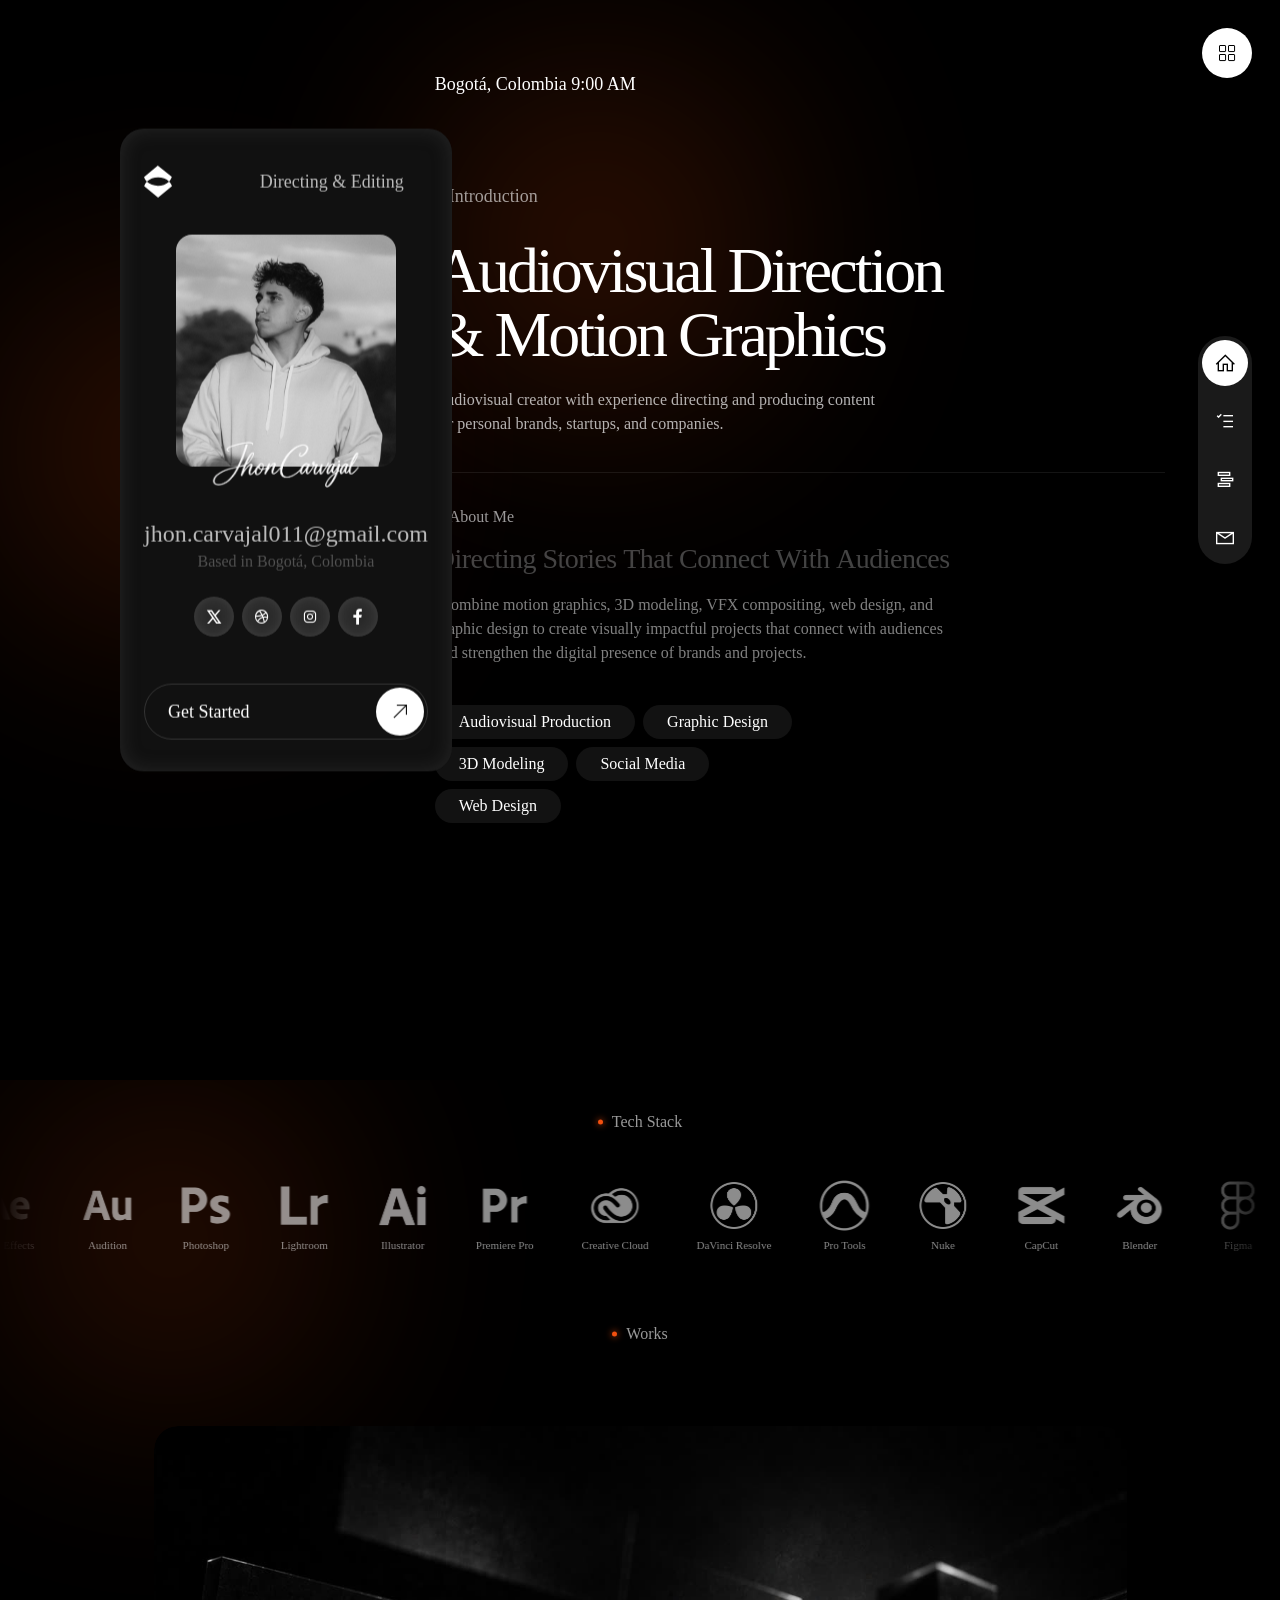
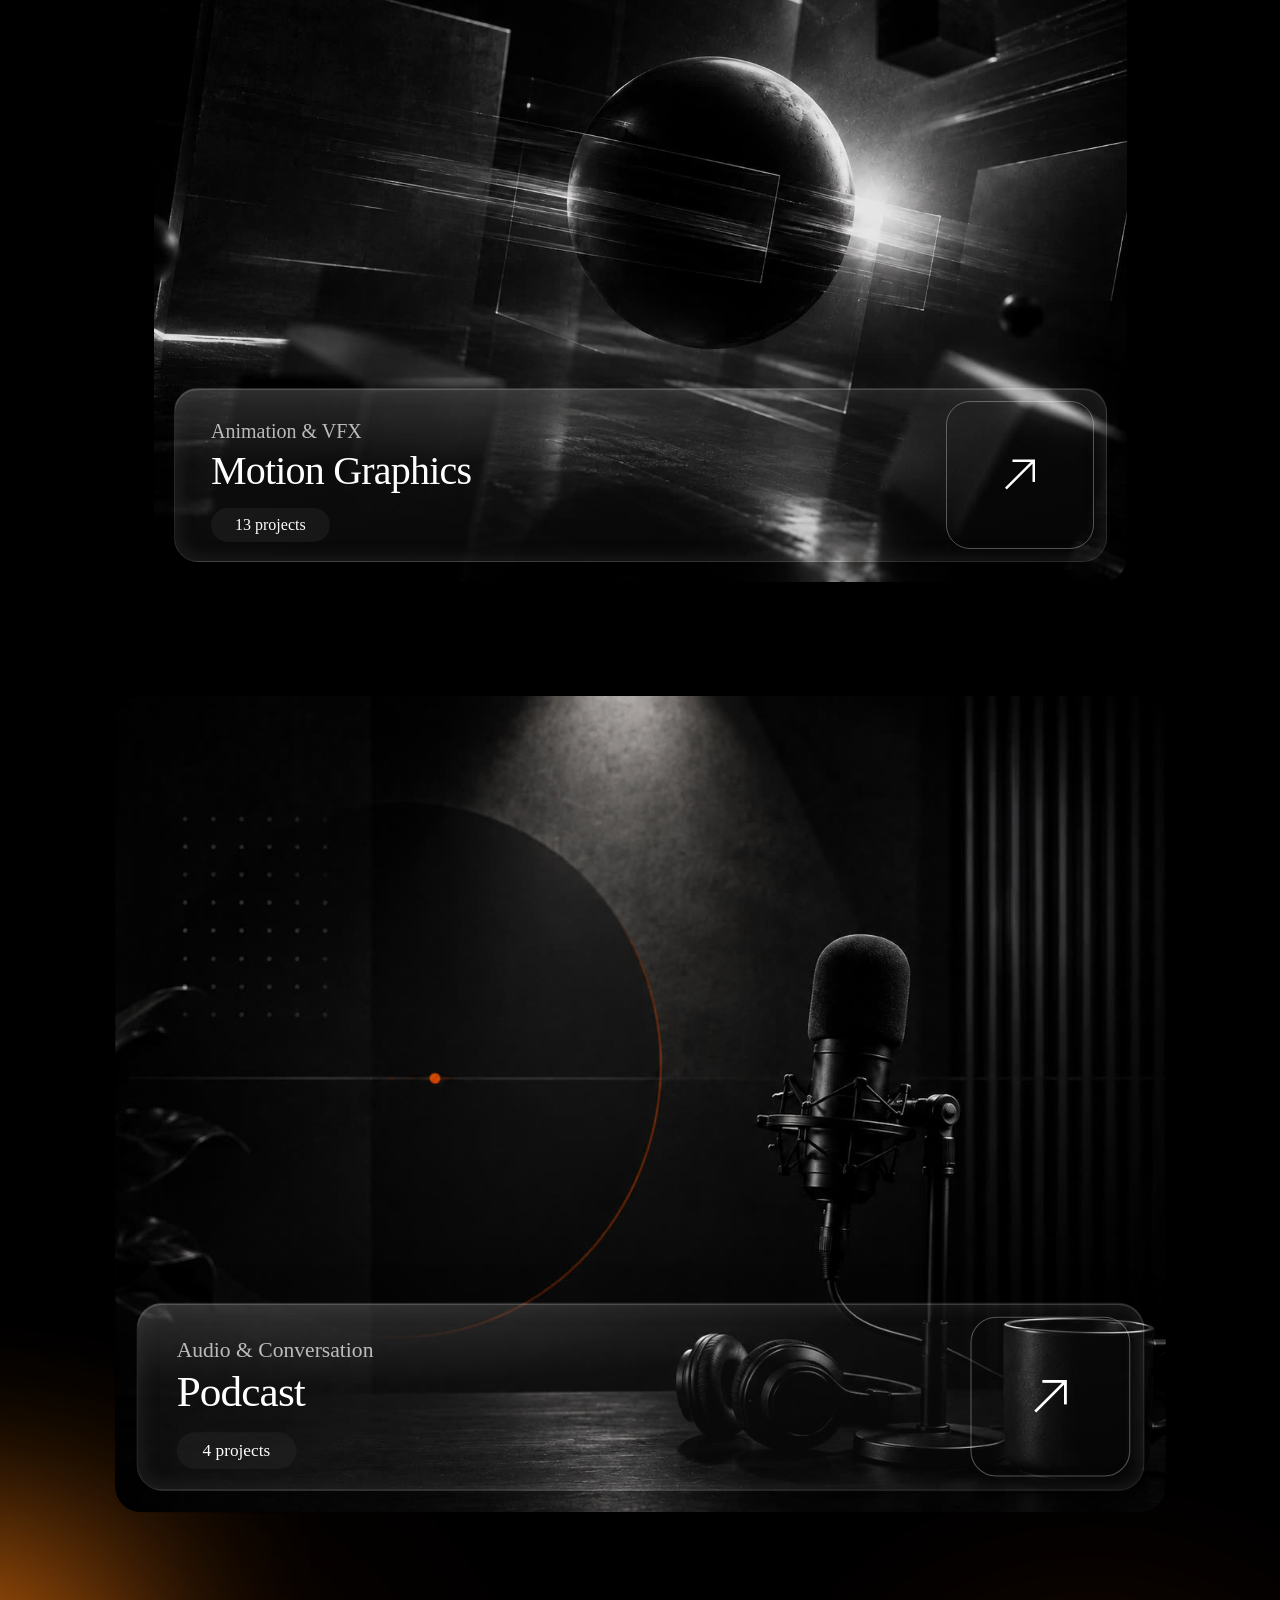
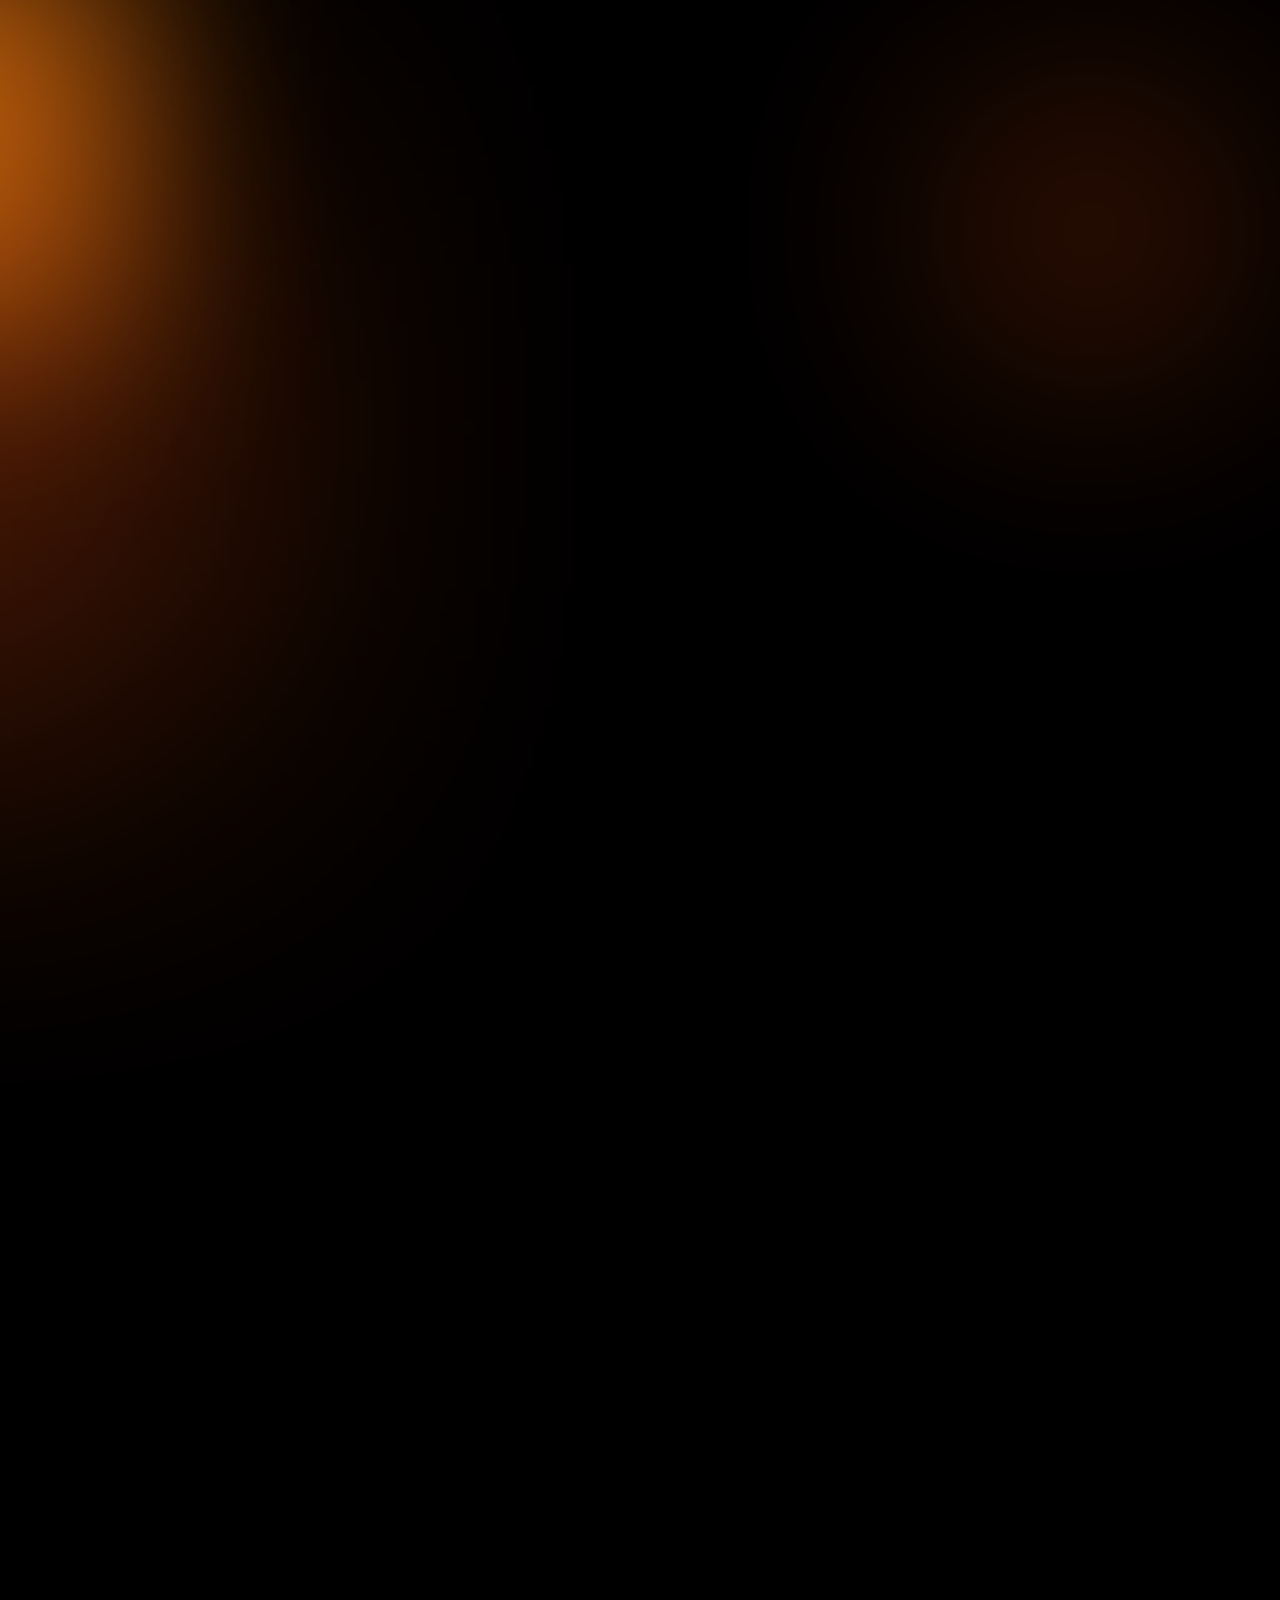
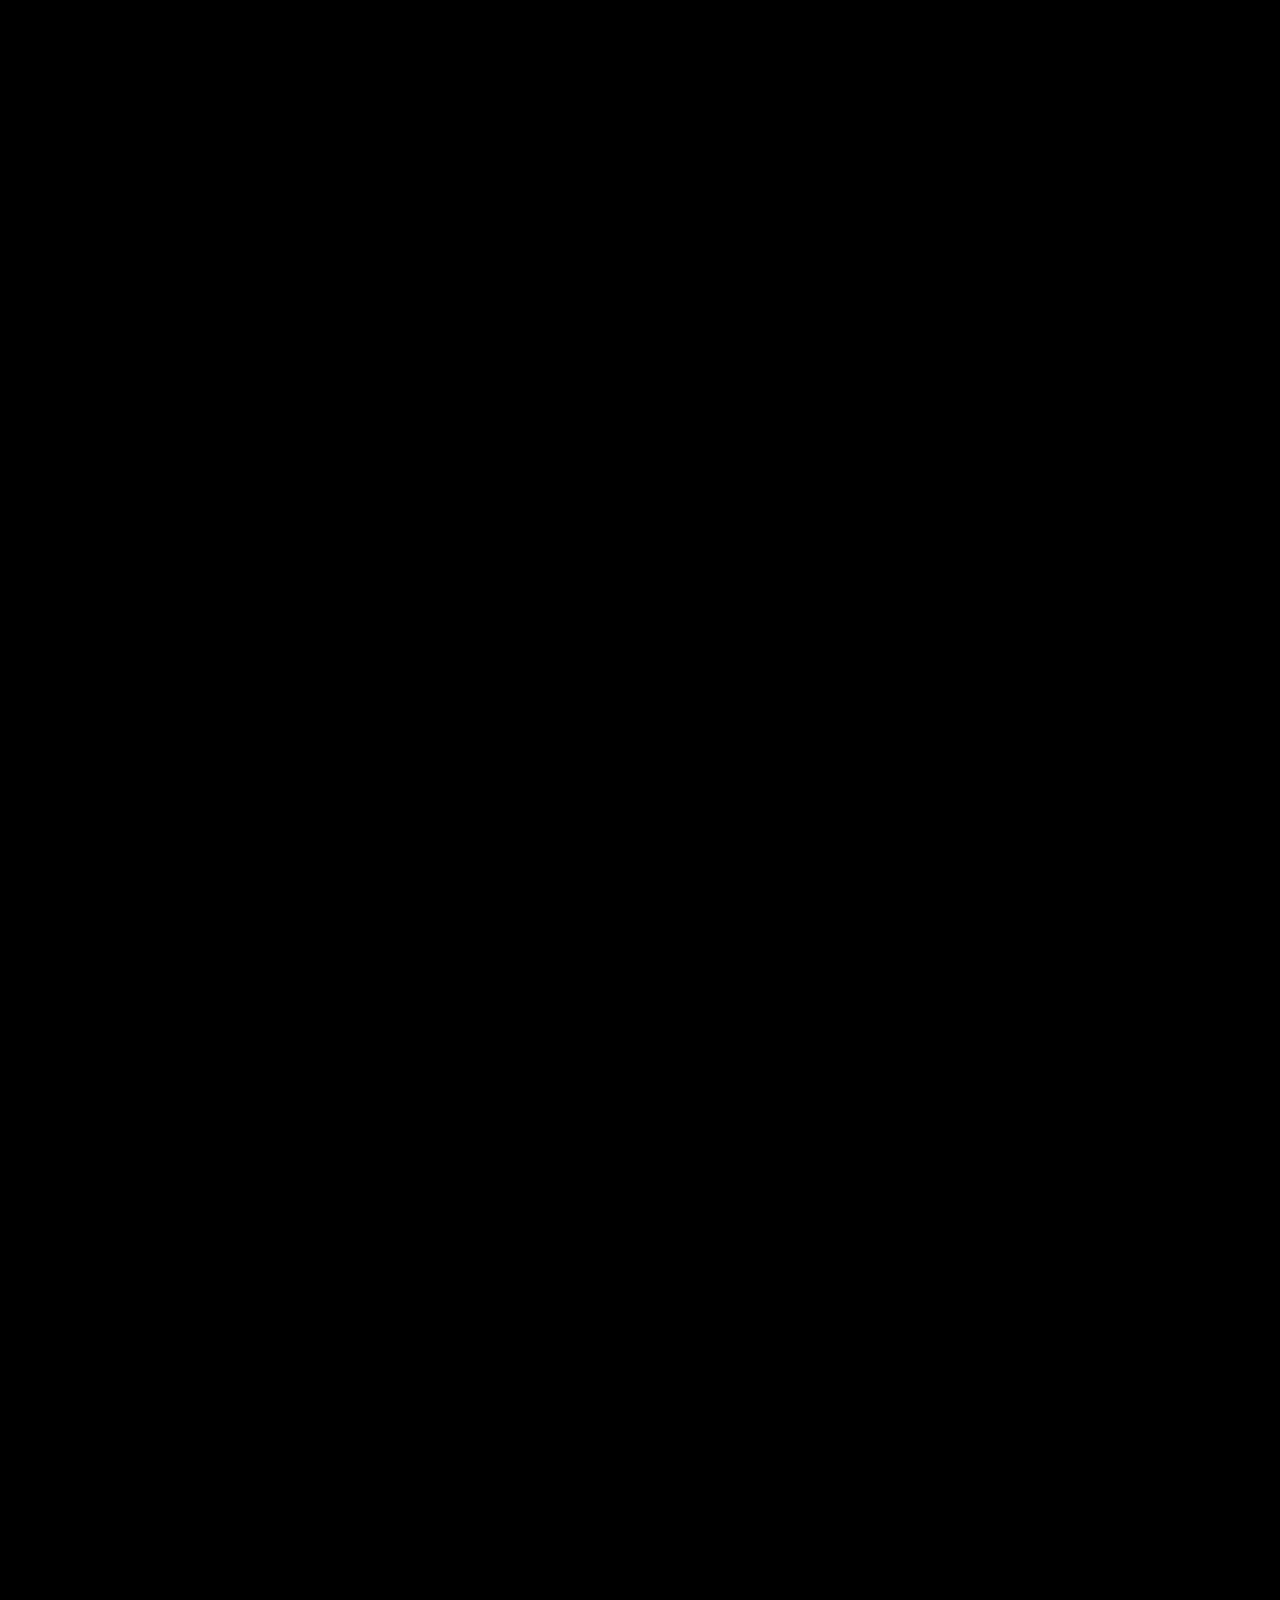
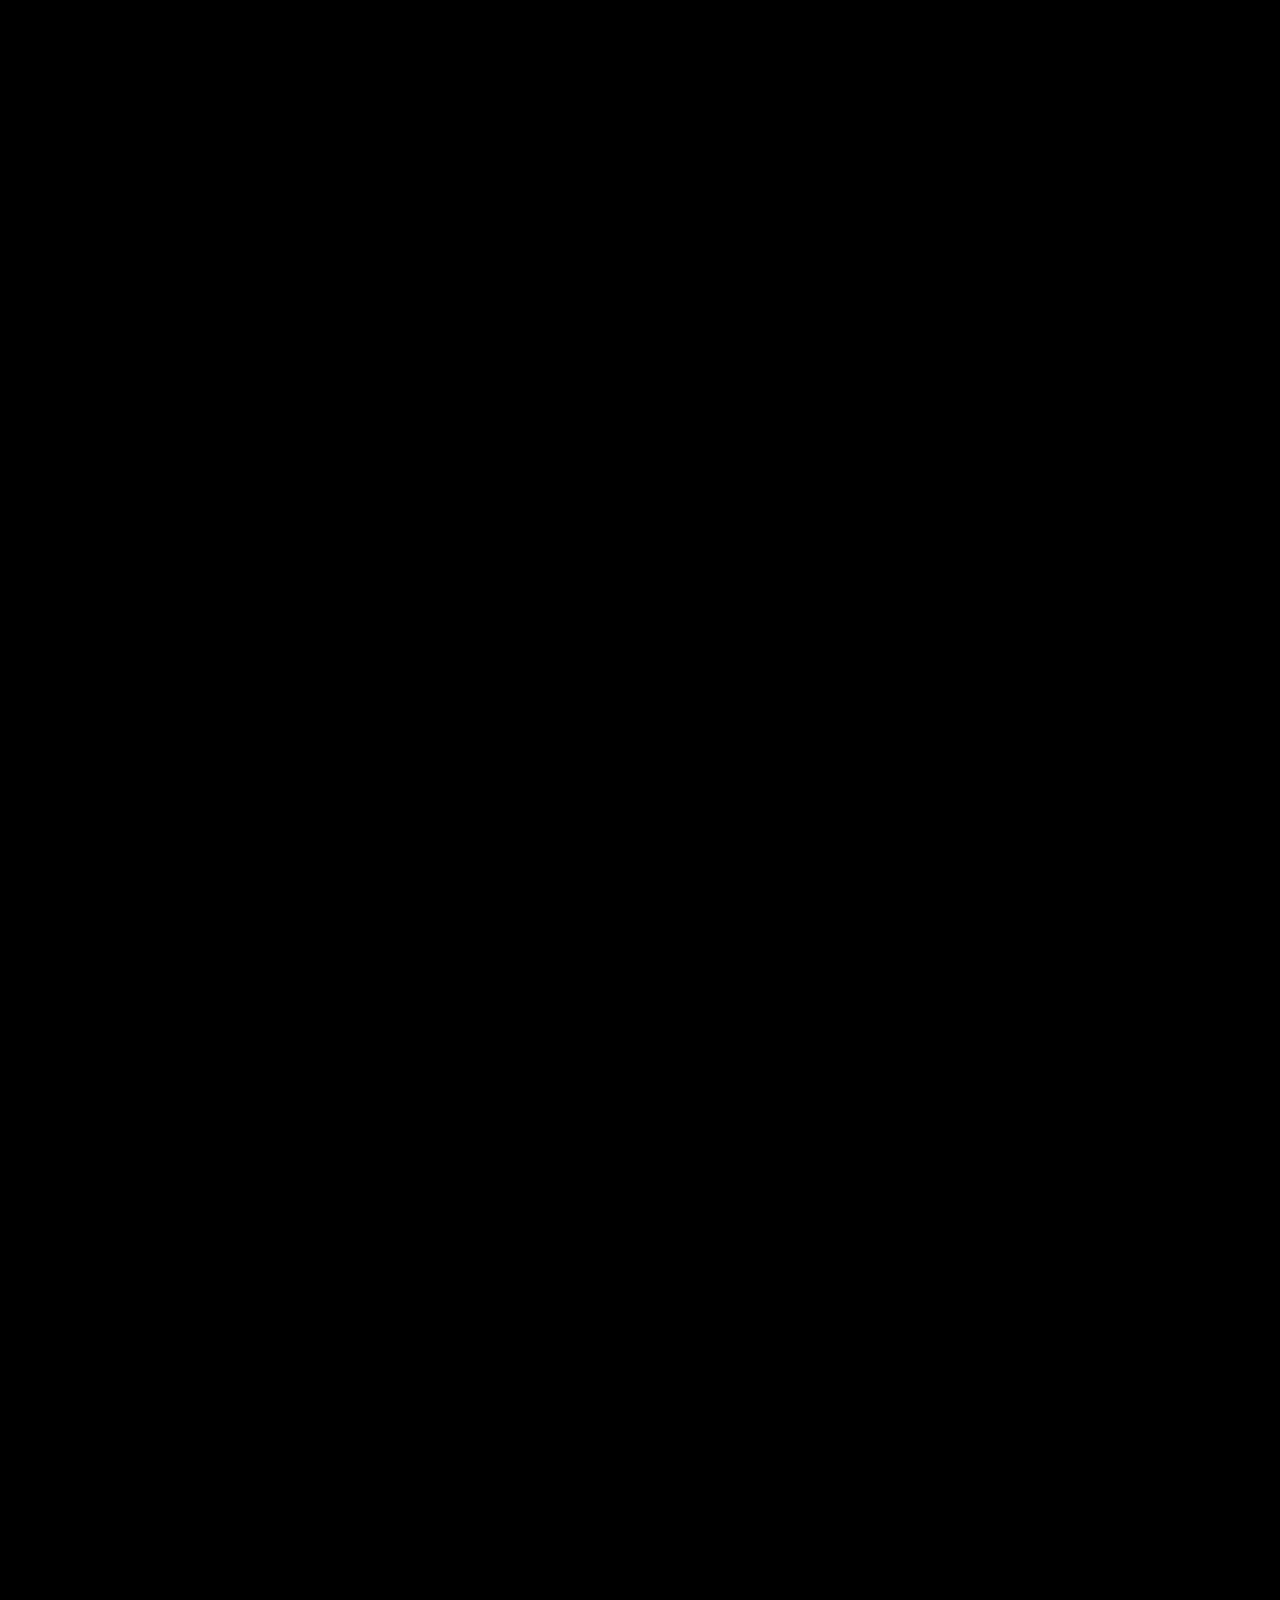
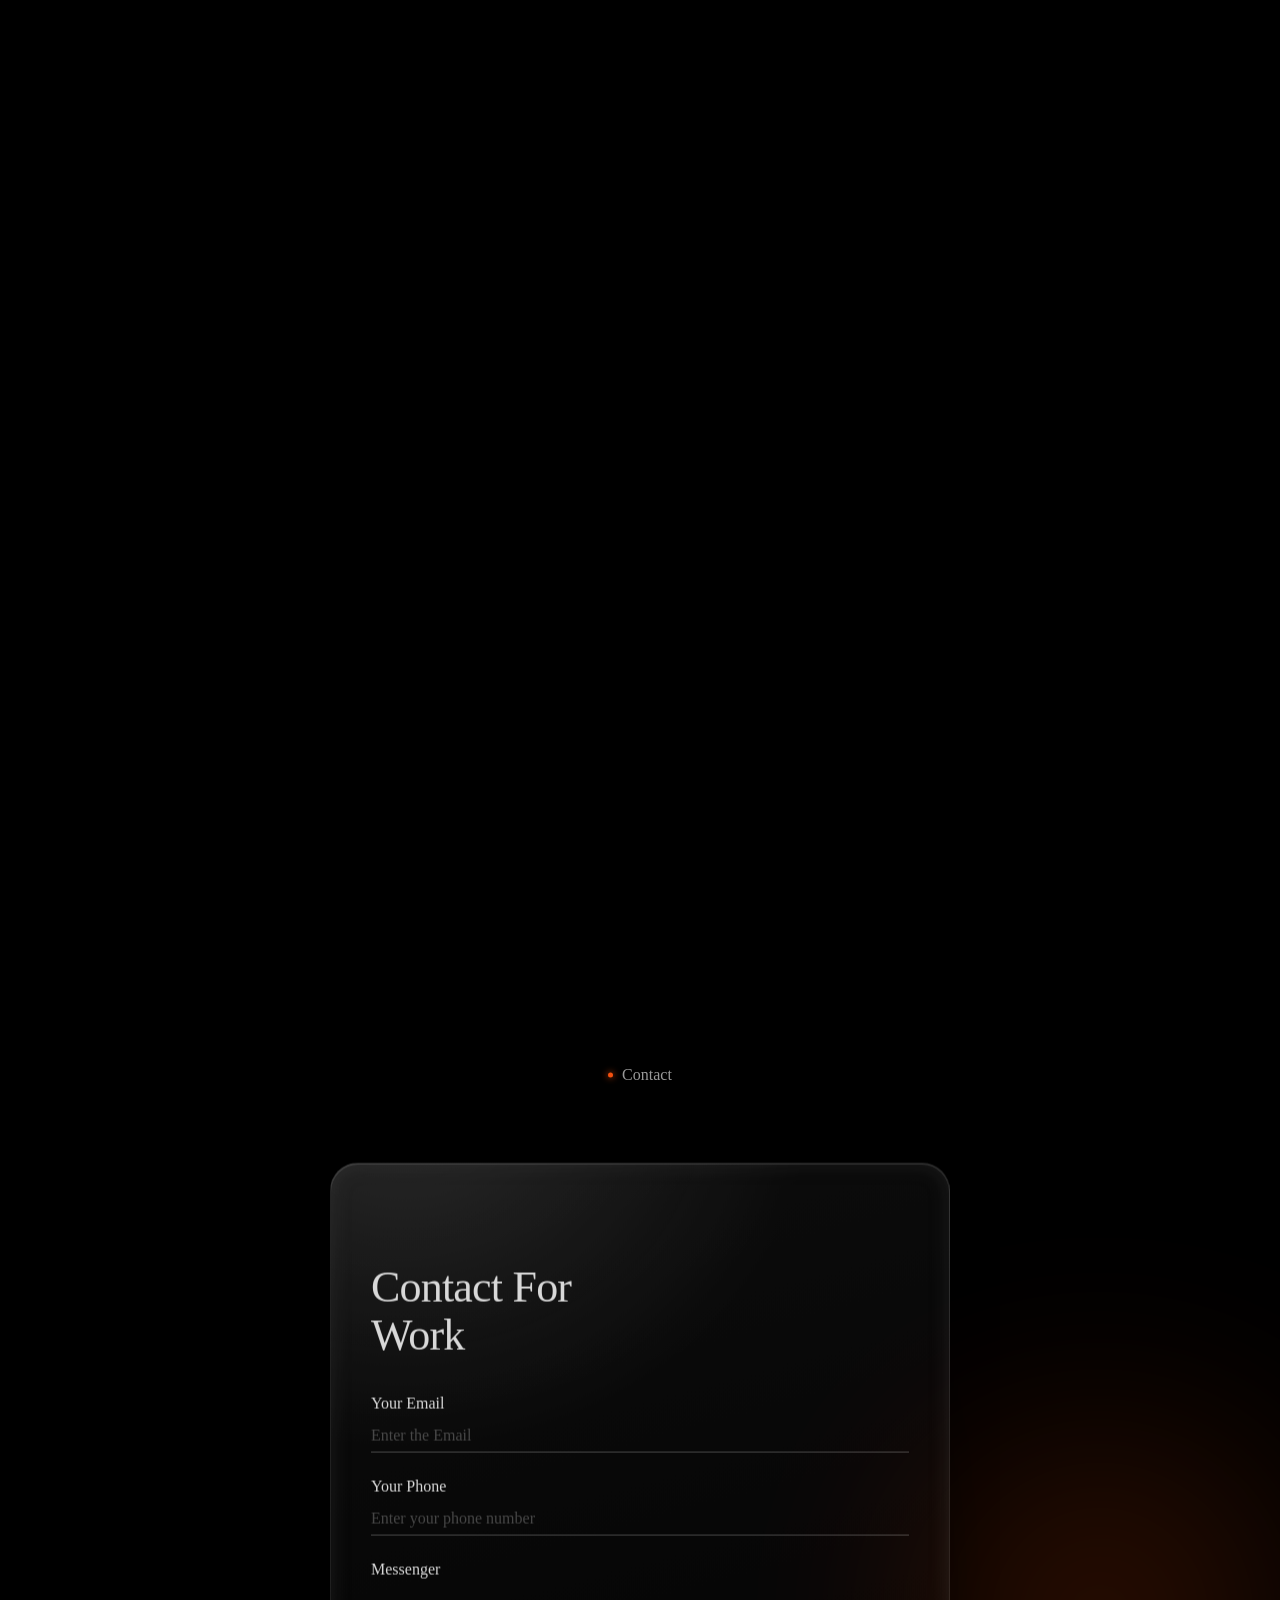
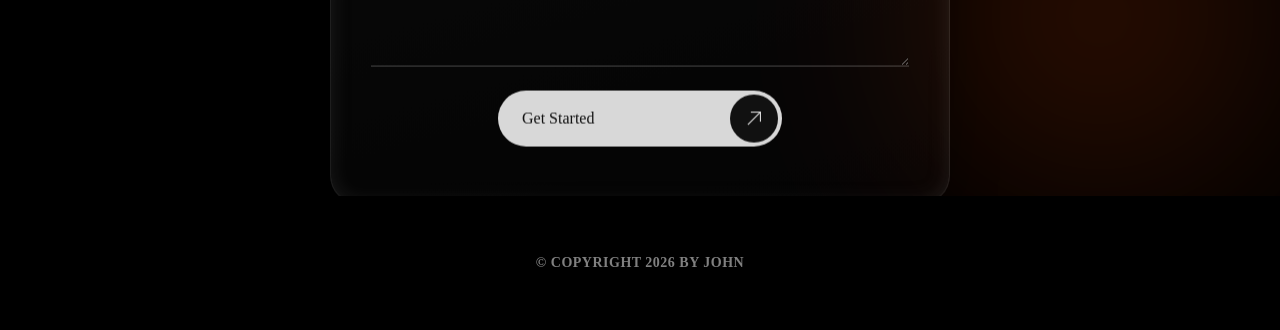
==== index.html @ 1766b0ee "Mobile: shrink Services icon further and tighten heading gap so title text doesn't get cut when expa" ====
<!DOCTYPE html>
<!--[if IE 8]><html class="ie" xmlns="http://www.w3.org/1999/xhtml" xml:lang="en-US" lang="en-US"> <![endif]-->
<!--[if (gte IE 9)|!(IE)]><!-->
<html xmlns="http://www.w3.org/1999/xhtml" xml:lang="en-US" lang="en-US">
<!--<![endif]-->

<head>
    <!-- Basic Page Needs -->
    <meta charset="utf-8">
    <!--[if IE ]><meta http-equiv="X-UA-Compatible" content="IE=edge,chrome=1"><![endif]-->
    <title>Jhon Carvajal - Audiovisual Director</title>
    <meta name="description" content="Jhon Carvajal — Audiovisual Director specialized in directing, editing, motion graphics and 3D. Based in Bogotá, Colombia.">

    <meta name="keywords" content="">
    <meta name="author" content="Jhon Carvajal">

    <!-- Mobile Specific Metas -->
    <meta name="viewport" content="width=device-width, initial-scale=1, maximum-scale=1">

    <!-- Bootstrap  -->
    <link rel="stylesheet" type="text/css" href="asset/css/bootstrap.css">
    <link rel="stylesheet" type="text/css" href="asset/css/bootstrap-select.min.css">

    <!-- Theme Style -->
    <link rel="stylesheet" type="text/css" href="asset/css/styles.css?v=120">
    <link rel="stylesheet" type="text/css" href="asset/css/swiper-bundle.min.css">
    <link rel="stylesheet" type="text/css" href="asset/css/odometer.min.css">
    <link rel="stylesheet" type="text/css" href="asset/css/lightbox.min.css">

    <!-- Animation Style -->
    <link rel="stylesheet" type="text/css" href="asset/css/animate.min.css">

    <!-- Font -->
    <link rel="stylesheet" href="asset/font/fonts.css">

    <!-- Icon -->
    <link rel="stylesheet" type="text/css" href="asset/icons/icomoon/style.css">


    <!-- Favicon and Touch Icons  -->
    <link rel="shortcut icon" href="asset/images/logo/favicon.png">
    <link rel="apple-touch-icon-precomposed" href="asset/images/logo/favicon.png">

</head>

<body class="counter-scroll">
    <script>
      // Que el navegador nunca restaure una posición de scroll vieja al
      // recargar — el control de a dónde arrancar lo hace el script de
      // más abajo (tope de página, o la card puntual si viene con hash).
      if ('scrollRestoration' in history) { history.scrollRestoration = 'manual'; }
    </script>
    <!-- Start Wrapper -->
    <div id="wrapper">

        <video class="body-overlay" muted autoplay loop playsinline >
            <source src="asset/images/bg-3d/video4.mp4" type="video/mp4">
        </video>

        <!-- tf-btn-menu -->
        <div class="tf-btn-menu">
           <img src="asset/icons/dashboard.svg" alt="">
        </div>
        <!-- /tf-btn-menu -->

        <!-- tf-sidebar-menu -->
        <div class="tf-sidebar-menu tf-canvas">
            <div class="overlay"></div>
            <div class="sidebar-menu-inner">
                <div class="sidebar-wrap">
                    <div class="sidebar-heading">
                        <div class="heading text-body-1 dot-before">Menu</div>
                        <span class="close-canvas">
                            <i class="icon icon-times-solid"></i>
                        </span>
                    </div>
                    <ul class="sidebar-nav nav-scroll">
                        <li>
                            <a class="scroll-to active" href="#home">
                                <i class="icon icon-home-solid"></i><span class="text-body-2">Home</span>
                            </a>
                        </li>
                        <li>
                            <a class="scroll-to" href="#works">
                                <i class="icon icon-tasks-solid"></i><span class="text-body-2">Works</span>
                            </a>
                        </li>
                        <li>
                            <a class="scroll-to" href="#services">
                                <i class="icon icon-stream-solid"></i><span class="text-body-2">Services</span>
                            </a>
                        </li>
                        <li>
                            <a class="scroll-to" href="#contact">
                                <i class="icon icon-envelope-solid"></i><span class="text-body-2">Contact</span>
                            </a>
                        </li>
                    </ul>
                </div>
                <div class="sidebar-social">
                    <div class="heading text-body-1 dot-before">Social Network</div>
                    <ul class="social-links">
                        <li>
                            <a href="#"><i class="icon icon-twitter-x"></i></a>
                        </li>
                        <li>
                            <a href="#"><i class="icon icon-dribbble"></i></a>
                        </li>
                        <li>
                            <a href="#"><i class="icon icon-instagram"></i></a>
                        </li>
                        <li>
                            <a href="#"><i class="icon icon-facebook-f"></i></a>
                        </li>
                    </ul>
                </div>
            </div>
        </div>
        <!-- /tf-sidebar-menu -->

        <!-- right-nav -->
        <ul class="right-nav nav-scroll">
            <li>
                <a class="scroll-to active" href="#home">
                    <i class="icon icon-home-solid"></i>
                    <span class="tooltip text-body-3">Home</span>
                </a>
            </li>
            <li>
                <a class="scroll-to" href="#works">
                    <i class="icon icon-tasks-solid"></i>
                    <span class="tooltip text-body-3">Works</span>
                </a>
            </li>
            <li>
                <a class="scroll-to" href="#services">
                    <i class="icon icon-stream-solid"></i>
                    <span class="tooltip text-body-3">Services</span>
                </a>
            </li>
            <li>
                <a class="scroll-to" href="#contact">
                    <i class="icon icon-envelope-solid"></i>
                    <span class="tooltip text-body-3">Contact</span>
                </a>
            </li>
        </ul>
        <!-- /right-nav -->

        <!-- left-sidebar -->
        <div class="left-sidebar">
            <div class="heading">
                <img src="asset/images/logo/logo-1.svg" alt="">
                <div class="box-status">
                    <div class="text-body-1">Directing & Editing</div>
                </div>
            </div>
            <div class="image">
                <div class="avatar avatar-wrap">
                    <img class="lazyload avatar-bg" src="asset/images/avatar/avatar-1.jpg" data-src="asset/images/avatar/avatar-1.jpg" alt="Jhon Carvajal">
                    <img class="lazyload avatar-no-bg" style="display: none;" src="asset/images/avatar/avatar-1.jpg" data-src="asset/images/avatar/avatar-1.jpg" alt="Jhon Carvajal">
                </div>
                <img class="lazyload signature" src="asset/images/section/signature-1.png" data-src="asset/images/section/signature-1.png" alt="">
            </div>
            <div class="infor">
                <h6 class="mail letter-spacing-0">jhon.carvajal011@gmail.com</h6>
                <div class="text-body-2 address">Based in Bogotá, Colombia</div>
            </div>
            <ul class="social-links justify-content-center">
                <li><a href="#"><i class="icon icon-twitter-x"></i></a></li>
                <li><a href="#"><i class="icon icon-dribbble"></i></a></li>
                <li><a href="#"><i class="icon icon-instagram"></i></a></li>
                <li><a href="#"><i class="icon icon-facebook-f"></i></a></li>
            </ul>
            <a href="#contact" class="bot-button">
                <div class="text-body-1 text">Get Started</div>
                <i class="icon icon-arrow-top-right"></i>
            </a>
        </div>
        <!-- /left-sidebar -->

        <!-- main-content -->
        <div class="main-content relative">
            <!-- section-hero -->
            <section class="section-hero" id="home">
                <div class="jd-glow jd-glow-sidebar"></div>
                <div class="tf-container">
                    <div class="row">
                        <div class="offset-xxl-5 col-xxl-7 offset-xl-4 col-xl-7 offset-lg-2 col-lg-8">
                            <div class="icon-gradient"></div>
                            <div class="text-body-1 infor split-text split-lines-transform">Bogotá, Colombia 9:00 AM</div>
                            <div class="main-title">
                                <div class="text-body-1 dot-before subtitle">Introduction</div>
                                <h1 class="title split-text effect-right">Audiovisual Direction <br> & Motion Graphics</h1>
                                <div class="text-body-2 text">Audiovisual creator with experience directing and producing content <br> for personal brands, startups, and companies.</div>
                            </div>
                            <div class="heading jd-about-in-hero" id="about">
                                <div class="text-body-2 dot-before subtitle fw-medium">About Me</div>
                                <div>
                                    <h2 class="fw-medium title text-color-change">Directing Stories That Connect With Audiences</h2>
                                    <div class="text-body-2 text">I combine motion graphics, 3D modeling, VFX compositing, web design, and graphic design to create visually impactful projects that connect with audiences and strengthen the digital presence of brands and projects.</div>
                                </div>
                            </div>
                            <div class="indicators">
                                <ul class="list-tags">
                                    <li><a class="text-body-2 wow fadeInUp" href="#">Audiovisual Production</a></li>
                                    <li><a class="text-body-2 wow fadeInUp" data-wow-delay="0.1s" href="#">Graphic Design</a></li>
                                    <li><a class="text-body-2 wow fadeInUp" data-wow-delay="0.2s" href="#">3D Modeling</a></li>
                                    <li><a class="text-body-2 wow fadeInUp" data-wow-delay="0.3s" href="#">Social Media</a></li>
                                    <li><a class="text-body-2 wow fadeInUp" href="#">Web Design</a></li>
                                </ul>
                            </div>
                        </div>
                    </div>
                </div>
            </section>
            <!-- /section-hero -->
            <!-- wrapper-content -->
            <div class="wrapper-content relative overflow-hidden">
                <!-- section-tech-stack marquee (tira horizontal) -->
                <div class="jd-tech-marquee-section">
                    <div class="jd-glow jd-glow-tech"></div>
                    <div class="jd-tech-marquee-head">
                        <div class="text-body-2 dot-before subtitle">Tech Stack</div>
                    </div>
                    <div class="jd-tech-marquee" id="jd-tech-marquee">
                        <div class="jd-tech-track">
                            <div class="jd-tech-chip"><div class="jd-tech-chip-img"><img src="asset/images/tech-stack/after-effects.webp" alt="After Effects"></div><span>After Effects</span></div>
                            <div class="jd-tech-chip"><div class="jd-tech-chip-img"><img src="asset/images/tech-stack/audition.webp" alt="Audition"></div><span>Audition</span></div>
                            <div class="jd-tech-chip"><div class="jd-tech-chip-img"><img src="asset/images/tech-stack/photoshop.webp" alt="Photoshop"></div><span>Photoshop</span></div>
                            <div class="jd-tech-chip"><div class="jd-tech-chip-img"><img src="asset/images/tech-stack/lightroom.webp" alt="Lightroom"></div><span>Lightroom</span></div>
                            <div class="jd-tech-chip"><div class="jd-tech-chip-img"><img src="asset/images/tech-stack/illustrator.webp" alt="Illustrator"></div><span>Illustrator</span></div>
                            <div class="jd-tech-chip"><div class="jd-tech-chip-img"><img src="asset/images/tech-stack/premiere.webp" alt="Premiere Pro"></div><span>Premiere Pro</span></div>
                            <div class="jd-tech-chip"><div class="jd-tech-chip-img"><img src="asset/images/tech-stack/creative-cloud.webp" alt="Creative Cloud"></div><span>Creative Cloud</span></div>
                            <div class="jd-tech-chip"><div class="jd-tech-chip-img"><img src="asset/images/tech-stack/davinci-resolve.png" alt="DaVinci Resolve"></div><span>DaVinci Resolve</span></div>
                            <div class="jd-tech-chip"><div class="jd-tech-chip-img"><img src="asset/images/tech-stack/protools.webp" alt="Pro Tools"></div><span>Pro Tools</span></div>
                            <div class="jd-tech-chip"><div class="jd-tech-chip-img"><img src="asset/images/tech-stack/nuke.png" alt="Nuke"></div><span>Nuke</span></div>
                            <div class="jd-tech-chip"><div class="jd-tech-chip-img"><img src="asset/images/tech-stack/capcut.webp" alt="CapCut"></div><span>CapCut</span></div>
                            <div class="jd-tech-chip"><div class="jd-tech-chip-img"><img src="asset/images/tech-stack/blender.webp" alt="Blender"></div><span>Blender</span></div>
                            <div class="jd-tech-chip"><div class="jd-tech-chip-img"><img src="asset/images/tech-stack/figma.webp" alt="Figma"></div><span>Figma</span></div>
                            <div class="jd-tech-chip"><div class="jd-tech-chip-img"><img src="asset/images/tech-stack/canva.webp" alt="Canva"></div><span>Canva</span></div>
                            <div class="jd-tech-chip"><div class="jd-tech-chip-img"><img src="asset/images/tech-stack/claude.webp" alt="Claude"></div><span>Claude</span></div>
                            <div class="jd-tech-chip"><div class="jd-tech-chip-img"><img src="asset/images/tech-stack/gemini.webp" alt="Gemini"></div><span>Gemini</span></div>
                            <div class="jd-tech-chip"><div class="jd-tech-chip-img"><img src="asset/images/tech-stack/higgsfield.webp" alt="Higgsfield"></div><span>Higgsfield</span></div>
                        </div>
                    </div>
                </div>
                <!-- /section-tech-stack marquee -->
                <!-- section-selected-works -->
                <section class="section-selected-works jd-works-v2" id="works">
                    <!-- Título de sección, sin la franja de marquee -->
                    <div class="jd-works-subtitle">
                        <div class="text-body-2 dot-before subtitle">Works</div>
                    </div>
                    <!-- Stacking Cards -->
                    <div class="jd-work-list" id="jd-work-list">
                        <div class="jd-work-element" id="work-card-0" data-project="0">
                            <a href="work-helve-tica.html" class="jd-wg-work">
                                <div class="jd-work-image">
                                    <img src="asset/images/section/works-1.jpg" alt="Cortometrajes">
                                </div>
                                <div class="jd-work-content">
                                    <div class="infor">
                                        <div class="sub-heading sub">Film & Storytelling</div>
                                        <h3 class="title">Short Films</h3>
                                        <span class="link date text-body-2 type-tags">3 projects</span>
                                    </div>
                                    <span class="btn-links">
                                        <i class="icon icon-arrow-top-right"></i>
                                    </span>
                                </div>
                            </a>
                        </div>
                        <div class="jd-work-element" id="work-card-1" data-project="1">
                            <a href="work-x-direct-mobile.html" class="jd-wg-work">
                                <div class="jd-work-image">
                                    <img src="asset/images/section/works-2.jpg" alt="Comerciales / Ads">
                                </div>
                                <div class="jd-work-content">
                                    <div class="infor">
                                        <div class="sub-heading sub">Advertising & Branding</div>
                                        <h3 class="title">Commercials / Ads</h3>
                                        <span class="link date text-body-2 type-tags">14 projects</span>
                                    </div>
                                    <span class="btn-links">
                                        <i class="icon icon-arrow-top-right"></i>
                                    </span>
                                </div>
                            </a>
                        </div>
                        <div class="jd-work-element" id="work-card-2" data-project="2">
                            <a href="work-uixdr-agency.html" class="jd-wg-work">
                                <div class="jd-work-image">
                                    <img src="asset/images/section/works-3.jpg" alt="Motion Graphics">
                                </div>
                                <div class="jd-work-content">
                                    <div class="infor">
                                        <div class="sub-heading sub">Animation & VFX</div>
                                        <h3 class="title">Motion Graphics</h3>
                                        <span class="link date text-body-2 type-tags">13 projects</span>
                                    </div>
                                    <span class="btn-links">
                                        <i class="icon icon-arrow-top-right"></i>
                                    </span>
                                </div>
                            </a>
                        </div>
                        <div class="jd-work-element" id="work-card-3" data-project="3">
                            <a href="work-nova-branding.html" class="jd-wg-work">
                                <div class="jd-work-image">
                                    <img src="asset/images/section/works-4.jpg" alt="Reels / Redes">
                                </div>
                                <div class="jd-work-content">
                                    <div class="infor">
                                        <div class="sub-heading sub">Social Media Content</div>
                                        <h3 class="title">Reels / Social</h3>
                                        <span class="link date text-body-2 type-tags">30 pieces</span>
                                    </div>
                                    <span class="btn-links">
                                        <i class="icon icon-arrow-top-right"></i>
                                    </span>
                                </div>
                            </a>
                        </div>
                        <div class="jd-work-element" id="work-card-4" data-project="4">
                            <a href="work-piezas-graficas.html" class="jd-wg-work">
                                <div class="jd-work-image">
                                    <img src="asset/images/section/works-5.jpg" alt="Piezas gráficas">
                                </div>
                                <div class="jd-work-content">
                                    <div class="infor">
                                        <div class="sub-heading sub">Graphic Design</div>
                                        <h3 class="title">Graphic Pieces</h3>
                                        <span class="link date text-body-2 type-tags">3 pieces</span>
                                    </div>
                                    <span class="btn-links">
                                        <i class="icon icon-arrow-top-right"></i>
                                    </span>
                                </div>
                            </a>
                        </div>
                        <div class="jd-work-element" id="work-card-5" data-project="5">
                            <a href="work-podcast.html" class="jd-wg-work">
                                <div class="jd-work-image">
                                    <img src="asset/images/section/works-6.jpg" alt="Podcast">
                                </div>
                                <div class="jd-work-content">
                                    <div class="infor">
                                        <div class="sub-heading sub">Audio & Conversation</div>
                                        <h3 class="title">Podcast</h3>
                                        <span class="link date text-body-2 type-tags">4 projects</span>
                                    </div>
                                    <span class="btn-links">
                                        <i class="icon icon-arrow-top-right"></i>
                                    </span>
                                </div>
                            </a>
                        </div>
                        <!-- CTA centrado que aparece de grande a pequeño -->
                        <div class="jd-works-cta-center" id="jd-works-cta-center">
                            <div class="jd-glow jd-glow-cta-l"></div>
                            <div class="jd-glow jd-glow-cta-r"></div>
                            <a href="#services" class="jd-works-btn">MY SERVICES</a>
                        </div>
                        <!-- Card de servicios como capa sobre el boton -->
                        <div class="jd-services-overlay section-services" id="services">
                            <div class="jd-glow jd-glow-services"></div>
                            <div class="section-services-inner">
                                    <div class="text-body-2 dot-before subtitle">My Services</div>
                                    <div class="services-wrap accordion-wrap" id="accordion-services">
                                        <div class="item active accordion-item" data-bs-toggle="collapse" role="button"
                                            data-bs-target="#collapse-services-1" aria-expanded="true" aria-controls="collapse-services-1">
                                            <div class="heading accordion-head">
                                                <div class="icon"><i class="icon-pen-nib-solid"></i></div>
                                                <div class="text-display-2 title fw-medium">
                                                    <div class="split-text effect-right">Audiovisual Direction</div>
                                                    <span class="jd-srv-num-arrow"><i class="icon-arrow-top-right"></i></span>
                                                </div>
                                            </div>
                                            <div id="collapse-services-1" class="accordion-collapse collapse show" data-bs-parent="#accordion-services">
                                                <div class="list-text">
                                                    <div class="text sub-heading">Short Films & Corporate Video</div>
                                                    <div class="text sub-heading">Team Direction (Pre/Prod/Post)</div>
                                                    <div class="text sub-heading">Creative Direction for Advertising</div>
                                                </div>
                                            </div>
                                            <div class="jd-srv-side-imgs">
                                                <span class="jd-srv-mini jd-srv-mini-l"><img src="https://img.youtube.com/vi/KQLzwoQf-lc/hqdefault.jpg" alt=""></span>
                                                <span class="jd-srv-mini jd-srv-mini-r"><img src="https://img.youtube.com/vi/FaSZLVu3CEQ/hqdefault.jpg" alt=""></span>
                                            </div>
                                        </div>
                                        <div class="item collapsed accordion-item" data-bs-toggle="collapse" role="button"
                                            data-bs-target="#collapse-services-2" aria-expanded="true" aria-controls="collapse-services-2">
                                            <div class="heading accordion-head">
                                                <div class="icon"><i class="icon-ribbon-solid"></i></div>
                                                <div class="text-display-2 title fw-medium">
                                                    <div class="split-text effect-right">Post-Production</div>
                                                    <span class="jd-srv-num-arrow"><i class="icon-arrow-top-right"></i></span>
                                                </div>
                                            </div>
                                            <div id="collapse-services-2" class="accordion-collapse collapse" data-bs-parent="#accordion-services">
                                                <div class="list-text">
                                                    <div class="text sub-heading">Editing & Color Grading</div>
                                                    <div class="text sub-heading">Sound Design & Recording</div>
                                                    <div class="text sub-heading">VFX Compositing</div>
                                                </div>
                                            </div>
                                            <div class="jd-srv-side-imgs">
                                                <span class="jd-srv-mini jd-srv-mini-l"><img src="https://img.youtube.com/vi/VnIjVL1Ciss/hqdefault.jpg" alt=""></span>
                                                <span class="jd-srv-mini jd-srv-mini-r"><img src="https://img.youtube.com/vi/barhzgOU14M/hqdefault.jpg" alt=""></span>
                                            </div>
                                        </div>
                                        <div class="item collapsed accordion-item" data-bs-toggle="collapse" role="button"
                                            data-bs-target="#collapse-services-3" aria-expanded="true" aria-controls="collapse-services-3">
                                            <div class="heading accordion-head">
                                                <div class="icon"><i class="icon-crop-alt-solid"></i></div>
                                                <div class="text-display-2 title fw-medium">
                                                    <div class="split-text effect-right">Motion & 3D</div>
                                                    <span class="jd-srv-num-arrow"><i class="icon-arrow-top-right"></i></span>
                                                </div>
                                            </div>
                                            <div id="collapse-services-3" class="accordion-collapse collapse" data-bs-parent="#accordion-services">
                                                <div class="list-text">
                                                    <div class="text sub-heading">Motion Graphics 2D/3D</div>
                                                    <div class="text sub-heading">3D Modeling</div>
                                                    <div class="text sub-heading">AI-Assisted Content</div>
                                                </div>
                                            </div>
                                            <div class="jd-srv-side-imgs">
                                                <span class="jd-srv-mini jd-srv-mini-l"><img src="https://img.youtube.com/vi/m8Mw41gcadQ/hqdefault.jpg" alt=""></span>
                                                <span class="jd-srv-mini jd-srv-mini-r"><img src="https://img.youtube.com/vi/KpV7o5gR9m4/hqdefault.jpg" alt=""></span>
                                            </div>
                                        </div>
                                        <div class="item collapsed accordion-item" data-bs-toggle="collapse" role="button"
                                            data-bs-target="#collapse-services-4" aria-expanded="true" aria-controls="collapse-services-4">
                                            <div class="heading accordion-head">
                                                <div class="icon"><i class="icon-chess-knight-solid"></i></div>
                                                <div class="text-display-2 title fw-medium">
                                                    <div class="split-text effect-right">Digital & Content Design</div>
                                                    <span class="jd-srv-num-arrow"><i class="icon-arrow-top-right"></i></span>
                                                </div>
                                            </div>
                                            <div id="collapse-services-4" class="accordion-collapse collapse" data-bs-parent="#accordion-services">
                                                <div class="list-text">
                                                    <div class="text sub-heading">Web/UI Design</div>
                                                    <div class="text sub-heading">Graphic Design</div>
                                                    <div class="text sub-heading">Social Media & Community Management</div>
                                                </div>
                                            </div>
                                            <div class="jd-srv-side-imgs">
                                                <span class="jd-srv-mini jd-srv-mini-l"><img src="asset/images/graphic-pieces/meditation-ui-kit.jpg" alt=""></span>
                                                <span class="jd-srv-mini jd-srv-mini-r"><img src="https://img.youtube.com/vi/ONri261Xcj8/hqdefault.jpg" alt=""></span>
                                            </div>
                                        </div>
                                    </div>
                                    <div class="more-infor">
                                        <a class="text-body-1 link" href="#contact">
                                            Contact me
                                            <i class="icon icon-arrow-top-right"></i>
                                        </a>
                                    </div>
                                </div>
                        </div>
                    </div>
                </section>
                <div class="box-gradient1 img_bg-1"></div>
                <div class="jd-glow jd-glow-works-r"></div>
                <!-- /section-selected-works -->
                <!-- section-contact: card centrada a pantalla completa -->
                <section class="jd-contact-standalone" id="contact">
                    <div class="jd-glow jd-glow-contact"></div>
                    <div class="tf-container">
                        <div class="jd-works-subtitle">
                            <div class="text-body-2 dot-before subtitle">Contact</div>
                        </div>
                        <div class="jd-contact-col section-contact">
                            <div class="section-contact-inner">
                                <h1 class="fw-medium heading">Contact For <br> Work</h1>
                                <form action="https://formsubmit.co/d857a792b2fe8b56280d55106ece30ed" class="form-contact" id="form-contact" method="post">
                                    <input type="hidden" name="_subject" value="Nuevo contacto desde el portfolio">
                                    <input type="hidden" name="_template" value="table">
                                    <input type="hidden" name="_captcha" value="false">
                                    <input type="hidden" name="_next" id="form-next-url" value="">
                                    <fieldset class="fiel-mail">
                                        <label class="text-xs-2">Your Email</label>
                                        <input type="email" name="email" id="mail" placeholder="Enter the Email" value="" aria-required="true" required>
                                    </fieldset>
                                    <fieldset class="fiel-phone">
                                        <label class="text-xs-2">Your Phone</label>
                                        <input type="text" name="phone" id="phone" placeholder="Enter your phone number" value="" aria-required="true" required>
                                    </fieldset>
                                    <fieldset class="fiel-text">
                                        <label class="text-xs-2">Messenger</label>
                                        <textarea placeholder="" aria-required="true" id="message" required name="message"></textarea>
                                    </fieldset>
                                    <div class="bot-btn send-wrap">
                                        <button type="submit" class="text-body-2 fw-medium">
                                            <span class="font-poppins flex-grow-1 text-start">Get Started</span>
                                            <i class="icon icon-arrow-top-right"></i>
                                        </button>
                                    </div>
                                </form>
                            </div>
                        </div>
                    </div>
                </section>
                <!-- /section-contact -->

            </div>
            <!-- /wrapper-content -->
        </div>
        <!-- /main-content -->

        <!-- footer -->
        <footer class="tf-footer style-1 jd-footer-simple">
            <div class="tf-container">
                <div class="jd-footer-copy">
                    © COPYRIGHT 2026 BY JOHN
                </div>
            </div>
        </footer>
        <!-- /footer -->


    </div>
    <!-- End Wrapper -->

    <!-- Javascript -->
    <script src="asset/js/bootstrap.min.js"></script>
    <script src="asset/js/jquery.min.js"></script>
    <script src="asset/js/jquery.validate.min.js"></script>
    <script src="asset/js/lazysize.min.js"></script>
    <script src="asset/js/wow.min.js"></script>
    <script src="asset/js/swiper-bundle.min.js"></script>
    <script src="asset/js/swiper.js"></script>
    <script src="asset/js/gsap.min.js"></script>
    <script src="asset/js/Splitetext.js"></script>
    <script src="asset/js/ScrollTrigger.min.js"></script>
    <script src="asset/js/handleeffectgsap.js"></script>
    <script src="asset/js/odometer.min.js"></script>
    <script src="asset/js/counter.js"></script>

    <script src="asset/js/infinityslide.js"></script>
    <script src="asset/js/plugin.js"></script>
    <script src="asset/js/lightbox.min.js"></script>
    <script src="asset/js/main.js"></script>
    <!-- /Javascript -->

    <script>
      // Hero texts + sidebar — fade gradual vinculado al scroll
      var heroEls = [
        document.querySelector("#home .row > div"),
        document.querySelector(".left-sidebar")
      ];

      // Fix text-color-change del About Me en hero — re-init con trigger correcto
      window.addEventListener("load", function () {
        var aboutTitle = document.querySelector(".jd-about-in-hero .title");
        if (aboutTitle && aboutTitle.animation) {
          aboutTitle.animation.scrollTrigger.kill();

          // Calculado en px absolutos (no "top X%") porque en desktop el texto
          // ya está visible sin hacer scroll: con porcentajes el "start" daba
          // negativo (antes de scrollY 0) y el texto arrancaba ya iluminado.
          // Aquí se calcula la posición real y se recorta a >= 0 para que
          // siempre arranque apagado y termine con margen antes de irse.
          var vh = window.innerHeight;
          var elTop = aboutTitle.getBoundingClientRect().top + window.scrollY;
          var rawStart = elTop - vh * 0.95; // equivale a "top 95%"
          var rawEnd = elTop - vh * 0.45; // equivale a "top 45%"
          var start = Math.max(0, rawStart);
          var end = Math.max(start + 50, rawEnd);

          aboutTitle.animation = gsap.to(aboutTitle.charSplit.chars, {
            scrollTrigger: {
              trigger: aboutTitle,
              start: start,
              end: end,
              scrub: true,
            },
            color: "#ffffff",
            stagger: { each: 0.05, from: "start" },
          });
        }
      });

      // Sidebar — sale antes y más arriba
      gsap.to(document.querySelector(".left-sidebar"), {
        y: "-85vh",
        opacity: 0,
        ease: "none",
        scrollTrigger: {
          trigger: "#home",
          start: "top top",
          end: "79% top",
          scrub: true
        }
      });

      // Hero texts — acompañan el scroll natural
      gsap.to(document.querySelector("#home .row > div"), {
        y: -10,
        opacity: 0,
        ease: "none",
        scrollTrigger: {
          trigger: "#home",
          start: "top top",
          end: "bottom top",
          scrub: true
        }
      });
    </script>

    <script>
      // Works V2 — Stacking Cards
      (function () {
        var workList = document.getElementById("jd-work-list");
        if (!workList) return;

        // En mobile no se arma el pin (se rompe con la barra de direcciones
        // cambiando el alto de pantalla en medio del scroll) — ahí las cards
        // quedan en flujo normal vía CSS (@media max-width: 900px) y Services
        // se muestra siempre visible debajo, sin animación de scroll-jacking.
        // Ojo: en el instante justo en que corre este script, innerWidth
        // puede leer 0 transitoriamente (el navegador todavía asentando
        // dimensiones) — solo se salta el setup si el ancho es un valor
        // confirmado y chico, nunca por un 0 ambiguo (si de verdad es
        // mobile, el CSS de la media query igual neutraliza el pin visual).
        if (window.innerWidth > 0 && window.innerWidth <= 900) return;

        var cards = gsap.utils.toArray(".jd-work-element");
        var numCards = cards.length;
        if (numCards < 2) return;

        // Cards 2+ start translated below (inside pinned container) and
        // slightly zoomed in, so they "pop" into place before settling.
        gsap.set(cards.slice(1), { y: "100vh", scale: 1.08 });

        var ctaCenter = document.getElementById("jd-works-cta-center");
        var srvOverlay = document.getElementById("services");
        var srvItems = document.querySelectorAll("#accordion-services .accordion-item");

        // Rango del timeline (una vez la card de servicios ya llegó a opacidad 100%
        // y quedó fija) en el que se van abriendo los servicios uno a uno con el scroll.
        // holdStart coincide exactamente con el momento en que termina el fade-in
        // de la card (numCards + 2, ver tween de srvOverlay más abajo).
        var totalUnits = numCards + 4.5;
        var holdStart = numCards + 2;
        // Cada card sólo anima durante ENTER_DURATION de su unidad; el resto
        // del tramo (hasta llegar a la unidad entera) la card se queda quieta
        // y a tamaño completo para que se pueda leer sin prisa antes de que
        // entre la siguiente.
        var ENTER_DURATION = 0.55;
        // El ciclo de los 4 servicios ocupa el 85% del tramo fijo; el 15% restante
        // se queda quieto mostrando el último servicio antes de que se libere el pin.
        var cycleRange = (totalUnits - holdStart) * 0.85;

        var tl = gsap.timeline({
          scrollTrigger: {
            trigger: workList,
            pin: true,
            pinSpacing: true,
            start: "top top",
            end: "+=" + totalUnits * 650 + "vh",
            scrub: 1.2,
            onUpdate: function (self) {
              if (!srvItems.length) return;
              var pos = self.progress * totalUnits;
              if (pos < holdStart) {
                srvItems.forEach(function (it) { it.classList.remove("is-open"); });
                return;
              }
              var t = Math.min(1, (pos - holdStart) / cycleRange);
              var idx = Math.min(srvItems.length - 1, Math.floor(t * srvItems.length));
              srvItems.forEach(function (it, i) { it.classList.toggle("is-open", i === idx); });
            }
          }
        });

        // Se expone para que el controlador del right-nav (al final del body)
        // sepa exactamente en qué scrollY empieza/termina este pin y en qué
        // punto la card de servicios cubre del todo a las cards.
        window.__jdWorksNavInfo = {
          scrollTrigger: tl.scrollTrigger,
          servicesProgress: (numCards + 1) / totalUnits,
          totalUnits: totalUnits
        };

        // Each card takes 1 timeline unit total, but only animates during
        // ENTER_DURATION — the rest of the unit is a static hold so the card
        // stays fully readable before the next one starts covering it.
        cards.slice(1).forEach(function (card, i) {
          tl.to(card, { y: 0, ease: "none", duration: ENTER_DURATION }, i);
          // Small zoom-in pop as the card arrives, then settles to its normal size.
          tl.to(card, { scale: 1, ease: "back.out(1.7)", duration: ENTER_DURATION }, i);
          tl.to(cards[i], { scale: 0.95, opacity: 0, ease: "none", duration: ENTER_DURATION }, i);
        });

        // Last card scales down
        tl.to(cards[numCards - 1], { scale: 0.95, ease: "none", duration: 0.6 }, numCards - 1);

        // Todas las cards se desvanecen a opacidad 0 y dejan de ser clickeables
        tl.to(cards, {
          opacity: 0, ease: "none", duration: 0.6,
          onStart: function () { cards.forEach(function (c) { c.classList.add("is-hidden"); }); },
          onReverseComplete: function () { cards.forEach(function (c) { c.classList.remove("is-hidden"); }); }
        }, numCards - 0.2);

        // 1) El botón MY SERVICES aparece de grande a pequeño.
        if (ctaCenter) {
          gsap.set(ctaCenter, { scale: 3, opacity: 0 });
          tl.to(ctaCenter, {
            scale: 1, opacity: 1, ease: "power2.out", duration: 0.8,
            onStart: function () { ctaCenter.classList.add("is-active"); },
            onReverseComplete: function () { ctaCenter.classList.remove("is-active"); }
          }, numCards - 0.2);

          // Se desvanece exactamente al mismo tiempo que entra la card de servicios
          // (mismo punto y duración que el fade-in de abajo, sin hueco entre medio).
          tl.to(ctaCenter, { opacity: 0, ease: "none", duration: 1 }, numCards + 1);
        }

        // 2) La card de servicios aparece igual (grande -> normal) y tapa el boton.
        if (srvOverlay) {
          gsap.set(srvOverlay, { scale: 1.5, opacity: 0, transformOrigin: "center center" });
          tl.to(srvOverlay, {
            scale: 1, opacity: 1, ease: "power2.out", duration: 1,
            onStart: function () {
              srvOverlay.classList.add("is-active");
              if (ctaCenter) ctaCenter.classList.remove("is-active");
            },
            onReverseComplete: function () {
              srvOverlay.classList.remove("is-active");
              if (ctaCenter) ctaCenter.classList.add("is-active");
            }
          }, numCards + 1);
        }

        // Relleno: sin esta tween "vacía", la duración real del timeline
        // termina en numCards+2 (última animación) y GSAP estira TODO el
        // scroll del pin (hasta totalUnits) sobre esos primeros tramos,
        // haciendo que nada quede quieto. Esto extiende el timeline hasta
        // totalUnits para que el resto del scroll no anime nada (= fijo).
        tl.to({}, { duration: totalUnits - holdStart }, holdStart);
      })();

      // --- Scroll reveal: sections fade+slide in ---
      var revealSections = gsap.utils.toArray([
        '.jd-contact-col.section-contact'
      ]);

      revealSections.forEach(function(el) {
        gsap.fromTo(el,
          { y: 50, opacity: 0 },
          {
            y: 0, opacity: 1,
            duration: 0.8,
            ease: "power2.out",
            scrollTrigger: {
              trigger: el,
              start: "top 88%",
              toggleActions: "play none none none"
            }
          }
        );
      });

      // --- Mobile: works cards y la card de My Services, misma entrada que Contact Me ---
      // En desktop esas cards ya animan solas (pin/timeline de GSAP más arriba),
      // así que esto solo corre en mobile (donde ese pin está desactivado y las
      // cards no tenían ninguna animación de entrada). El fade+slide en sí lo
      // hace CSS (.is-revealed, ver mobile media query) para no chocar con el
      // "opacity/transform !important" que blindan esas cards por si el pin
      // llegara a activarse por error; acá solo se agrega la clase al entrar.
      if (window.innerWidth > 0 && window.innerWidth <= 900) {
        var revealOnEnter = document.querySelectorAll(".jd-work-element, .jd-services-overlay");
        var revealIO = new IntersectionObserver(function (entries) {
          entries.forEach(function (entry) {
            if (entry.isIntersecting) {
              entry.target.classList.add("is-revealed");
              revealIO.unobserve(entry.target);
            }
          });
        }, { threshold: 0.15 });
        revealOnEnter.forEach(function (el) { revealIO.observe(el); });
      }

      // --- Tech Stack tira: loop continuo + arrastre con mouse + reveal ---
      (function () {
        var marquee = document.getElementById("jd-tech-marquee");
        if (!marquee) return;
        var track = marquee.querySelector(".jd-tech-track");

        // Duplicar los chips para un loop sin cortes (translateX -50%)
        var originals = Array.prototype.slice.call(track.children);
        originals.forEach(function (chip) {
          track.appendChild(chip.cloneNode(true));
        });

        // Reveal (sale desde abajo) al entrar en viewport
        var io = new IntersectionObserver(function (entries) {
          entries.forEach(function (e) {
            if (e.isIntersecting) {
              marquee.classList.add("is-visible");
              io.unobserve(marquee);
            }
          });
        }, { threshold: 0.2 });
        io.observe(marquee);

        // --- Movimiento manual (JS) para poder combinar auto-scroll + drag ---
        var posX = 0;
        var halfWidth = 0;
        var speed = 0.55; // px por frame, sentido del auto-scroll original (hacia la izquierda)
        var isDragging = false;
        var dragStartX = 0;
        var posAtDragStart = 0;
        var dragMoved = false;

        function measure() {
          halfWidth = track.scrollWidth / 2;
        }
        measure();
        window.addEventListener("resize", measure);

        function wrap() {
          if (halfWidth <= 0) return;
          // Mantiene posX siempre dentro de (-halfWidth, 0] para el loop infinito
          while (posX <= -halfWidth) posX += halfWidth;
          while (posX > 0) posX -= halfWidth;
        }

        function render() {
          track.style.transform = "translateX(" + posX + "px)";
        }

        function tick() {
          if (!isDragging) {
            posX -= speed;
            wrap();
            render();
          }
          requestAnimationFrame(tick);
        }
        requestAnimationFrame(tick);

        // Pointer events: funciona con mouse y touch a la vez
        marquee.addEventListener("pointerdown", function (e) {
          isDragging = true;
          dragMoved = false;
          dragStartX = e.clientX;
          posAtDragStart = posX;
          marquee.classList.add("is-dragging");
          marquee.setPointerCapture(e.pointerId);
        });

        marquee.addEventListener("pointermove", function (e) {
          if (!isDragging) return;
          var delta = e.clientX - dragStartX;
          if (Math.abs(delta) > 3) dragMoved = true;
          posX = posAtDragStart + delta;
          wrap();
          render();
        });

        function endDrag(e) {
          if (!isDragging) return;
          isDragging = false;
          marquee.classList.remove("is-dragging");
          // Si hubo arrastre real, evita que el click dispare enlaces/hover raros justo después
          if (dragMoved) {
            var stopClick = function (ev) {
              ev.preventDefault();
              ev.stopPropagation();
              marquee.removeEventListener("click", stopClick, true);
            };
            marquee.addEventListener("click", stopClick, true);
          }
        }
        marquee.addEventListener("pointerup", endDrag);
        marquee.addEventListener("pointercancel", endDrag);
        marquee.addEventListener("pointerleave", endDrag);
      })();

      // --- Servicios: desplegar con click (uno a la vez) ---
      (function () {
        var items = document.querySelectorAll("#accordion-services .accordion-item");
        items.forEach(function (item, i) {
          // Quitar el toggle de Bootstrap para manejarlo nosotros mismos
          item.removeAttribute("data-bs-toggle");
          item.removeAttribute("data-bs-target");
          item.removeAttribute("role");
          item.removeAttribute("aria-expanded");
          item.removeAttribute("aria-controls");
          item.classList.remove("active", "collapsed");
          var collapse = item.querySelector(".accordion-collapse");
          if (collapse) collapse.removeAttribute("data-bs-parent");

          // El primero (Audiovisual Direction) arranca abierto por defecto,
          // en vez de que los 4 empiecen cerrados/ocultos.
          if (i === 0) item.classList.add("is-open");

          var head = item.querySelector(".accordion-head");
          if (!head) return;
          head.style.cursor = "pointer";
          head.addEventListener("click", function () {
            var wasOpen = item.classList.contains("is-open");
            items.forEach(function (it) { it.classList.remove("is-open"); });
            if (!wasOpen) item.classList.add("is-open");
          });
        });
      })();

      // --- My Pricing: cambiar cards al presionar cada tab ---
      (function () {
        var tabs = document.querySelectorAll("#jd-pricing-tabs .item");
        var panels = document.querySelectorAll(".jd-pricing-panels .jd-pricing-panel");
        if (!tabs.length) return;
        tabs.forEach(function (tab) {
          tab.addEventListener("click", function () {
            var i = tab.getAttribute("data-tab");
            tabs.forEach(function (t) { t.classList.remove("active"); });
            tab.classList.add("active");
            panels.forEach(function (pnl) {
              pnl.classList.toggle("active", pnl.getAttribute("data-panel") === i);
            });
          });
        });
      })();

      // --- My Pricing: toggle Por proyecto / Mensual ---
      (function () {
        var toggle = document.getElementById("jd-billing-toggle");
        if (!toggle) return;
        var opts = toggle.querySelectorAll(".jd-bill-opt");
        opts.forEach(function (opt) {
          opt.addEventListener("click", function () {
            var mode = opt.getAttribute("data-mode");
            opts.forEach(function (o) { o.classList.remove("active"); });
            opt.classList.add("active");
            var attr = mode === "monthly" ? "data-monthly" : "data-project";
            var unit = mode === "monthly" ? "/ mes" : "/ proyecto";
            document.querySelectorAll(".jd-pricing-panels .number").forEach(function (n) {
              var val = n.getAttribute(attr);
              if (val) n.textContent = val;
            });
            document.querySelectorAll(".jd-pricing-panels .price-unit").forEach(function (u) {
              u.textContent = unit;
            });
          });
        });
      })();

      // --- Right-nav: click para saltar de sección + resalta el link activo ---
      (function () {
        var navLinks = document.querySelectorAll(".right-nav.nav-scroll .scroll-to");
        if (!navLinks.length) return;

        // Click: siempre hace scroll suave al target, sin depender de nada
        // más (jQuery, otros plugins, etc.) para que nunca falle.
        navLinks.forEach(function (link) {
          link.addEventListener("click", function (e) {
            var hash = link.getAttribute("href");
            if (!hash) return;
            e.preventDefault();

            // "#services" vive dentro del pin de Works: en su posición normal
            // del documento está justo al inicio (oculto/encima del botón),
            // así que un scrollIntoView normal solo te lleva al arranque del
            // pin, no al punto donde la card de servicios ya está visible.
            // Calculamos el scrollY exacto usando el ScrollTrigger real.
            if (hash === "#services" && window.__jdWorksNavInfo && window.__jdWorksNavInfo.scrollTrigger) {
              var info = window.__jdWorksNavInfo;
              var st = info.scrollTrigger;
              var y = st.start + info.servicesProgress * (st.end - st.start) + 40;
              window.scrollTo({ top: y, behavior: "smooth" });
              return;
            }

            var target = document.querySelector(hash);
            if (!target) return;
            target.scrollIntoView({ behavior: "smooth", block: "start" });
          });
        });

        var homeLink = document.querySelector('.right-nav.nav-scroll .scroll-to[href="#home"]');
        var worksLink = document.querySelector('.right-nav.nav-scroll .scroll-to[href="#works"]');
        var servicesLink = document.querySelector('.right-nav.nav-scroll .scroll-to[href="#services"]');
        var contactLink = document.querySelector('.right-nav.nav-scroll .scroll-to[href="#contact"]');
        var contactEl = document.getElementById("contact");
        var worksEl = document.getElementById("works");

        function setActive(link) {
          navLinks.forEach(function (l) { l.classList.remove("active"); });
          if (link) link.classList.add("active");
        }

        // Resalta según la posición real de scroll. Works y Services viven
        // dentro del mismo tramo "pineado": se usa el ScrollTrigger real de
        // esa animación (expuesto en window.__jdWorksNavInfo) para saber en
        // qué scrollY exacto empieza cada uno — nada de adivinar por
        // posición en el documento, que es lo que causaba el salto raro.
        function onScroll() {
          var pos = window.scrollY + window.innerHeight * 0.35;
          var info = window.__jdWorksNavInfo;
          var contactTop = contactEl ? contactEl.getBoundingClientRect().top + window.scrollY : Infinity;

          if (pos >= contactTop) { setActive(contactLink); return; }

          if (info && info.scrollTrigger) {
            var st = info.scrollTrigger;
            if (pos >= st.start && pos < st.end) {
              var progress = (pos - st.start) / (st.end - st.start);
              setActive(progress < info.servicesProgress ? worksLink : servicesLink);
              return;
            }
            if (pos >= st.end) { setActive(contactLink); return; }
          }

          var worksTop = worksEl ? worksEl.getBoundingClientRect().top + window.scrollY : Infinity;
          setActive(pos >= worksTop ? worksLink : homeLink);
        }

        window.addEventListener("scroll", onScroll, { passive: true });
        window.addEventListener("resize", onScroll);
        onScroll();
      })();

      // --- Formulario de contacto: redirige a thank-you.html tras enviar ---
      // Se arma la URL en base a la ubicación actual, así funciona igual en
      // local, en GitHub Pages o en cualquier dominio propio que uses después.
      (function () {
        var nextField = document.getElementById("form-next-url");
        if (!nextField) return;
        var base = window.location.href.split(/[?#]/)[0].replace(/index\.html$/, "");
        nextField.value = base + "thank-you.html";
      })();

      // --- Dónde arrancar el scroll al cargar la página ---
      // SIEMPRE al tope, salvo el caso puntual de "#work-card-N" (viene del
      // botón "Back to Works" de una landing), que salta a esa card. Esto
      // incluye recargar con cualquier otro hash en la URL (#contact,
      // #services, etc. — quedan ahí después de usar el menú, que son
      // anchors nativos sin JS propio) — se limpia de la URL para que no
      // quede pegado y siga causando lo mismo en la próxima recarga.
      (function () {
        var hash = window.location.hash;
        var cardMatch = hash.match(/^#work-card-(\d)$/);

        if (!cardMatch) {
          window.scrollTo(0, 0);
          if (hash && history.replaceState) {
            history.replaceState(null, "", window.location.pathname + window.location.search);
          }
          // El navegador puede intentar su propio salto nativo al hash un
          // poco más tarde (después de que cargue todo) — se refuerza el
          // tope una vez más para ganarle esa carrera.
          window.addEventListener("load", function () {
            setTimeout(function () { window.scrollTo(0, 0); }, 50);
          });
          return;
        }

        var idx = parseInt(cardMatch[1], 10);
        var card = document.getElementById("work-card-" + idx);

        // El hash se usa una sola vez, acá mismo, y se limpia de la URL de
        // inmediato. Si no se limpia, queda pegado y CUALQUIER recarga
        // posterior (ya sin venir del botón "Back to Works") lo vuelve a
        // leer y salta otra vez a esa card en vez de ir al hero.
        if (history.replaceState) {
          history.replaceState(null, "", window.location.pathname + window.location.search);
        }

        if (!card) return;

        function jumpToCard() {
          if (window.innerWidth > 0 && window.innerWidth <= 900) {
            // Mobile: las cards están en flujo normal, alcanza con esto.
            card.scrollIntoView({ block: "start" });
            return;
          }
          // Desktop: la card vive dentro del pin de GSAP — calculamos el
          // scrollY exacto según el progreso del timeline, igual que ya
          // se hace para "#services" en el click-handler del right-nav.
          // Ojo: recién cargada la página, ScrollTrigger puede tener
          // start/end desactualizados (calculados antes de que imágenes y
          // demás terminen de asentar el layout) — forzamos un refresh()
          // para que los valores sean los reales antes de usarlos, si no
          // el salto cae en cualquier punto del pin en vez de en la card.
          var info = window.__jdWorksNavInfo;
          if (info && info.scrollTrigger && info.totalUnits) {
            if (window.ScrollTrigger) { ScrollTrigger.refresh(); }
            var st = info.scrollTrigger;
            // Cada card ocupa 1 unidad del timeline: entra en [idx-1, idx-1+0.55]
            // y arranca a desvanecerse otra vez justo en "idx" (cuando entra la
            // siguiente). El punto seguro donde está 100% visible y quieta es
            // justo antes de "idx" — con +0.6 (como estaba) ya caía DESPUÉS de
            // "idx", en plena zona de fade-out (por eso llegaba invisible).
            var progress = Math.min(1, Math.max(0, idx - 0.2) / info.totalUnits);
            var y = st.start + progress * (st.end - st.start);
            window.scrollTo({ top: y, behavior: "auto" });
          } else {
            card.scrollIntoView({ block: "start" });
          }
        }

        // Esperar a que todo (imágenes, ScrollTrigger) termine de asentarse.
        // Se reintenta un par de veces más porque en la primera pasada el
        // layout (imágenes, video de fondo) puede no estar 100% asentado
        // todavía incluso después de "load".
        window.addEventListener("load", function () {
          setTimeout(jumpToCard, 50);
          setTimeout(jumpToCard, 400);
          setTimeout(jumpToCard, 1000);
        });
      })();

    </script>

</body>

</html>
---- asset/css/styles.css ----
/* ---------------------------------------------------------
    * Name: John - Portfolio HTML Template
    * Version: 1.0.0
    * Author: WordPressRiver
    * Author URI: https://themeforest.net/user/wordpressriver

	* Abstracts variable

    * Reset css styles

    * Components

    * section

    * Responsive
 ------------------------------------------------------------------------------ */
/*--------- Abstracts variable ---------- */
:root {
  --black: #000000;
  --white: #ffffff;
  --primary: #F3500F;
  --gradient1: radial-gradient(50% 50% at 50% 50%, #FB8F10 0%, #FE0101 100%);
  --gradient2: linear-gradient(144.12deg, #FB8F10 14.68%, #FE0101 81.68%);
  --gradient3: linear-gradient(136.55deg, #FB8F10 5.49%, #FE0101 100%);
  --gradient4: linear-gradient(213.44deg, #000000 43.78%, #BA4811 124.39%);
  --gradient5: linear-gradient(150deg, #000000 29.69%, #FB8F10 51.45%, #FE0101 82.71%);
  --gradient6: linear-gradient(125.1deg, #232323 28.16%, #A23F1E 120.37%);
}

/*---------- Reset css styles ----------- */
/* Reset Browsers
-------------------------------------------------------------- */
html,
body,
div,
span,
applet,
object,
iframe,
h1,
h2,
h3,
h4,
h5,
h6,
p,
blockquote,
pre,
a,
abbr,
acronym,
address,
big,
cite,
code,
del,
dfn,
em,
img,
ins,
kbd,
q,
s,
samp,
small,
strike,
strong,
sub,
sup,
tt,
var,
b,
u,
i,
center,
dl,
dt,
dd,
ol,
ul,
li,
fieldset,
form,
label,
legend,
table,
caption,
tbody,
tfoot,
thead,
tr,
th,
td,
article,
aside,
canvas,
details,
embed,
figure,
figcaption,
footer,
header,
hgroup,
menu,
nav,
output,
ruby,
section,
summary,
time,
mark,
audio,
video {
  margin: 0;
  padding: 0;
  border: 0;
  outline: 0;
  font: inherit;
  vertical-align: baseline;
  font-family: inherit;
  font-size: 100%;
  font-style: inherit;
  font-weight: inherit;
}

article,
aside,
details,
figcaption,
figure,
footer,
header,
hgroup,
menu,
nav,
section {
  display: block;
}

html {
  margin-right: 0 !important;
  font-size: 62.5%;
  scroll-behavior: smooth;
  -webkit-text-size-adjust: 100%;
  -ms-text-size-adjust: 100%;
}

*,
*:before,
*:after {
  -webkit-box-sizing: border-box;
  -moz-box-sizing: border-box;
  box-sizing: border-box;
}

body {
  background: var(--black);
  line-height: 1;
  padding: 0 !important;
}

article,
aside,
details,
figcaption,
figure,
footer,
header,
main,
nav,
section {
  display: block;
}

ol,
ul {
  list-style: none;
}

table {
  border-collapse: collapse;
  border-spacing: 0;
}

caption,
th,
td {
  font-weight: normal;
  text-align: left;
}

blockquote:before,
blockquote:after,
q:before,
q:after {
  content: "";
}

blockquote,
q {
  quotes: none;
}

a img {
  border: 0;
}

img {
  max-width: 100%;
  height: auto;
}

select {
  max-width: 100%;
}

/* General
-------------------------------------------------------------- */
body,
button,
input,
select,
textarea {
  font-family: "Rajdhani", serif;
  font-size: 18px;
  font-weight: 400;
  color: var(--white);
  -webkit-font-smoothing: antialiased;
  -moz-osx-font-smoothing: grayscale;
  text-rendering: optimizeLegibility;
  overflow-x: hidden;
  overflow-y: auto;
}

img {
  height: auto;
  max-width: 100%;
  vertical-align: middle;
  -ms-interpolation-mode: bicubic;
}

strong,
b,
cite {
  font-weight: bold;
}

dfn,
cite,
em,
i,
blockquote {
  font-style: italic;
}

abbr,
acronym {
  border-bottom: 1px dotted #e0e0e0;
  cursor: help;
}

.btn-link:focus,
.btn-link:hover,
mark,
ins {
  text-decoration: none;
}

sup,
sub {
  font-size: 75%;
  height: 0;
  line-height: 0;
  position: relative;
  vertical-align: baseline;
}

small {
  font-size: 75%;
}

big {
  font-size: 125%;
}

address {
  font-style: italic;
  margin: 0 0 20px;
}

code,
kbd,
tt,
var,
samp,
pre {
  margin: 20px 0;
  padding: 4px 12px;
  background: #f5f5f5;
  border: 1px solid #e0e0e0;
  overflow-x: auto;
  -webkit-hyphens: none;
  -moz-hyphens: none;
  hyphens: none;
  border-radius: 0;
  height: auto;
}

svg,
svg path {
  -webkit-transition: all 0.3s ease;
  -moz-transition: all 0.3s ease;
  -ms-transition: all 0.3s ease;
  -o-transition: all 0.3s ease;
  transition: all 0.3s ease;
}

/* Elements
-------------------------------------------------------------- */
html {
  -webkit-box-sizing: border-box;
  -moz-box-sizing: border-box;
  box-sizing: border-box;
}

*,
*:before,
*:after {
  -webkit-box-sizing: border-box;
  -moz-box-sizing: border-box;
  box-sizing: border-box;
}

hr {
  margin-bottom: 20px;
  border: dashed 1px #ccc;
}

/* List */
ul,
ol {
  padding: 0;
}

ul {
  list-style: disc;
}

ol {
  list-style: decimal;
}

li > ul,
li > ol {
  margin-bottom: 0;
}

li {
  list-style: none;
}

ul li,
ol li {
  padding: 0;
}

dl,
dd {
  margin: 0 0 20px;
}

dt {
  font-weight: bold;
}

del,
.disable {
  text-decoration: line-through;
  filter: alpha(opacity=50);
  opacity: 0.5;
}

/* Table */
table,
th,
td {
  border: 1px solid #343444;
}

table {
  border-collapse: separate;
  border-spacing: 0;
  border-width: 1px 0 0 1px;
  margin: 0 0 30px;
  table-layout: fixed;
  width: 100%;
}

caption,
th,
td {
  font-weight: normal;
  text-align: left;
}

th {
  border-width: 0 1px 1px 0;
  font-weight: bold;
}

td {
  border-width: 0 1px 1px 0;
}

th,
td {
  padding: 8px 12px;
}

/* Media */
embed,
object,
video {
  margin-bottom: 20px;
  max-width: 100%;
  vertical-align: middle;
}

p > embed,
p > iframe,
p > object,
p > video {
  margin-bottom: 0;
}

/* Forms
-------------------------------------------------------------- */
/* Fixes */
button,
input {
  line-height: normal;
}

button,
input,
select,
textarea {
  font-size: 100%;
  line-height: inherit;
  margin: 0;
  vertical-align: baseline;
}

textarea {
  overflow: auto;
  /* Removes default vertical scrollbar in IE6/7/8/9 */
  vertical-align: top;
  /* Improves readability and alignment in all browsers */
}

input[type=checkbox] {
  display: inline;
}

button,
input[type=button],
input[type=reset],
input[type=submit] {
  line-height: 1;
  cursor: pointer;
  -webkit-appearance: button;
  border: 0;
}

input[type=checkbox],
input[type=radio] {
  padding: 0;
  width: 20px;
  height: 20px;
  border-radius: 6px;
  background: rgba(0, 0, 0, 0);
  cursor: pointer;
  vertical-align: sub;
  /* Addresses excess padding in IE8/9 */
}

input[type=search] {
  -webkit-appearance: textfield;
  /* Addresses appearance set to searchfield in S5, Chrome */
}

input[type=search]::-webkit-search-decoration {
  /* Corrects inner padding displayed oddly in S5, Chrome on OSX */
  -webkit-appearance: none;
}

button::-moz-focus-inner,
input::-moz-focus-inner {
  border: 0;
  padding: 0;
}

/* Remove chrome yellow autofill */
input:-webkit-autofill {
  -webkit-box-shadow: 0 0 0px 1000px #f7f7f7 inset;
}

/* Reset search styling */
input[type=search] {
  outline: 0;
}

input[type=search]::-webkit-search-decoration,
input[type=search]::-webkit-search-cancel-button,
input[type=search]::-webkit-search-results-button,
input[type=search]::-webkit-search-results-decoration {
  display: none;
}

/* Placeholder color */
::-webkit-input-placeholder {
  color: #171412;
}

::-moz-placeholder {
  color: #171412;
  opacity: 1;
}

/* Since FF19 lowers the opacity of the placeholder by default */
:-ms-input-placeholder {
  color: #171412;
}

/* Typography
-------------------------------------------------------------- */
h1,
.h1,
h2,
.h2,
h3,
.h3,
h4,
.h4,
h5,
.h5,
h6,
.h6 {
  font-family: "Rajdhani", serif;
  color: var(--white);
  font-weight: 500;
  margin: 0;
  text-rendering: optimizeLegibility;
}

.text-display-1 {
  font-size: 128px;
  line-height: 128px;
  letter-spacing: -4px;
}

h1,
.h1 {
  font-size: 64px;
  line-height: 64px;
  letter-spacing: -3px;
}

.text-display-2 {
  font-size: 96px;
  line-height: 96px;
  letter-spacing: -4px;
}

h2,
.h2 {
  font-size: 48px;
  line-height: 60px;
  letter-spacing: -3px;
}

h3,
.h3 {
  font-size: 40px;
  line-height: 52px;
  letter-spacing: -2px;
}

h4,
.h4 {
  font-size: 36px;
  line-height: 48px;
  letter-spacing: -2px;
}

h5,
.h5 {
  font-size: 32px;
  line-height: 40px;
  letter-spacing: -1px;
}

h6,
.h6 {
  font-size: 24px;
  line-height: 32px;
  letter-spacing: -1px;
}

.sub-heading {
  font-size: 20px;
  line-height: 28px;
  letter-spacing: 0px;
}

.text-body-1 {
  font-size: 18px;
  line-height: 28px;
  letter-spacing: 0px;
}

.text-body-2 {
  font-size: 16px;
  line-height: 24px;
  letter-spacing: 0px;
}

.text-body-3 {
  font-size: 14px;
  line-height: 20px;
  letter-spacing: 0px;
}

.text-caption {
  font-size: 12px;
  line-height: 16px;
  letter-spacing: 0px;
}

.bg-1f1f1f {
  background: #1f1f1f !important;
}

/* link style
-------------------------------------------------------------- */
a {
  text-decoration: none;
  cursor: pointer;
  -webkit-transition: all 0.3s ease;
  -moz-transition: all 0.3s ease;
  -ms-transition: all 0.3s ease;
  -o-transition: all 0.3s ease;
  transition: all 0.3s ease;
  color: var(--white);
}

.link:hover {
  color: var(--primary);
}

/* tf-container
-------------------------------------------------------------- */
.tf-container {
  position: relative;
  margin-left: auto;
  margin-right: auto;
  padding-right: 8px;
  padding-left: 8px;
  width: 1360px;
  max-width: 100%;
}
.tf-container .row {
  margin-left: -8px !important;
  margin-right: -8px !important;
}
.tf-container .row > * {
  padding-left: 8px !important;
  padding-right: 8px !important;
}

/* Extra classes
-------------------------------------------------------------- */
#wrapper {
  position: relative;
  overflow: hidden;
}

.block {
  display: block;
}

.relative {
  position: relative;
}

.absolute {
  position: absolute;
}

.fixed {
  position: fixed !important;
}

.position-unset {
  position: unset !important;
}

.z-5 {
  z-index: 5;
}

.flex {
  display: -webkit-box;
  display: -moz-box;
  display: -ms-flexbox;
  display: -webkit-flex;
  display: flex;
}

.tf-overlay {
  position: absolute;
  top: 0;
  left: 0;
  right: 0;
  bottom: 0;
}

.bg-color1 {
  background-color: #060606;
}

.font-main {
  font-family: "Rajdhani", serif;
}

.font-poppins {
  font-family: "Poppins", serif;
}

/* Personal
-------------------------------------------------------------- */
.odometer-value {
  width: 100%;
  text-align: right !important;
}

.odometer-digit {
  vertical-align: unset !important;
}

.cursor-not-allowed {
  cursor: not-allowed;
}

.cursor-auto {
  cursor: auto;
}

.cursor-pointer {
  cursor: pointer;
}

.w-max-content {
  width: max-content;
}

.pointer-none {
  pointer-events: none;
}

.letter-spacing-0 {
  letter-spacing: 0px !important;
}

.text-signature {
  font-size: 52px;
  line-height: 62px;
  letter-spacing: -1px;
}

/*------------ Components ---------------- */
/*------------ footer ---------------- */
.tf-footer {
  position: relative;
  overflow: hidden;
}
.tf-footer.style-1 {
  padding: 171px 0 214px;
}
.tf-footer.style-2 {
  padding: 76px 0 88px;
}
.tf-footer.style-2 .subtitle {
  margin-bottom: 56px;
}
.tf-footer.style-2 .cta {
  margin-bottom: 65px;
}
.tf-footer.style-2 .social-links {
  margin-bottom: 25px;
}
.tf-footer .avatar {
  margin-bottom: 56px;
}
.tf-footer .avatar .image {
  width: 200px;
  height: 200px;
  margin-bottom: 20px;
  margin-left: auto;
  margin-right: auto;
  border-radius: 50%;
}
.tf-footer .avatar .name {
  line-height: 24px;
  margin-bottom: 4px;
}
.tf-footer .avatar .meta {
  color: rgba(255, 255, 255, 0.6);
}
.tf-footer .coppyright {
  display: flex;
  align-items: center;
  justify-content: center;
  gap: 8px;
  color: rgb(187, 187, 187);
}
.tf-footer .coppyright .icon {
  font-size: 16px;
}
.tf-footer .map {
  position: absolute;
  bottom: 0;
  left: 0;
  right: 0;
  z-index: -10;
}
.tf-footer .map img {
  width: 100%;
}
.tf-footer .box-gradient2 {
  position: absolute;
  bottom: -896px;
  left: 23.83%;
  transform: rotate(-109.95deg);
  z-index: -10;
}

.bot-page {
  position: absolute;
  bottom: 0;
  left: 0;
  right: 0;
  z-index: -10;
  overflow: hidden;
}
.bot-page img {
  width: 100%;
}
.bot-page .box-gradient2 {
  position: absolute;
  bottom: -876px;
  left: 20.83%;
  transform: rotate(-109.95deg);
  z-index: -10;
}

/*------------ tabs ---------------- */
.menu-tab .item {
  cursor: pointer;
}
.menu-tab.style-1 {
  display: flex;
  padding: 9px;
  border-radius: 99px;
  background: rgb(20, 20, 20);
  -webkit-transition: all 0.3s ease;
  -moz-transition: all 0.3s ease;
  -ms-transition: all 0.3s ease;
  -o-transition: all 0.3s ease;
  transition: all 0.3s ease;
}
.menu-tab.style-1 .item {
  padding: 11px 19px;
  border-radius: 99px;
  -webkit-transition: all 0.3s ease;
  -moz-transition: all 0.3s ease;
  -ms-transition: all 0.3s ease;
  -o-transition: all 0.3s ease;
  transition: all 0.3s ease;
  border: 1px solid transparent;
}
.menu-tab.style-1 .item.active {
  background: rgb(40, 40, 40);
  border: 1px solid rgba(255, 255, 255, 0.15);
}
.menu-tab.style-2 .item.active {
  color: var(--primary) !important;
}

/*------------ form ---------------- */
form {
  position: relative;
  z-index: 30;
}
form textarea,
form input[type=text],
form input[type=password],
form input[type=datetime],
form input[type=datetime-local],
form input[type=date],
form input[type=month],
form input[type=time],
form input[type=week],
form input[type=number],
form input[type=email],
form input[type=url],
form input[type=search],
form input[type=tel],
form input[type=color] {
  outline: 0;
  -webkit-box-shadow: none;
  -moz-box-shadow: none;
  box-shadow: none;
  width: 100%;
  padding: 7px 0px 4px;
  background-color: transparent;
  border: 0;
  border-bottom: 1px solid rgba(255, 255, 255, 0.3);
  border-radius: 0px;
  color: #fff;
  -webkit-transition: all 300ms cubic-bezier(0.4, 0, 1, 1);
  -khtml-transition: all 300ms cubic-bezier(0.4, 0, 1, 1);
  -moz-transition: all 300ms cubic-bezier(0.4, 0, 1, 1);
  -ms-transition: all 300ms cubic-bezier(0.4, 0, 1, 1);
  -o-transition: all 300ms cubic-bezier(0.4, 0, 1, 1);
  transition: all 300ms cubic-bezier(0.4, 0, 1, 1);
  font-family: "Poppins";
  font-weight: 400;
  font-size: 16px;
  line-height: 24px;
}
form textarea::placeholder,
form input[type=text]::placeholder,
form input[type=password]::placeholder,
form input[type=datetime]::placeholder,
form input[type=datetime-local]::placeholder,
form input[type=date]::placeholder,
form input[type=month]::placeholder,
form input[type=time]::placeholder,
form input[type=week]::placeholder,
form input[type=number]::placeholder,
form input[type=email]::placeholder,
form input[type=url]::placeholder,
form input[type=search]::placeholder,
form input[type=tel]::placeholder,
form input[type=color]::placeholder {
  color: rgba(255, 255, 255, 0.3);
}
form textarea:focus,
form input[type=text]:focus,
form input[type=password]:focus,
form input[type=datetime]:focus,
form input[type=datetime-local]:focus,
form input[type=date]:focus,
form input[type=month]:focus,
form input[type=time]:focus,
form input[type=week]:focus,
form input[type=number]:focus,
form input[type=email]:focus,
form input[type=url]:focus,
form input[type=search]:focus,
form input[type=tel]:focus,
form input[type=color]:focus {
  border-color: #fff;
}
form button,
form input[type=button],
form input[type=reset],
form input[type=submit] {
  background-color: transparent;
  overflow: hidden;
  padding: 0;
}
form .error {
  margin-top: 5px;
}
form .msg-success {
  color: #1EF482;
}
form .msg-error {
  color: #F3500F;
}
form .flat-alert {
  display: flex;
  align-items: center;
}

.form-contact {
  display: flex;
  flex-direction: column;
}
.form-contact fieldset label {
  font-weight: 500;
  font-size: 20px;
  line-height: 24px;
  margin-bottom: 5px;
  letter-spacing: 0;
}
.form-contact .fiel-mail {
  margin-bottom: 37px;
}
.form-contact .fiel-phone {
  margin-bottom: 40px;
}
.form-contact .fiel-text {
  margin-bottom: 31px;
}
.form-contact .fiel-text textarea {
  height: 105px;
}
.form-contact .pricing-list {
  display: flex;
  align-items: center;
  flex-wrap: wrap;
  gap: 16px;
  max-width: 575px;
  margin-bottom: 65px;
}
.form-contact .pricing-list .item {
  padding: 9px 23.5px;
  color: rgb(255, 255, 255);
  border: 1px solid rgba(255, 255, 255, 0.15);
  border-radius: 99px;
  -webkit-transition: all 0.3s ease;
  -moz-transition: all 0.3s ease;
  -ms-transition: all 0.3s ease;
  -o-transition: all 0.3s ease;
  transition: all 0.3s ease;
  cursor: pointer;
}
.form-contact .pricing-list .item:hover, .form-contact .pricing-list .item.active {
  color: var(--primary);
}
.form-contact .bot-btn button {
  padding: 4px 4px 4px 24px;
  display: flex;
  align-items: center;
  gap: 12px;
  background-color: #fff;
  border-radius: 99px;
  color: rgb(21, 21, 21);
  width: 284px;
}
.form-contact .bot-btn button span {
  -webkit-transition: all 0.3s ease;
  -moz-transition: all 0.3s ease;
  -ms-transition: all 0.3s ease;
  -o-transition: all 0.3s ease;
  transition: all 0.3s ease;
}
.form-contact .bot-btn button .icon {
  display: flex;
  align-items: center;
  justify-content: center;
  width: 48px;
  height: 48px;
  font-size: 18px;
  color: #fff;
  background: rgb(21, 21, 21);
  border-radius: 50%;
  -webkit-transition: all 0.3s ease;
  -moz-transition: all 0.3s ease;
  -ms-transition: all 0.3s ease;
  -o-transition: all 0.3s ease;
  transition: all 0.3s ease;
}
.form-contact .bot-btn button:hover {
  color: var(--primary);
}
.form-contact .bot-btn button:hover .icon {
  color: var(--primary);
}
.form-contact .flat-alert {
  order: 5;
  margin-top: 10px;
}

.form-search fieldset input {
  padding-right: 30px;
}
.form-search button {
  position: absolute;
  right: 5px;
  top: 50%;
  transform: translateY(-50%) rotateY(180deg);
}

/*------------ slider ---------------- */
.swiper-auto .swiper-slide {
  width: auto;
}

.swiper .swiper-slide {
  height: unset;
}
.swiper .swiper-slide > * {
  height: 100%;
}

.box-nav.style-1 {
  display: flex;
  gap: 29px;
}
.box-nav.style-1 .nav-sw {
  font-size: 24px;
}
.box-nav.style-1 .nav-sw .icon {
  -webkit-transition: all 0.3s ease;
  -moz-transition: all 0.3s ease;
  -ms-transition: all 0.3s ease;
  -o-transition: all 0.3s ease;
  transition: all 0.3s ease;
}
.box-nav.style-1 .nav-sw.swiper-button-disabled {
  opacity: 0.4;
}
.box-nav.style-1 .nav-sw:hover {
  color: var(--primary);
}
.box-nav.style-2 {
  display: flex;
  align-items: center;
  gap: 40px;
  width: max-content;
  margin-top: 33px;
}
.box-nav.style-2 .swiper-pagination {
  position: unset;
  min-width: 48px;
  font-family: "Poppins";
  font-weight: 400;
  font-size: 14px;
  line-height: 100%;
  letter-spacing: 4px;
  text-align: center;
  vertical-align: middle;
}
.box-nav.style-2 .nav-sw {
  width: 46px;
  height: 46px;
  border: 1px solid rgb(255, 255, 255);
  border-radius: 50%;
  flex-shrink: 0;
  display: flex;
  align-items: center;
  justify-content: center;
  font-size: 14px;
  -webkit-transition: all 0.3s ease;
  -moz-transition: all 0.3s ease;
  -ms-transition: all 0.3s ease;
  -o-transition: all 0.3s ease;
  transition: all 0.3s ease;
}
.box-nav.style-2 .nav-sw .icon {
  -webkit-transition: all 0.3s ease;
  -moz-transition: all 0.3s ease;
  -ms-transition: all 0.3s ease;
  -o-transition: all 0.3s ease;
  transition: all 0.3s ease;
}
.box-nav.style-2 .nav-sw.swiper-button-disabled {
  opacity: 0.6;
}
.box-nav.style-2 .nav-sw:hover {
  color: var(--primary);
  border-color: var(--primary);
}

.slider-tech-stack .swiper-wrapper {
  padding-bottom: 40px;
}
.slider-tech-stack .swiper-wrapper .swiper-slide {
  transform: scale(0.95);
  -webkit-transition: all 0.3s ease;
  -moz-transition: all 0.3s ease;
  -ms-transition: all 0.3s ease;
  -o-transition: all 0.3s ease;
  transition: all 0.3s ease;
}
.slider-tech-stack .swiper-wrapper .swiper-slide.swiper-slide-active {
  transform: scale(1);
}
.slider-tech-stack .swiper-pagination {
  position: unset;
  background-color: rgba(255, 255, 255, 0.2);
  border-radius: 99px;
  height: 6px !important;
}
.slider-tech-stack .swiper-pagination .swiper-pagination-progressbar-fill {
  background-color: #fff;
  border-radius: 99px;
}

.slider-tech-stack1 .swiper-wrapper {
  padding-bottom: 37px;
}
.slider-tech-stack1 .swiper-wrapper .swiper-slide {
  transform: scale(1) !important;
}
.slider-tech-stack1 .swiper-pagination {
  position: unset;
  background-color: rgba(255, 255, 255, 0.2);
  border-radius: 99px;
  height: 6px !important;
}
.slider-tech-stack1 .swiper-pagination .swiper-pagination-progressbar-fill {
  background-color: #fff;
  border-radius: 99px;
}

.slider-process1 {
  width: 100%;
  overflow: hidden !important;
  max-height: 434px;
  padding-top: 23px !important;
  padding-bottom: 23px !important;
}

.swiper-overplay {
  position: relative;
}
.swiper-overplay::after {
  position: absolute;
  content: "";
  inset: 0;
  background: linear-gradient(90.01deg, #000000 0.01%, rgba(19, 19, 19, 0) 50.16%, #000000 100.3%);
  z-index: 5;
}

.slider-partners .swiper-slide-active .partners-item {
  background-color: transparent;
  border-color: #fff;
}
.slider-partners .swiper-slide-active .partners-item img {
  opacity: 1;
}

.slider-playground a {
  display: flex;
  max-width: 191px;
}

/*------------ off canvas ---------------- */
.offcanvas {
  z-index: 3000;
}

.offcanvas-backdrop {
  cursor: url(./../icons/cursor-close.svg), auto;
}

.offcanvas-search {
  height: max-content !important;
}
.offcanvas-search .btn-close-search {
  position: absolute;
  right: 10px;
  top: 10px;
  background-color: var(--bg-4);
  font-size: 13px;
  display: -webkit-box;
  display: -moz-box;
  display: -ms-flexbox;
  display: -webkit-flex;
  display: flex;
  align-items: center;
  justify-content: center;
  border-radius: 50%;
  z-index: 1;
  cursor: pointer;
}
.offcanvas-search .offcanvas-body {
  padding: 30px 0 20px;
}

/*------------ accordion ---------------- */
.accordion-item {
  position: relative;
  padding-top: 32px;
  padding-right: 55px;
  padding-bottom: 29px;
  border-bottom: 1px solid rgba(255, 255, 255, 0.15);
}
.accordion-item .accordion-head {
  letter-spacing: 0;
  -webkit-transition: all 0.3s ease;
  -moz-transition: all 0.3s ease;
  -ms-transition: all 0.3s ease;
  -o-transition: all 0.3s ease;
  transition: all 0.3s ease;
}
.accordion-item .accordion-head span.icon {
  position: absolute;
  right: 0;
  top: 50%;
  transform: translateY(-50%);
  width: 48px;
  height: 48px;
  border: 1px solid rgba(255, 255, 255, 0.15);
  border-radius: 50%;
  -webkit-transition: all 0.3s ease;
  -moz-transition: all 0.3s ease;
  -ms-transition: all 0.3s ease;
  -o-transition: all 0.3s ease;
  transition: all 0.3s ease;
}
.accordion-item .accordion-head span.icon::before {
  position: absolute;
  content: "";
  width: 15px;
  height: 1.5px;
  background-color: #fff;
  top: 50%;
  left: 50%;
  transform: translate(-50%, -50%);
}
.accordion-item .accordion-head span.icon::after {
  position: absolute;
  content: "";
  width: 1.5px;
  height: 15px;
  background-color: #fff;
  top: 50%;
  left: 50%;
  transform: translate(-50%, -50%);
  opacity: 1;
  -webkit-transition: all 0.3s ease;
  -moz-transition: all 0.3s ease;
  -ms-transition: all 0.3s ease;
  -o-transition: all 0.3s ease;
  transition: all 0.3s ease;
}
.accordion-item .accordion-collapse p {
  color: rgba(255, 255, 255, 0.5);
}
.accordion-item:not(.collapsed) .accordion-head {
  margin-bottom: 9px;
}
.accordion-item:not(.collapsed) .accordion-head .icon::after {
  transform: translate(-50%, -50%);
  opacity: 0;
}

/*------------ animation ---------------- */
@keyframes tf-ani-tada {
  0%, 100% {
    -webkit-transform: scale3d(1, 1, 1);
    transform: scale3d(1, 1, 1);
  }
  10%, 20% {
    -webkit-transform: scale3d(0.9, 0.9, 0.9) rotate3d(0, 0, 1, -3deg);
    transform: scale3d(0.9, 0.9, 0.9) rotate3d(0, 0, 1, -3deg);
  }
  30%, 50%, 70%, 90% {
    -webkit-transform: scale3d(1.1, 1.1, 1.1) rotate3d(0, 0, 1, 3deg);
    transform: scale3d(1.1, 1.1, 1.1) rotate3d(0, 0, 1, 3deg);
  }
  40%, 60%, 80% {
    -webkit-transform: scale3d(1.1, 1.1, 1.1) rotate3d(0, 0, 1, -3deg);
    transform: scale3d(1.1, 1.1, 1.1) rotate3d(0, 0, 1, -3deg);
  }
}
.tf-ani-tada {
  -webkit-animation: tf-ani-tada 2s infinite;
  animation: tf-ani-tada 2s infinite;
}

@keyframes infiniteScroll {
  0% {
    -webkit-transform: translateX(0%);
    transform: translateX(0%);
  }
  100% {
    -webkit-transform: translateX(-100%);
    transform: translateX(-100%);
  }
}
@keyframes link-icon-fade {
  0% {
    transform: translateX(0);
    opacity: 1;
  }
  49% {
    transform: translateX(10px);
    opacity: 0;
  }
  50% {
    transform: translateX(-10px);
    opacity: 0;
  }
  100% {
    transform: translateX(0);
    opacity: 1;
  }
}
.text-anime-clip {
  display: inline-block;
  overflow: hidden;
  transition: clip-path 0.6s ease-in-out;
}

@keyframes spin {
  0% {
    -webkit-transform: rotate(0);
    transform: rotate(0);
  }
  100% {
    -webkit-transform: rotate(359deg);
    transform: rotate(359deg);
  }
}
/*------------ header ---------------- */
header .inner-container {
  display: flex;
  align-items: center;
  justify-content: space-between;
}
header .navigation {
  display: flex;
  gap: 20px;
  align-items: center;
}
header .navigation > li > a {
  display: flex;
  padding: 20px 0;
}
header .navigation .submenu {
  min-width: 200px;
  background-color: #fff;
  top: 100%;
  position: absolute;
  margin-top: 15px;
  opacity: 0;
  visibility: hidden;
  box-shadow: 0 0 26px rgba(0, 0, 0, 0.06);
  padding: 18px 24px;
  z-index: 3;
  pointer-events: none;
  display: flex;
  row-gap: 13px;
  flex-direction: column;
  border-radius: 12px;
  -webkit-transition: all 0.3s ease;
  -moz-transition: all 0.3s ease;
  -ms-transition: all 0.3s ease;
  -o-transition: all 0.3s ease;
  transition: all 0.3s ease;
}
header .navigation .submenu > li > a {
  font-size: 18px;
  line-height: 28px;
  color: #000;
}
header .navigation .submenu > li:hover > a, header .navigation .submenu > li.current-menu-item > a {
  color: var(--primary);
}
header .navigation .has-child:hover .submenu {
  pointer-events: all;
  margin-top: 0px;
  pointer-events: auto;
  opacity: 1;
  visibility: visible;
}
header .mobile-menu {
  display: none;
  font-size: 20px;
  cursor: pointer;
}

.canvas-mb {
  background: rgb(33, 33, 33);
}
.canvas-mb .offcanvas-header {
  padding: 24px;
}
.canvas-mb .close-menu {
  display: flex;
  color: #fff;
}
.canvas-mb .mb-body {
  padding: 20px 24px 0 24px;
}
.canvas-mb .mb-body .mb-content-top {
  margin-bottom: 40px;
}
.canvas-mb .nav-ul-mb {
  display: flex;
  flex-direction: column;
  gap: 30px;
}
.canvas-mb .nav-ul-mb .sub-nav-menu {
  padding: 15px;
  display: flex;
  flex-direction: column;
  gap: 10px;
}

/*------------ blog ---------------- */
.list-blogs {
  display: flex;
  flex-direction: column;
  gap: 32px;
}

.blog-item {
  border-radius: 16px;
  border: 1px solid rgba(255, 255, 255, 0.15);
}
.blog-item .image {
  border-radius: 16px 16px 0 0;
  overflow: hidden;
}
.blog-item .image img {
  width: 100%;
  height: 100%;
  object-fit: cover;
}
.blog-item .content {
  padding: 24px;
  display: flex;
  gap: 0px;
}
.blog-item .content .sub {
  margin-bottom: 20px;
}
.blog-item .content .title {
  -webkit-line-clamp: 1;
  -webkit-box-orient: vertical;
  display: -webkit-box;
  overflow: hidden;
}
.blog-item .content .btns-links {
  display: flex;
  align-items: center;
  gap: 15px;
}
.blog-item.style-1 {
  border-radius: 16px;
  border: 1px solid rgba(255, 255, 255, 0.15);
  display: flex;
}
.blog-item.style-1 .image {
  border-radius: 16px 0 0 16px;
  overflow: hidden;
  max-width: 250px;
}
.blog-item.style-1 .image img {
  width: 100%;
  height: 100%;
  object-fit: cover;
}
.blog-item.style-1 .content {
  padding: 24px;
  display: flex;
  flex-direction: column;
  gap: 0px;
}
.blog-item.style-1 .content .btns-links {
  display: flex;
  align-items: center;
  gap: 15px;
}
.blog-item.style-1 .content .title {
  margin-bottom: 25px;
}
.blog-item.style-2 .content {
  gap: 8px;
  align-items: center;
  justify-content: space-between;
}
.blog-item.style-2 .content .btns-links {
  flex-shrink: 0;
  display: flex;
  align-items: center;
  justify-content: center;
  width: 88px;
  height: 88px;
  border-radius: 24px;
  font-size: 20px;
  border: 1px solid rgba(255, 255, 255, 0.3019607843);
}

.sidebar {
  display: flex;
  flex-direction: column;
  gap: 32px;
}
.sidebar .sidebar-title {
  margin-bottom: 16px;
}

.list-relatest-post .relatest-post-item:not(:last-child) {
  margin-bottom: 10px;
}

.relatest-post-item {
  display: flex;
  gap: 20px;
  align-items: center;
}
.relatest-post-item .image {
  width: 80px;
  height: 80px;
  flex-shrink: 0;
}
.relatest-post-item .image img {
  width: 100%;
  height: 100%;
  object-fit: cover;
}
.relatest-post-item .title {
  -webkit-line-clamp: 1;
  -webkit-box-orient: vertical;
  display: -webkit-box;
  overflow: hidden;
}

.sidebar-categories {
  display: flex;
  flex-direction: column;
  gap: 7px;
}
.sidebar-categories .item {
  display: flex;
  justify-content: space-between;
  align-items: center;
}

.blog-single-wrap {
  display: flex;
  flex-direction: column;
  gap: 40px;
}
.blog-single-wrap .image img {
  width: 100%;
  border-radius: 16px;
}

.meta-list {
  display: flex;
  align-items: center;
  gap: 20px;
}
.meta-list .meta-item {
  display: flex;
  align-items: center;
  gap: 5px;
}
.meta-list .meta-item .icon {
  color: var(--primary);
}

.entry-footer {
  display: flex;
  align-items: center;
  justify-content: space-between;
  flex-wrap: wrap;
  gap: 20px;
}
.entry-footer .tags-links {
  display: flex;
  align-items: center;
  gap: 15px;
  max-width: 420px;
}

.comment-wrap .heading {
  margin-bottom: 25px;
}
.comment-wrap .author {
  position: relative;
  display: flex;
  gap: 18px;
  margin-bottom: 30px;
  padding-bottom: 30px;
  border-bottom: 1px solid rgba(255, 255, 255, 0.2);
}
.comment-wrap .author:not(:last-child) {
  margin-bottom: 20px;
}
.comment-wrap .author.type-reply {
  margin-left: 66px;
}
.comment-wrap .name {
  margin-bottom: 5px;
  margin-top: -7px;
}
.comment-wrap .image {
  width: 48px;
  height: 48px;
  flex-shrink: 0;
}
.comment-wrap .image img {
  width: 100%;
  height: 100%;
  object-fit: cover;
}
.comment-wrap .time {
  margin-bottom: 20px;
}
.comment-wrap .reply {
  position: absolute;
  top: 0;
  right: 0;
  display: flex;
  gap: 5px;
  align-items: center;
}

.post-comment .heading {
  margin-bottom: 35px;
}
.post-comment .text {
  margin-bottom: 25px;
}
.post-comment .form-comment fieldset {
  margin-bottom: 25px;
}
.post-comment .form-comment button {
  padding: 4px 4px 4px 24px;
  display: flex;
  align-items: center;
  gap: 12px;
  background-color: #fff;
  border-radius: 99px;
  color: rgb(21, 21, 21);
  width: max-content;
  -webkit-transition: all 0.3s ease;
  -moz-transition: all 0.3s ease;
  -ms-transition: all 0.3s ease;
  -o-transition: all 0.3s ease;
  transition: all 0.3s ease;
  margin-top: 35px;
}
.post-comment .form-comment button .icon {
  display: flex;
  align-items: center;
  justify-content: center;
  width: 48px;
  height: 48px;
  font-size: 18px;
  color: #fff;
  background: rgb(21, 21, 21);
  border-radius: 50%;
  -webkit-transition: all 0.3s ease;
  -moz-transition: all 0.3s ease;
  -ms-transition: all 0.3s ease;
  -o-transition: all 0.3s ease;
  transition: all 0.3s ease;
}
.post-comment .form-comment button:hover {
  color: var(--primary);
}
.post-comment .form-comment button:hover .icon {
  color: var(--primary);
}

.pagination {
  margin-top: 40px;
}
.pagination a {
  width: 49px;
  height: 49px;
  background: rgba(37, 37, 37, 0.5019607843);
  border: 1px solid rgba(255, 255, 255, 0.1490196078);
  margin-right: 10px;
  display: flex;
  align-items: center;
  justify-content: center;
  -webkit-transition: all 0.3s ease;
  -moz-transition: all 0.3s ease;
  -ms-transition: all 0.3s ease;
  -o-transition: all 0.3s ease;
  transition: all 0.3s ease;
}
.pagination a.active, .pagination a:hover {
  color: var(--primary);
}

.blockquote-wrap {
  position: relative;
  overflow: hidden;
  border-radius: 24px;
  padding: 74px 39px 80px 56px;
  background-color: rgb(26, 26, 26);
  box-shadow: 0px 0px 20px 0px rgba(103, 103, 103, 0.25) inset;
}
.blockquote-wrap img {
  position: absolute;
  width: 200px;
  bottom: -50px;
  right: 56px;
  opacity: 0.1;
}

/*------------ Widgets ---------------- */
.social-links {
  display: flex;
  gap: 8px;
}
.social-links a {
  display: flex;
  align-items: center;
  justify-content: center;
  width: 40px;
  height: 40px;
  border-radius: 50%;
  background: rgba(255, 255, 255, 0.1019607843);
  box-shadow: 0px 0px 15px 0px rgba(221, 221, 221, 0.1490196078) inset;
  backdrop-filter: blur(6px);
  font-size: 18px;
}
.social-links a:hover {
  background-color: #fff;
  color: #151515;
}
.social-links.style-1 a {
  background-color: rgb(17, 17, 17);
}
.social-links.style-1 a:hover {
  background-color: #fff;
  color: #151515;
}

.box-status {
  display: flex;
  gap: 12px;
  align-items: center;
  padding: 7px 24px;
  color: #BBBBBB;
  border-radius: 99px;
}
.box-status .dot {
  width: 10px;
  height: 10px;
  border-radius: 50%;
  background-color: var(--primary);
}
.box-status .number {
  color: #fff;
}

.wg-counter.style-1 .odometer-inside {
  display: flex;
  align-items: center;
}
.wg-counter.style-1 .odometer-inside .odometer-digit,
.wg-counter.style-1 .odometer-inside .odometer-value {
  font-size: 96px;
  line-height: 96px;
  letter-spacing: -4%;
}

.list-tags {
  display: flex;
  align-items: center;
  flex-wrap: wrap;
  gap: 8px;
}
.list-tags a {
  display: flex;
  align-items: center;
  padding: 5px 24px;
  border-radius: 99px;
  background: rgba(37, 37, 37, 0.5019607843);
}
.list-tags a:hover {
  background: #fff;
  color: #000;
}

.subtitle {
  color: rgba(255, 255, 255, 0.6);
  letter-spacing: 0;
}
.subtitle.style-center {
  width: max-content;
  margin-left: auto;
  margin-right: auto;
}

.type-tags {
  display: flex;
  align-items: center;
  width: max-content;
  padding: 5px 24px;
  border-radius: 99px;
  background: rgba(37, 37, 37, 0.5019607843);
}

.avatar-wrap {
  background-image: url(../images/avatar/bg-avatar.png);
  background-position: center;
  background-repeat: no-repeat;
  background-size: cover;
  overflow: hidden;
}
.avatar-wrap img {
  width: 100%;
  height: 100%;
  object-fit: cover;
}

.dot-circle {
  display: flex;
  width: 31px;
  height: 31px;
  border-radius: 50%;
  background: var(--gradient2);
}

.box-gradient1 {
  width: 400px;
  height: 692px;
  opacity: 0.75;
}
.box-gradient1::before {
  position: absolute;
  top: 0;
  left: 0;
  content: "";
  width: 400px;
  height: 400px;
  background-color: var(--secondary, #FB8410);
  filter: blur(100px);
}
.box-gradient1::after {
  position: absolute;
  bottom: 0;
  left: 0;
  content: "";
  width: 400px;
  height: 400px;
  background-color: var(--primary);
  filter: blur(200px);
}

.box-gradient2 {
  width: 767px;
  height: 1327px;
  opacity: 0.75;
}
.box-gradient2::before {
  position: absolute;
  top: 0;
  left: 0;
  content: "";
  width: 767px;
  height: 767px;
  background-color: var(--secondary, #FB8410);
  filter: blur(100px);
}
.box-gradient2::after {
  position: absolute;
  bottom: 0;
  right: 65px;
  content: "";
  width: 767px;
  height: 767px;
  background-color: var(--primary);
  filter: blur(200px);
}

/* --- Brillos decorativos extra (naranja) ---
   Una sola capa de blur grande, siempre contenida dentro del borde de su
   sección (sin offsets negativos que se salgan) para que nunca se corte
   con un canto duro, sea cual sea el tamaño de pantalla. */
.jd-glow {
  position: absolute;
  border-radius: 50%;
  background: var(--primary);
  filter: blur(130px);
  opacity: 0.28;
  pointer-events: none;
  z-index: -1;
}

.icon-gradient {
  position: absolute;
  border-radius: 50%;
  background: var(--primary);
  filter: blur(130px);
  opacity: 0.28;
  pointer-events: none;
  z-index: -1;
  top: 20px;
  left: 20px;
  width: 300px;
  height: 300px;
}

.jd-glow-sidebar {
  position: fixed;
  left: 20px;
  top: 50%;
  transform: translateY(-50%);
  width: 300px;
  height: 300px;
}

.jd-glow-tech {
  left: 40px;
  top: 30px;
  width: 260px;
  height: 260px;
}

.jd-glow-works-r {
  right: 40px;
  top: 2200px;
  width: 300px;
  height: 300px;
}

.jd-glow-services {
  right: 30px;
  bottom: 20px;
  width: 280px;
  height: 280px;
}

.jd-glow-contact {
  right: 30px;
  bottom: 30px;
  width: 300px;
  height: 300px;
}

.jd-glow-cta-l {
  left: 40px;
  top: 50%;
  transform: translateY(-50%);
  width: 280px;
  height: 280px;
}

.jd-glow-cta-r {
  right: 40px;
  top: 50%;
  transform: translateY(-50%);
  width: 280px;
  height: 280px;
}

.gradient-icon-1 {
  width: 118px;
  height: 118px;
  -webkit-mask: url("../images/section/step1.svg") no-repeat center;
  -webkit-mask-size: contain;
  mask: url("../images/section/step1.svg") no-repeat center;
}

.gradient-icon-2 {
  width: 112px;
  height: 71px;
  -webkit-mask: url("../images/section/step2.svg") no-repeat center;
  -webkit-mask-size: contain;
  mask: url("../images/section/step2.svg") no-repeat center;
}

.gradient-icon-3 {
  width: 74px;
  height: 106px;
  -webkit-mask: url("../images/section/step3.svg") no-repeat center;
  -webkit-mask-size: contain;
  mask: url("../images/section/step3.svg") no-repeat center;
}

.gradient-icon-4 {
  width: 89px;
  height: 114px;
  -webkit-mask: url("../images/section/step4.svg") no-repeat center;
  -webkit-mask-size: contain;
  mask: url("../images/section/step4.svg") no-repeat center;
}

.gradient-icon {
  background: var(--gradient5);
  mask-size: contain;
}

/*------------ Sections ---------------- */
.tf-btn-menu {
  position: absolute;
  top: 65px;
  right: 45px;
  width: 50px;
  height: 50px;
  display: flex;
  align-items: center;
  justify-content: center;
  background-color: #fff;
  border-radius: 50%;
  cursor: pointer;
  -webkit-transition: all 0.3s ease;
  -moz-transition: all 0.3s ease;
  -ms-transition: all 0.3s ease;
  -o-transition: all 0.3s ease;
  transition: all 0.3s ease;
  z-index: 100;
}
.tf-btn-menu:hover {
  color: var(--primary);
}

.tf-sidebar-menu {
  position: fixed;
  left: 0;
  top: 0;
  width: 100%;
  height: 100%;
  z-index: 99;
  opacity: 0;
  visibility: hidden;
  -webkit-transition: all 0.3s ease;
  -moz-transition: all 0.3s ease;
  -ms-transition: all 0.3s ease;
  -o-transition: all 0.3s ease;
  transition: all 0.3s ease;
  z-index: 101;
}
.tf-sidebar-menu.active {
  opacity: 1;
  visibility: visible;
}
.tf-sidebar-menu.active .sidebar-menu-inner {
  margin-right: 0px;
}
.tf-sidebar-menu .sidebar-menu-inner {
  max-width: 324px;
  padding: 40px;
  width: 100%;
  margin-left: auto;
  background: #191919;
  height: 100%;
  overflow-x: hidden;
  padding-top: 50px;
  margin-right: -250px;
  -webkit-transition: all 0.3s ease;
  -moz-transition: all 0.3s ease;
  -ms-transition: all 0.3s ease;
  -o-transition: all 0.3s ease;
  transition: all 0.3s ease;
}
.tf-sidebar-menu .sidebar-menu-inner::-webkit-scrollbar {
  width: 0;
}
.tf-sidebar-menu .sidebar-heading {
  display: flex;
  justify-content: space-between;
  margin-bottom: 53px;
  align-items: flex-end;
}
.tf-sidebar-menu .heading {
  line-height: 12px;
  padding-left: 14px;
}
.tf-sidebar-menu .sidebar-nav {
  display: flex;
  flex-direction: column;
  gap: 32px;
  margin-bottom: 80px;
}
.tf-sidebar-menu .sidebar-nav a {
  display: flex;
  align-items: center;
  gap: 12px;
  justify-content: start;
  color: rgba(255, 255, 255, 0.5019607843);
}
.tf-sidebar-menu .sidebar-nav a .icon {
  font-size: 24px;
}
.tf-sidebar-menu .sidebar-nav a.active, .tf-sidebar-menu .sidebar-nav a:hover {
  color: #fff;
}
.tf-sidebar-menu .sidebar-social .heading {
  margin-bottom: 24px;
}

.dot-before {
  position: relative;
  padding-left: 14px;
}
.dot-before::before {
  position: absolute;
  content: "";
  width: 5px;
  height: 5px;
  background-color: var(--primary);
  box-shadow: 0 0 6px 1px rgba(243, 80, 15, 0.5);
  border-radius: 50%;
  top: 50%;
  left: 0;
  transform: translateY(-50%);
}

.close-canvas {
  display: flex;
  align-items: center;
  justify-content: center;
  width: 24px;
  height: 24px;
  font-size: 24px;
  color: #A3A3A3;
}

.tf-setting-color {
  position: fixed;
  left: 0;
  top: 50px;
  z-index: 102;
}
.tf-setting-color.active .inner {
  opacity: 1;
  visibility: visible;
}
.tf-setting-color.active .setting-color-option {
  margin-right: 0;
}
.tf-setting-color .btn-setting-color {
  width: 40px;
  height: 40px;
  display: flex;
  align-items: center;
  justify-content: center;
  font-size: 20px;
  -webkit-transition: all 0.3s ease;
  -moz-transition: all 0.3s ease;
  -ms-transition: all 0.3s ease;
  -o-transition: all 0.3s ease;
  transition: all 0.3s ease;
  cursor: pointer;
  animation: spin 5s infinite linear;
}
.tf-setting-color .btn-setting-color:hover {
  color: var(--primary);
}
.tf-setting-color .inner {
  position: fixed;
  left: 0;
  top: 0;
  width: 100%;
  height: 100%;
  opacity: 0;
  visibility: hidden;
  -webkit-transition: all 0.3s ease;
  -moz-transition: all 0.3s ease;
  -ms-transition: all 0.3s ease;
  -o-transition: all 0.3s ease;
  transition: all 0.3s ease;
}
.tf-setting-color .inner .close-canvas {
  position: absolute;
  right: 20px;
  top: 20px;
  color: #fff;
  font-size: 20px;
}
.tf-setting-color .setting-color-option {
  max-width: 1043px;
  width: 100%;
  margin-left: auto;
  background: #191919;
  height: 100%;
  overflow-x: hidden;
  padding-top: 50px;
  margin-right: -400px;
  padding: 134px;
  -webkit-transition: all 0.3s ease;
  -moz-transition: all 0.3s ease;
  -ms-transition: all 0.3s ease;
  -o-transition: all 0.3s ease;
  transition: all 0.3s ease;
}
.tf-setting-color .setting-color-option .heading {
  margin-bottom: 50px;
}
.tf-setting-color .setting-color-option .title {
  margin-bottom: 30px;
}
.tf-setting-color .settings-color {
  display: flex;
  align-items: center;
  flex-wrap: wrap;
  gap: 26px;
  margin-bottom: 50px;
}
.tf-setting-color .settings-color a {
  display: block;
  width: 30px;
  height: 30px;
  border-radius: 50%;
  position: relative;
}
.tf-setting-color .settings-color a:nth-child(1) {
  background: #F3500F;
}
.tf-setting-color .settings-color a:nth-child(2) {
  background: #0C652E;
}
.tf-setting-color .settings-color a:nth-child(3) {
  background: #5704D3;
}
.tf-setting-color .settings-color a:nth-child(4) {
  background: #C854D5;
}
.tf-setting-color .settings-color a:nth-child(5) {
  background: #FFC744;
}
.tf-setting-color .settings-color a:nth-child(6) {
  background: #ECECEC;
}
.tf-setting-color .settings-color a:nth-child(7) {
  background: #000000;
}
.tf-setting-color .settings-color a:nth-child(8) {
  background: #05062F;
}
.tf-setting-color .settings-color a:nth-child(9) {
  background: #052C2F;
}
.tf-setting-color .settings-color a:nth-child(10) {
  background: #3D3D3D;
}
.tf-setting-color .settings-color a::before {
  position: absolute;
  content: "";
  border: 1px solid #fff;
  border-radius: 50%;
  width: calc(100% + 10px);
  height: calc(100% + 10px);
  left: 50%;
  top: 50%;
  transform: translate(-50%, -50%);
  opacity: 0;
  -webkit-transition: all 0.3s ease;
  -moz-transition: all 0.3s ease;
  -ms-transition: all 0.3s ease;
  -o-transition: all 0.3s ease;
  transition: all 0.3s ease;
}
.tf-setting-color .settings-color a::after {
  content: "";
  position: absolute;
  border: none;
  transform: translate(-50%, -50%);
  width: 4px;
  height: 4px;
  left: 50%;
  top: 50%;
  background: #fff;
  border-radius: 50%;
  opacity: 0;
  -webkit-transition: all 0.3s ease;
  -moz-transition: all 0.3s ease;
  -ms-transition: all 0.3s ease;
  -o-transition: all 0.3s ease;
  transition: all 0.3s ease;
}
.tf-setting-color .settings-color a.active::after, .tf-setting-color .settings-color a.active::before {
  opacity: 1;
}
.tf-setting-color .settings-themes {
  display: flex;
  gap: 55px 80px;
  flex-wrap: wrap;
}
.tf-setting-color .settings-themes a:hover, .tf-setting-color .settings-themes a.active {
  text-decoration: underline;
}

[data-color-primary=color-primary-2] .avatar-bg,
[data-color-primary=color-primary-3] .avatar-bg,
[data-color-primary=color-primary-4] .avatar-bg,
[data-color-primary=color-primary-5] .avatar-bg,
[data-color-primary=color-primary-6] .avatar-bg,
[data-color-primary=color-primary-7] .avatar-bg,
[data-color-primary=color-primary-8] .avatar-bg,
[data-color-primary=color-primary-9] .avatar-bg,
[data-color-primary=color-primary-10] .avatar-bg {
  display: none;
}

[data-color-primary=color-primary-2] .avatar-no-bg,
[data-color-primary=color-primary-3] .avatar-no-bg,
[data-color-primary=color-primary-4] .avatar-no-bg,
[data-color-primary=color-primary-5] .avatar-no-bg,
[data-color-primary=color-primary-6] .avatar-no-bg,
[data-color-primary=color-primary-7] .avatar-no-bg,
[data-color-primary=color-primary-8] .avatar-no-bg,
[data-color-primary=color-primary-9] .avatar-no-bg,
[data-color-primary=color-primary-10] .avatar-no-bg {
   display: block !important;
}


[data-color-primary=color-primary-1] {
  --primary: #F3500F;
}

[data-color-primary=color-primary-2] {
  --primary: #0C652E;
  --secondary: #8C932B;
  --gradient1: radial-gradient(50% 50% at 50% 50%, #8C932B 0%, #0C652E 100%);
  --gradient2: linear-gradient(144.12deg, #8C932B 14.68%, #0C652E 81.68%);
  --gradient3: linear-gradient(136.55deg, #8C932B 5.49%, #0C652E 100%);
  --gradient4: linear-gradient(213.44deg, #000000 43.78%, #0C652E 124.39%);
  --gradient5: linear-gradient(150deg, #000000 29.69%, #8C932B 51.45%, #0C652E 82.71%);
  --gradient6: linear-gradient(125.1deg, #232323 28.16%, #0C652E 120.37%);
}
[data-color-primary=color-primary-2] .avatar-wrap {
  background: var(--gradient1);
}
[data-color-primary=color-primary-2] .section-services .services-wrap .heading .icon {
  background: var(--gradient3);
}

[data-color-primary=color-primary-3] {
  --primary: #5704D3;
  --secondary: #932B75;
  --gradient1: radial-gradient(50% 50% at 50% 50%, #932B75 0%, #5704D3 100%);
  --gradient2: linear-gradient(144.12deg, #932B75 14.68%, #5704D3 81.68%);
  --gradient3: linear-gradient(136.55deg, #932B75 5.49%, #5704D3 100%);
  --gradient4: linear-gradient(213.44deg, #000000 43.78%, #5704D3 124.39%);
  --gradient5: linear-gradient(150deg, #000000 29.69%, #932B75 51.45%, #5704D3 82.71%);
  --gradient6: linear-gradient(125.1deg, #232323 28.16%, #5704D3 120.37%);
}
[data-color-primary=color-primary-3] .avatar-wrap {
  background: var(--gradient1);
}
[data-color-primary=color-primary-3] .section-services .services-wrap .heading .icon {
  background: var(--gradient3);
}

[data-color-primary=color-primary-4] {
  --primary: #C854D5;
  --secondary: #2B4193;
  --gradient1: radial-gradient(50% 50% at 50% 50%, #2B4193 0%, #C854D5 100%);
  --gradient2: linear-gradient(144.12deg, #2B4193 14.68%, #C854D5 81.68%);
  --gradient3: linear-gradient(136.55deg, #2B4193 5.49%, #C854D5 100%);
  --gradient4: linear-gradient(213.44deg, #000000 43.78%, #C854D5 124.39%);
  --gradient5: linear-gradient(150deg, #000000 29.69%, #2B4193 51.45%, #C854D5 82.71%);
  --gradient6: linear-gradient(125.1deg, #232323 28.16%, #C854D5 120.37%);
}
[data-color-primary=color-primary-4] .avatar-wrap {
  background: var(--gradient1);
}
[data-color-primary=color-primary-4] .section-services .services-wrap .heading .icon {
  background: var(--gradient3);
}

[data-color-primary=color-primary-5] {
  --primary: #FFC744;
  --secondary: #932B3E;
  --gradient1: radial-gradient(50% 50% at 50% 50%, #932B3E 36.06%, #FFC744 100%);
  --gradient2: linear-gradient(144.12deg, #932B3E 14.68%, #FFC744 81.68%);
  --gradient3: linear-gradient(136.55deg, #932B3E 5.49%, #FFC744 100%);
  --gradient4: linear-gradient(213.44deg, #000000 43.78%, #FFC744 124.39%);
  --gradient5: linear-gradient(150deg, #000000 29.69%, #932B3E 51.45%, #FFC744 82.71%);
  --gradient6: linear-gradient(125.1deg, #232323 28.16%, #FFC744 120.37%);
}
[data-color-primary=color-primary-5] .avatar-wrap {
  background: var(--gradient1);
}
[data-color-primary=color-primary-5] .section-services .services-wrap .heading .icon {
  background: var(--gradient3);
}

[data-color-primary=color-primary-6] {
  --primary: #ECECEC;
  --secondary: #E87B5D;
  --gradient1: radial-gradient(50% 50% at 50% 50%, #E87B5D 36.06%, #ECECEC 100%);
  --gradient2: linear-gradient(144.12deg, #E87B5D 14.68%, #ECECEC 81.68%);
  --gradient3: linear-gradient(136.55deg, #E87B5D 5.49%, #ECECEC 100%);
  --gradient4: linear-gradient(213.44deg, #000000 43.78%, #ECECEC 124.39%);
  --gradient5: linear-gradient(150deg, #000000 29.69%, #E87B5D 51.45%, #ECECEC 82.71%);
  --gradient6: linear-gradient(125.1deg, #232323 28.16%, #ECECEC 120.37%);
}
[data-color-primary=color-primary-6] .avatar-wrap {
  background: var(--gradient1);
}
[data-color-primary=color-primary-6] .section-services .services-wrap .heading .icon {
  background: var(--gradient3);
}

[data-color-primary=color-primary-7] {
  --primary: #6F1800;
  --secondary: #6F1800;
  --gradient1: radial-gradient(50% 50% at 50% 50%, #6F1800 36.06%, #000000 100%);
  --gradient2: linear-gradient(144.12deg, #6F1800 14.68%, #000000 81.68%);
  --gradient3: linear-gradient(136.55deg, #6F1800 5.49%, #000000 100%);
  --gradient4: linear-gradient(213.44deg, #000000 43.78%, #000000 124.39%);
  --gradient5: linear-gradient(150deg, #000000 29.69%, #6F1800 51.45%, #000000 82.71%);
  --gradient6: linear-gradient(125.1deg, #232323 28.16%, #000000 120.37%);
}
[data-color-primary=color-primary-7] .avatar-wrap {
  background: var(--gradient1);
}
[data-color-primary=color-primary-7] .section-services .services-wrap .heading .icon {
  background: var(--gradient3);
}

[data-color-primary=color-primary-8] {
  --primary: #6F1800;
  --secondary: #6F1800;
  --gradient1: radial-gradient(50% 50% at 50% 50%, #6F1800 36.06%, #05062F 100%);
  --gradient2: linear-gradient(144.12deg, #6F1800 14.68%, #05062F 81.68%);
  --gradient3: linear-gradient(136.55deg, #6F1800 5.49%, #05062F 100%);
  --gradient4: linear-gradient(213.44deg, #000000 43.78%, #05062F 124.39%);
  --gradient5: linear-gradient(150deg, #000000 29.69%, #6F1800 51.45%, #05062F 82.71%);
  --gradient6: linear-gradient(125.1deg, #232323 28.16%, #05062F 120.37%);
}
[data-color-primary=color-primary-8] .avatar-wrap {
  background: var(--gradient1);
}
[data-color-primary=color-primary-8] .section-services .services-wrap .heading .icon {
  background: var(--gradient3);
}

[data-color-primary=color-primary-9] {
  --primary: #6F4600;
  --secondary: #6F4600;
  --gradient1: radial-gradient(50% 50% at 50% 50%, #6F4600 36.06%, #052C2F 100%);
  --gradient2: linear-gradient(144.12deg, #6F4600 14.68%, #052C2F 81.68%);
  --gradient3: linear-gradient(136.55deg, #6F4600 5.49%, #052C2F 100%);
  --gradient4: linear-gradient(213.44deg, #000000 43.78%, #052C2F 124.39%);
  --gradient5: linear-gradient(150deg, #000000 29.69%, #6F4600 51.45%, #052C2F 82.71%);
  --gradient6: linear-gradient(125.1deg, #232323 28.16%, #052C2F 120.37%);
}
[data-color-primary=color-primary-9] .avatar-wrap {
  background: var(--gradient1);
}
[data-color-primary=color-primary-9] .section-services .services-wrap .heading .icon {
  background: var(--gradient3);
}

[data-color-primary=color-primary-10] {
  --primary: #717171;
  --secondary: #717171;
  --gradient1: radial-gradient(50% 50% at 50% 50%, #717171 36.06%, #3D3D3D 100%);
  --gradient2: linear-gradient(144.12deg, #717171 14.68%, #3D3D3D 81.68%);
  --gradient3: linear-gradient(136.55deg, #717171 5.49%, #3D3D3D 100%);
  --gradient4: linear-gradient(213.44deg, #000000 43.78%, #3D3D3D 124.39%);
  --gradient5: linear-gradient(150deg, #000000 29.69%, #717171 51.45%, #3D3D3D 82.71%);
  --gradient6: linear-gradient(125.1deg, #232323 28.16%, #3D3D3D 120.37%);
}
[data-color-primary=color-primary-10] .avatar-wrap {
  background: var(--gradient1);
}
[data-color-primary=color-primary-10] .section-services .services-wrap .heading .icon {
  background: var(--gradient3);
}

.overlay {
  position: absolute;
  left: 0;
  top: 0;
  width: 100%;
  height: 100%;
  z-index: -1;
  background: #565656;
  opacity: 0.5;
}

.right-nav {
  position: fixed;
  right: 48px;
  padding: 4px;
  border-radius: 999px;
  top: 50%;
  transform: translateY(-50%);
  background-color: rgba(255, 255, 255, 0.1019607843);
  backdrop-filter: blur(10px);
  display: flex;
  flex-direction: column;
  gap: 12px;
  z-index: 100;
}
.right-nav a {
  position: relative;
  display: flex;
  align-items: center;
  justify-content: center;
  width: 50px;
  height: 50px;
  border-radius: 50%;
  font-size: 24px;
  color: #fff;
}
.right-nav a:hover {
  background-color: rgba(255, 255, 255, 0.1019607843);
}
.right-nav a:hover .tooltip {
  opacity: 1;
  visibility: visible;
}
.right-nav a.active {
  background-color: #fff;
  color: #000000;
  transition-delay: 0.2s;
}
.right-nav a .tooltip {
  position: absolute;
  right: 62px;
  top: 50%;
  transform: translateY(-50%);
  opacity: 0;
  visibility: hidden;
  padding: 4px;
  border-radius: 4px;
  background-color: #1c1b1b;
  color: #fff;
  -webkit-transition: all 0.3s ease;
  -moz-transition: all 0.3s ease;
  -ms-transition: all 0.3s ease;
  -o-transition: all 0.3s ease;
  transition: all 0.3s ease;
}
.right-nav a .tooltip::before {
  content: "";
  width: 10px;
  height: 10px;
  background-color: #1c1b1b;
  position: absolute;
  right: -3px;
  top: 50%;
  transform: rotate(54deg) skew(-8deg, -39deg);
  margin-top: -5px;
  z-index: -1;
}

.left-sidebar {
  position: fixed;
  left: 120px;
  top: 50%;
  transform: translateY(-50%);
  max-width: 437px;
  border-radius: 24px;
  padding: 40px;
  background-color: rgb(17, 17, 17);
  box-shadow: 0px 0px 20px 0px rgba(103, 103, 103, 0.2509803922) inset;
  z-index: 20;
  max-height: 100vh;
  overflow: hidden;
  will-change: transform, opacity;
}
.left-sidebar::-webkit-scrollbar {
  width: 0;
}
.left-sidebar .heading {
  display: flex;
  align-items: center;
  justify-content: space-between;
  margin-bottom: 40px;
}
.left-sidebar .image {
  display: flex;
  align-items: center;
  flex-direction: column;
  text-align: center;
  margin-bottom: 33px;
}
.left-sidebar .image .avatar {
  border-radius: 16px;
  overflow: hidden;
  margin-bottom: -61px;
}
.left-sidebar .image .avatar {
  max-width: 357px;
  width: 100%;
}
.left-sidebar .image .signature {
  width: 265px;
}
.left-sidebar .infor {
  margin-bottom: 32px;
  text-align: center;
}
.left-sidebar .infor .mail {
  color: #BBBBBB;
  margin-bottom: 9px;
}
.left-sidebar .infor .address {
  color: #515151;
}
.left-sidebar .social-links {
  margin-bottom: 30px;
}
.left-sidebar .bot-button {
  display: flex;
  align-items: center;
  justify-content: space-between;
  margin-top: -8px;
  padding: 3px 3px 3px 23px;
  border: 1px solid rgba(255, 255, 255, 0.1490196078);
  border-radius: 99px;
}
.left-sidebar .bot-button .icon {
  display: flex;
  align-items: center;
  justify-content: center;
  width: 48px;
  height: 48px;
  font-size: 18px;
  color: #111111;
  background-color: #fff;
  border-radius: 50%;
}
.left-sidebar .bot-button .icon,
.left-sidebar .bot-button .text {
  -webkit-transition: all 0.3s ease;
  -moz-transition: all 0.3s ease;
  -ms-transition: all 0.3s ease;
  -o-transition: all 0.3s ease;
  transition: all 0.3s ease;
}
.left-sidebar .bot-button:hover .icon,
.left-sidebar .bot-button:hover .text {
  color: var(--primary);
}

.section-banner .heading {
  display: flex;
  align-items: center;
  justify-content: space-between;
  margin-bottom: 40px;
}
.section-banner .image {
  display: flex;
  align-items: center;
  flex-direction: column;
  text-align: center;
  margin-bottom: 33px;
}
.section-banner .image .avatar {
  border-radius: 16px;
  margin-bottom: -61px;
}
.section-banner .image .avatar {
  max-width: 357px;
  width: 100%;
}
.section-banner .image .signature {
  width: 265px;
}
.section-banner .infor {
  margin-bottom: 32px;
  text-align: center;
}
.section-banner .infor .mail {
  color: #BBBBBB;
  margin-bottom: 9px;
}
.section-banner .infor .address {
  color: #515151;
}
.section-banner .social-links {
  margin-bottom: 70px;
}
.section-banner .bot-button {
  display: flex;
  align-items: center;
  justify-content: space-between;
  padding: 3px 3px 3px 23px;
  border: 1px solid rgba(255, 255, 255, 0.1490196078);
  border-radius: 99px;
}
.section-banner .bot-button .icon {
  display: flex;
  align-items: center;
  justify-content: center;
  width: 48px;
  height: 48px;
  font-size: 18px;
  color: #111111;
  background-color: #fff;
  border-radius: 50%;
}
.section-banner .bot-button .icon,
.section-banner .bot-button .text {
  -webkit-transition: all 0.3s ease;
  -moz-transition: all 0.3s ease;
  -ms-transition: all 0.3s ease;
  -o-transition: all 0.3s ease;
  transition: all 0.3s ease;
}
.section-banner .bot-button:hover .icon,
.section-banner .bot-button:hover .text {
  color: var(--primary);
}
.section-banner .bottom {
  display: flex;
  gap: 16px;
  justify-content: center;
  flex-wrap: wrap;
}
.section-banner .bottom .btns-link {
  display: flex;
  align-items: center;
  justify-content: space-between;
  padding: 3px 3px 3px 31px;
  gap: 19px;
  background-color: rgba(255, 255, 255, 0.1);
  border: 1px solid rgba(255, 255, 255, 0.1);
  border-radius: 99px;
}
.section-banner .bottom .btns-link .icon {
  width: 48px;
  height: 48px;
  display: flex;
  align-items: center;
  justify-content: center;
  font-size: 18px;
  background-color: #fff;
  border-radius: 50%;
  color: rgb(17, 17, 17);
  -webkit-transition: all 0.3s ease;
  -moz-transition: all 0.3s ease;
  -ms-transition: all 0.3s ease;
  -o-transition: all 0.3s ease;
  transition: all 0.3s ease;
}
.section-banner .bottom .btns-link:hover {
  color: var(--primary);
}
.section-banner .bottom .btns-link:hover .icon {
  color: var(--primary);
}
.section-banner .bottom .btns-link1 {
  display: flex;
  align-items: center;
  justify-content: space-between;
  padding: 10px 49.5px;
  gap: 19px;
  border: 1px solid rgba(255, 255, 255, 0.1);
  border-radius: 99px;
}
.section-banner .bottom .btns-link1:hover {
  color: var(--primary);
}
.section-banner.style-lg .image {
  margin-bottom: 13px;
}
.section-banner.style-lg .image .avatar {
  max-width: 436px;
  max-height: 460px;
  margin-bottom: -68px;
}
.section-banner.style-lg .image .signature {
  width: 304px;
  height: 133px;
}
.section-banner.style-lg .infor {
  margin-bottom: 40px;
}
.section-banner.style-lg .infor .text {
  color: rgba(255, 255, 255, 0.6);
}
.section-banner.style-lg .infor .text span {
  color: #fff;
}
.section-banner.style-lg .social-links {
  margin-bottom: 47px;
}

.body-overlay {
  position: fixed;
  left: 0;
  top: 0;
  width: 100%;
  height: 100%;
  object-fit: cover;
  z-index: -50;
  opacity: 0.3;
}

.section-hero {
  position: relative;
  padding: 70px 0 193px;
  min-height: 100vh;
}
.section-hero .infor {
  margin-bottom: 84px;
}
.section-hero .main-title {
  margin-bottom: 36px;
}
.section-hero .main-title .subtitle {
  margin-bottom: 29px;
}
.section-hero .main-title .title {
  margin-bottom: 21px;
}

.section-hero .main-title .text {
  color: rgba(255, 255, 255, 0.6980392157);
}

.indicators .list-tags {
  max-width: 363px;
  margin-bottom: 64px;
}
.indicators .indicators-wrap {
  display: flex;
  gap: 16px;
}
.indicators .indicators-item {
  border-radius: 24px;
  width: 50%;
  padding: 24px 37px 10px 31px;
  background: rgb(17, 17, 17);
  box-shadow: 0px 0px 20px 0px rgba(103, 103, 103, 0.2509803922) inset;
}
.indicators .indicators-item .indicators-title {
  margin-bottom: 56px;
}
.indicators .indicators-item.type-1 {
  padding-right: 25px;
  padding-left: 18px;
}
.indicators .more-infor {
  display: flex;
  gap: 15px;
  align-items: center;
  justify-content: space-between;
  flex-wrap: wrap;
  padding: 10px 23px 9px 9px;
  border-radius: 99px;
  border: 1px solid rgba(255, 255, 255, 0.1019607843);
  margin-top: 13px;
}

.customer-box {
  display: flex;
  align-items: center;
  gap: 16px;
}
.customer-box .image {
  display: flex;
}
.customer-box .image img:not(:first-child) {
  margin-left: -18px;
}
.customer-box .text {
  color: #BBBBBB;
  margin-top: 2px;
}

.ratings {
  display: flex;
  gap: 2px;
  font-size: 16px;
  color: #FFA826;
}

.wrapper-content > *:not(:last-child) {
  padding-bottom: 200px;
}

.wrapper-content-1 > * {
  padding: 80px 0;
  border-bottom: 1px solid rgba(255, 255, 255, 0.1);
}

.section-has-dot {
  position: relative;
}
.section-has-dot > span {
  position: absolute;
  inset: 0;
  max-width: 890px;
  width: calc(66.66666667% - 16px);
  margin-left: auto;
  margin-right: auto;
  z-index: -5;
}
.section-has-dot > span::before {
  position: absolute;
  content: "";
  width: 6px;
  height: 6px;
  top: -2px;
  left: -3px;
  background: #808080;
}
.section-has-dot > span::after {
  position: absolute;
  content: "";
  width: 6px;
  height: 6px;
  top: -2px;
  right: -3px;
  background: #808080;
}

.wrap-section {
  padding-left: 48px;
  padding-right: 48px;
}

.line-page {
  position: absolute;
  inset: 0;
  max-width: 890px;
  width: calc(66.66666667% - 16px);
  margin-left: auto;
  margin-right: auto;
  border-left: 1px solid rgba(255, 255, 255, 0.1);
  border-right: 1px solid rgba(255, 255, 255, 0.1);
  z-index: -5;
}

.text-tab {
  margin-top: -29px;
}
.text-tab span {
  display: inline-block;
  width: 150px;
}

.section-experiences .text-tab {
  margin-bottom: 27px;
  line-height: 56px;
  letter-spacing: -1.5px;
}
.section-experiences.v2 .wrap-section {
  margin-top: -7px;
}
.section-experiences.v2 .text-tab {
  margin-top: -27px;
  line-height: 43px;
  letter-spacing: -0.8px;
}
.section-experiences.v2 .text-tab span {
  width: 296px;
}

.experiences-wrap .item {
  padding-top: 18px;
  padding-bottom: 23px;
  border-bottom: 1px solid rgba(255, 255, 255, 0.1490196078);
  -webkit-transition: all 0.3s ease;
  -moz-transition: all 0.3s ease;
  -ms-transition: all 0.3s ease;
  -o-transition: all 0.3s ease;
  transition: all 0.3s ease;
}
.experiences-wrap .item .text {
  color: rgba(221, 221, 221, 0.5019607843);
  margin-bottom: 2px;
}
.experiences-wrap .item .job-title {
  display: flex;
  align-items: center;
  justify-content: space-between;
}
.experiences-wrap .item .job-title .time-line,
.experiences-wrap .item .job-title .title {
  -webkit-transition: all 0.3s ease;
  -moz-transition: all 0.3s ease;
  -ms-transition: all 0.3s ease;
  -o-transition: all 0.3s ease;
  transition: all 0.3s ease;
  letter-spacing: 0;
}
.experiences-wrap .item:hover {
  border-color: var(--primary);
}
.experiences-wrap .item:hover .time-line,
.experiences-wrap .item:hover .title {
  color: var(--primary);
}

.section-selected-works {
  position: relative;
}

.img_bg-1 {
  position: absolute;
  left: -281px;
  top: 2055px;
  z-index: -1;
  padding: 0 !important;
}

.works-wrap {
  display: flex;
  flex-direction: column;
  gap: 30px;
}
.works-wrap .works-item {
  position: relative;
}
.works-wrap .works-item .image {
  display: flex;
  border-radius: 24px;
  overflow: hidden;
}
.works-wrap .works-item .image img {
  width: 100%;
  height: 100%;
  object-fit: cover;
}
.works-wrap .works-item .content {
  position: absolute;
  left: 20px;
  bottom: 20px;
  right: 20px;
  padding: 12px 12px 12px 36px;
  border-radius: 24px;
  background: rgba(0, 0, 0, 0.5019607843);
  backdrop-filter: blur(16px);
  display: flex;
  gap: 12px;
}
.works-wrap .works-item .content .infor {
  flex-grow: 1;
  padding-top: 9px;
}
.works-wrap .works-item .content .sub {
  color: rgba(255, 255, 255, 0.6980392157);
}
.works-wrap .works-item .content .title {
  margin-bottom: 11px;
  letter-spacing: -0.8px;
}
.works-wrap .works-item .content .btn-links {
  display: flex;
  align-items: center;
  justify-content: center;
  width: 148px;
  height: 148px;
  border-radius: 24px;
  font-size: 40px;
  border: 1px solid rgba(255, 255, 255, 0.3019607843);
}
.works-wrap .works-item:hover .title a {
  color: var(--primary);
}
.works-wrap .works-item:hover .btn-links {
  color: var(--primary);
  border-color: var(--primary);
}
.works-wrap .works-item.style-lg .content {
  padding: 0;
  bottom: 24px;
  right: 40px;
  left: 40px;
  border-radius: 0;
  background-color: transparent;
  backdrop-filter: unset;
  align-items: flex-end;
}
.works-wrap .works-item.style-lg .content .title {
  margin-bottom: 0;
  margin-top: 5px;
}
.works-wrap .works-item.style-lg .content .btn-links {
  width: 88px;
  height: 88px;
  border-radius: 19px;
  background: rgba(255, 255, 255, 0.1);
  font-size: 32px;
}
.works-wrap .works-item.style-lg .type-tags {
  position: absolute;
  top: 32px;
  left: 32px;
  background: rgba(255, 255, 255, 0.1);
}
.works-wrap.style-1 {
  gap: 24px;
}

.banner-slider {
  overflow: hidden;
  background: rgb(17, 17, 17);
  box-shadow: 0px 0px 20px 0px rgba(103, 103, 103, 0.25) inset;
  padding: 49px 0 44px 0;
  border-radius: 24px;
  margin-bottom: 24px;
}
.banner-slider .text-container {
  transform: translateX(-50%);
  display: flex;
  white-space: nowrap;
  gap: 64px;
}
.banner-slider .banner-img {
  flex-shrink: 0;
  place-content: center;
}
.banner-slider .banner-img img {
  width: 31px;
  height: 31px;
}

.img_bg-2 {
  position: absolute;
  right: -232px;
  top: 2777px;
  z-index: -1;
  padding: 0 !important;
}

.section-services {
  position: relative;
}
.section-services .section-services-inner {
  position: relative;
  isolation: isolate;
  padding: 74px 56px 73px 56px;
  border-radius: 28px;
  border: 1px solid rgba(255, 255, 255, 0.12);
  /* Highlight suave en la esquina superior (como luz posándose sobre el
     vidrio) en vez de un streak diagonal — mucho menos "destello" duro. */
  background:
    radial-gradient(120% 100% at 12% -10%, rgba(255, 255, 255, 0.14), transparent 55%),
    linear-gradient(165deg, rgba(255, 255, 255, 0.06) 0%, rgba(255, 255, 255, 0.02) 100%);
  box-shadow:
    0px 4px 20px 0px rgba(103, 103, 103, 0.2509803922) inset,
    inset 0 1px 0 rgba(255, 255, 255, 0.18),
    0 20px 50px rgba(0, 0, 0, 0.45);
  -webkit-backdrop-filter: blur(20px) saturate(160%) brightness(1.1);
  backdrop-filter: blur(20px) saturate(160%) brightness(1.1);
  transition: box-shadow 0.3s ease, border-color 0.3s ease;
}

/* Solo en dispositivos con mouse real — ver nota igual en Contact sobre
   :hover pegado en touch. */
@media (hover: hover) and (pointer: fine) {
  .section-services .section-services-inner:hover {
    border-color: var(--primary);
    box-shadow:
      inset 0 1px 0 rgba(255, 255, 255, 0.18),
      0px 0px 24px 0px rgba(243, 80, 15, 0.25) inset,
      0 20px 50px rgba(0, 0, 0, 0.45);
  }
}
.section-services .subtitle {
  margin-bottom: 74px;
}
.section-services .accordion-item {
  padding: 0 0 9px;
  border-bottom: 0;
}
.section-services .accordion-item .list-text {
  padding-left: 86px;
}
.section-services .accordion-item.collapsed .accordion-head > .title {
  margin-left: -86px;
  color: rgba(255, 255, 255, 0.3019607843);
}
.section-services .accordion-item.collapsed .accordion-head > .icon {
  opacity: 0;
  visibility: hidden;
}
.section-services .services-wrap {
  margin-bottom: 41px;
}
.section-services .services-wrap .heading {
  display: flex;
  align-items: center;
  gap: 24px;
  margin-bottom: 10px;
}
.section-services .services-wrap .heading .icon {
  display: flex;
  align-items: center;
  justify-content: center;
  width: 62px;
  height: 60px;
  border-radius: 12px;
  font-size: 32px;
  flex-shrink: 0;
  background-image: url(../images/section/img-bg.png);
  background-position: center;
  background-repeat: no-repeat;
  background-size: cover;
  opacity: 1;
  visibility: visible;
  -webkit-transition: all 0.3s ease;
  -moz-transition: all 0.3s ease;
  -ms-transition: all 0.3s ease;
  -o-transition: all 0.3s ease;
  transition: all 0.3s ease;
}
.section-services .services-wrap .heading .title {
  display: flex;
  gap: 7px;
  -webkit-transition: all 0.3s ease;
  -moz-transition: all 0.3s ease;
  -ms-transition: all 0.3s ease;
  -o-transition: all 0.3s ease;
  transition: all 0.3s ease;
}
.section-services .services-wrap .heading .title span {
  line-height: 42px;
}
.jd-srv-num-arrow {
  display: inline-flex;
  align-items: center;
  font-size: 16px;
  height: 16px;
}
.section-services .services-wrap .list-text {
  display: flex;
  flex-direction: column;
  gap: 15px;
  margin-bottom: 33px;
}
.section-services .services-wrap .list-text .text {
  position: relative;
  padding-left: 30px;
}
.section-services .services-wrap .list-text .text::before {
  position: absolute;
  content: "";
  top: 50%;
  left: 14px;
  transform: translateY(-50%);
  width: 2px;
  height: 3px;
  border-radius: 1px;
  background-color: #fff;
}
.section-services .services-wrap .list-desc {
  display: flex;
  flex-direction: column;
  gap: 30px;
  margin-bottom: 71px;
}
.section-services .services-wrap .list-desc .item {
  color: rgba(255, 255, 255, 0.3019607843);
  display: flex;
  -webkit-transition: all 0.3s ease;
  -moz-transition: all 0.3s ease;
  -ms-transition: all 0.3s ease;
  -o-transition: all 0.3s ease;
  transition: all 0.3s ease;
}
.section-services .services-wrap .list-desc .item:hover {
  color: var(--primary);
}
.section-services .more-infor {
  display: flex;
  align-items: center;
  justify-content: space-between;
}
.section-services .more-infor a {
  display: flex;
  align-items: center;
  gap: 6px;
}
.section-services .more-infor a .icon {
  font-size: 16px;
  height: 16px;
}

.worldwide {
  display: flex;
  align-items: center;
  gap: 8px;
  color: #BBBBBB;
}
.worldwide .icon {
  font-size: 16px;
}
.worldwide span {
  color: #fff;
}
.worldwide.style-1 {
  gap: 11px;
}
.worldwide.style-1 .line {
  width: 1px;
  height: 30px;
  border: 1px solid rgba(255, 255, 255, 0.1019607843);
}
.worldwide.style-1 .icon {
  color: #fff;
  font-size: 44px;
}

.section-about {
  margin-top: -6px;
}
.section-about .heading {
  display: flex;
  align-items: flex-start;
  gap: 20px 150px;
  margin-bottom: 97px;
}
.section-about .heading .subtitle {
  flex-shrink: 0;
}
.section-about .heading .title {
  margin-top: -5px;
  margin-bottom: 37px;
  line-height: 56px;
  letter-spacing: -1.4px;
}
.section-about .heading .text {
  color: rgba(255, 255, 255, 0.6980392157);
}
.section-about.v2 {
  margin-top: 0;
}
.section-about.v2 .wrap-section {
  margin-top: -8px;
}
.section-about.v2 .wrap-section .heading {
  gap: 20px 168px;
}

.box-playground {
  padding: 32px 0;
  background: rgba(17, 17, 17, 0.0666666667);
  box-shadow: 0px 4px 20px 0px rgba(103, 103, 103, 0.2509803922) inset;
  border-radius: 24px;
}
.box-playground .top {
  padding: 0 32px;
  display: flex;
  align-items: center;
  justify-content: space-between;
  margin-bottom: 28px;
}
.box-playground .top .instagram-tag {
  color: rgba(255, 255, 255, 0.6);
  border: 1px solid rgba(255, 255, 255, 0.3019607843);
  border-radius: 99px;
  padding: 3px 15px;
}
.box-playground .wrap-swiper {
  padding-left: 32px;
}
.box-playground .wrap-swiper img {
  border-radius: 16px;
}

.section-tech-stack {
  margin-top: -14px;
}
.section-tech-stack .heading {
  margin-bottom: 44px;
}
.section-tech-stack .tech-stack-item {
  background: rgb(17, 17, 17);
  box-shadow: 0px 0px 12px 0px rgba(103, 103, 103, 0.25) inset;
  padding: 46px 15px 47px 15px;
  border-radius: 24px;
  text-align: center;
}
.section-tech-stack .tech-stack-item .title {
  margin-bottom: 16px;
}
.section-tech-stack .tech-stack-item .image {
  margin-bottom: 25px;
}
.section-tech-stack.v2 {
  margin-top: 0;
}
.section-tech-stack.v2 .wrap-section {
  margin-top: -14px;
}

.section-testimonial.v2 .box-nav {
  margin-top: 49px;
}
.section-testimonial.v2 .swiper {
  margin-bottom: 60px;
}
.section-testimonial.v2 .section-testimonial-inner {
  padding: 74px 56px 46px 56px;
}

.section-testimonial-inner {
  position: relative;
  overflow: hidden;
  border-radius: 24px;
  padding: 74px 39px 80px 56px;
  background-color: rgb(26, 26, 26);
  box-shadow: 0px 0px 20px 0px rgba(103, 103, 103, 0.25) inset;
  background: var(--gradient4);
}
.section-testimonial-inner::before {
  position: absolute;
  content: url(../images/section/quote.png);
  bottom: -49px;
  left: 56px;
  color: transparent;
  opacity: 0.1;
}
.section-testimonial-inner .subtitle {
  margin-bottom: 45px;
}
.section-testimonial-inner .testimonial-wrap {
  margin-bottom: 43px;
}
.section-testimonial-inner .testimonial-wrap .text {
  letter-spacing: -0.8px;
}
.section-testimonial-inner .customer-wrap {
  width: 280px;
  height: 370px;
  margin-left: auto;
  border-radius: 24px;
  overflow: hidden;
}
.section-testimonial-inner .customer-wrap .swiper {
  height: 100%;
}
.section-testimonial-inner .customer-wrap .customer-info {
  position: relative;
}
.section-testimonial-inner .customer-wrap .customer-info .image {
  height: 100%;
}
.section-testimonial-inner .customer-wrap .customer-info .image img {
  width: 100%;
  height: 100%;
  object-fit: cover;
}
.section-testimonial-inner .customer-wrap .customer-info .content {
  position: absolute;
  bottom: 19px;
  left: 27px;
  right: 27px;
}
.section-testimonial-inner .customer-wrap .customer-info .content .name {
  margin-bottom: 0;
  letter-spacing: 0;
}
.section-testimonial-inner .customer-wrap .customer-info .content .info {
  color: rgba(255, 255, 255, 0.6);
}

.section-partners {
  margin-top: -6px;
}
.section-partners .text-tab {
  margin-bottom: 53px;
  line-height: 56px;
  letter-spacing: -1.5px;
}
.section-partners .text-tab span {
  width: 120px;
}
.section-partners .partners-item {
  display: flex;
  align-items: center;
  justify-content: center;
  width: 216px;
  height: 216px;
  border: 1px solid rgb(16, 16, 16);
  background-color: rgb(16, 16, 16);
  border-radius: 50%;
  -webkit-transition: all 0.3s ease;
  -moz-transition: all 0.3s ease;
  -ms-transition: all 0.3s ease;
  -o-transition: all 0.3s ease;
  transition: all 0.3s ease;
}
.section-partners .partners-item:hover {
  background-color: transparent;
  border-color: #fff;
}
.section-partners .partners-item:hover img {
  opacity: 1;
}
.section-partners .partners-item img {
  opacity: 0.3;
  -webkit-transition: all 0.3s ease;
  -moz-transition: all 0.3s ease;
  -ms-transition: all 0.3s ease;
  -o-transition: all 0.3s ease;
  transition: all 0.3s ease;
}
.section-partners .partners-item.type-lg {
  width: 254px;
  height: 254px;
  display: flex;
  align-items: center;
  gap: 23px;
  flex-direction: column;
  text-align: center;
}
.section-partners .partners-item.type-lg .text {
  color: rgba(255, 255, 255, 0.6);
}
.section-partners.v2 {
  margin-top: 0;
}
.section-partners.v2 .wrap-section {
  margin-top: -5px;
}
.section-partners.v2 .subtitle {
  margin-bottom: 30px;
}
.section-partners.v2 img {
  margin-right: 46px;
}
.section-partners.v3 {
  margin-top: 0;
}
.section-partners.v3 .wrap-section {
  margin-top: -6px;
}
.section-partners.v3 .wrap-section .text-tab {
  margin-top: -27px;
  line-height: 44px;
  letter-spacing: -0.7px;
}
.section-partners.v3 .wrap-section .text-tab span {
  width: 209px;
}

.section-process {
  margin-top: -14px;
}
.section-process .heading {
  margin-bottom: 44px;
}
.section-process .process-item {
  border-radius: 16px;
  background: rgb(17, 17, 17);
  box-shadow: 0px 0px 20px 0px rgba(103, 103, 103, 0.25) inset;
  padding: 56px 48px 48px;
  display: flex;
}
.section-process .process-item .image {
  display: flex;
  align-items: center;
  justify-content: center;
  flex-shrink: 0;
  width: 187px;
  height: 187px;
  border-radius: 50%;
  background: #000000;
  border: 1px solid rgba(255, 255, 255, 0.1607843137);
}
.section-process .process-item .content {
  flex-grow: 1;
  min-height: 284px;
  display: flex;
  flex-direction: column;
  justify-content: space-between;
}
.section-process .process-item .step {
  padding-left: 29px;
}
.section-process .process-item .step::before {
  left: 16px;
}
.section-process .process-item .title {
  margin-bottom: 11px;
  line-height: 56px;
  letter-spacing: -1px;
}
.section-process .process-item .text {
  color: rgba(255, 255, 255, 0.7);
}
.section-process.v2 {
  margin-top: 0;
}
.section-process.v2 .wrap-section {
  margin-top: -16px;
}
.section-process.v2 .wrap-section .heading {
  margin-bottom: 21px;
}

.section-awards {
  margin-top: -14px;
}
.section-awards .heading {
  margin-bottom: 44px;
}
.section-awards .list-awards {
  display: flex;
  flex-direction: column;
  gap: 32px;
}
.section-awards .list-awards .award-item {
  display: flex;
  gap: 24px;
  align-items: center;
  padding-bottom: 31px;
  border-bottom: 1px solid rgba(255, 255, 255, 0.15);
  -webkit-transition: all 0.3s ease;
  -moz-transition: all 0.3s ease;
  -ms-transition: all 0.3s ease;
  -o-transition: all 0.3s ease;
  transition: all 0.3s ease;
}
.section-awards .list-awards .award-item .number {
  display: flex;
  align-items: center;
  justify-content: center;
  flex-shrink: 0;
  width: 48px;
  height: 48px;
  background: rgba(37, 37, 37, 0.5);
  border-radius: 50%;
  -webkit-transition: all 0.3s ease;
  -moz-transition: all 0.3s ease;
  -ms-transition: all 0.3s ease;
  -o-transition: all 0.3s ease;
  transition: all 0.3s ease;
}
.section-awards .list-awards .award-item .title {
  flex-grow: 1;
  letter-spacing: 0;
  -webkit-transition: all 0.3s ease;
  -moz-transition: all 0.3s ease;
  -ms-transition: all 0.3s ease;
  -o-transition: all 0.3s ease;
  transition: all 0.3s ease;
}
.section-awards .list-awards .award-item .time {
  color: rgba(255, 255, 255, 0.7);
}
.section-awards .list-awards .award-item:hover {
  border-color: var(--primary);
}
.section-awards .list-awards .award-item:hover .number,
.section-awards .list-awards .award-item:hover .title {
  color: var(--primary);
}

.section-pricing {
  margin-top: -42px;
}
.section-pricing .heading {
  display: flex;
  align-items: center;
  justify-content: space-between;
  gap: 15px;
  flex-wrap: wrap;
  margin-bottom: 47px;
}
.section-pricing .custom-quote {
  display: flex;
  align-items: center;
  justify-content: space-between;
  margin-top: 15px;
  padding: 14px 14px 14px 40px;
  background: rgb(17, 17, 17);
  box-shadow: 0px 0px 20px 0px rgba(59, 59, 59, 0.25) inset;
  border-radius: 24px;
  letter-spacing: -1px;
}
.section-pricing .custom-quote .icon {
  width: 88px;
  height: 88px;
  border-radius: 19px;
  display: flex;
  align-items: center;
  justify-content: center;
  font-size: 34px;
  background: rgba(255, 255, 255, 0.1);
  border: 0.8px solid rgba(255, 255, 255, 0.15);
  -webkit-transition: all 0.3s ease;
  -moz-transition: all 0.3s ease;
  -ms-transition: all 0.3s ease;
  -o-transition: all 0.3s ease;
  transition: all 0.3s ease;
}
.section-pricing .custom-quote:hover {
  color: var(--primary);
}
.section-pricing .custom-quote:hover .icon {
  color: var(--primary);
}
.section-pricing.v2 {
  margin-top: 0;
}
.section-pricing.v2 .wrap-section {
  margin-top: -14px;
}
.section-pricing.v2 .wrap-section .heading {
  flex-direction: column;
  gap: 20px;
}

.pricing-item {
  padding: 20px;
  border-radius: 24px;
  background: rgb(17, 17, 17);
  box-shadow: 0px 0px 24px 0px rgba(48, 48, 48, 0.25) inset;
  display: flex;
  flex-direction: column;
  height: 100%;
}
.pricing-item .top {
  position: relative;
  padding: 40px 32px 61px 32px;
  border-radius: 16px;
  background: rgb(35, 35, 35);
  margin-bottom: 41px;
  overflow: hidden;
  background: var(--gradient6);
}
.pricing-item .top img {
  position: absolute;
  width: 691.930210272px;
  height: 558.364529786px;
  transform: rotate(338deg);
  top: 189px;
  left: 407px;
  filter: blur(300px);
  object-fit: cover;
}
.pricing-item .top .title {
  margin-bottom: 8px;
  padding-left: 19px;
  font-size: clamp(20px, 2vw, 26px);
  line-height: 1.3;
  overflow-wrap: break-word;
}
.pricing-item .top .text {
  color: rgb(187, 187, 187);
  margin-bottom: 40px;
  overflow-wrap: break-word;
}
.pricing-item .top .price {
  display: flex;
  gap: 10px;
  align-items: flex-end;
  flex-wrap: wrap;
}
/* El número pisa el tamaño de la clase global .text-display-2 (96px) */
.pricing-item .top .price .number {
  font-size: clamp(32px, 4.2vw, 58px) !important;
  line-height: 1 !important;
  letter-spacing: -1px !important;
  overflow-wrap: break-word;
  max-width: 100%;
}
.pricing-item .top .price span {
  font-size: clamp(14px, 1.4vw, 26px);
  line-height: 1.3;
  letter-spacing: -0.5px;
  color: rgb(128, 128, 128);
}
.pricing-item .list-desc {
  margin-bottom: 39px;
  flex: 1 1 auto;
}
.pricing-item .bot-btn {
  margin-top: auto;
}
.pricing-item .list-desc .desc {
  position: relative;
  padding-left: 27px;
  font-size: clamp(14px, 1.1vw, 16px);
  overflow-wrap: break-word;
}
.pricing-item .list-desc .desc::before {
  position: absolute;
  content: "";
  top: 50%;
  left: 12px;
  transform: translateY(-50%);
  width: 2px;
  height: 3px;
  border-radius: 1px;
  background-color: #fff;
}
.pricing-item .bot-btn a {
  padding: 4px 4px 4px 24px;
  display: flex;
  align-items: center;
  gap: 12px;
  background-color: #fff;
  border-radius: 99px;
  color: rgb(21, 21, 21);
  width: max-content;
}
.pricing-item .bot-btn a .icon {
  display: flex;
  align-items: center;
  justify-content: center;
  width: 48px;
  height: 48px;
  font-size: 18px;
  color: #fff;
  background: rgb(21, 21, 21);
  border-radius: 50%;
  -webkit-transition: all 0.3s ease;
  -moz-transition: all 0.3s ease;
  -ms-transition: all 0.3s ease;
  -o-transition: all 0.3s ease;
  transition: all 0.3s ease;
}
.pricing-item .bot-btn:hover .icon,
.pricing-item .bot-btn:hover a {
  color: var(--primary);
}

.section-faqs {
  margin-top: -14px;
}
.section-faqs .heading {
  margin-bottom: 28px;
}
.section-faqs .accordion-wrap {
  margin-bottom: 58px;
}
.section-faqs .ask-me {
  margin-bottom: -8px;
}
.section-faqs .ask-me .text {
  color: rgb(187, 187, 187);
  margin-bottom: 2px;
}
.section-faqs .ask-me a {
  text-decoration: underline;
}

.section-contact-inner {
  position: relative;
  overflow: hidden;
  isolation: isolate;
  /* Highlight suave en la esquina superior (como luz posándose sobre el
     vidrio) en vez de un streak diagonal — mucho menos "destello" duro. */
  background:
    radial-gradient(120% 100% at 12% -10%, rgba(255, 255, 255, 0.14), transparent 55%),
    linear-gradient(165deg, rgba(255, 255, 255, 0.06) 0%, rgba(255, 255, 255, 0.02) 100%);
  box-shadow:
    0px 0px 20px 0px rgba(103, 103, 103, 0.25) inset,
    inset 0 1px 0 rgba(255, 255, 255, 0.18),
    0 20px 50px rgba(0, 0, 0, 0.45);
  padding: 48px 53px 52px 53px;
  border-radius: 28px;
  /* Liquid glass: se ve el contenido de atrás desenfocado, no un panel opaco */
  -webkit-backdrop-filter: blur(20px) saturate(160%) brightness(1.1);
  backdrop-filter: blur(20px) saturate(160%) brightness(1.1);
}
.section-contact-inner .heading {
  margin-bottom: 61px;
  font-size: 80px;
  line-height: 80px;
  letter-spacing: -0.8px;
}
.section-contact-inner.type-lg {
  padding: 59px 53px 64px 55px;
}
.section-contact-inner.type-lg .subtitle {
  margin-bottom: 4px;
}
.section-contact-inner.type-lg .heading {
  margin-bottom: 58px;
}
.section-contact-inner.type-lg .form-contact .pricing-list {
  margin-bottom: 82px;
}
.section-contact-inner.type-lg .form-contact .bot-btn {
  display: flex;
  gap: 12px;
}
.section-contact-inner.type-lg .form-contact .bot-btn button {
  width: 50%;
}
.section-contact-inner.type-lg .form-contact .bot-btn a {
  padding: 15px 0;
  width: 50%;
  background: rgba(255, 255, 255, 0.1);
  border: 1px solid rgb(73, 73, 73);
  border-radius: 99px;
  display: flex;
  align-items: center;
  justify-content: center;
}

.infiniteslide_wrap.style-1 .infiniteslide {
  gap: 29px;
}
.infiniteslide_wrap.style-1 .dot {
  width: 18px;
  height: 18px;
  border-radius: 50%;
  background-color: #fff;
}

.cta {
  display: block;
  text-align: center;
}
.cta > img {
  position: relative;
  z-index: 1;
  width: 242px;
}
.cta .text-signature {
  position: relative;
  z-index: 1;
}
.cta .cta-infiniteslide {
  background: rgba(77, 77, 77, 0.2);
  box-shadow: 0px 0px 68px 0px rgba(103, 103, 103, 0.25) inset;
  backdrop-filter: blur(20px);
  border-radius: 999px;
  padding: 87px 0 81px 0;
  margin-top: -58px;
  overflow: hidden;
}

.section-header {
  border-bottom: 1px solid rgba(255, 255, 255, 0.1);
}
.section-header .header-inner {
  padding: 17px 48.5px;
  display: flex;
  align-items: center;
  justify-content: space-between;
  gap: 15px;
}
.section-header .header-right {
  text-align: end;
}

.page-title {
  padding: 100px 0;
}
.page-title .page-title-heading {
  margin-bottom: 20px;
}
.page-title .breadcrumbs {
  display: flex;
  gap: 10px;
  align-items: center;
  justify-content: center;
}

.text-right {
  text-align: right;
}

.theme-btn {
  background: #F3500F;
  color: #fff;
  display: block;
  text-align: center;
  padding: 11px 58px 10px 58px;
  display: inline-flex;
  align-items: center;
  border-radius: 30px;
  justify-content: center;
  text-transform: uppercase;
  border: none;
  transition: 0.3s;
  cursor: pointer;
  border: 2px solid #F3500F;
  font-size: 16px;
  font-weight: 600;
}
.theme-btn:hover {
  background: none;
  color: #F3500F;
}

/* wrap-header */
.wrap-header h1 {
  font-size: 48px;
  line-height: 60px;
  color: #fff;
  font-weight: 400;
  margin-bottom: 33px;
}
.wrap-header h1 span {
  color: #F3500F;
}

.demo-page {
  inset: 0px;
  width: 100%;
  height: 100%;
  position: fixed;
  overflow: hidden;
}

.sub-title {
  font-size: 12px;
  line-height: 14px;
  letter-spacing: 0;
  color: #ffffff;
  text-transform: uppercase;
  font-weight: 400;
  margin: 0;
  border: 1px solid #565656;
  padding: 9px 20px;
  border-radius: 30px;
  margin-bottom: 53px;
  display: inline-flex;
  align-items: center;
}

/* Header */
.header {
  display: flex;
  align-items: center;
  justify-content: space-between;
  padding: 40px;
}

.demo-content {
  max-width: 1260px;
  padding: 80px 15px 180px 15px;
  margin: auto;
  text-align: center;
}
.demo-content .main-demo {
  margin-bottom: 130px;
}

.demo {
  position: relative;
}

.demo-content .main-demo .demo-inner {
  background: #3a3a3c;
  padding: 95px 20px;
  border-radius: 20px;
  margin-bottom: 40px;
  position: relative;
  z-index: 1;
}

.demo-content .demo .button {
    display: inline-flex;
    position: absolute;
    left: 50%;
    bottom: 40%;
    transform: translateX(-50%);
    gap: 10px;
}

.demo-content .demo .button a {
    display: inline-block;
    background: var(--primary);
    padding: 15px 20px;
    border-radius: 5px;
    font-weight: 600;
    margin-bottom: 30px;
    opacity: 0;
    visibility: hidden;
}

.demo-content .demo .button a:nth-child(2) {
    background: var(--white);
    color: #232323;
}

.demo-content .demo:hover .button a {
  opacity: 1;
  visibility: visible;
  margin: 0;
}

.demo-content .main-demo .demo-inner img {
  border-radius: 20px;
  max-width: 912px;
  width: 100%;
}
.demo-content .main-demo .title {
  font-size: 30px;
  font-weight: 400;
  margin: 0;
}
.demo-content .main-demo .title a {
  color: #fff;
  display: inline-block;
  font-weight: 500;
}

.demo {
  background: #4d4d4f;
  position: relative;
  border-radius: 20px;
  margin-bottom: 88px;
}
.demo:last-child {
  margin-bottom: 0;
}
.demo img {
  border-radius: 20px;
}
.demo .title {
  position: absolute;
  bottom: 70px;
  text-align: center;
  width: 100%;
  font-size: 30px;
  font-weight: 300;
}
.demo .title a {
  font-weight: 500;
  color: #fff;
  transition: 0.3s;
  border-bottom: 1px solid transparent;
  display: inline-block;
}
.demo:hover .title a {
  border-bottom-color: #fff;
}
.demo.solid-color {
  border: 1px solid #4d4d4f;
}

/*-------------- Responsive ----------------- */
/* --- Screen Min Width --- */
@media (min-width: 768px) {
  .grid-2-cols {
    display: grid;
    gap: 30px;
    grid-template-columns: 1fr 1fr;
  }
  .grid-3-cols {
    display: grid;
    gap: 30px;
    grid-template-columns: 1fr 1fr 1fr;
  }
}
/* --- Screen Max Width --- */
@media (max-width: 1700px) {
  .left-sidebar {
    max-width: 350px;
    padding: 32px 24px;
  }
  .left-sidebar .heading {
    margin-bottom: 32px;
    gap: 20px;
  }
  .left-sidebar .image {
    margin-bottom: 25px;
  }
  .left-sidebar .image .avatar {
    max-width: 220px;
    margin-bottom: -30px;
  }
  .left-sidebar .image .signature {
    width: 150px;
  }
  .left-sidebar .infor {
    margin-bottom: 23px;
  }
  .left-sidebar .infor .mail {
    margin-bottom: 0;
  }
  .left-sidebar .social-links {
    margin-bottom: 55px;
  }
  .tf-sidebar-menu .sidebar-menu-inner {
    padding: 45px 55px;
  }
  .tf-sidebar-menu .sidebar-social .heading,
  .tf-sidebar-menu .sidebar-heading {
    margin-bottom: 28px;
  }
  .tf-sidebar-menu .sidebar-nav {
    gap: 20px;
    margin-bottom: 40px;
  }
  .tf-sidebar-menu .sidebar-nav a {
    gap: 8px;
  }
  .tf-sidebar-menu .sidebar-nav a span {
    font-size: 14px;
    line-height: 20px;
  }
  .tf-sidebar-menu .sidebar-nav a .icon {
    font-size: 18px;
  }
  .right-nav {
    right: 28px;
  }
  .right-nav a {
    width: 46px;
    height: 46px;
    font-size: 22px;
  }
  .tf-btn-menu {
    top: 28px;
    right: 28px;
  }
}
@media (max-width: 1150px) {
  .blog-item.style-2 .content {
    padding: 16px;
  }
  .blog-item.style-2 .content .btns-links {
    width: 50px;
    height: 50px;
    font-size: 15px;
    border-radius: 8px;
  }
  .blog-item.style-2 .content .sub {
    margin-bottom: 10px;
  }
  .tf-btn-menu {
    position: fixed;
  }
  .right-nav {
    display: none;
  }
  .left-sidebar {
    position: unset;
    top: auto;
    bottom: auto;
    transform: none;
    max-width: 66.66666667%;
    margin-top: 15px;
    margin-left: auto;
    margin-right: auto;
    display: block;
    max-height: none;
    overflow: visible;
  }
  .left-sidebar .heading {
    margin-bottom: 24px;
  }
  .left-sidebar .infor {
    margin-bottom: 20px;
  }
  .left-sidebar .image {
    margin-bottom: 20px;
  }
  .left-sidebar .image .avatar {
    max-width: 320px;
  }
  .left-sidebar .image .signature {
    width: 200px;
  }
  .left-sidebar .social-links {
    margin-bottom: 30px;
  }
  .section-hero {
    padding: 50px 0 80px;
  }
  .section-hero .infor {
    margin-bottom: 30px;
  }
  .section-hero .main-title {
    margin-bottom: 65px;
  }
  .indicators .list-tags {
    margin-bottom: 40px;
  }
  .wrapper-content > *:not(:last-child) {
    padding-bottom: 100px;
    margin-top: 0 !important;
  }
  .wrapper-content-1 > * {
    padding: 50px 0;
  }
  .wrapper-content-1 > * .wrap-section {
    margin: 0 !important;
  }
  .tf-footer.style-1 {
    padding: 100px 0 170px;
  }
}
@media (max-width: 991px) {
  .section-services .subtitle {
    margin-bottom: 40px;
  }
  .section-services .section-services-inner {
    padding: 40px;
  }
  .section-services .services-wrap {
    margin-bottom: 10px;
  }
  .section-services .services-wrap .heading {
    margin-bottom: 12px;
  }
  .section-services .services-wrap .heading .icon {
    margin-top: 8px;
    width: 50px;
    height: 50px;
    border-radius: 6px;
    font-size: 20px;
  }
  .section-services .services-wrap .list-text {
    margin-bottom: 10px;
    padding-left: 74px;
  }
  .section-services .accordion-item.collapsed .accordion-head > .title {
    margin-left: -74px;
  }
  .wrap-section {
    padding-left: 15px;
    padding-right: 15px;
  }
  .section-has-dot > span,
  .line-page {
    max-width: unset;
    width: calc(100% - 30px);
  }
  .tf-container {
    padding-right: 15px;
    padding-left: 15px;
  }
  .tf-container .row {
    margin-left: -15px !important;
    margin-right: -15px !important;
  }
  .tf-container .row > * {
    padding-left: 15px !important;
    padding-right: 15px !important;
  }
  .left-sidebar {
    max-width: 100%;
    margin-left: 15px;
    margin-right: 15px;
  }
  .text-display-1 {
    font-size: 70px !important;
    line-height: 70px !important;
    letter-spacing: -1px !important;
  }
  h1,
  .h1 {
    font-size: 44px !important;
    line-height: 44px !important;
    letter-spacing: -1px !important;
  }
  .text-display-2 {
    font-size: 50px !important;
    line-height: 50px !important;
    letter-spacing: -1px !important;
  }
  h2,
  .h2 {
    font-size: 28px !important;
    line-height: 40px !important;
    letter-spacing: -1px !important;
  }
  h3,
  .h3 {
    font-size: 26px !important;
    line-height: 32px !important;
    letter-spacing: -1px !important;
  }
  h4,
  .h4 {
    font-size: 24px !important;
    line-height: 30px !important;
    letter-spacing: -1px !important;
  }
  h5,
  .h5 {
    font-size: 22px !important;
    line-height: 30px !important;
    letter-spacing: -1px !important;
  }
  h6,
  .h6 {
    font-size: 20px !important;
    line-height: 32px !important;
    letter-spacing: -1px !important;
  }
  .sub-heading {
    font-size: 20px !important;
    line-height: 28px !important;
    letter-spacing: 0px !important;
  }
}
@media (max-width: 767px) {
  .header {
    padding: 40px;
  }
  .wrap-header h1 {
    font-size: 40px;
    line-height: 1.4;
  }
  .wrap-header h1 br {
    display: none;
  }
  .blockquote-wrap {
    padding: 40px 30px 50px;
  }
  .blockquote-wrap img {
    width: 100px;
    bottom: -15px;
    right: 30px;
  }
  .blog-item {
    flex-direction: column;
  }
  .blog-item .image {
    max-width: unset !important;
    border-radius: 16px 16px 0 0 !important;
  }
  header {
    padding: 15px 0;
  }
  header .main-menu,
  header .header-right {
    display: none;
  }
  header .mobile-menu {
    display: flex;
  }
  .page-title {
    padding: 45px 0;
  }
  .sidebar {
    margin-top: 50px;
  }
  .tf-setting-color .setting-color-option {
    padding: 34px;
  }
  .tf-setting-color .setting-color-option .heading {
    margin-bottom: 30px;
  }
  .tf-setting-color .setting-color-option .title {
    margin-bottom: 15px;
  }
  .tf-setting-color .setting-color-option .settings-themes {
    gap: 30px;
  }
  .header-inner {
    flex-direction: column;
  }
  .header-inner .header-right {
    text-align: center;
  }
  .section-partners.v3 .wrap-section .text-tab span,
  .section-experiences.v2 .text-tab span {
    width: 100px;
  }
  .left-sidebar {
    padding: 28px 20px;
  }
  .tf-btn-menu {
    top: 20px;
    right: 20px;
  }
  .indicators .indicators-wrap {
    flex-wrap: wrap;
  }
  .indicators .indicators-wrap .indicators-item {
    width: 100%;
  }
  .works-wrap .works-item .image img {
    min-height: 400px;
  }
  .works-wrap .works-item .content {
    bottom: 15px;
    left: 15px;
    right: 15px;
    padding-left: 18px;
    align-items: center;
  }
  .works-wrap .works-item .content .infor {
    padding-top: 0;
  }
  .works-wrap .works-item .content .btn-links {
    width: 50px;
    height: 50px;
    border-radius: 8px;
    font-size: 20px;
    flex-shrink: 0;
  }
  .works-wrap .works-item.style-lg .content {
    bottom: 15px;
    right: 15px;
    left: 15px;
  }
  .section-services .subtitle {
    margin-bottom: 30px;
  }
  .section-services .section-services-inner {
    padding: 30px 15px;
  }
  .section-services .services-wrap .heading .title {
    font-size: 32px !important;
    line-height: 40px !important;
    letter-spacing: -1px !important;
  }
  .section-about .heading {
    flex-direction: column;
    margin-bottom: 60px;
  }
  .slider-tech-stack .swiper-wrapper .swiper-slide {
    transform: scale(1) !important;
  }
  .section-testimonial.v2 .section-testimonial-inner,
  .section-testimonial-inner {
    padding: 28px 20px 50px 20px;
  }
  .section-process .process-item {
    padding: 32px 20px 50px 20px;
  }
  .section-process .process-item .content {
    min-height: unset;
    gap: 20px;
  }
  .pricing-item .top {
    padding: 25px 20px 40px;
    margin-bottom: 30px;
  }
  .pricing-item .top .text {
    margin-bottom: 20px;
  }
  .pricing-item .top .price {
    gap: 5px;
  }
  .pricing-item .top .price span {
    font-size: 28px;
    line-height: 40px;
  }
  .section-contact-inner.type-lg,
  .section-contact-inner {
    padding: 28px 20px 40px 20px;
  }
  .section-contact-inner.type-lg .heading,
  .section-contact-inner .heading {
    margin-bottom: 40px;
  }
  .section-contact-inner.type-lg .bot-btn,
  .section-contact-inner .bot-btn {
    flex-direction: column;
  }
  .section-contact-inner.type-lg .bot-btn > *,
  .section-contact-inner .bot-btn > * {
    width: 100% !important;
  }
  .cta .cta-infiniteslide {
    margin-top: -25px;
    padding: 40px 0;
  }
  .tf-footer.style-1 {
    padding: 70px 0 100px;
  }
  .tf-footer .map {
    height: 230px;
    object-fit: cover;
  }
}
@media (max-width: 584px) {
  .header {
    padding: 15px;
  }
  .demo-content {
    padding-bottom: 80px;
  }
  .demo-content .main-demo {
    margin-bottom: 80px;
  }
  .demo {
    margin-bottom: 60px;
  }
  .demo .title {
    bottom: 30px;
    font-size: 25px;
  }
}
@media (max-width: 424px) {
  .header .theme-btn {
    padding: 11px 43px 10px 43px;
  }
}

/*# sourceMappingURL=styles.css.map */

/* =============================================
   ABOUT IN HERO
   ============================================= */
.jd-about-in-hero {
  margin-top: 0;
  margin-bottom: 40px;
  padding-top: 32px;
  border-top: 1px solid rgba(255, 255, 255, 0.08);
}

.jd-about-in-hero .title {
  font-size: clamp(20px, 2.2vw, 28px);
  margin-top: 12px;
  margin-bottom: 16px;
  letter-spacing: -0.5px;
  line-height: 1.3;
}

.jd-about-in-hero .text {
  color: rgba(255, 255, 255, 0.5);
  max-width: 520px;
}

/* =============================================
   WORKS V2 — DAVIES STYLE
   ============================================= */

.section-selected-works.jd-works-v2 {
  padding: 0;
  overflow: hidden;
}

/* --- Marquee Header --- */
.jd-works-header {
  overflow: hidden;
  padding: 48px 0;
  border-top: 1px solid rgba(255, 255, 255, 0.06);
  border-bottom: 1px solid rgba(255, 255, 255, 0.06);
  background: #0a0a0a;
}

.jd-works-marquee {
  display: flex;
  align-items: center;
  gap: 56px;
  white-space: nowrap;
}

.jd-marquee-text {
  font-size: clamp(52px, 7vw, 96px);
  font-weight: 600;
  letter-spacing: -3px;
  color: #fff;
  margin: 0;
  flex-shrink: 0;
  line-height: 1;
}

.jd-marquee-sep {
  flex-shrink: 0;
  width: 20px;
  height: 20px;
  border-radius: 50%;
  background: var(--primary);
  display: inline-block;
}

/* --- Logos de clientes en el marquee (sin fondo, con fade en bordes) --- */
.jd-clients-header {
  background: transparent !important;
  border-top: 0 !important;
  border-bottom: 0 !important;
  padding: 8px 0 20px !important;
  margin-top: -24px !important;
  -webkit-mask-image: linear-gradient(to right, transparent, #000 8%, #000 92%, transparent);
  mask-image: linear-gradient(to right, transparent, #000 8%, #000 92%, transparent);
}

.jd-works-subtitle {
  display: flex;
  justify-content: center;
  padding: 24px 0 8px;
}

.jd-works-subtitle .subtitle {
  margin-bottom: 0;
}

.jd-clients-marquee {
  gap: 72px;
}

.jd-client-logo {
  flex-shrink: 0;
  display: inline-flex;
  align-items: center;
  justify-content: center;
  height: 48px;
  padding: 0 18px;
  border: 1px solid rgba(255, 255, 255, 0.16);
  border-radius: 999px;
  color: rgba(255, 255, 255, 0.85);
  font-size: 13px;
  font-weight: 600;
  letter-spacing: 0.12em;
  text-transform: uppercase;
  background: rgba(255, 255, 255, 0.04);
  transition: border-color 0.3s ease, color 0.3s ease, background-color 0.3s ease;
}

.jd-client-logo img {
  height: 100%;
  width: auto;
  object-fit: contain;
  opacity: 0.55;
  filter: grayscale(1) brightness(1.8);
  transition: opacity 0.3s ease, filter 0.3s ease;
}

.jd-client-logo:hover {
  color: #fff;
  border-color: var(--primary);
  background-color: rgba(255, 255, 255, 0.08);
}

.jd-client-logo:hover img {
  opacity: 1;
  filter: grayscale(0) brightness(1);
}

/* --- Stacking Cards Container --- */
.jd-work-list {
  position: relative;
  width: 100%;
  height: 100vh;
  z-index: 10;
}

/* Each card — 20% smaller, with breathing room */
.jd-work-element {
  position: absolute;
  inset: 8vh 12vw;
  will-change: transform;
  border-radius: 24px;
  overflow: hidden;
}

/* Card link */
.jd-wg-work {
  display: block;
  width: 100%;
  height: 100%;
  position: relative;
  overflow: hidden;
  text-decoration: none;
  border-radius: 24px;
}

/* Image fill */
.jd-work-image {
  position: absolute;
  inset: 0;
  border-radius: 24px;
  overflow: hidden;
}

.jd-work-image img {
  width: 100%;
  height: 100%;
  object-fit: cover;
  display: block;
}

/* Dark gradient overlay */
/* Info panel — matching original works-item .content style */
.jd-work-content {
  position: absolute;
  left: 20px;
  right: 20px;
  bottom: 20px;
  padding: 12px 12px 12px 36px;
  border-radius: 24px;
  /* Mismo "liquid glass" que las cards de Contact / My Services: degradé
     translúcido + borde + sombra suave. Sin backdrop-filter a propósito —
     esta card también anima su opacidad (pin de GSAP en desktop, reveal en
     mobile) y combinado con blur eso causa el glitch de relleno sólido que
     ya se corrigió ahí; el degradé solo no lo tiene. */
  background:
    radial-gradient(120% 100% at 12% -10%, rgba(255, 255, 255, 0.14), transparent 55%),
    linear-gradient(165deg, rgba(255, 255, 255, 0.06) 0%, rgba(255, 255, 255, 0.02) 100%);
  border: 1px solid rgba(255, 255, 255, 0.12);
  box-shadow:
    0px 0px 20px 0px rgba(103, 103, 103, 0.25) inset,
    inset 0 1px 0 rgba(255, 255, 255, 0.18),
    0 20px 50px rgba(0, 0, 0, 0.45);
  display: flex;
  gap: 12px;
  align-items: center;
  justify-content: flex-start;
}

.jd-work-content .infor {
  flex: 1 1 auto !important;
  margin-right: auto !important;
  padding-top: 9px;
  position: absolute !important;
  left: 36px !important;
  right: auto !important;
  top: 50% !important;
  transform: translateY(-50%) !important;
  text-align: left !important;
}

.jd-work-content .btn-links {
  margin-left: auto !important;
}

.jd-work-content .infor,
.jd-work-content .infor .sub,
.jd-work-content .infor .title,
.jd-work-content .infor .title a,
.jd-work-content .infor .date {
  text-align: left !important;
}

.jd-work-content .infor .date {
  display: inline-block;
}

.jd-work-content .sub {
  color: rgba(255, 255, 255, 0.7);
}

.jd-work-content .title {
  margin-bottom: 11px;
  letter-spacing: -0.8px;
  color: #fff;
  transition: color 0.3s;
}

.jd-work-content .title a {
  color: inherit;
  text-decoration: none;
  transition: color 0.3s;
  position: relative;
  z-index: 5;
  cursor: pointer;
}

.jd-wg-work:hover .jd-work-content .title,
.jd-wg-work:hover .jd-work-content .title a,
.jd-work-content:hover .title a,
.jd-work-content .title a:hover {
  color: var(--primary);
}

.jd-work-content .btn-links {
  display: flex;
  align-items: center;
  justify-content: center;
  flex-shrink: 0;
  width: 148px;
  height: 148px;
  border-radius: 24px;
  font-size: 40px;
  border: 1px solid rgba(255, 255, 255, 0.3);
  color: #fff;
  text-decoration: none;
  transition: color 0.3s, border-color 0.3s;
}

.jd-work-content:hover .btn-links {
  color: var(--primary);
  border-color: var(--primary);
}

/* --- Card de servicios como capa sobre el boton (dentro del pin) --- */
.jd-services-overlay {
  position: absolute;
  inset: 5vh 3vw;
  display: flex;
  align-items: center;
  justify-content: center;
  z-index: 40;
  opacity: 0;
  pointer-events: none;
  will-change: transform, opacity;
}

.jd-services-overlay.is-active {
  pointer-events: auto;
}

.jd-works-cta-center {
  will-change: transform, opacity;
}

.jd-services-overlay .section-services-inner {
  width: 100%;
  max-width: 620px;
  overflow: visible;
  padding: 34px 40px 32px 40px;
}

/* Reducir titulos y espacios para que la card quepa sin scroll interno */
.jd-services-overlay .section-services-inner .text-display-2 {
  font-size: 29px !important;
  line-height: 34px !important;
  letter-spacing: -1px !important;
}

.jd-services-overlay .services-wrap {
  margin-bottom: 16px !important;
}

.jd-services-overlay .accordion-item {
  padding: 0 0 3px !important;
  position: relative;
}

.jd-services-overlay .section-services .subtitle,
.jd-services-overlay .subtitle {
  margin-bottom: 18px;
}

/* --- Mini cards de imagen a los lados de cada servicio (aparecen en hover) --- */
.jd-srv-side-imgs {
  position: absolute;
  top: 50%;
  left: 0;
  right: 0;
  height: 0;
  pointer-events: none;
  z-index: 5;
}

.jd-srv-mini {
  position: absolute;
  top: 50%;
  width: 150px;
  height: 195px;
  border-radius: 14px;
  overflow: hidden;
  opacity: 0;
  border: 1px solid rgba(255, 255, 255, 0.15);
  box-shadow: 0 18px 36px rgba(0, 0, 0, 0.55);
  background: rgba(255, 255, 255, 0.06);
  transition: opacity 0.4s ease, transform 0.4s ease;
}

.jd-srv-mini img {
  width: 100%;
  height: 100%;
  object-fit: cover;
  display: block;
  /* Mientras el archivo real no exista, que se vea una caja vacía en vez
     del ícono de "imagen rota" del navegador. */
  font-size: 0;
  color: transparent;
}

.jd-srv-mini-l { left: -230px; }
.jd-srv-mini-r { right: -230px; }

/* Posiciones/rotaciones distintas por item para que se sientan "al azar" */
.jd-services-overlay .accordion-item:nth-child(1) .jd-srv-mini-l { transform: translateY(-70%) rotate(-8deg) scale(0.75); }
.jd-services-overlay .accordion-item:nth-child(1) .jd-srv-mini-r { transform: translateY(-30%) rotate(6deg) scale(0.75); }
.jd-services-overlay .accordion-item:nth-child(2) .jd-srv-mini-l { transform: translateY(-25%) rotate(5deg) scale(0.75); }
.jd-services-overlay .accordion-item:nth-child(2) .jd-srv-mini-r { transform: translateY(-75%) rotate(-7deg) scale(0.75); }
.jd-services-overlay .accordion-item:nth-child(3) .jd-srv-mini-l { transform: translateY(-80%) rotate(4deg) scale(0.75); }
.jd-services-overlay .accordion-item:nth-child(3) .jd-srv-mini-r { transform: translateY(-20%) rotate(-5deg) scale(0.75); }
.jd-services-overlay .accordion-item:nth-child(4) .jd-srv-mini-l { transform: translateY(-30%) rotate(-6deg) scale(0.75); }
.jd-services-overlay .accordion-item:nth-child(4) .jd-srv-mini-r { transform: translateY(-70%) rotate(7deg) scale(0.75); }

.jd-services-overlay .accordion-item.is-open .jd-srv-mini-l {
  opacity: 1;
  transition-delay: 0.05s;
}
.jd-services-overlay .accordion-item.is-open .jd-srv-mini-r {
  opacity: 1;
  transition-delay: 0.12s;
}
.jd-services-overlay .accordion-item:nth-child(1).is-open .jd-srv-mini-l { transform: translateY(-70%) rotate(-8deg) scale(1); }
.jd-services-overlay .accordion-item:nth-child(1).is-open .jd-srv-mini-r { transform: translateY(-30%) rotate(6deg) scale(1); }
.jd-services-overlay .accordion-item:nth-child(2).is-open .jd-srv-mini-l { transform: translateY(-25%) rotate(5deg) scale(1); }
.jd-services-overlay .accordion-item:nth-child(2).is-open .jd-srv-mini-r { transform: translateY(-75%) rotate(-7deg) scale(1); }
.jd-services-overlay .accordion-item:nth-child(3).is-open .jd-srv-mini-l { transform: translateY(-80%) rotate(4deg) scale(1); }
.jd-services-overlay .accordion-item:nth-child(3).is-open .jd-srv-mini-r { transform: translateY(-20%) rotate(-5deg) scale(1); }
.jd-services-overlay .accordion-item:nth-child(4).is-open .jd-srv-mini-l { transform: translateY(-30%) rotate(-6deg) scale(1); }
.jd-services-overlay .accordion-item:nth-child(4).is-open .jd-srv-mini-r { transform: translateY(-70%) rotate(7deg) scale(1); }

@media (max-width: 900px) {
  .jd-srv-side-imgs { display: none; }
}

/* --- CTA centrado (aparece de grande a pequeño dentro del pin) --- */
.jd-works-cta-center {
  position: absolute;
  inset: 0;
  display: flex;
  align-items: center;
  justify-content: center;
  z-index: 30;
  opacity: 0;
  pointer-events: none;
}

.jd-works-cta-center.is-active {
  pointer-events: auto;
}


.jd-work-element.is-hidden {
  pointer-events: none;
}

/* --- CTA below cards (legacy) --- */
.jd-works-cta {
  display: flex;
  justify-content: center;
  padding: 50px 0 40px;
}

.jd-works-btn {
  display: block;
  text-align: center;
  padding: 0;
  border: 0;
  background: none;
  color: #fff;
  font-size: clamp(56px, 13vw, 200px);
  line-height: 0.92;
  letter-spacing: -0.03em;
  font-weight: 400;
  text-decoration: none;
  text-transform: uppercase;
  white-space: nowrap;
  transition: color 0.3s ease;
}

.jd-works-btn:hover {
  color: var(--primary);
}

@media (max-width: 900px) {
  .jd-works-btn {
    font-size: clamp(40px, 16vw, 120px);
    white-space: normal;
  }
}


/* === Tech Stack — tira horizontal (marquee) === */
.jd-tech-marquee-section {
  padding: 30px 0 70px;
  position: relative;
  z-index: 2;
}

/* Acercar Works a Tech Stack: el selector .wrapper-content > *:not(:last-child)
   le mete 200px de padding-bottom por defecto a cada sección; acá lo achicamos
   solo para este tramo puntual. */
.wrapper-content > .jd-tech-marquee-section:not(:last-child) {
  padding-bottom: 40px;
}

/* La sección de Works tiene padding:0 (ver WORKS V2 más arriba), lo que
   anula el padding-bottom por defecto de .wrapper-content y deja a My
   Services pegado directo al Contact. Le devolvemos un poco de aire, pero
   sin separarlos demasiado. */
.wrapper-content > .section-selected-works.jd-works-v2:not(:last-child) {
  padding-bottom: 20px;
}

/* --- Work Process: 4 cards estáticas con hover mini-escala --- */
.jd-process-static {
  margin-top: 0;
  padding: 20px 0 70px;
  position: relative;
}

/* Glows naranjas a los lados (acompañan el proceso) */
.jd-process-static::before,
.jd-process-static::after {
  content: "";
  position: absolute;
  top: 50%;
  width: 560px;
  height: 560px;
  border-radius: 50%;
  background: radial-gradient(50% 50% at 50% 50%, rgba(251, 143, 16, 0.95) 0%, rgba(243, 80, 15, 0.5) 45%, rgba(254, 1, 1, 0) 74%);
  filter: blur(70px);
  transform: translateY(-50%);
  pointer-events: none;
  z-index: 0;
  opacity: 1;
}

.jd-process-static::before {
  left: -180px;
}

.jd-process-static::after {
  right: -180px;
}

.jd-process-static .tf-container {
  position: relative;
  z-index: 1;
}

.jd-process-head {
  display: flex;
  justify-content: center;
  margin-bottom: 44px;
}

.jd-process-head .subtitle {
  margin-bottom: 0;
}

.jd-process-grid {
  display: grid;
  grid-template-columns: repeat(2, 1fr);
  gap: 24px;
}

.jd-process-static .process-item {
  border: 1px solid transparent;
  transition: transform 0.3s ease, box-shadow 0.3s ease, border-color 0.3s ease;
  will-change: transform;
}

.jd-process-static .process-item:hover {
  transform: scale(1.035);
  border-color: var(--primary);
  box-shadow: 0px 0px 24px 0px rgba(243, 80, 15, 0.25) inset;
}

@media (max-width: 900px) {
  .jd-process-grid {
    grid-template-columns: 1fr;
  }
}

/* --- Testimonial: card centrada, horizontal, foto a la derecha --- */
.section-testimonial .jd-testi-col {
  margin-left: 0;
  margin-right: 0;
}

.section-testimonial .section-testimonial-inner {
  display: flex;
  align-items: center;
  gap: 56px;
  padding: 56px 56px 56px 56px;
}

.jd-testi-left {
  flex: 1;
  min-width: 0;
}

.section-testimonial .section-testimonial-inner .testimonial-wrap {
  margin-bottom: 32px;
}

.section-testimonial .section-testimonial-inner .subtitle {
  margin-bottom: 28px;
}

.section-testimonial .section-testimonial-inner .customer-wrap {
  flex-shrink: 0;
  margin-left: 0;
  width: 300px;
  height: 320px;
}

@media (max-width: 900px) {
  .section-testimonial .section-testimonial-inner {
    flex-direction: column;
    align-items: stretch;
    gap: 32px;
  }
  .section-testimonial .section-testimonial-inner .customer-wrap {
    width: 100%;
  }
}

/* --- My Pricing: 3 cards estáticas --- */
.jd-pricing-static {
  margin-top: 0;
  padding: 40px 0 70px;
}

.jd-pricing-head {
  display: flex;
  flex-direction: column;
  align-items: center;
  gap: 26px;
  text-align: center;
  margin-bottom: 48px;
}

.jd-pricing-head .title {
  margin: 0;
}

.jd-pricing-controls {
  display: flex;
  align-items: center;
  justify-content: center;
  gap: 16px 28px;
  flex-wrap: wrap;
}

.jd-pricing-tabs {
  justify-content: center;
  gap: 10px;
  flex-wrap: wrap;
}

/* Toggle Por proyecto / Mensual */
.jd-billing-toggle {
  display: inline-flex;
  padding: 4px;
  border-radius: 99px;
  background: rgb(17, 17, 17);
  box-shadow: 0 0 0 1px rgba(255, 255, 255, 0.08) inset;
}

.jd-bill-opt {
  border: 0;
  background: transparent;
  color: rgba(255, 255, 255, 0.6);
  padding: 9px 22px;
  border-radius: 99px;
  font-size: 14px;
  font-weight: 500;
  letter-spacing: -0.2px;
  cursor: pointer;
  white-space: nowrap;
  transition: background 0.25s ease, color 0.25s ease;
}

.jd-bill-opt.active {
  background: var(--primary);
  color: #fff;
}

.jd-pricing-grid {
  display: grid;
  grid-template-columns: repeat(3, 1fr);
  gap: 24px;
  align-items: stretch;
  justify-content: center;
  max-width: 1180px;
  margin-left: auto;
  margin-right: auto;
}

/* Paneles por tab: solo el activo visible */
.jd-pricing-panels .jd-pricing-panel {
  display: none;
}

.jd-pricing-panels .jd-pricing-panel.active {
  display: grid;
}

.jd-pricing-tabs .item {
  cursor: pointer;
}

.jd-pricing-grid .pricing-item {
  border: 1px solid transparent;
  transition: transform 0.3s ease, box-shadow 0.3s ease, border-color 0.3s ease;
}

.jd-pricing-grid .pricing-item:hover {
  transform: translateY(-6px);
  border-color: var(--primary);
  box-shadow: 0px 0px 24px 0px rgba(243, 80, 15, 0.25) inset;
}

/* Card destacada (Standard Plan) — sutil */
.jd-pricing-grid .pricing-item.jd-featured {
  border-color: rgba(243, 80, 15, 0.45);
  box-shadow: 0px 0px 18px 0px rgba(243, 80, 15, 0.12) inset;
}

.jd-pricing-grid .pricing-item.jd-featured:hover {
  border-color: var(--primary);
  box-shadow: 0px 0px 24px 0px rgba(243, 80, 15, 0.25) inset;
}

@media (max-width: 900px) {
  .jd-pricing-grid {
    grid-template-columns: 1fr;
  }
}

/* --- Contact: card centrada, a pantalla completa --- */
.jd-contact-standalone {
  /* 100vh completo se pasa del final real de la página, porque justo
     debajo va el footer (~140px) — eso es lo que dejaba la card recortada
     arriba al llegar al fondo del scroll. Restamos esa altura para que la
     card + el footer, juntos, ocupen exactamente un viewport y la card
     quede centrada justo cuando termina el scroll. */
  min-height: calc(50vh - 180px);
  display: flex;
  align-items: center;
  justify-content: center;
  position: relative;
}

.jd-contact-standalone .tf-container {
  display: flex;
  flex-direction: column;
  align-items: center;
  justify-content: center;
}

/* El label "• Contact" arriba de la card — se mueve solo él (transform no
   afecta el flujo, así que la card se queda quieta donde está). */
.jd-contact-standalone .jd-works-subtitle {
  transform: translateY(-60px);
}

.jd-contact-col {
  width: 100%;
  max-width: 620px;
  margin: 0 auto;
}

/* Mismo tamaño que la card de Services (.jd-services-overlay .section-services-inner):
   mismo max-width/padding y título/campos achicados para que la altura quede pareja. */
.jd-contact-col .section-contact-inner {
  border: 1px solid rgba(255, 255, 255, 0.12);
  transition: box-shadow 0.3s ease, border-color 0.3s ease, background 0.3s ease;
  padding: 100px 40px 56px 40px;
}

.jd-contact-col .section-contact-inner .heading {
  margin-bottom: 34px;
  font-size: 44px;
  line-height: 48px;
}

.jd-contact-col .form-contact .fiel-mail {
  margin-bottom: 24px;
}

.jd-contact-col .form-contact .fiel-phone {
  margin-bottom: 24px;
}

.jd-contact-col .form-contact .fiel-text {
  margin-bottom: 24px;
}

.jd-contact-col .form-contact .fiel-text textarea {
  height: 84px;
}

.jd-contact-col .form-contact fieldset label {
  font-size: 16px;
  line-height: 20px;
  margin-bottom: 3px;
}

/* Solo en dispositivos con mouse real: en touch, :hover se queda "pegado"
   tras el tap (no hay forma de despegar el cursor), dejando el borde y el
   glow naranja encendidos todo el tiempo en vez de ser un efecto al pasar
   el mouse. */
@media (hover: hover) and (pointer: fine) {
  .jd-contact-col .section-contact-inner:hover {
    border-color: var(--primary);
    box-shadow: 0px 0px 24px 0px rgba(243, 80, 15, 0.25) inset;
  }
}

/* Botón final del formulario centrado */
.jd-contact-col .form-contact .bot-btn {
  display: flex;
  justify-content: center;
}

/* --- Collage: grid de videos, reutilizado en las páginas de proyecto --- */
.jd-collage-grid {
  display: grid;
  grid-template-columns: repeat(4, 1fr);
  grid-auto-rows: 140px;
  gap: 16px;
}

/* Variante fija: exactamente 3 proyectos por landing, en una sola fila */
.jd-collage-grid.is-three {
  grid-template-columns: repeat(3, 1fr);
  grid-auto-rows: 340px;
}
.jd-collage-grid.is-three .jd-collage-item {
  grid-column: span 1;
  grid-row: span 1;
}

@media (max-width: 720px) {
  .jd-collage-grid.is-three {
    grid-template-columns: 1fr;
    grid-auto-rows: 260px;
  }
}

/* Variante para Reels: mosaico de tiles verticales chicos (9:16, tipo Shorts) */
.jd-collage-grid.is-reels {
  grid-template-columns: repeat(auto-fill, minmax(140px, 1fr));
  grid-auto-rows: auto;
  gap: 12px;
}
.jd-collage-grid.is-reels .jd-collage-item {
  grid-column: span 1;
  grid-row: span 1;
  aspect-ratio: 9 / 16;
  border-radius: 12px;
}
.jd-collage-grid.is-reels .jd-collage-play {
  width: 38px;
  height: 38px;
  font-size: 12px;
}
.jd-collage-grid.is-reels .jd-collage-caption {
  left: 10px;
  right: 10px;
  bottom: 10px;
  font-size: 12px;
}

@media (max-width: 720px) {
  .jd-collage-grid.is-reels {
    grid-template-columns: repeat(auto-fill, minmax(110px, 1fr));
    gap: 8px;
  }
}

.jd-collage-item {
  position: relative;
  border-radius: 16px;
  overflow: hidden;
  cursor: pointer;
  grid-column: span 2;
  grid-row: span 2;
}

.jd-collage-item.is-vertical {
  grid-column: span 1;
  grid-row: span 3;
}

.jd-collage-item.is-horizontal {
  grid-column: span 2;
  grid-row: span 2;
}

.jd-collage-item img {
  width: 100%;
  height: 100%;
  object-fit: cover;
  transition: transform 0.4s ease;
}

.jd-collage-item:hover img {
  transform: scale(1.06);
}

.jd-collage-item::before {
  content: "";
  position: absolute;
  inset: 0;
  background: linear-gradient(to top, rgba(0, 0, 0, 0.75) 0%, rgba(0, 0, 0, 0.05) 45%, transparent 70%);
  z-index: 1;
}

.jd-collage-play {
  position: absolute;
  top: 50%;
  left: 50%;
  transform: translate(-50%, -50%);
  width: 52px;
  height: 52px;
  border-radius: 50%;
  background: rgba(255, 255, 255, 0.15);
  backdrop-filter: blur(6px);
  border: 1px solid rgba(255, 255, 255, 0.35);
  display: flex;
  align-items: center;
  justify-content: center;
  color: #fff;
  font-size: 16px;
  z-index: 2;
  transition: background 0.25s ease, transform 0.25s ease;
}

.jd-collage-item:hover .jd-collage-play {
  background: var(--primary);
  border-color: var(--primary);
  transform: translate(-50%, -50%) scale(1.08);
}

.jd-collage-caption {
  position: absolute;
  left: 16px;
  right: 16px;
  bottom: 14px;
  z-index: 2;
  font-size: 14px;
  font-weight: 500;
  color: #fff;
  letter-spacing: -0.2px;
}

/* Nombres de los videos ocultos por el momento (a pedido) — el texto
   sigue en el HTML (útil para referirnos a cada uno al reordenar), solo
   no se muestra en pantalla. Se puede reactivar sacando esta clase. */
.jd-collage-grid.jd-hide-captions .jd-collage-caption {
  display: none;
}

/* --- Lightbox de video (reproduce sin salir de la página) --- */
.jd-video-lightbox {
  position: fixed;
  inset: 0;
  z-index: 999;
  display: none;
  align-items: center;
  justify-content: center;
  padding: 40px;
  background: rgba(0, 0, 0, 0.85);
  backdrop-filter: blur(6px);
}

.jd-video-lightbox.is-active {
  display: flex;
}

.jd-video-lightbox-inner {
  position: relative;
  width: 100%;
  max-width: 960px;
}

.jd-video-lightbox-frame {
  position: relative;
  width: 100%;
  aspect-ratio: 16 / 9;
  border-radius: 16px;
  overflow: hidden;
  box-shadow: 0 30px 80px rgba(0, 0, 0, 0.6);
}

.jd-video-lightbox.is-vertical .jd-video-lightbox-inner {
  max-width: 400px;
}

.jd-video-lightbox.is-vertical .jd-video-lightbox-frame {
  aspect-ratio: 9 / 16;
}

.jd-video-lightbox-frame iframe {
  position: absolute;
  inset: 0;
  width: 100%;
  height: 100%;
  border: 0;
}

.jd-video-lightbox-close {
  position: absolute;
  top: -48px;
  right: 0;
  width: 40px;
  height: 40px;
  border-radius: 50%;
  border: 1px solid rgba(255, 255, 255, 0.25);
  background: rgba(255, 255, 255, 0.1);
  color: #fff;
  font-size: 22px;
  line-height: 1;
  cursor: pointer;
  transition: background 0.2s ease, border-color 0.2s ease;
}

.jd-video-lightbox-close:hover {
  background: var(--primary);
  border-color: var(--primary);
}

@media (max-width: 720px) {
  .jd-collage-grid {
    grid-template-columns: repeat(2, 1fr);
    grid-auto-rows: 120px;
  }
  .jd-collage-item,
  .jd-collage-item.is-horizontal {
    grid-column: span 2;
    grid-row: span 2;
  }
  .jd-collage-item.is-vertical {
    grid-column: span 1;
    grid-row: span 3;
  }
}

/* --- Página de proyecto standalone (work-*.html) --- */
.jd-project-header {
  padding: 32px 0;
  border-bottom: 1px solid rgba(255, 255, 255, 0.06);
  position: relative;
  overflow: hidden;
}

/* Acento naranja: línea degradada bajo el header */
.jd-project-header::after {
  content: "";
  position: absolute;
  left: 0;
  right: 0;
  bottom: -1px;
  height: 2px;
  background: linear-gradient(to right, var(--primary), rgba(243, 80, 15, 0) 60%);
}

/* Glows naranjas decorativos detrás del hero */
.jd-project-main {
  position: relative;
  overflow: hidden;
}

.jd-project-main::before,
.jd-project-main::after {
  content: "";
  position: absolute;
  top: -120px;
  width: 480px;
  height: 480px;
  border-radius: 50%;
  background: radial-gradient(50% 50% at 50% 50%, rgba(251, 143, 16, 0.55) 0%, rgba(254, 1, 1, 0) 72%);
  filter: blur(90px);
  pointer-events: none;
  z-index: 0;
}

.jd-project-main::before {
  left: -140px;
}

.jd-project-main::after {
  right: -160px;
  top: 220px;
  opacity: 0.7;
}

.jd-project-main .tf-container {
  position: relative;
  z-index: 1;
}

/* Dot naranja en los subtítulos de la página de proyecto */
.jd-project-hero .subtitle.dot-before::before,
.jd-project-grid-head .subtitle.dot-before::before {
  background-color: var(--primary);
  box-shadow: 0 0 8px 1px rgba(243, 80, 15, 0.6);
}

.jd-project-back {
  display: inline-flex;
  align-items: center;
  gap: 10px;
  color: rgba(255, 255, 255, 0.7);
  text-decoration: none;
  font-size: 14px;
  font-weight: 500;
  letter-spacing: -0.2px;
  transition: color 0.25s ease;
}

.jd-project-back:hover {
  color: var(--primary);
}

.jd-project-back i {
  font-size: 12px;
}

.jd-project-main {
  padding: 64px 0 120px;
}

.jd-project-hero {
  margin-bottom: 48px;
  max-width: 780px;
}

.jd-project-hero .subtitle {
  margin-bottom: 20px;
}

.jd-project-hero h1 {
  margin: 0 0 18px;
  font-size: 64px;
  line-height: 68px;
  font-weight: 500;
  letter-spacing: -2px;
  color: #fff;
}

.jd-project-hero .jd-project-desc {
  font-size: 17px;
  line-height: 1.6;
  color: rgba(255, 255, 255, 0.65);
  max-width: 620px;
}

.jd-project-meta {
  display: flex;
  flex-wrap: wrap;
  gap: 32px;
  margin-top: 32px;
  padding-top: 28px;
  border-top: 1px solid rgba(255, 255, 255, 0.08);
}

.jd-project-meta .meta-item .label {
  font-size: 12px;
  text-transform: uppercase;
  letter-spacing: 0.5px;
  color: rgba(255, 255, 255, 0.4);
  margin-bottom: 6px;
}

.jd-project-meta .meta-item .value {
  font-size: 15px;
  font-weight: 500;
  color: #fff;
}

.jd-project-grid-head {
  display: flex;
  align-items: center;
  gap: 20px;
  margin-bottom: 28px;
}

.jd-project-grid-head::after {
  content: "";
  flex: 1;
  height: 1px;
  background: linear-gradient(to right, rgba(243, 80, 15, 0.6), rgba(243, 80, 15, 0));
}

@media (max-width: 720px) {
  .jd-project-hero h1 {
    font-size: 40px;
    line-height: 44px;
    letter-spacing: -1px;
  }
}

/* Footer simplificado: solo copyright, sin mapa ni boton */
.jd-footer-simple {
  padding: 60px 0 !important;
}

.jd-footer-copy {
  text-align: center;
  font-size: 14px;
  font-weight: 600;
  letter-spacing: 0.5px;
  color: rgba(255, 255, 255, 0.5);
  text-transform: uppercase;
}

@media (max-width: 1024px) {
  .jd-contact-standalone {
    min-height: auto;
    padding: 80px 0;
  }
}

.jd-tech-marquee-head {
  display: flex;
  justify-content: center;
  margin-bottom: 40px;
}

.jd-tech-marquee-head .subtitle {
  margin-bottom: 0;
}

.jd-tech-marquee {
  position: relative;
  overflow: hidden;
  width: 100%;
  -webkit-mask-image: linear-gradient(to right, transparent, #000 8%, #000 92%, transparent);
  mask-image: linear-gradient(to right, transparent, #000 8%, #000 92%, transparent);
  /* estado inicial para reveal: sale desde abajo + opacidad 0 */
  opacity: 0;
  transform: translateY(80px);
  transition: opacity 0.9s ease, transform 0.9s cubic-bezier(0.22, 1, 0.36, 1);
  cursor: grab;
}

.jd-tech-marquee.is-visible {
  opacity: 1;
  transform: translateY(0);
}

.jd-tech-marquee.is-dragging {
  cursor: grabbing;
}

/* El movimiento ahora lo controla JS (translateX inline) para poder
   combinar el auto-scroll con el arrastre del mouse sin que se peleen. */
.jd-tech-track {
  position: relative;
  z-index: 2;
  display: flex;
  gap: 48px;
  width: max-content;
  will-change: transform;
}

.jd-tech-chip {
  display: flex;
  flex-direction: column;
  align-items: center;
  justify-content: center;
  gap: 8px;
  flex: 0 0 auto;
  height: 84px;
  padding: 0;
  background: transparent;
  box-shadow: none;
  border-radius: 0;
  transition: none;
}

.jd-tech-chip:hover {
  transform: none;
}

.jd-tech-chip-img {
  width: auto;
  height: 60%;
  display: flex;
  align-items: center;
  justify-content: center;
}

.jd-tech-chip-img img {
  height: 100%;
  width: auto;
  object-fit: contain;
  opacity: 0.55;
  filter: grayscale(1) brightness(1.8);
  transition: opacity 0.3s ease, filter 0.3s ease;
  /* Si el archivo todavía no existe (ej. Pro Tools/CapCut/Higgsfield),
     que se vea una caja vacía en vez del ícono de "imagen rota". */
  font-size: 0;
  color: transparent;
}

.jd-tech-chip:hover .jd-tech-chip-img img {
  opacity: 1;
  filter: grayscale(0) brightness(1);
}

.jd-tech-chip span {
  display: block;
  font-size: 11px;
  line-height: 1.2;
  color: rgba(255, 255, 255, 0.55);
  white-space: nowrap;
  text-align: center;
}

/* Services — layout normal (una sola columna) */
.jd-srv-tech-row {
  padding: 0 0 40px;
}

.jd-srv-col {
  width: 100%;
}

@media (max-width: 1024px) {
  .jd-tech-chip { height: 56px; }
}

/* === Servicios: desplegar con click (o automático con el scroll) === */
/* Contenido oculto por defecto, se despliega al hacer click / activarse por scroll */
.section-services .accordion-item .accordion-collapse {
  display: block !important;
  max-height: 0;
  overflow: hidden;
  opacity: 0;
  transition: max-height 0.45s ease, opacity 0.3s ease;
}

.section-services .accordion-item.is-open .accordion-collapse {
  max-height: 260px;
  opacity: 1;
}

/* Estado por defecto: todos "colapsados" (gris, sin icono) */
.section-services .accordion-item .accordion-head > .title {
  margin-left: -86px;
  color: rgba(255, 255, 255, 0.30);
  transition: margin 0.35s ease, color 0.35s ease;
}

.section-services .accordion-item .accordion-head > .icon {
  opacity: 0;
  visibility: hidden;
}

/* Al hacer click (o al llegar el scroll a su turno): servicio activo */
.section-services .accordion-item.is-open .accordion-head > .title {
  margin-left: 0;
  color: #fff;
}

.section-services .accordion-item.is-open .accordion-head > .icon {
  opacity: 1;
  visibility: visible;
}

.section-services .accordion-item {
  cursor: pointer;
}

/* --- Mobile: sin scroll-jacking. Las cards se apilan en flujo normal y
   Services queda siempre visible debajo, en vez de depender del pin de
   GSAP (que en mobile se desajusta por la barra de direcciones cambiando
   el alto de pantalla en medio del scroll). El JS también se desactiva
   por debajo de este mismo ancho — ver el script inline en index.html.
   Al final del archivo a propósito, para ganar la cascada sobre las
   reglas base de estas mismas clases sin depender de !important. */
@media (max-width: 900px) {
  .jd-work-list {
    height: auto;
    display: flex;
    flex-direction: column;
    gap: 16px;
    padding: 0 16px;
  }
  .jd-work-image {
    /* Se achica del tamaño completo de la card al tamaño del contenedor
       gris (.jd-work-content) — un poco más chica (2px de margen por lado)
       a propósito, para garantizar que quede recortada dentro del cuadro
       y no se le vea asomar ni un pixel por el borde. */
    inset: auto;
    bottom: 14px;
    left: 14px;
    right: 14px;
    height: 116px;
    border-radius: 20px;
  }
  .jd-work-image img {
    opacity: 0.1;
  }
  .jd-work-element {
    position: relative;
    inset: auto;
    height: 150px;
    min-height: 0;
    opacity: 0;
    transform: translateY(40px);
    transition: opacity 0.8s cubic-bezier(0.25, 0.46, 0.45, 0.94), transform 0.8s cubic-bezier(0.25, 0.46, 0.45, 0.94);
  }
  .jd-work-element.is-revealed {
    opacity: 1 !important;
    transform: none !important;
  }
  .jd-work-element.is-hidden {
    pointer-events: auto;
  }
  .jd-works-cta-center {
    display: none;
  }
  .jd-services-overlay {
    position: relative;
    inset: auto;
    opacity: 0;
    pointer-events: auto;
    margin-top: 16px;
    transform: translateY(40px);
    transition: opacity 0.8s cubic-bezier(0.25, 0.46, 0.45, 0.94), transform 0.8s cubic-bezier(0.25, 0.46, 0.45, 0.94);
  }
  .jd-services-overlay.is-revealed {
    opacity: 1 !important;
    transform: none !important;
  }

  /* El backdrop-filter (efecto vidrio) de estas cards, combinado con la
     animación de entrada (opacity 0→1 en el contenedor), hace que algunos
     navegadores mobile lo rendericen mal por un instante: en vez de
     transparentar lo de atrás, pintan un relleno sólido de golpe ("de la
     nada aparece un relleno"). Se desactiva el backdrop-filter solo en
     mobile — la card se queda con el degradé translúcido normal (sin el
     blur extra), que ya de por sí se ve transparente contra el fondo. */
  .section-contact-inner,
  .section-services .section-services-inner {
    -webkit-backdrop-filter: none;
    backdrop-filter: none;
  }
}

/* --- Mobile: desactivar el reveal letra-por-letra de SplitText (GSAP) ---
   El ScrollTrigger que anima cada caracter calcula su punto de disparo una
   sola vez ("once: true") en base al layout inicial; con los cambios de
   altura dinámicos que aplicamos arriba para mobile, ese cálculo queda
   desincronizado y el texto se queda a medio animar (letras cortadas /
   semi-transparentes). Se fuerza el estado final — texto normal, sin el
   efecto — evitando depender de que el timing de scroll cuadre siempre. */
@media (max-width: 900px) {
  .split-text .word > * {
    opacity: 1 !important;
    transform: none !important;
  }
}

/* --- Mobile: botón de flecha de cada card de Works más chico, para que no
   se cruce con el pill de "X projects" (el botón fijo de 148px es
   demasiado grande en pantallas angostas). Aplica a las 6 cards por igual,
   ya que todas comparten esta misma clase. */
@media (max-width: 900px) {
  .jd-work-content {
    /* .infor va con position:absolute, así que no aporta altura al
       contenedor — sin esto, el cuadro gris se encoge al tamaño del
       botón de flecha y el texto/pill quedan sobresaliendo. */
    min-height: 120px;
    bottom: 12px;
    left: 12px;
    right: 12px;
    padding: 10px 10px 10px 24px;
  }
  .jd-work-content .btn-links {
    width: 44px;
    height: 44px;
    font-size: 16px;
    border-radius: 12px;
  }
  .jd-work-content .infor {
    right: 60px !important;
  }
}

/* --- Mobile: ícono de My Services más chico, para que el título tenga
   más ancho disponible — con el tamaño de tablet (50px) algunas palabras
   se cortaban al expandir el servicio en pantallas angostas. También se
   saca el margin-top que traía (ya no hace falta: el heading centra por
   align-items en la regla base) y se achica el gap para ganar más ancho. */
@media (max-width: 900px) {
  .section-services .services-wrap .heading {
    gap: 14px;
    margin-bottom: 10px;
  }
  .section-services .services-wrap .heading .icon {
    width: 40px;
    height: 40px;
    border-radius: 6px;
    font-size: 16px;
    margin-top: 0;
  }
}
---- asset/font/fonts.css ----
/* devanagari */
@font-face {
    font-family: 'Rajdhani';
    font-style: normal;
    font-weight: 300;
    font-display: swap;
    src: url(https://fonts.gstatic.com/s/rajdhani/v16/LDI2apCSOBg7S-QT7pasEfOqeef2kg.woff2) format('woff2');
    unicode-range: U+0900-097F, U+1CD0-1CF9, U+200C-200D, U+20A8, U+20B9, U+20F0, U+25CC, U+A830-A839, U+A8E0-A8FF, U+11B00-11B09;
}

/* latin-ext */
@font-face {
    font-family: 'Rajdhani';
    font-style: normal;
    font-weight: 300;
    font-display: swap;
    src: url(https://fonts.gstatic.com/s/rajdhani/v16/LDI2apCSOBg7S-QT7pasEfOleef2kg.woff2) format('woff2');
    unicode-range: U+0100-02BA, U+02BD-02C5, U+02C7-02CC, U+02CE-02D7, U+02DD-02FF, U+0304, U+0308, U+0329, U+1D00-1DBF, U+1E00-1E9F, U+1EF2-1EFF, U+2020, U+20A0-20AB, U+20AD-20C0, U+2113, U+2C60-2C7F, U+A720-A7FF;
}

/* latin */
@font-face {
    font-family: 'Rajdhani';
    font-style: normal;
    font-weight: 300;
    font-display: swap;
    src: url(https://fonts.gstatic.com/s/rajdhani/v16/LDI2apCSOBg7S-QT7pasEfOreec.woff2) format('woff2');
    unicode-range: U+0000-00FF, U+0131, U+0152-0153, U+02BB-02BC, U+02C6, U+02DA, U+02DC, U+0304, U+0308, U+0329, U+2000-206F, U+20AC, U+2122, U+2191, U+2193, U+2212, U+2215, U+FEFF, U+FFFD;
}

/* devanagari */
@font-face {
    font-family: 'Rajdhani';
    font-style: normal;
    font-weight: 400;
    font-display: swap;
    src: url(https://fonts.gstatic.com/s/rajdhani/v16/LDIxapCSOBg7S-QT7p4GM-aUWA.woff2) format('woff2');
    unicode-range: U+0900-097F, U+1CD0-1CF9, U+200C-200D, U+20A8, U+20B9, U+20F0, U+25CC, U+A830-A839, U+A8E0-A8FF, U+11B00-11B09;
}

/* latin-ext */
@font-face {
    font-family: 'Rajdhani';
    font-style: normal;
    font-weight: 400;
    font-display: swap;
    src: url(https://fonts.gstatic.com/s/rajdhani/v16/LDIxapCSOBg7S-QT7p4JM-aUWA.woff2) format('woff2');
    unicode-range: U+0100-02BA, U+02BD-02C5, U+02C7-02CC, U+02CE-02D7, U+02DD-02FF, U+0304, U+0308, U+0329, U+1D00-1DBF, U+1E00-1E9F, U+1EF2-1EFF, U+2020, U+20A0-20AB, U+20AD-20C0, U+2113, U+2C60-2C7F, U+A720-A7FF;
}

/* latin */
@font-face {
    font-family: 'Rajdhani';
    font-style: normal;
    font-weight: 400;
    font-display: swap;
    src: url(https://fonts.gstatic.com/s/rajdhani/v16/LDIxapCSOBg7S-QT7p4HM-Y.woff2) format('woff2');
    unicode-range: U+0000-00FF, U+0131, U+0152-0153, U+02BB-02BC, U+02C6, U+02DA, U+02DC, U+0304, U+0308, U+0329, U+2000-206F, U+20AC, U+2122, U+2191, U+2193, U+2212, U+2215, U+FEFF, U+FFFD;
}

/* devanagari */
@font-face {
    font-family: 'Rajdhani';
    font-style: normal;
    font-weight: 500;
    font-display: swap;
    src: url(https://fonts.gstatic.com/s/rajdhani/v16/LDI2apCSOBg7S-QT7pb0EPOqeef2kg.woff2) format('woff2');
    unicode-range: U+0900-097F, U+1CD0-1CF9, U+200C-200D, U+20A8, U+20B9, U+20F0, U+25CC, U+A830-A839, U+A8E0-A8FF, U+11B00-11B09;
}

/* latin-ext */
@font-face {
    font-family: 'Rajdhani';
    font-style: normal;
    font-weight: 500;
    font-display: swap;
    src: url(https://fonts.gstatic.com/s/rajdhani/v16/LDI2apCSOBg7S-QT7pb0EPOleef2kg.woff2) format('woff2');
    unicode-range: U+0100-02BA, U+02BD-02C5, U+02C7-02CC, U+02CE-02D7, U+02DD-02FF, U+0304, U+0308, U+0329, U+1D00-1DBF, U+1E00-1E9F, U+1EF2-1EFF, U+2020, U+20A0-20AB, U+20AD-20C0, U+2113, U+2C60-2C7F, U+A720-A7FF;
}

/* latin */
@font-face {
    font-family: 'Rajdhani';
    font-style: normal;
    font-weight: 500;
    font-display: swap;
    src: url(https://fonts.gstatic.com/s/rajdhani/v16/LDI2apCSOBg7S-QT7pb0EPOreec.woff2) format('woff2');
    unicode-range: U+0000-00FF, U+0131, U+0152-0153, U+02BB-02BC, U+02C6, U+02DA, U+02DC, U+0304, U+0308, U+0329, U+2000-206F, U+20AC, U+2122, U+2191, U+2193, U+2212, U+2215, U+FEFF, U+FFFD;
}

/* devanagari */
@font-face {
    font-family: 'Rajdhani';
    font-style: normal;
    font-weight: 600;
    font-display: swap;
    src: url(https://fonts.gstatic.com/s/rajdhani/v16/LDI2apCSOBg7S-QT7pbYF_Oqeef2kg.woff2) format('woff2');
    unicode-range: U+0900-097F, U+1CD0-1CF9, U+200C-200D, U+20A8, U+20B9, U+20F0, U+25CC, U+A830-A839, U+A8E0-A8FF, U+11B00-11B09;
}

/* latin-ext */
@font-face {
    font-family: 'Rajdhani';
    font-style: normal;
    font-weight: 600;
    font-display: swap;
    src: url(https://fonts.gstatic.com/s/rajdhani/v16/LDI2apCSOBg7S-QT7pbYF_Oleef2kg.woff2) format('woff2');
    unicode-range: U+0100-02BA, U+02BD-02C5, U+02C7-02CC, U+02CE-02D7, U+02DD-02FF, U+0304, U+0308, U+0329, U+1D00-1DBF, U+1E00-1E9F, U+1EF2-1EFF, U+2020, U+20A0-20AB, U+20AD-20C0, U+2113, U+2C60-2C7F, U+A720-A7FF;
}

/* latin */
@font-face {
    font-family: 'Rajdhani';
    font-style: normal;
    font-weight: 600;
    font-display: swap;
    src: url(https://fonts.gstatic.com/s/rajdhani/v16/LDI2apCSOBg7S-QT7pbYF_Oreec.woff2) format('woff2');
    unicode-range: U+0000-00FF, U+0131, U+0152-0153, U+02BB-02BC, U+02C6, U+02DA, U+02DC, U+0304, U+0308, U+0329, U+2000-206F, U+20AC, U+2122, U+2191, U+2193, U+2212, U+2215, U+FEFF, U+FFFD;
}

/* devanagari */
@font-face {
    font-family: 'Rajdhani';
    font-style: normal;
    font-weight: 700;
    font-display: swap;
    src: url(https://fonts.gstatic.com/s/rajdhani/v16/LDI2apCSOBg7S-QT7pa8FvOqeef2kg.woff2) format('woff2');
    unicode-range: U+0900-097F, U+1CD0-1CF9, U+200C-200D, U+20A8, U+20B9, U+20F0, U+25CC, U+A830-A839, U+A8E0-A8FF, U+11B00-11B09;
}

/* latin-ext */
@font-face {
    font-family: 'Rajdhani';
    font-style: normal;
    font-weight: 700;
    font-display: swap;
    src: url(https://fonts.gstatic.com/s/rajdhani/v16/LDI2apCSOBg7S-QT7pa8FvOleef2kg.woff2) format('woff2');
    unicode-range: U+0100-02BA, U+02BD-02C5, U+02C7-02CC, U+02CE-02D7, U+02DD-02FF, U+0304, U+0308, U+0329, U+1D00-1DBF, U+1E00-1E9F, U+1EF2-1EFF, U+2020, U+20A0-20AB, U+20AD-20C0, U+2113, U+2C60-2C7F, U+A720-A7FF;
}

/* latin */
@font-face {
    font-family: 'Rajdhani';
    font-style: normal;
    font-weight: 700;
    font-display: swap;
    src: url(https://fonts.gstatic.com/s/rajdhani/v16/LDI2apCSOBg7S-QT7pa8FvOreec.woff2) format('woff2');
    unicode-range: U+0000-00FF, U+0131, U+0152-0153, U+02BB-02BC, U+02C6, U+02DA, U+02DC, U+0304, U+0308, U+0329, U+2000-206F, U+20AC, U+2122, U+2191, U+2193, U+2212, U+2215, U+FEFF, U+FFFD;
}

/* latin-ext */
@font-face {
    font-family: 'Poppins';
    font-style: italic;
    font-weight: 100;
    font-display: swap;
    src: url(https://fonts.gstatic.com/s/poppins/v22/pxiAyp8kv8JHgFVrJJLmE0tMMPKzSQ.woff2) format('woff2');
    unicode-range: U+0100-02BA, U+02BD-02C5, U+02C7-02CC, U+02CE-02D7, U+02DD-02FF, U+0304, U+0308, U+0329, U+1D00-1DBF, U+1E00-1E9F, U+1EF2-1EFF, U+2020, U+20A0-20AB, U+20AD-20C0, U+2113, U+2C60-2C7F, U+A720-A7FF;
}

/* latin */
@font-face {
    font-family: 'Poppins';
    font-style: italic;
    font-weight: 100;
    font-display: swap;
    src: url(https://fonts.gstatic.com/s/poppins/v22/pxiAyp8kv8JHgFVrJJLmE0tCMPI.woff2) format('woff2');
    unicode-range: U+0000-00FF, U+0131, U+0152-0153, U+02BB-02BC, U+02C6, U+02DA, U+02DC, U+0304, U+0308, U+0329, U+2000-206F, U+20AC, U+2122, U+2191, U+2193, U+2212, U+2215, U+FEFF, U+FFFD;
}

/* latin-ext */
@font-face {
    font-family: 'Poppins';
    font-style: italic;
    font-weight: 200;
    font-display: swap;
    src: url(https://fonts.gstatic.com/s/poppins/v22/pxiDyp8kv8JHgFVrJJLmv1pVGdeOcEg.woff2) format('woff2');
    unicode-range: U+0100-02BA, U+02BD-02C5, U+02C7-02CC, U+02CE-02D7, U+02DD-02FF, U+0304, U+0308, U+0329, U+1D00-1DBF, U+1E00-1E9F, U+1EF2-1EFF, U+2020, U+20A0-20AB, U+20AD-20C0, U+2113, U+2C60-2C7F, U+A720-A7FF;
}

/* latin */
@font-face {
    font-family: 'Poppins';
    font-style: italic;
    font-weight: 200;
    font-display: swap;
    src: url(https://fonts.gstatic.com/s/poppins/v22/pxiDyp8kv8JHgFVrJJLmv1pVF9eO.woff2) format('woff2');
    unicode-range: U+0000-00FF, U+0131, U+0152-0153, U+02BB-02BC, U+02C6, U+02DA, U+02DC, U+0304, U+0308, U+0329, U+2000-206F, U+20AC, U+2122, U+2191, U+2193, U+2212, U+2215, U+FEFF, U+FFFD;
}

/* latin-ext */
@font-face {
    font-family: 'Poppins';
    font-style: italic;
    font-weight: 300;
    font-display: swap;
    src: url(https://fonts.gstatic.com/s/poppins/v22/pxiDyp8kv8JHgFVrJJLm21lVGdeOcEg.woff2) format('woff2');
    unicode-range: U+0100-02BA, U+02BD-02C5, U+02C7-02CC, U+02CE-02D7, U+02DD-02FF, U+0304, U+0308, U+0329, U+1D00-1DBF, U+1E00-1E9F, U+1EF2-1EFF, U+2020, U+20A0-20AB, U+20AD-20C0, U+2113, U+2C60-2C7F, U+A720-A7FF;
}

/* latin */
@font-face {
    font-family: 'Poppins';
    font-style: italic;
    font-weight: 300;
    font-display: swap;
    src: url(https://fonts.gstatic.com/s/poppins/v22/pxiDyp8kv8JHgFVrJJLm21lVF9eO.woff2) format('woff2');
    unicode-range: U+0000-00FF, U+0131, U+0152-0153, U+02BB-02BC, U+02C6, U+02DA, U+02DC, U+0304, U+0308, U+0329, U+2000-206F, U+20AC, U+2122, U+2191, U+2193, U+2212, U+2215, U+FEFF, U+FFFD;
}

/* latin-ext */
@font-face {
    font-family: 'Poppins';
    font-style: italic;
    font-weight: 400;
    font-display: swap;
    src: url(https://fonts.gstatic.com/s/poppins/v22/pxiGyp8kv8JHgFVrJJLufntAKPY.woff2) format('woff2');
    unicode-range: U+0100-02BA, U+02BD-02C5, U+02C7-02CC, U+02CE-02D7, U+02DD-02FF, U+0304, U+0308, U+0329, U+1D00-1DBF, U+1E00-1E9F, U+1EF2-1EFF, U+2020, U+20A0-20AB, U+20AD-20C0, U+2113, U+2C60-2C7F, U+A720-A7FF;
}

/* latin */
@font-face {
    font-family: 'Poppins';
    font-style: italic;
    font-weight: 400;
    font-display: swap;
    src: url(https://fonts.gstatic.com/s/poppins/v22/pxiGyp8kv8JHgFVrJJLucHtA.woff2) format('woff2');
    unicode-range: U+0000-00FF, U+0131, U+0152-0153, U+02BB-02BC, U+02C6, U+02DA, U+02DC, U+0304, U+0308, U+0329, U+2000-206F, U+20AC, U+2122, U+2191, U+2193, U+2212, U+2215, U+FEFF, U+FFFD;
}

/* latin-ext */
@font-face {
    font-family: 'Poppins';
    font-style: italic;
    font-weight: 500;
    font-display: swap;
    src: url(https://fonts.gstatic.com/s/poppins/v22/pxiDyp8kv8JHgFVrJJLmg1hVGdeOcEg.woff2) format('woff2');
    unicode-range: U+0100-02BA, U+02BD-02C5, U+02C7-02CC, U+02CE-02D7, U+02DD-02FF, U+0304, U+0308, U+0329, U+1D00-1DBF, U+1E00-1E9F, U+1EF2-1EFF, U+2020, U+20A0-20AB, U+20AD-20C0, U+2113, U+2C60-2C7F, U+A720-A7FF;
}

/* latin */
@font-face {
    font-family: 'Poppins';
    font-style: italic;
    font-weight: 500;
    font-display: swap;
    src: url(https://fonts.gstatic.com/s/poppins/v22/pxiDyp8kv8JHgFVrJJLmg1hVF9eO.woff2) format('woff2');
    unicode-range: U+0000-00FF, U+0131, U+0152-0153, U+02BB-02BC, U+02C6, U+02DA, U+02DC, U+0304, U+0308, U+0329, U+2000-206F, U+20AC, U+2122, U+2191, U+2193, U+2212, U+2215, U+FEFF, U+FFFD;
}

/* latin-ext */
@font-face {
    font-family: 'Poppins';
    font-style: italic;
    font-weight: 600;
    font-display: swap;
    src: url(https://fonts.gstatic.com/s/poppins/v22/pxiDyp8kv8JHgFVrJJLmr19VGdeOcEg.woff2) format('woff2');
    unicode-range: U+0100-02BA, U+02BD-02C5, U+02C7-02CC, U+02CE-02D7, U+02DD-02FF, U+0304, U+0308, U+0329, U+1D00-1DBF, U+1E00-1E9F, U+1EF2-1EFF, U+2020, U+20A0-20AB, U+20AD-20C0, U+2113, U+2C60-2C7F, U+A720-A7FF;
}

/* latin */
@font-face {
    font-family: 'Poppins';
    font-style: italic;
    font-weight: 600;
    font-display: swap;
    src: url(https://fonts.gstatic.com/s/poppins/v22/pxiDyp8kv8JHgFVrJJLmr19VF9eO.woff2) format('woff2');
    unicode-range: U+0000-00FF, U+0131, U+0152-0153, U+02BB-02BC, U+02C6, U+02DA, U+02DC, U+0304, U+0308, U+0329, U+2000-206F, U+20AC, U+2122, U+2191, U+2193, U+2212, U+2215, U+FEFF, U+FFFD;
}

/* latin-ext */
@font-face {
    font-family: 'Poppins';
    font-style: italic;
    font-weight: 700;
    font-display: swap;
    src: url(https://fonts.gstatic.com/s/poppins/v22/pxiDyp8kv8JHgFVrJJLmy15VGdeOcEg.woff2) format('woff2');
    unicode-range: U+0100-02BA, U+02BD-02C5, U+02C7-02CC, U+02CE-02D7, U+02DD-02FF, U+0304, U+0308, U+0329, U+1D00-1DBF, U+1E00-1E9F, U+1EF2-1EFF, U+2020, U+20A0-20AB, U+20AD-20C0, U+2113, U+2C60-2C7F, U+A720-A7FF;
}

/* latin */
@font-face {
    font-family: 'Poppins';
    font-style: italic;
    font-weight: 700;
    font-display: swap;
    src: url(https://fonts.gstatic.com/s/poppins/v22/pxiDyp8kv8JHgFVrJJLmy15VF9eO.woff2) format('woff2');
    unicode-range: U+0000-00FF, U+0131, U+0152-0153, U+02BB-02BC, U+02C6, U+02DA, U+02DC, U+0304, U+0308, U+0329, U+2000-206F, U+20AC, U+2122, U+2191, U+2193, U+2212, U+2215, U+FEFF, U+FFFD;
}

/* latin-ext */
@font-face {
    font-family: 'Poppins';
    font-style: italic;
    font-weight: 800;
    font-display: swap;
    src: url(https://fonts.gstatic.com/s/poppins/v22/pxiDyp8kv8JHgFVrJJLm111VGdeOcEg.woff2) format('woff2');
    unicode-range: U+0100-02BA, U+02BD-02C5, U+02C7-02CC, U+02CE-02D7, U+02DD-02FF, U+0304, U+0308, U+0329, U+1D00-1DBF, U+1E00-1E9F, U+1EF2-1EFF, U+2020, U+20A0-20AB, U+20AD-20C0, U+2113, U+2C60-2C7F, U+A720-A7FF;
}

/* latin */
@font-face {
    font-family: 'Poppins';
    font-style: italic;
    font-weight: 800;
    font-display: swap;
    src: url(https://fonts.gstatic.com/s/poppins/v22/pxiDyp8kv8JHgFVrJJLm111VF9eO.woff2) format('woff2');
    unicode-range: U+0000-00FF, U+0131, U+0152-0153, U+02BB-02BC, U+02C6, U+02DA, U+02DC, U+0304, U+0308, U+0329, U+2000-206F, U+20AC, U+2122, U+2191, U+2193, U+2212, U+2215, U+FEFF, U+FFFD;
}

/* latin-ext */
@font-face {
    font-family: 'Poppins';
    font-style: italic;
    font-weight: 900;
    font-display: swap;
    src: url(https://fonts.gstatic.com/s/poppins/v22/pxiDyp8kv8JHgFVrJJLm81xVGdeOcEg.woff2) format('woff2');
    unicode-range: U+0100-02BA, U+02BD-02C5, U+02C7-02CC, U+02CE-02D7, U+02DD-02FF, U+0304, U+0308, U+0329, U+1D00-1DBF, U+1E00-1E9F, U+1EF2-1EFF, U+2020, U+20A0-20AB, U+20AD-20C0, U+2113, U+2C60-2C7F, U+A720-A7FF;
}

/* latin */
@font-face {
    font-family: 'Poppins';
    font-style: italic;
    font-weight: 900;
    font-display: swap;
    src: url(https://fonts.gstatic.com/s/poppins/v22/pxiDyp8kv8JHgFVrJJLm81xVF9eO.woff2) format('woff2');
    unicode-range: U+0000-00FF, U+0131, U+0152-0153, U+02BB-02BC, U+02C6, U+02DA, U+02DC, U+0304, U+0308, U+0329, U+2000-206F, U+20AC, U+2122, U+2191, U+2193, U+2212, U+2215, U+FEFF, U+FFFD;
}

/* latin-ext */
@font-face {
    font-family: 'Poppins';
    font-style: normal;
    font-weight: 100;
    font-display: swap;
    src: url(https://fonts.gstatic.com/s/poppins/v22/pxiGyp8kv8JHgFVrLPTufntAKPY.woff2) format('woff2');
    unicode-range: U+0100-02BA, U+02BD-02C5, U+02C7-02CC, U+02CE-02D7, U+02DD-02FF, U+0304, U+0308, U+0329, U+1D00-1DBF, U+1E00-1E9F, U+1EF2-1EFF, U+2020, U+20A0-20AB, U+20AD-20C0, U+2113, U+2C60-2C7F, U+A720-A7FF;
}

/* latin */
@font-face {
    font-family: 'Poppins';
    font-style: normal;
    font-weight: 100;
    font-display: swap;
    src: url(https://fonts.gstatic.com/s/poppins/v22/pxiGyp8kv8JHgFVrLPTucHtA.woff2) format('woff2');
    unicode-range: U+0000-00FF, U+0131, U+0152-0153, U+02BB-02BC, U+02C6, U+02DA, U+02DC, U+0304, U+0308, U+0329, U+2000-206F, U+20AC, U+2122, U+2191, U+2193, U+2212, U+2215, U+FEFF, U+FFFD;
}

/* latin-ext */
@font-face {
    font-family: 'Poppins';
    font-style: normal;
    font-weight: 200;
    font-display: swap;
    src: url(https://fonts.gstatic.com/s/poppins/v22/pxiByp8kv8JHgFVrLFj_Z1JlFc-K.woff2) format('woff2');
    unicode-range: U+0100-02BA, U+02BD-02C5, U+02C7-02CC, U+02CE-02D7, U+02DD-02FF, U+0304, U+0308, U+0329, U+1D00-1DBF, U+1E00-1E9F, U+1EF2-1EFF, U+2020, U+20A0-20AB, U+20AD-20C0, U+2113, U+2C60-2C7F, U+A720-A7FF;
}

/* latin */
@font-face {
    font-family: 'Poppins';
    font-style: normal;
    font-weight: 200;
    font-display: swap;
    src: url(https://fonts.gstatic.com/s/poppins/v22/pxiByp8kv8JHgFVrLFj_Z1xlFQ.woff2) format('woff2');
    unicode-range: U+0000-00FF, U+0131, U+0152-0153, U+02BB-02BC, U+02C6, U+02DA, U+02DC, U+0304, U+0308, U+0329, U+2000-206F, U+20AC, U+2122, U+2191, U+2193, U+2212, U+2215, U+FEFF, U+FFFD;
}

/* latin-ext */
@font-face {
    font-family: 'Poppins';
    font-style: normal;
    font-weight: 300;
    font-display: swap;
    src: url(https://fonts.gstatic.com/s/poppins/v22/pxiByp8kv8JHgFVrLDz8Z1JlFc-K.woff2) format('woff2');
    unicode-range: U+0100-02BA, U+02BD-02C5, U+02C7-02CC, U+02CE-02D7, U+02DD-02FF, U+0304, U+0308, U+0329, U+1D00-1DBF, U+1E00-1E9F, U+1EF2-1EFF, U+2020, U+20A0-20AB, U+20AD-20C0, U+2113, U+2C60-2C7F, U+A720-A7FF;
}

/* latin */
@font-face {
    font-family: 'Poppins';
    font-style: normal;
    font-weight: 300;
    font-display: swap;
    src: url(https://fonts.gstatic.com/s/poppins/v22/pxiByp8kv8JHgFVrLDz8Z1xlFQ.woff2) format('woff2');
    unicode-range: U+0000-00FF, U+0131, U+0152-0153, U+02BB-02BC, U+02C6, U+02DA, U+02DC, U+0304, U+0308, U+0329, U+2000-206F, U+20AC, U+2122, U+2191, U+2193, U+2212, U+2215, U+FEFF, U+FFFD;
}

/* latin-ext */
@font-face {
    font-family: 'Poppins';
    font-style: normal;
    font-weight: 400;
    font-display: swap;
    src: url(https://fonts.gstatic.com/s/poppins/v22/pxiEyp8kv8JHgFVrJJnecmNE.woff2) format('woff2');
    unicode-range: U+0100-02BA, U+02BD-02C5, U+02C7-02CC, U+02CE-02D7, U+02DD-02FF, U+0304, U+0308, U+0329, U+1D00-1DBF, U+1E00-1E9F, U+1EF2-1EFF, U+2020, U+20A0-20AB, U+20AD-20C0, U+2113, U+2C60-2C7F, U+A720-A7FF;
}

/* latin */
@font-face {
    font-family: 'Poppins';
    font-style: normal;
    font-weight: 400;
    font-display: swap;
    src: url(https://fonts.gstatic.com/s/poppins/v22/pxiEyp8kv8JHgFVrJJfecg.woff2) format('woff2');
    unicode-range: U+0000-00FF, U+0131, U+0152-0153, U+02BB-02BC, U+02C6, U+02DA, U+02DC, U+0304, U+0308, U+0329, U+2000-206F, U+20AC, U+2122, U+2191, U+2193, U+2212, U+2215, U+FEFF, U+FFFD;
}

/* latin-ext */
@font-face {
    font-family: 'Poppins';
    font-style: normal;
    font-weight: 500;
    font-display: swap;
    src: url(https://fonts.gstatic.com/s/poppins/v22/pxiByp8kv8JHgFVrLGT9Z1JlFc-K.woff2) format('woff2');
    unicode-range: U+0100-02BA, U+02BD-02C5, U+02C7-02CC, U+02CE-02D7, U+02DD-02FF, U+0304, U+0308, U+0329, U+1D00-1DBF, U+1E00-1E9F, U+1EF2-1EFF, U+2020, U+20A0-20AB, U+20AD-20C0, U+2113, U+2C60-2C7F, U+A720-A7FF;
}

/* latin */
@font-face {
    font-family: 'Poppins';
    font-style: normal;
    font-weight: 500;
    font-display: swap;
    src: url(https://fonts.gstatic.com/s/poppins/v22/pxiByp8kv8JHgFVrLGT9Z1xlFQ.woff2) format('woff2');
    unicode-range: U+0000-00FF, U+0131, U+0152-0153, U+02BB-02BC, U+02C6, U+02DA, U+02DC, U+0304, U+0308, U+0329, U+2000-206F, U+20AC, U+2122, U+2191, U+2193, U+2212, U+2215, U+FEFF, U+FFFD;
}

/* latin-ext */
@font-face {
    font-family: 'Poppins';
    font-style: normal;
    font-weight: 600;
    font-display: swap;
    src: url(https://fonts.gstatic.com/s/poppins/v22/pxiByp8kv8JHgFVrLEj6Z1JlFc-K.woff2) format('woff2');
    unicode-range: U+0100-02BA, U+02BD-02C5, U+02C7-02CC, U+02CE-02D7, U+02DD-02FF, U+0304, U+0308, U+0329, U+1D00-1DBF, U+1E00-1E9F, U+1EF2-1EFF, U+2020, U+20A0-20AB, U+20AD-20C0, U+2113, U+2C60-2C7F, U+A720-A7FF;
}

/* latin */
@font-face {
    font-family: 'Poppins';
    font-style: normal;
    font-weight: 600;
    font-display: swap;
    src: url(https://fonts.gstatic.com/s/poppins/v22/pxiByp8kv8JHgFVrLEj6Z1xlFQ.woff2) format('woff2');
    unicode-range: U+0000-00FF, U+0131, U+0152-0153, U+02BB-02BC, U+02C6, U+02DA, U+02DC, U+0304, U+0308, U+0329, U+2000-206F, U+20AC, U+2122, U+2191, U+2193, U+2212, U+2215, U+FEFF, U+FFFD;
}

/* latin-ext */
@font-face {
    font-family: 'Poppins';
    font-style: normal;
    font-weight: 700;
    font-display: swap;
    src: url(https://fonts.gstatic.com/s/poppins/v22/pxiByp8kv8JHgFVrLCz7Z1JlFc-K.woff2) format('woff2');
    unicode-range: U+0100-02BA, U+02BD-02C5, U+02C7-02CC, U+02CE-02D7, U+02DD-02FF, U+0304, U+0308, U+0329, U+1D00-1DBF, U+1E00-1E9F, U+1EF2-1EFF, U+2020, U+20A0-20AB, U+20AD-20C0, U+2113, U+2C60-2C7F, U+A720-A7FF;
}

/* latin */
@font-face {
    font-family: 'Poppins';
    font-style: normal;
    font-weight: 700;
    font-display: swap;
    src: url(https://fonts.gstatic.com/s/poppins/v22/pxiByp8kv8JHgFVrLCz7Z1xlFQ.woff2) format('woff2');
    unicode-range: U+0000-00FF, U+0131, U+0152-0153, U+02BB-02BC, U+02C6, U+02DA, U+02DC, U+0304, U+0308, U+0329, U+2000-206F, U+20AC, U+2122, U+2191, U+2193, U+2212, U+2215, U+FEFF, U+FFFD;
}

/* latin-ext */
@font-face {
    font-family: 'Poppins';
    font-style: normal;
    font-weight: 800;
    font-display: swap;
    src: url(https://fonts.gstatic.com/s/poppins/v22/pxiByp8kv8JHgFVrLDD4Z1JlFc-K.woff2) format('woff2');
    unicode-range: U+0100-02BA, U+02BD-02C5, U+02C7-02CC, U+02CE-02D7, U+02DD-02FF, U+0304, U+0308, U+0329, U+1D00-1DBF, U+1E00-1E9F, U+1EF2-1EFF, U+2020, U+20A0-20AB, U+20AD-20C0, U+2113, U+2C60-2C7F, U+A720-A7FF;
}

/* latin */
@font-face {
    font-family: 'Poppins';
    font-style: normal;
    font-weight: 800;
    font-display: swap;
    src: url(https://fonts.gstatic.com/s/poppins/v22/pxiByp8kv8JHgFVrLDD4Z1xlFQ.woff2) format('woff2');
    unicode-range: U+0000-00FF, U+0131, U+0152-0153, U+02BB-02BC, U+02C6, U+02DA, U+02DC, U+0304, U+0308, U+0329, U+2000-206F, U+20AC, U+2122, U+2191, U+2193, U+2212, U+2215, U+FEFF, U+FFFD;
}

/* latin-ext */
@font-face {
    font-family: 'Poppins';
    font-style: normal;
    font-weight: 900;
    font-display: swap;
    src: url(https://fonts.gstatic.com/s/poppins/v22/pxiByp8kv8JHgFVrLBT5Z1JlFc-K.woff2) format('woff2');
    unicode-range: U+0100-02BA, U+02BD-02C5, U+02C7-02CC, U+02CE-02D7, U+02DD-02FF, U+0304, U+0308, U+0329, U+1D00-1DBF, U+1E00-1E9F, U+1EF2-1EFF, U+2020, U+20A0-20AB, U+20AD-20C0, U+2113, U+2C60-2C7F, U+A720-A7FF;
}

/* latin */
@font-face {
    font-family: 'Poppins';
    font-style: normal;
    font-weight: 900;
    font-display: swap;
    src: url(https://fonts.gstatic.com/s/poppins/v22/pxiByp8kv8JHgFVrLBT5Z1xlFQ.woff2) format('woff2');
    unicode-range: U+0000-00FF, U+0131, U+0152-0153, U+02BB-02BC, U+02C6, U+02DA, U+02DC, U+0304, U+0308, U+0329, U+2000-206F, U+20AC, U+2122, U+2191, U+2193, U+2212, U+2215, U+FEFF, U+FFFD;
}
---- asset/icons/icomoon/style.css ----
@font-face {
  font-family: 'icomoon';
  src:  url('fonts/icomoon.eot?jiobqw');
  src:  url('fonts/icomoon.eot?jiobqw#iefix') format('embedded-opentype'),
    url('fonts/icomoon.ttf?jiobqw') format('truetype'),
    url('fonts/icomoon.woff?jiobqw') format('woff'),
    url('fonts/icomoon.svg?jiobqw#icomoon') format('svg');
  font-weight: normal;
  font-style: normal;
  font-display: block;
}

[class^="icon-"], [class*=" icon-"] {
  /* use !important to prevent issues with browser extensions that change fonts */
  font-family: 'icomoon' !important;
  speak: never;
  font-style: normal;
  font-weight: normal;
  font-variant: normal;
  text-transform: none;
  line-height: 1;

  /* Better Font Rendering =========== */
  -webkit-font-smoothing: antialiased;
  -moz-osx-font-smoothing: grayscale;
}

.icon-cog-solid:before {
  content: "\e958";
}
.icon-comment-alt-solid:before {
  content: "\e94d";
}
.icon-tags-solid:before {
  content: "\e94e";
}
.icon-ring-solid:before {
  content: "\e94f";
}
.icon-user-friends-solid:before {
  content: "\e950";
}
.icon-poll-h-solid:before {
  content: "\e951";
}
.icon-tasks-solid:before {
  content: "\e952";
}
.icon-toolbox-solid:before {
  content: "\e953";
}
.icon-briefcase-solid:before {
  content: "\e954";
}
.icon-stream-solid:before {
  content: "\e955";
}
.icon-pen-alt-solid:before {
  content: "\e956";
}
.icon-music-solid:before {
  content: "\e957";
}
.icon-arrow-top-right:before {
  content: "\e900";
}
.icon-angle-down-solid:before {
  content: "\e901";
}
.icon-angle-left-solid:before {
  content: "\e902";
}
.icon-angle-right-solid:before {
  content: "\e903";
}
.icon-angle-up-solid:before {
  content: "\e904";
}
.icon-apple:before {
  content: "\e905";
}
.icon-bed-solid:before {
  content: "\e906";
}
.icon-behance:before {
  content: "\e907";
}
.icon-bell:before {
  content: "\e908";
}
.icon-bezier-curve-solid:before {
  content: "\e909";
}
.icon-caret-left-solid:before {
  content: "\e90a";
}
.icon-caret-right-solid:before {
  content: "\e90b";
}
.icon-chart-line-solid:before {
  content: "\e90c";
}
.icon-check-solid:before {
  content: "\e90d";
}
.icon-chess-knight-solid:before {
  content: "\e90e";
}
.icon-clock-solid:before {
  content: "\e90f";
}
.icon-code-branch-solid:before {
  content: "\e910";
}
.icon-code-solid:before {
  content: "\e911";
}
.icon-comment-quote:before {
  content: "\e912";
}
.icon-comment-solid:before {
  content: "\e913";
}
.icon-comments-solid:before {
  content: "\e914";
}
.icon-couch-solid:before {
  content: "\e915";
}
.icon-credit-card-solid:before {
  content: "\e916";
}
.icon-crop-alt-solid:before {
  content: "\e917";
}
.icon-crown-solid:before {
  content: "\e918";
}
.icon-desktop-solid:before {
  content: "\e919";
}
.icon-download-solid:before {
  content: "\e91a";
}
.icon-dribbble:before {
  content: "\e91b";
}
.icon-envelope-solid:before {
  content: "\e91c";
}
.icon-eye:before {
  content: "\e91d";
}
.icon-facebook-f:before {
  content: "\e91e";
}
.icon-github:before {
  content: "\e91f";
}
.icon-global:before {
  content: "\e920";
}
.icon-grip-lines-solid:before {
  content: "\e921";
}
.icon-grip-lines-vertical-solid:before {
  content: "\e922";
}
.icon-heart:before {
  content: "\e923";
}
.icon-heart-solid:before {
  content: "\e924";
}
.icon-home-solid:before {
  content: "\e925";
}
.icon-info-circle-solid:before {
  content: "\e926";
}
.icon-instagram:before {
  content: "\e927";
}
.icon-leaf-solid:before {
  content: "\e928";
}
.icon-linkedin-in:before {
  content: "\e929";
}
.icon-lock-solid:before {
  content: "\e92a";
}
.icon-long-arrow-alt-down-solid:before {
  content: "\e92b";
}
.icon-long-arrow-alt-left-solid:before {
  content: "\e92c";
}
.icon-long-arrow-alt-right-solid:before {
  content: "\e92d";
}
.icon-long-arrow-alt-up-solid:before {
  content: "\e92e";
}
.icon-map-marker-solid:before {
  content: "\e92f";
}
.icon-medium:before {
  content: "\e930";
}
.icon-minus-solid:before {
  content: "\e931";
}
.icon-mobile-alt-solid:before {
  content: "\e932";
}
.icon-moon:before {
  content: "\e933";
}
.icon-paint-roller-solid:before {
  content: "\e934";
}
.icon-paperclip-solid:before {
  content: "\e935";
}
.icon-paper-plane:before {
  content: "\e936";
}
.icon-parking-solid:before {
  content: "\e937";
}
.icon-pen-nib-solid:before {
  content: "\e938";
}
.icon-play-filled:before {
  content: "\e939";
}
.icon-play-solid:before {
  content: "\e93a";
}
.icon-plus-solid:before {
  content: "\e93b";
}
.icon-quote-right-solid:before {
  content: "\e93c";
}
.icon-reddit:before {
  content: "\e93d";
}
.icon-ribbon-solid:before {
  content: "\e93e";
}
.icon-search-solid:before {
  content: "\e93f";
}
.icon-shipping-fast-solid:before {
  content: "\e940";
}
.icon-shopping-cart-solid:before {
  content: "\e941";
}
.icon-star:before {
  content: "\e942";
}
.icon-star-half-alt-solid:before {
  content: "\e943";
}
.icon-star-solid:before {
  content: "\e944";
}
.icon-tiktok-filled:before {
  content: "\e945";
}
.icon-times-solid:before {
  content: "\e946";
}
.icon-tty-solid:before {
  content: "\e947";
}
.icon-twitter:before {
  content: "\e948";
}
.icon-twitter-x:before {
  content: "\e949";
}
.icon-user-solid:before {
  content: "\e94a";
}
.icon-video-solid:before {
  content: "\e94b";
}
.icon-youtube:before {
  content: "\e94c";
}
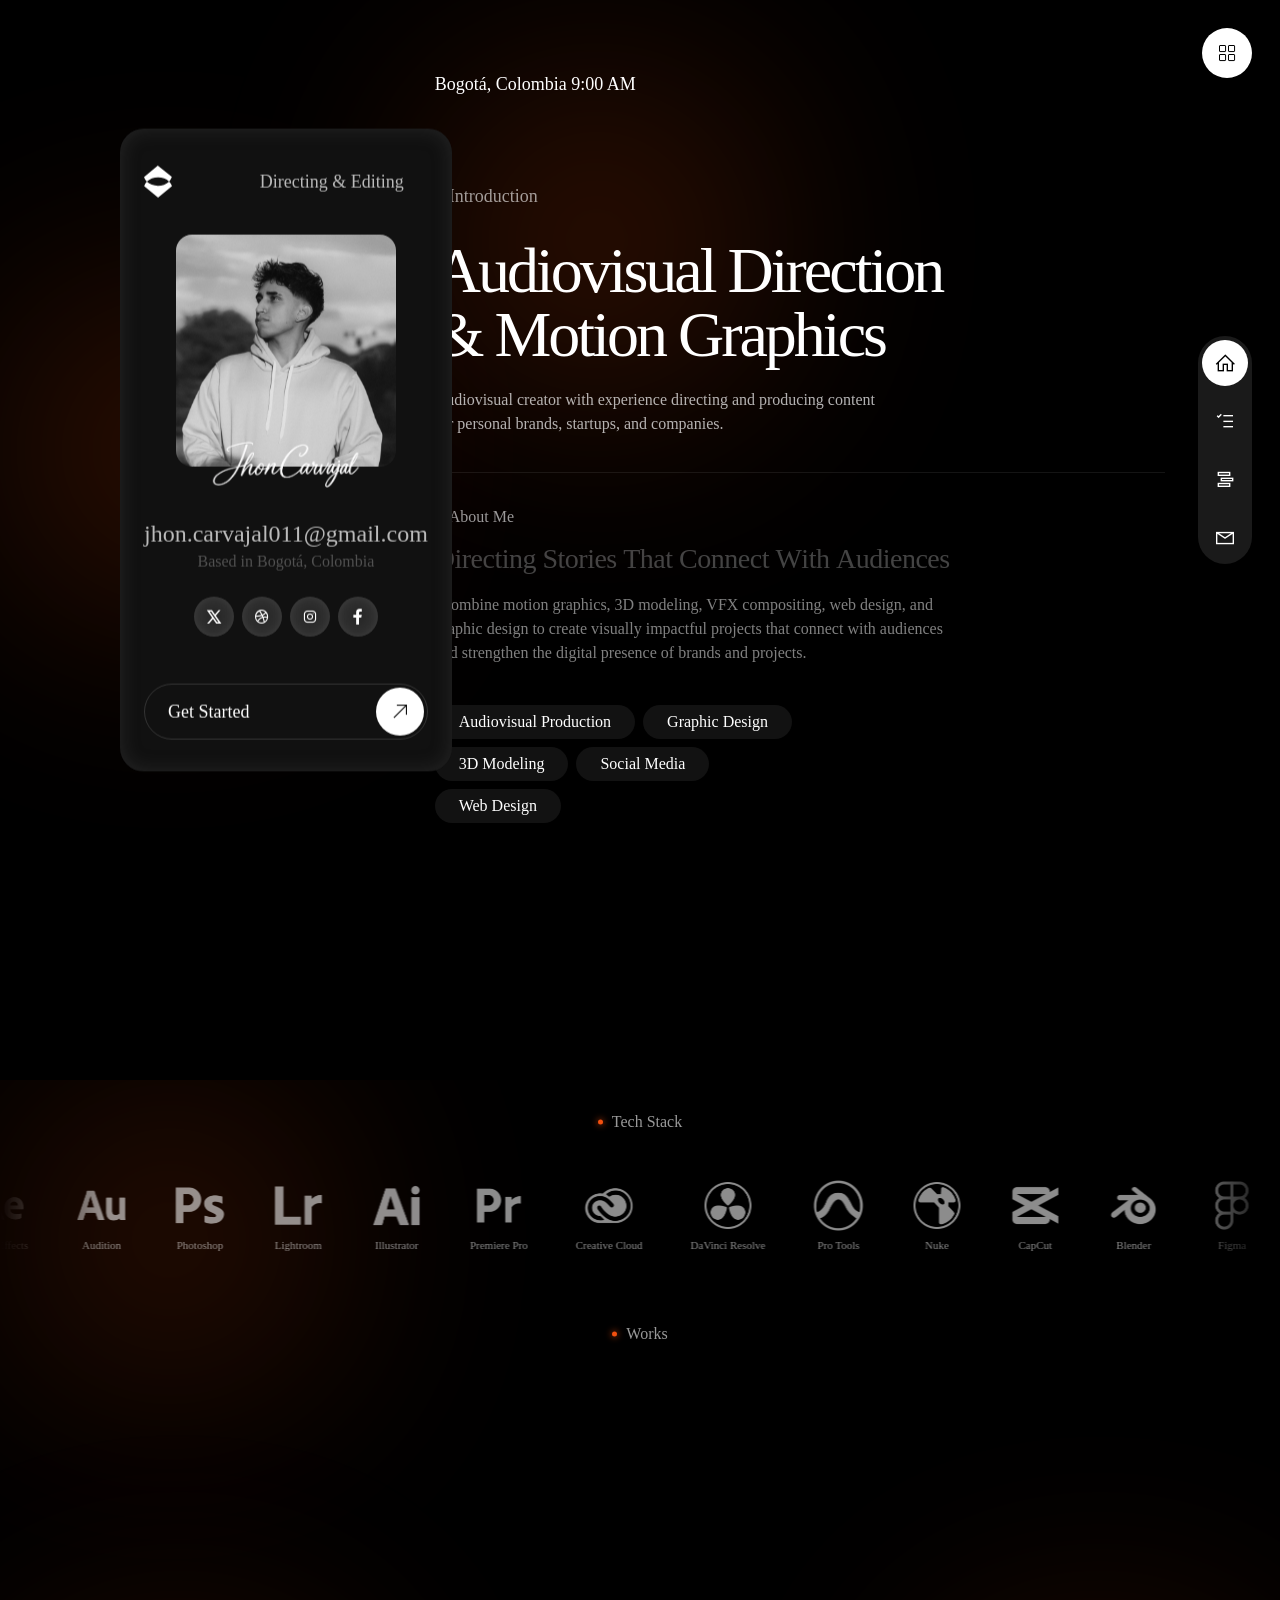
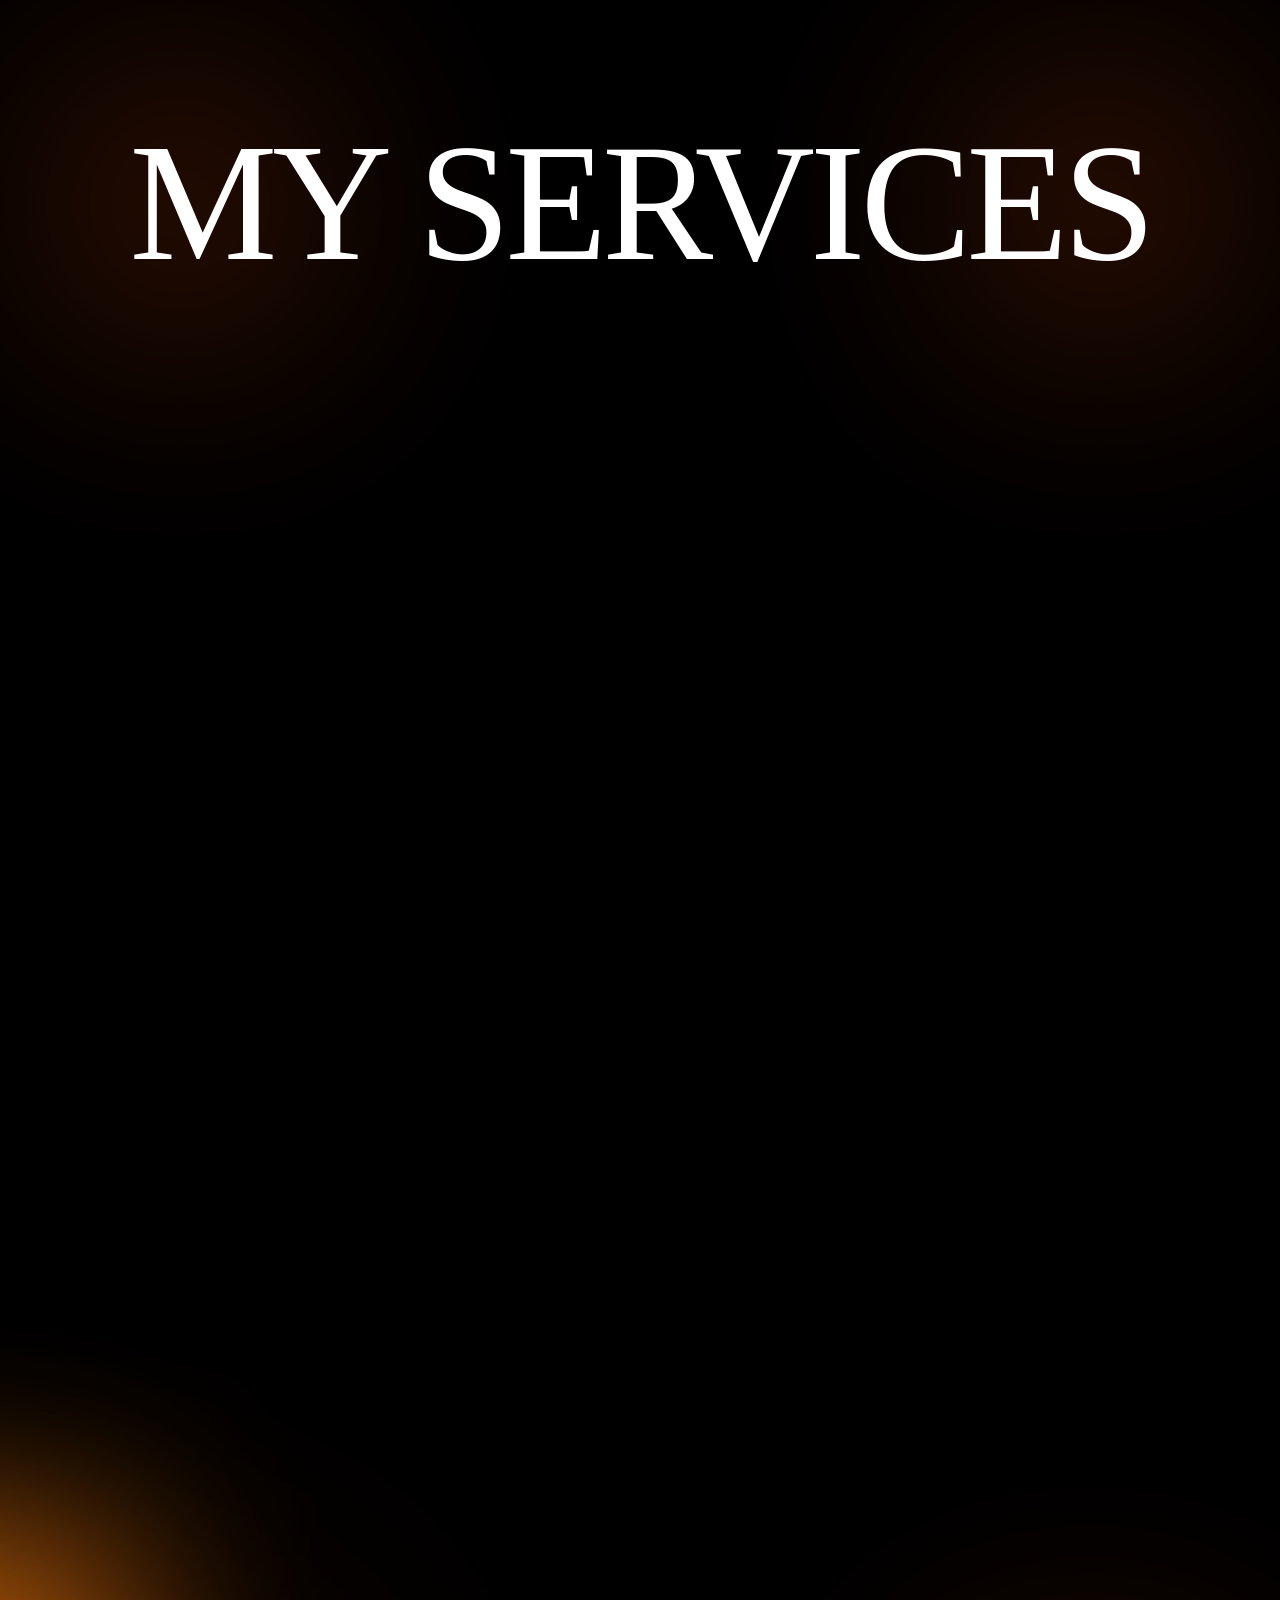
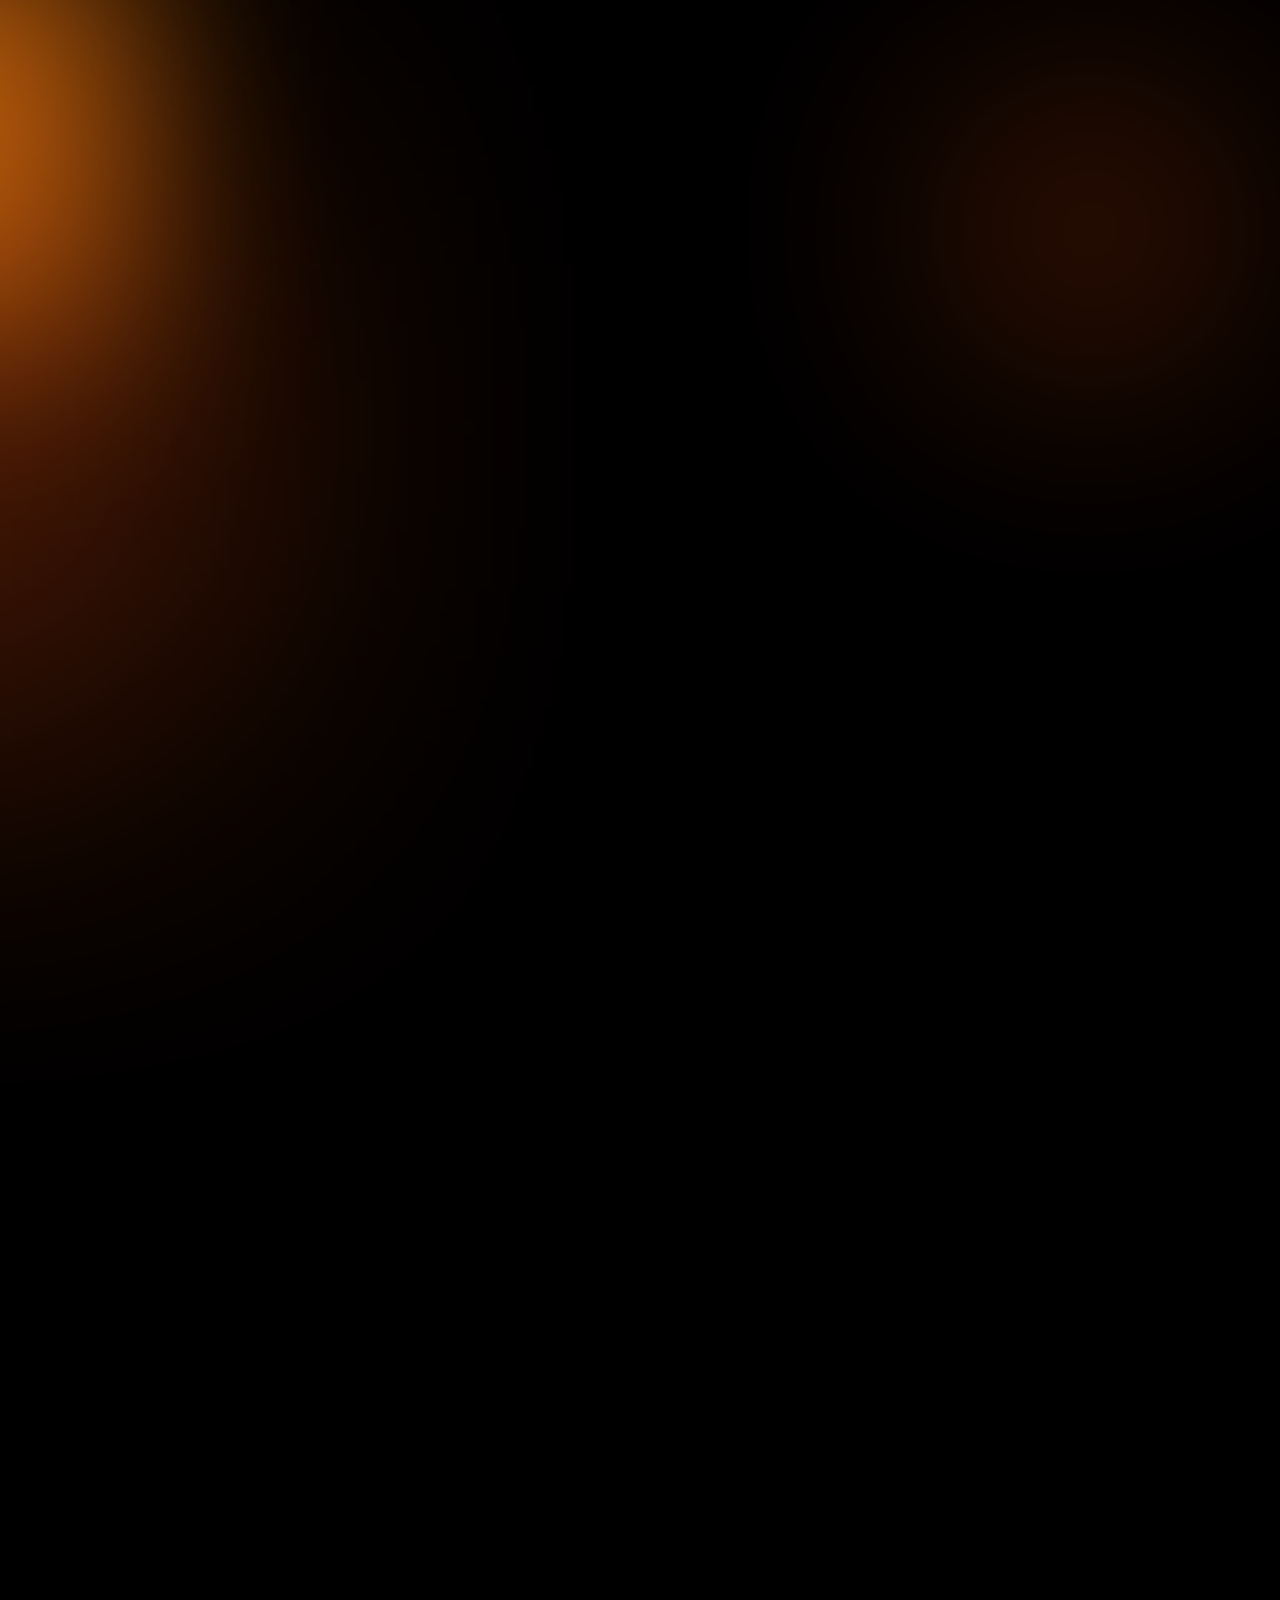
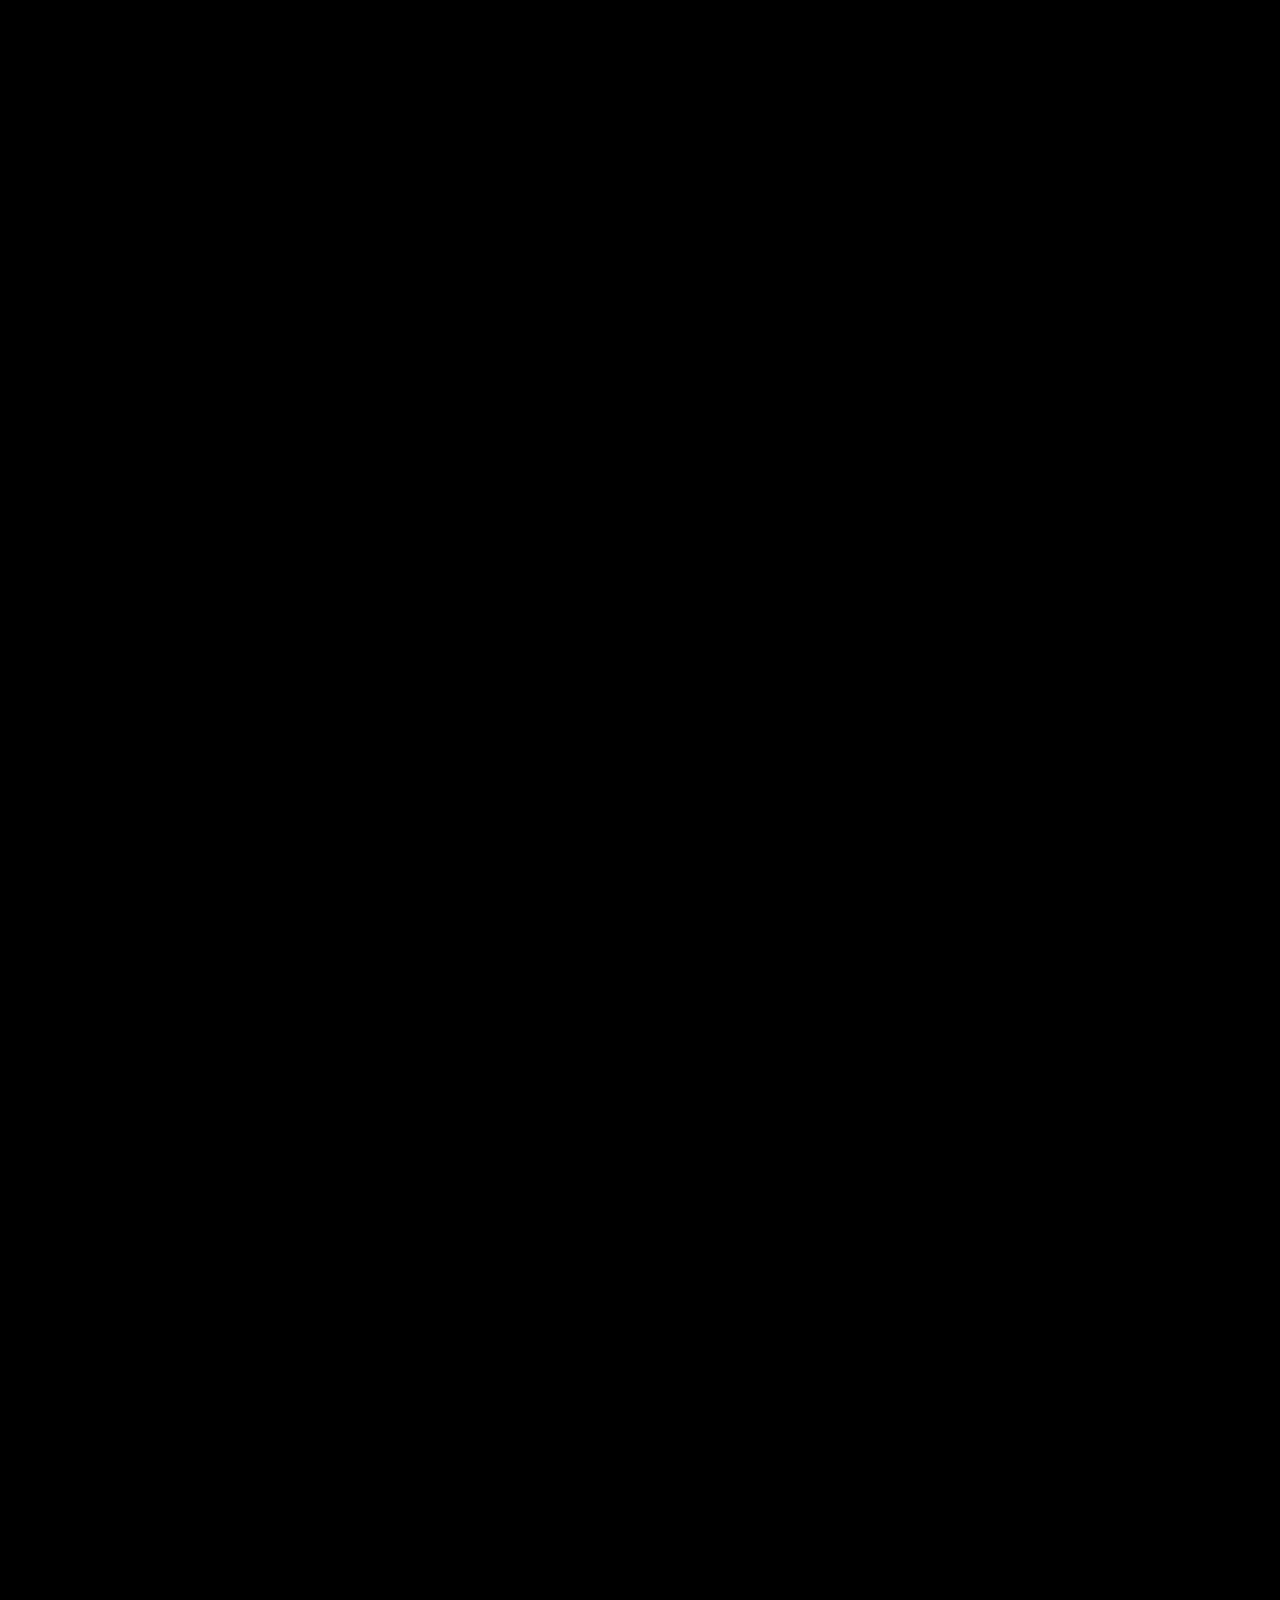
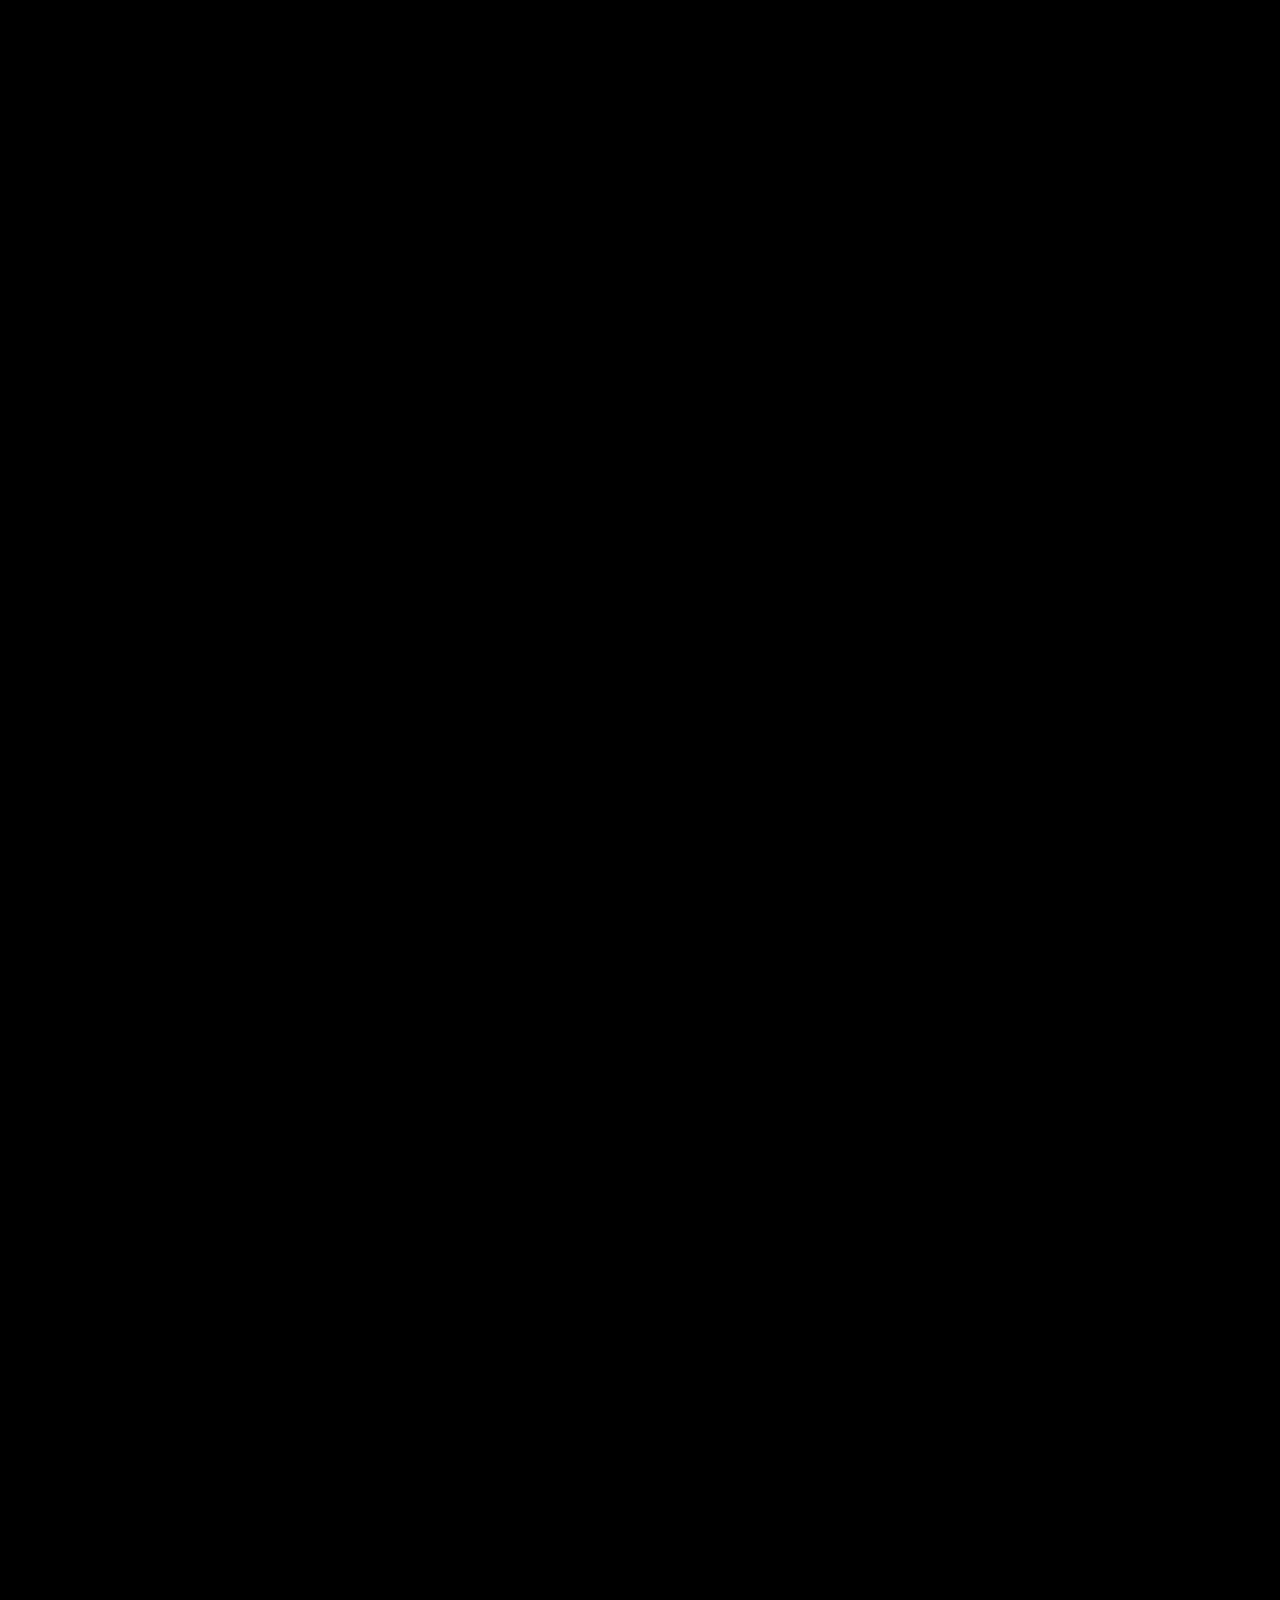
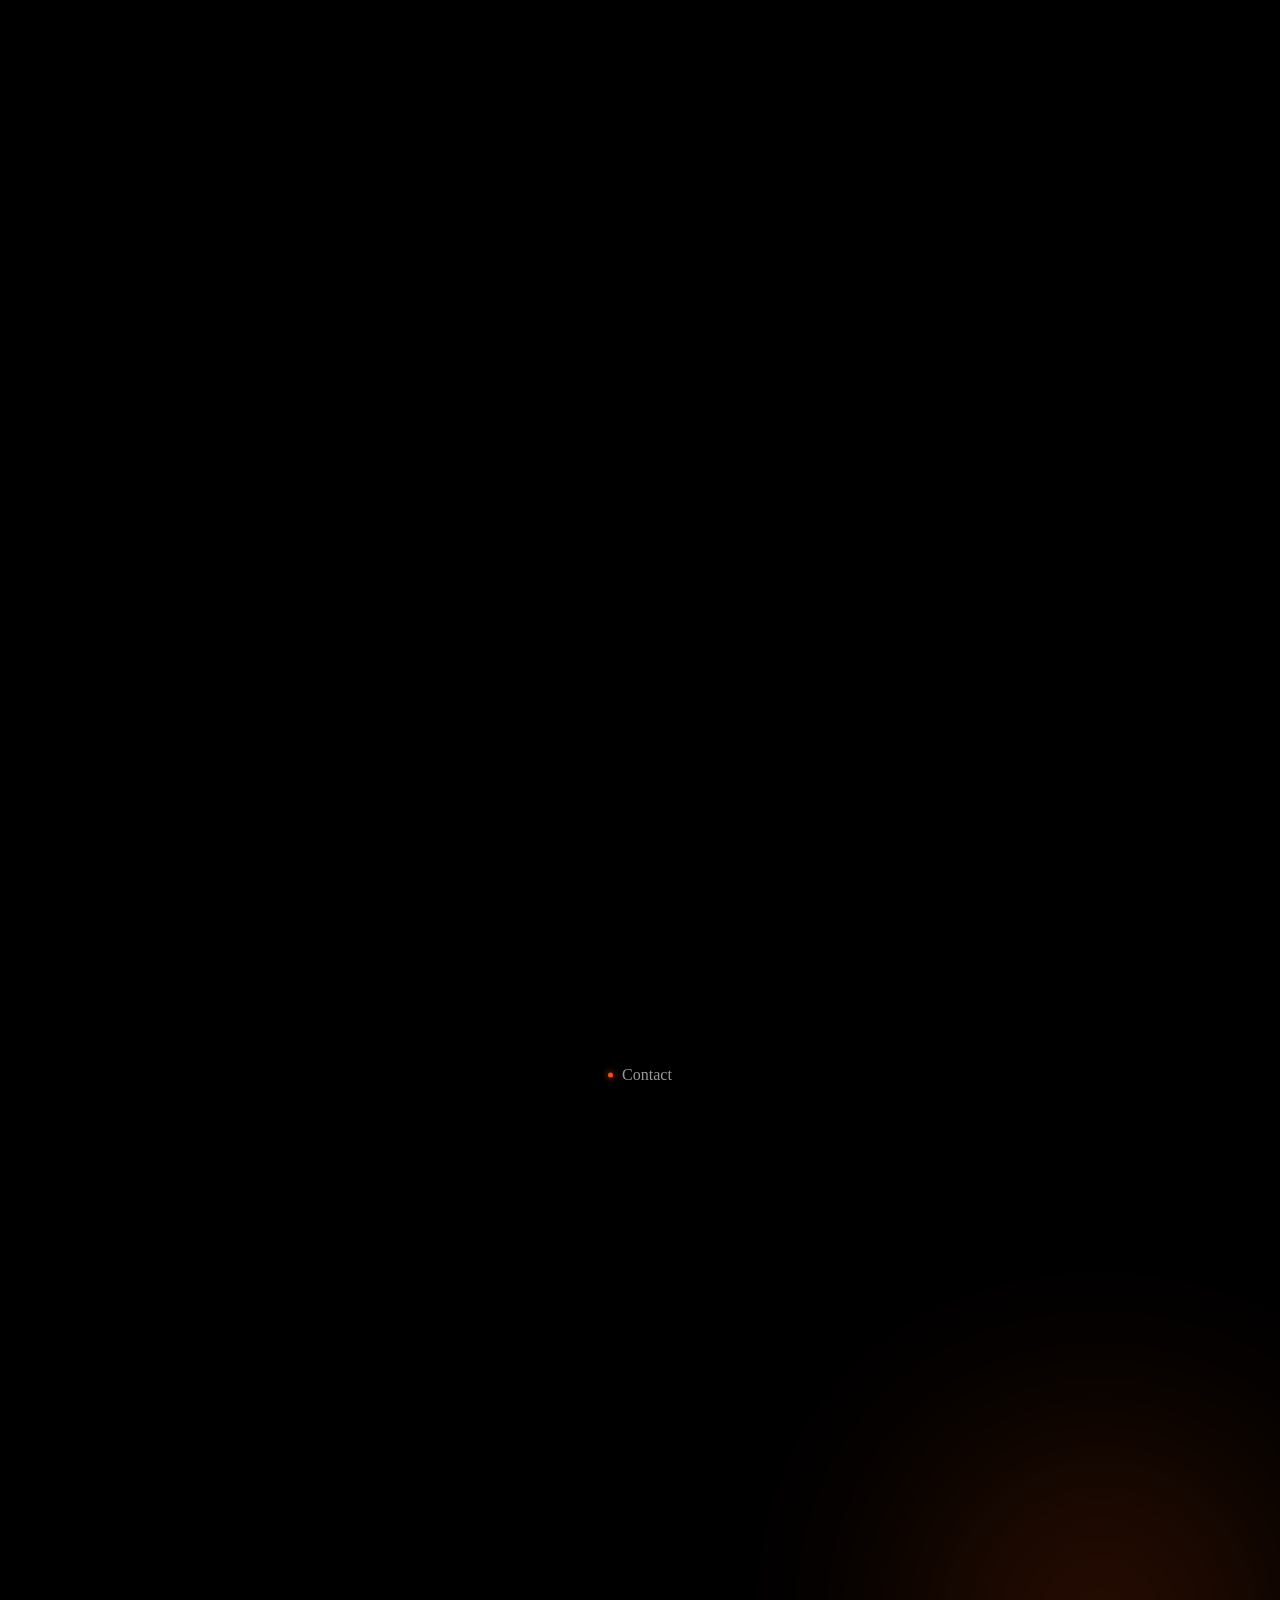
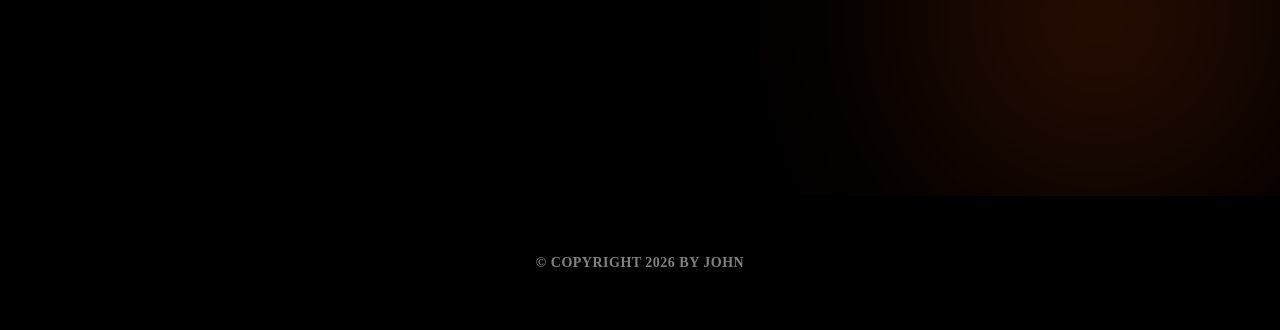
==== commit c9cf8f4c: "Mobile: expand Works content box downward a bit, matching image inset" ====
--- a/index.html
+++ b/index.html
@@ -22,7 +22,7 @@
     <link rel="stylesheet" type="text/css" href="asset/css/bootstrap-select.min.css">
 
     <!-- Theme Style -->
-    <link rel="stylesheet" type="text/css" href="asset/css/styles.css?v=120">
+    <link rel="stylesheet" type="text/css" href="asset/css/styles.css?v=121">
     <link rel="stylesheet" type="text/css" href="asset/css/swiper-bundle.min.css">
     <link rel="stylesheet" type="text/css" href="asset/css/odometer.min.css">
     <link rel="stylesheet" type="text/css" href="asset/css/lightbox.min.css">
--- a/asset/css/styles.css
+++ b/asset/css/styles.css
@@ -6038,10 +6038,10 @@
        a propósito, para garantizar que quede recortada dentro del cuadro
        y no se le vea asomar ni un pixel por el borde. */
     inset: auto;
-    bottom: 14px;
+    bottom: 6px;
     left: 14px;
     right: 14px;
-    height: 116px;
+    height: 124px;
     border-radius: 20px;
   }
   .jd-work-image img {
@@ -6117,8 +6117,8 @@
     /* .infor va con position:absolute, así que no aporta altura al
        contenedor — sin esto, el cuadro gris se encoge al tamaño del
        botón de flecha y el texto/pill quedan sobresaliendo. */
-    min-height: 120px;
-    bottom: 12px;
+    min-height: 128px;
+    bottom: 4px;
     left: 12px;
     right: 12px;
     padding: 10px 10px 10px 24px;
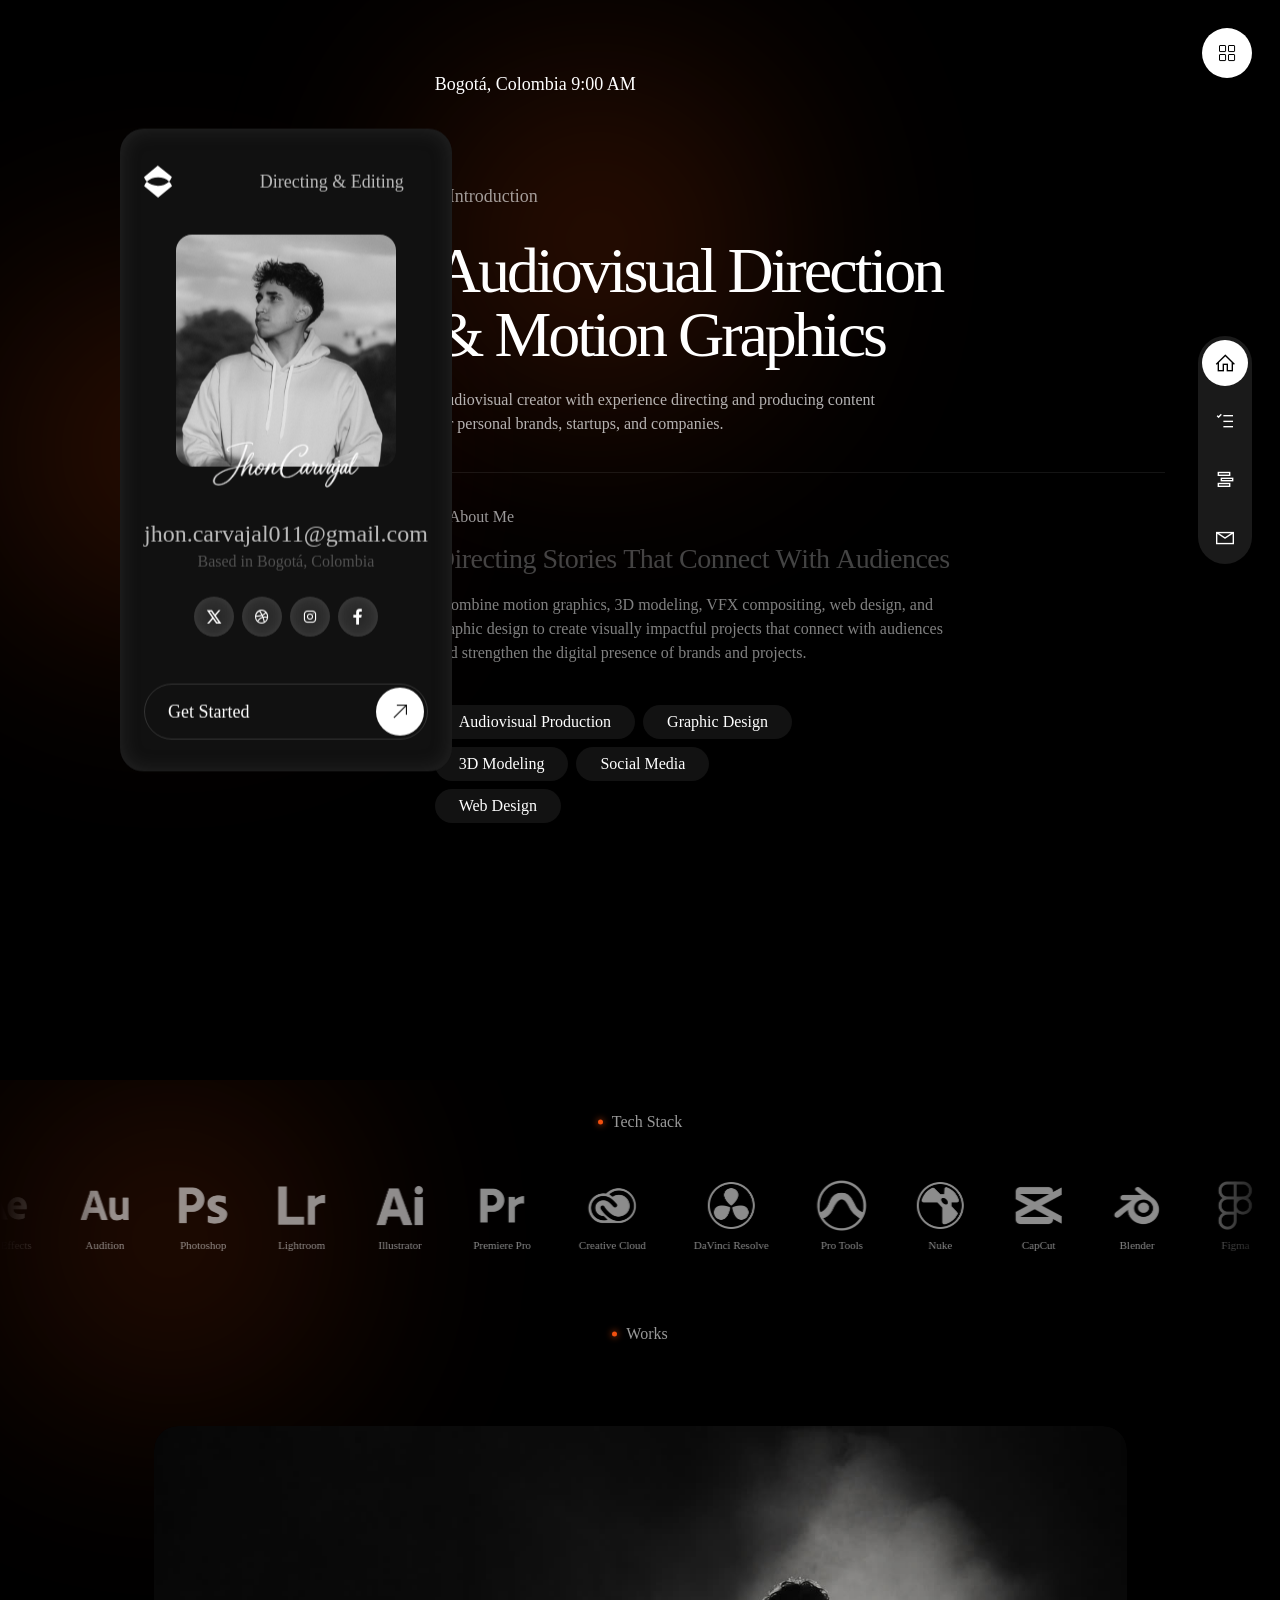
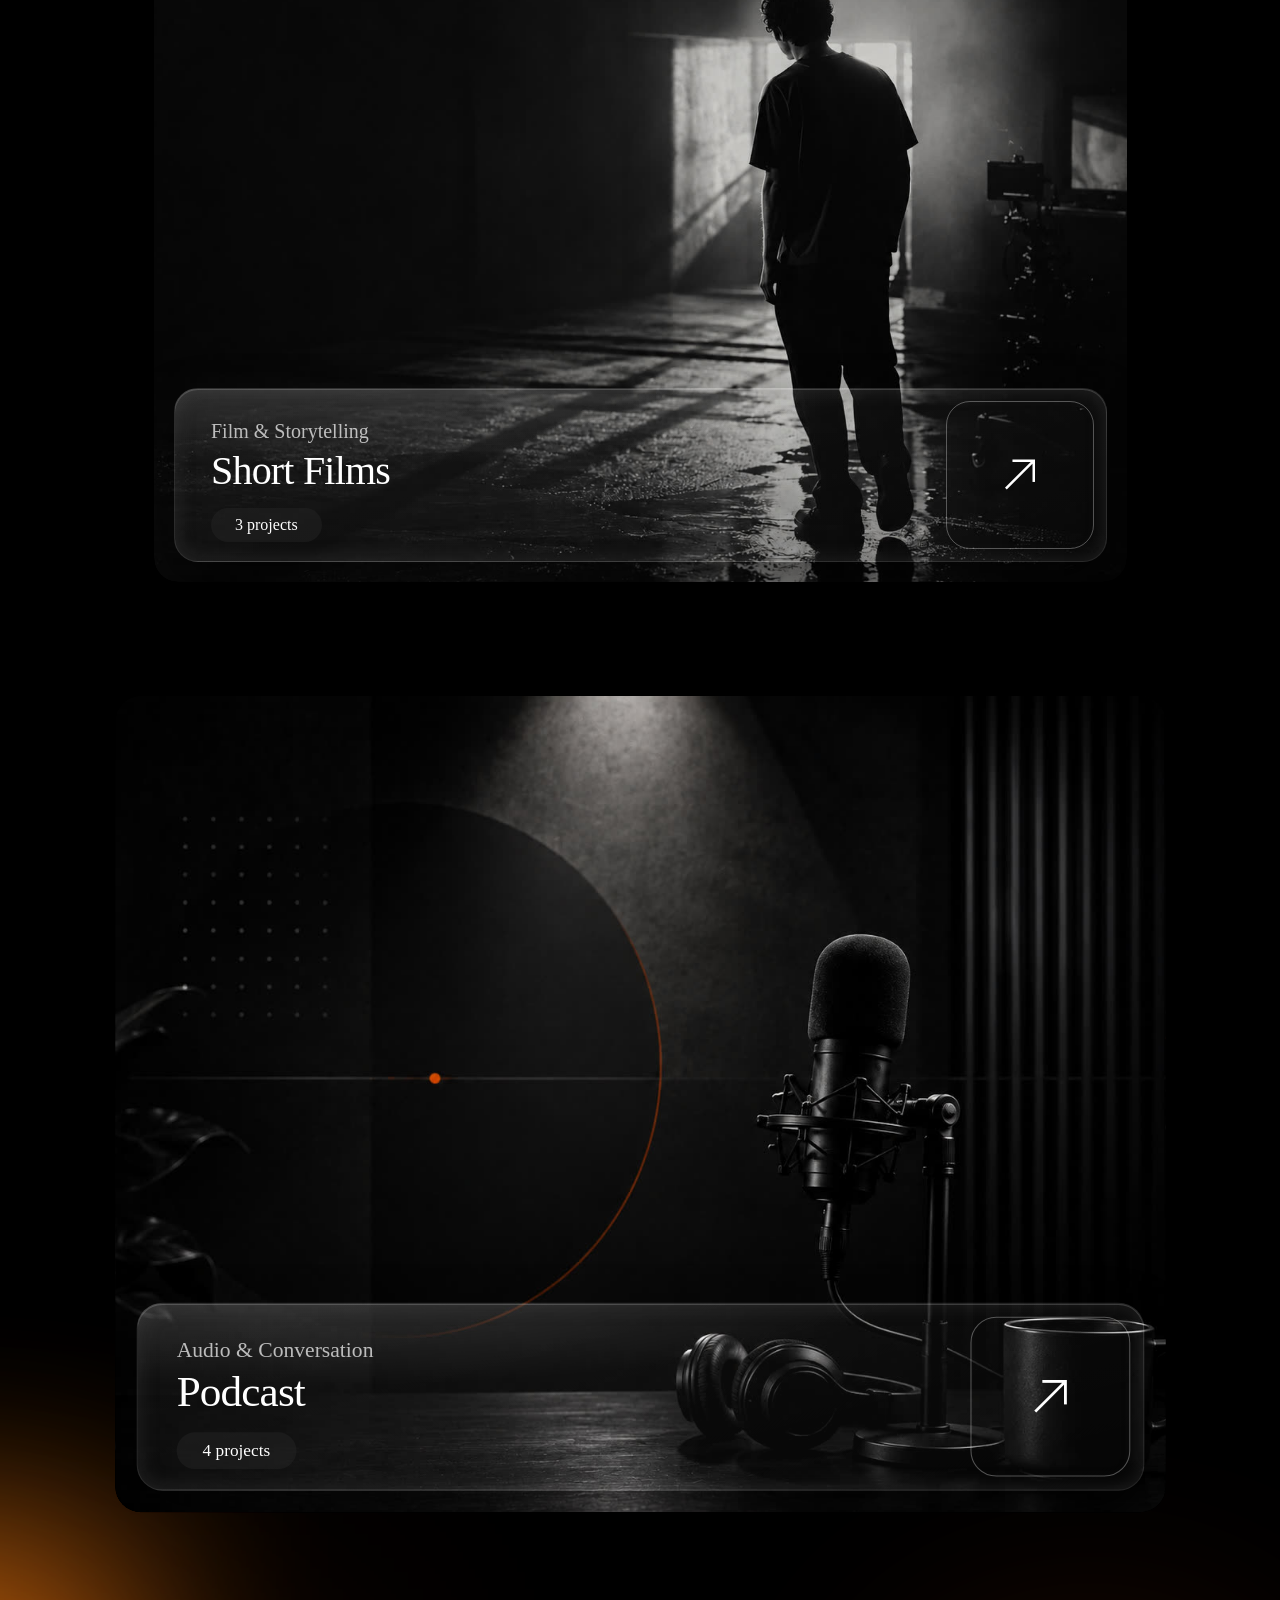
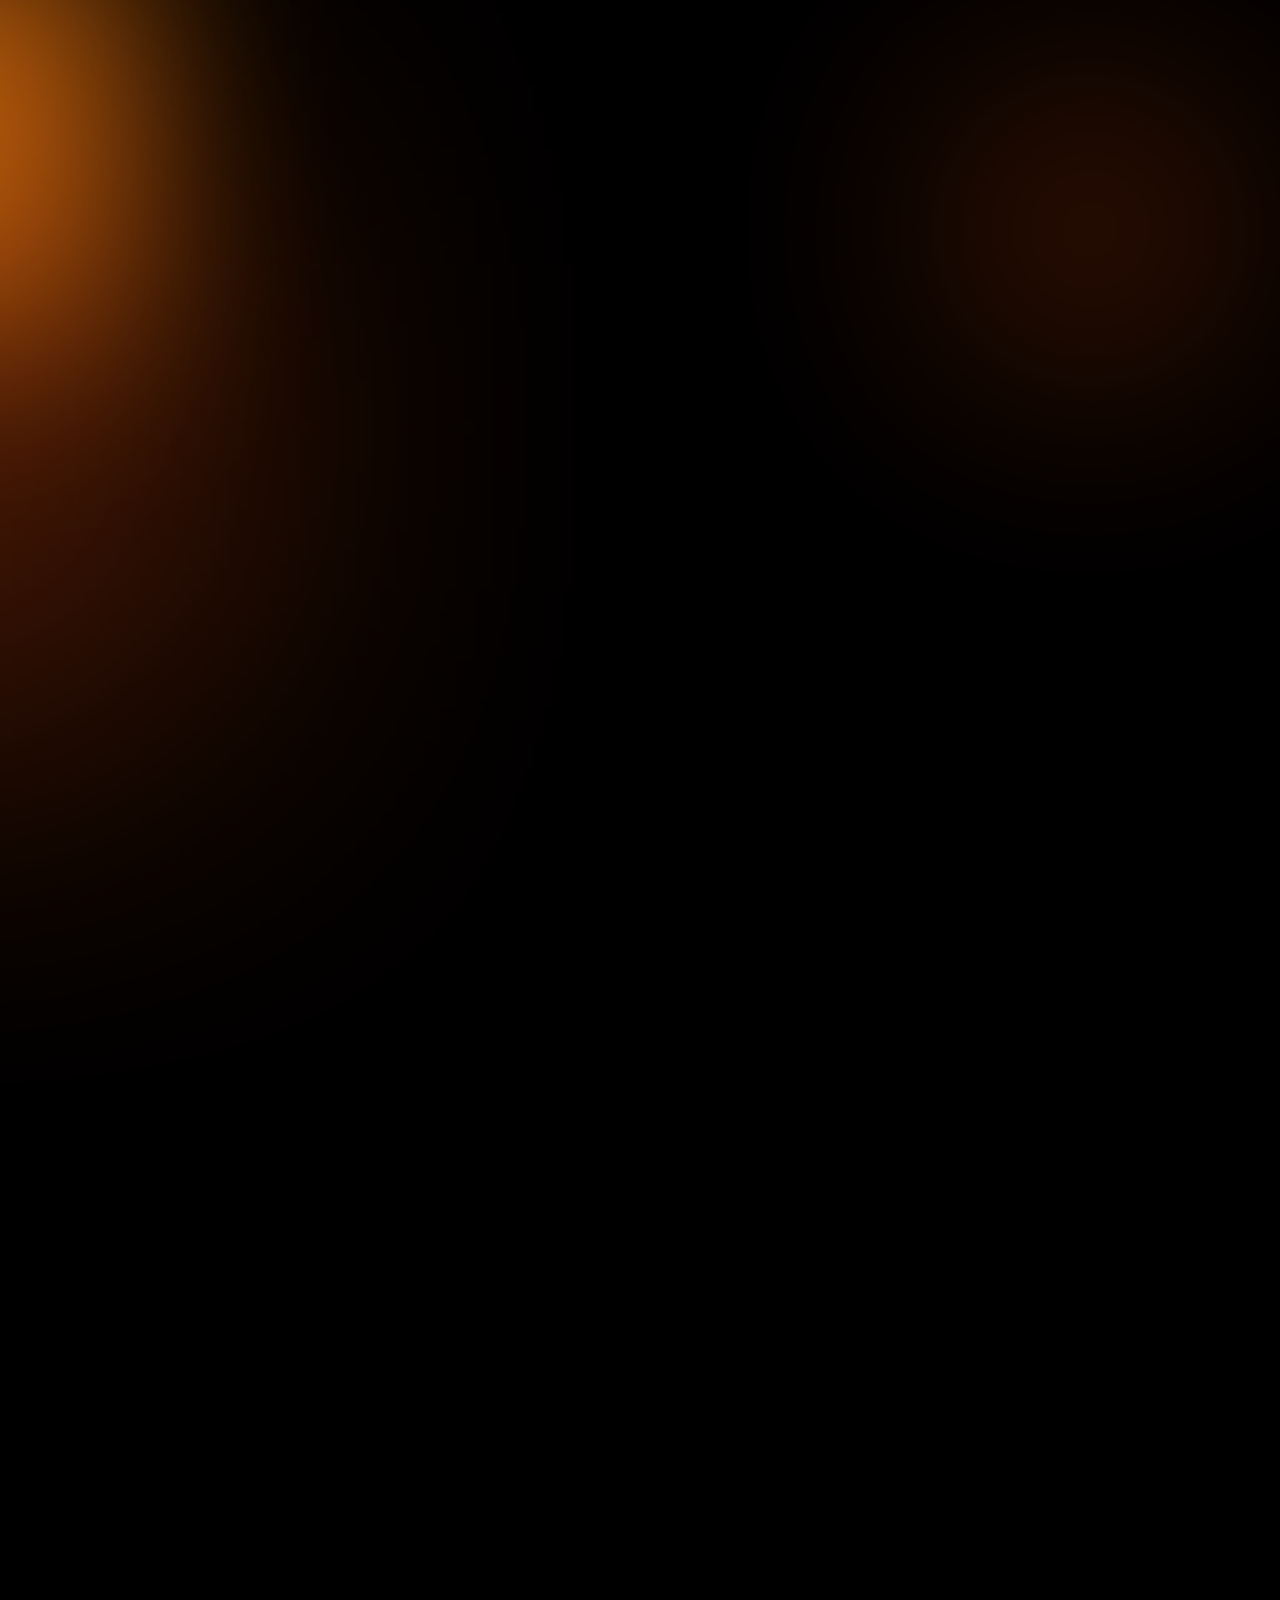
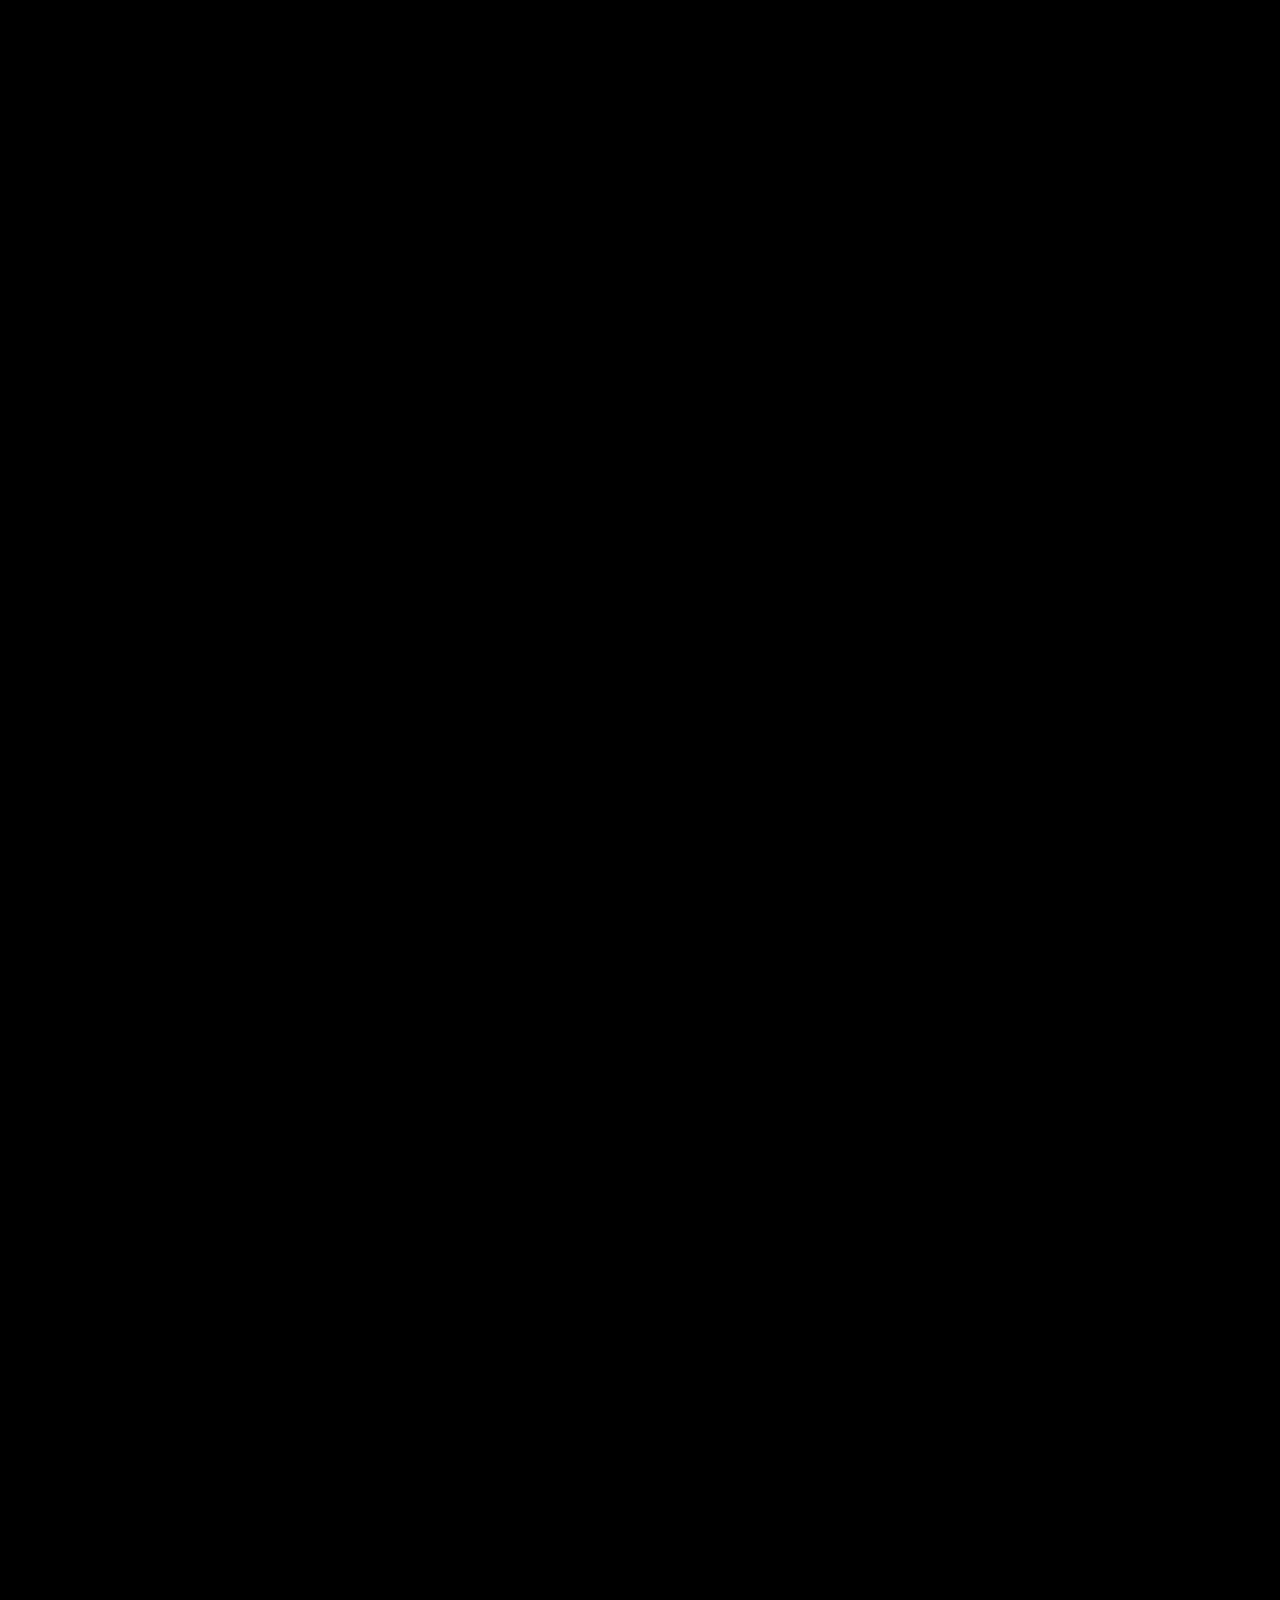
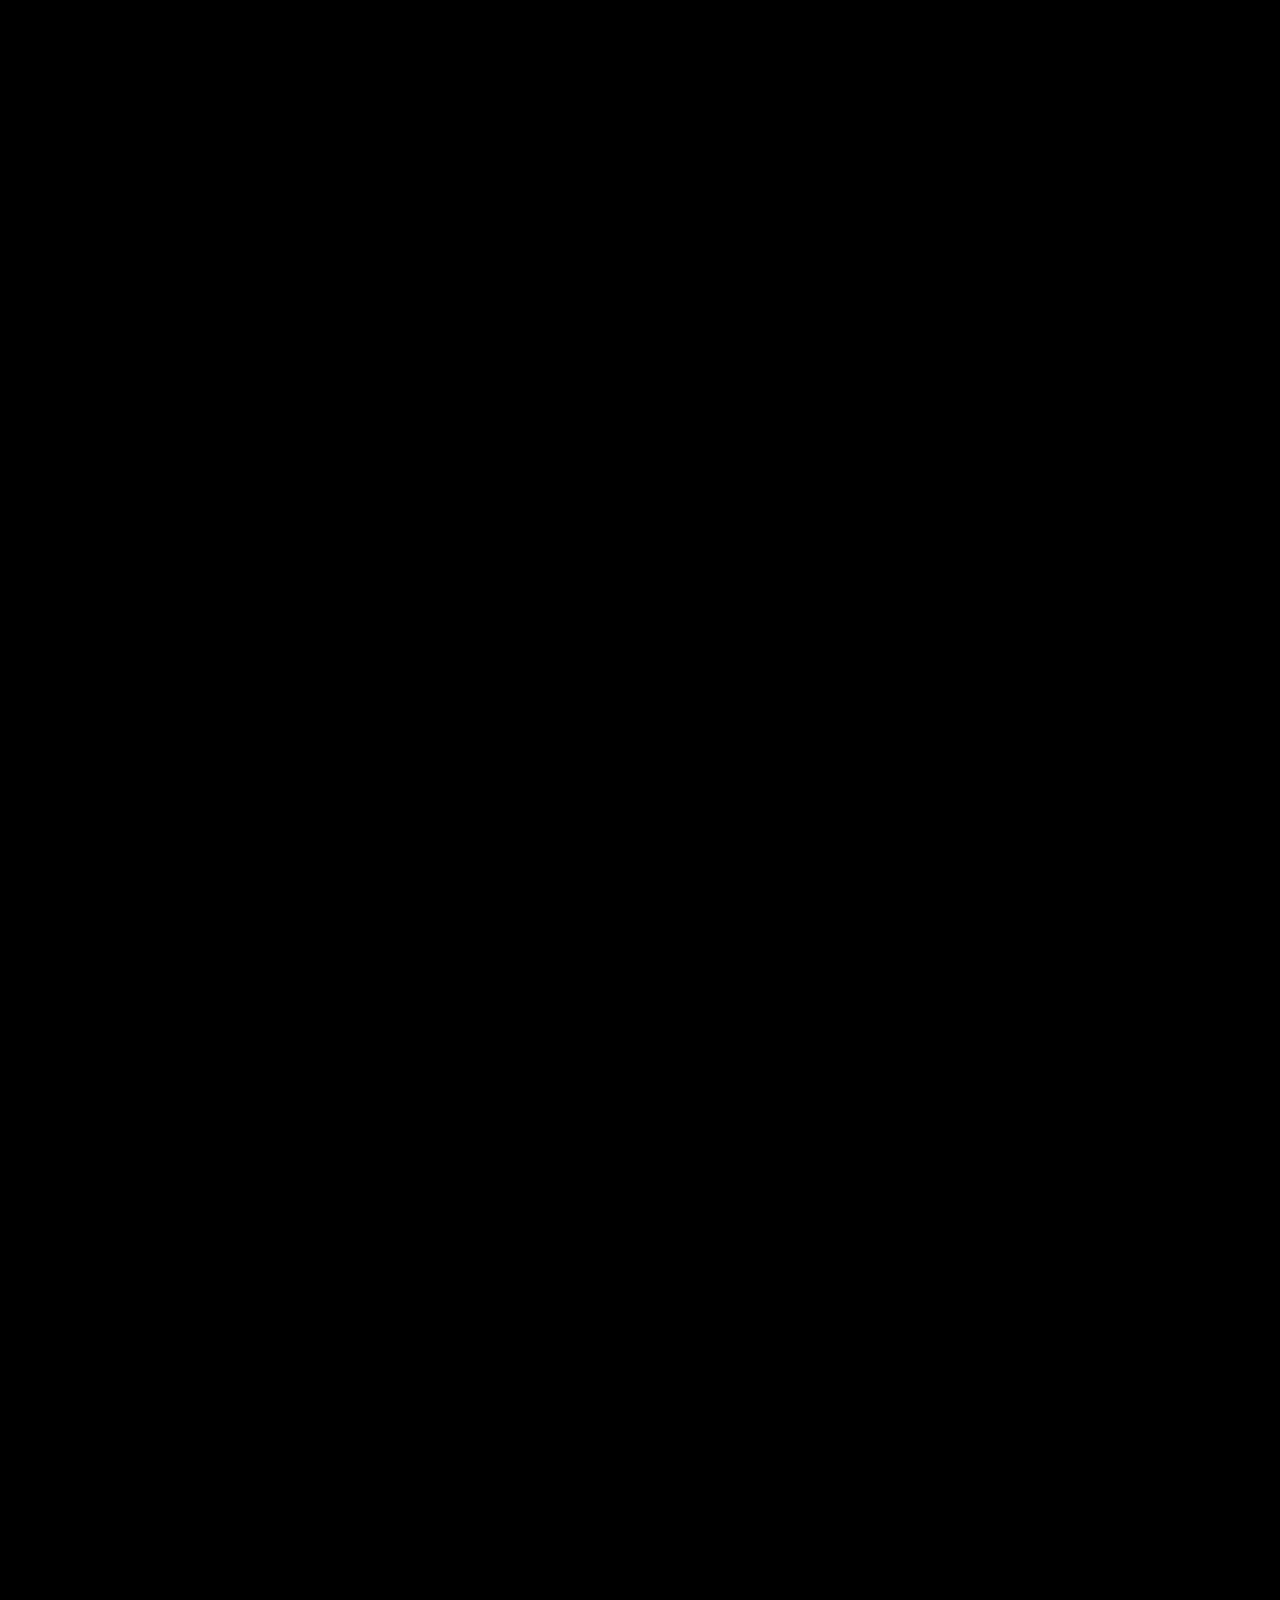
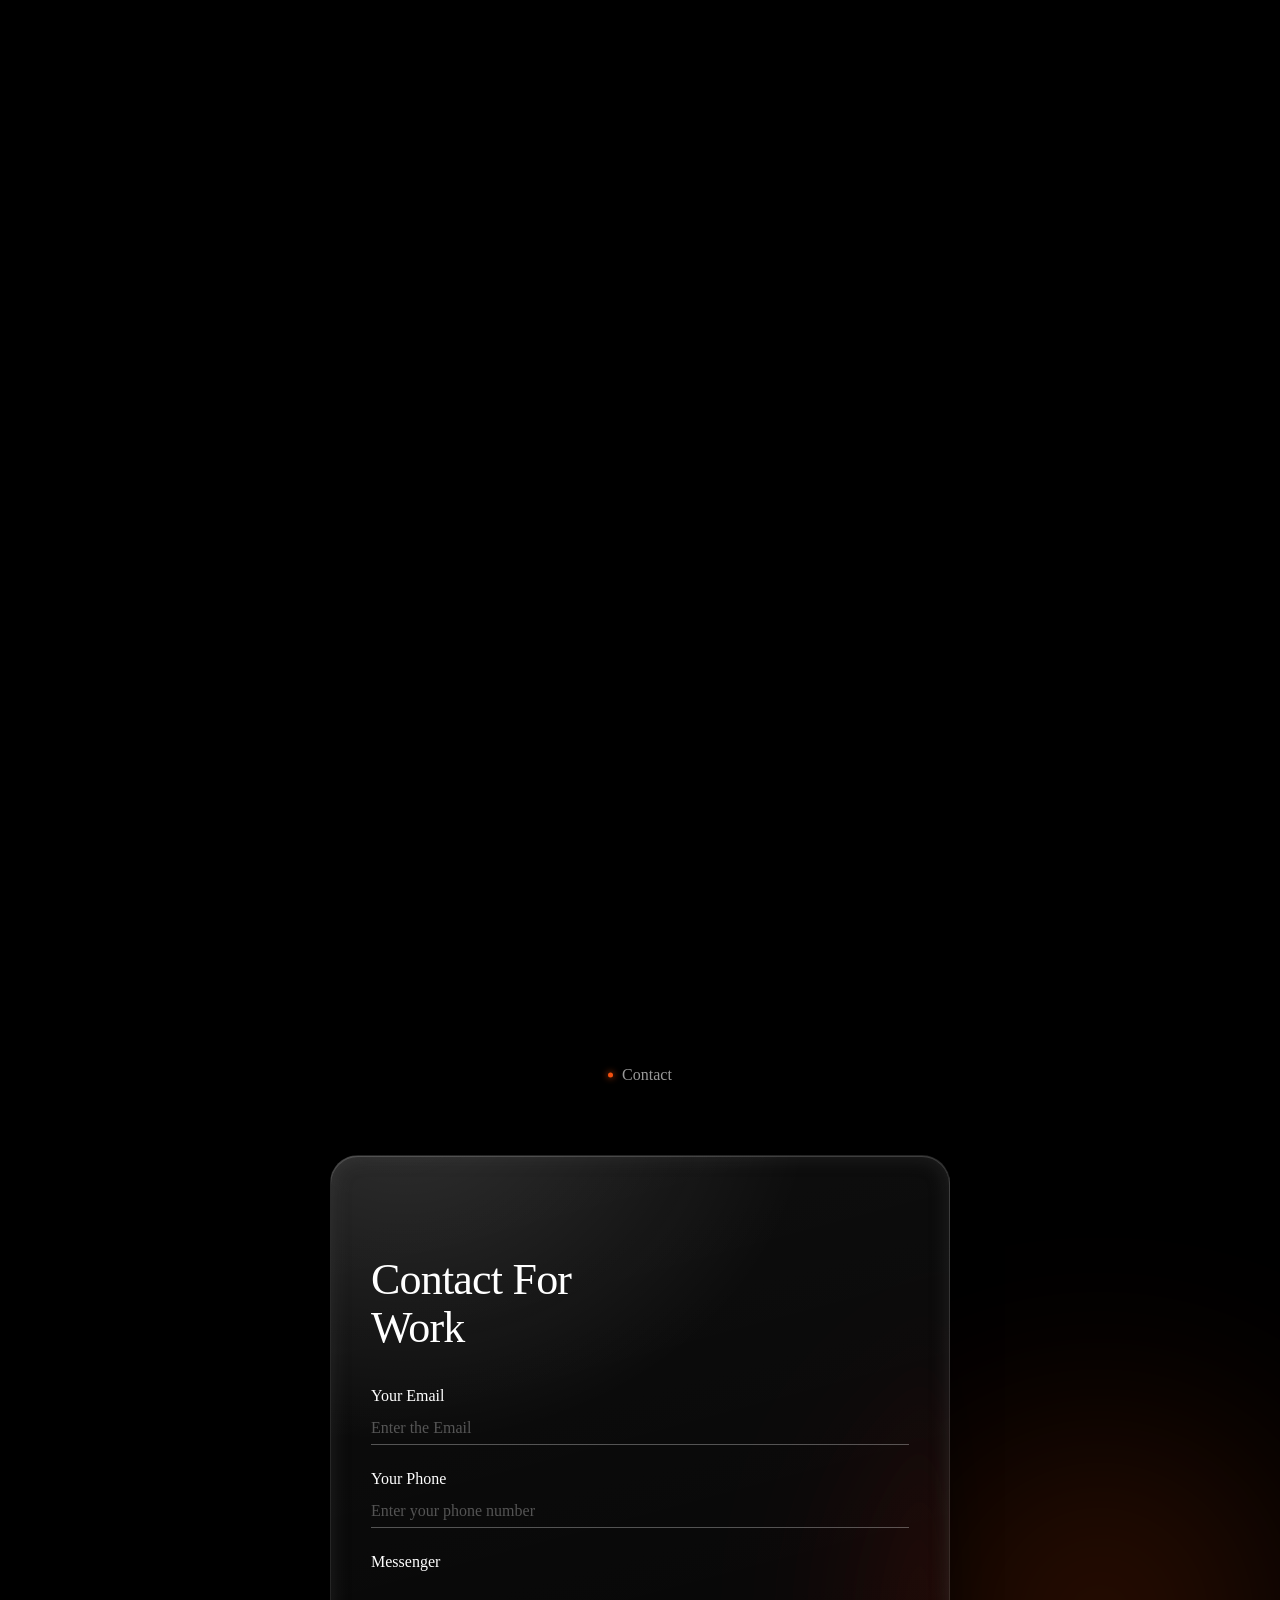
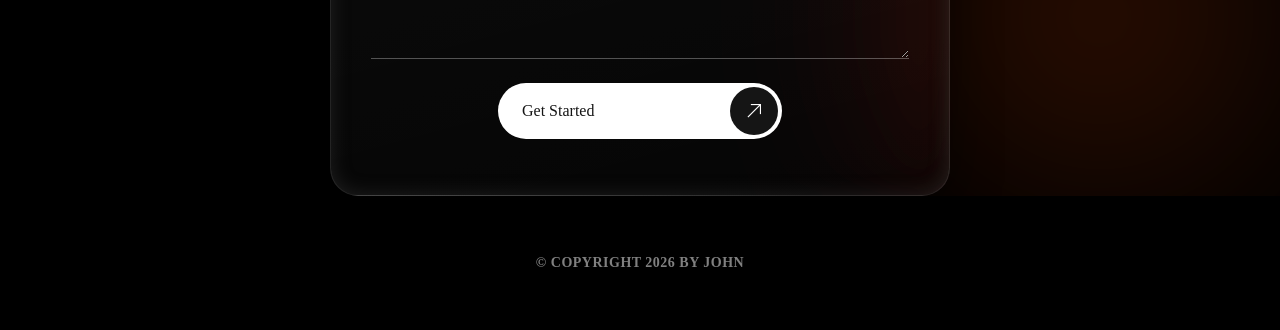
==== commit 0b8fd3ea: "Mobile: expand Works card/content box further (2 more increments), growing the outer card to fit" ====
--- a/index.html
+++ b/index.html
@@ -22,7 +22,7 @@
     <link rel="stylesheet" type="text/css" href="asset/css/bootstrap-select.min.css">
 
     <!-- Theme Style -->
-    <link rel="stylesheet" type="text/css" href="asset/css/styles.css?v=121">
+    <link rel="stylesheet" type="text/css" href="asset/css/styles.css?v=122">
     <link rel="stylesheet" type="text/css" href="asset/css/swiper-bundle.min.css">
     <link rel="stylesheet" type="text/css" href="asset/css/odometer.min.css">
     <link rel="stylesheet" type="text/css" href="asset/css/lightbox.min.css">
--- a/asset/css/styles.css
+++ b/asset/css/styles.css
@@ -6041,7 +6041,7 @@
     bottom: 6px;
     left: 14px;
     right: 14px;
-    height: 124px;
+    height: 140px;
     border-radius: 20px;
   }
   .jd-work-image img {
@@ -6050,7 +6050,7 @@
   .jd-work-element {
     position: relative;
     inset: auto;
-    height: 150px;
+    height: 166px;
     min-height: 0;
     opacity: 0;
     transform: translateY(40px);
@@ -6117,7 +6117,7 @@
     /* .infor va con position:absolute, así que no aporta altura al
        contenedor — sin esto, el cuadro gris se encoge al tamaño del
        botón de flecha y el texto/pill quedan sobresaliendo. */
-    min-height: 128px;
+    min-height: 144px;
     bottom: 4px;
     left: 12px;
     right: 12px;
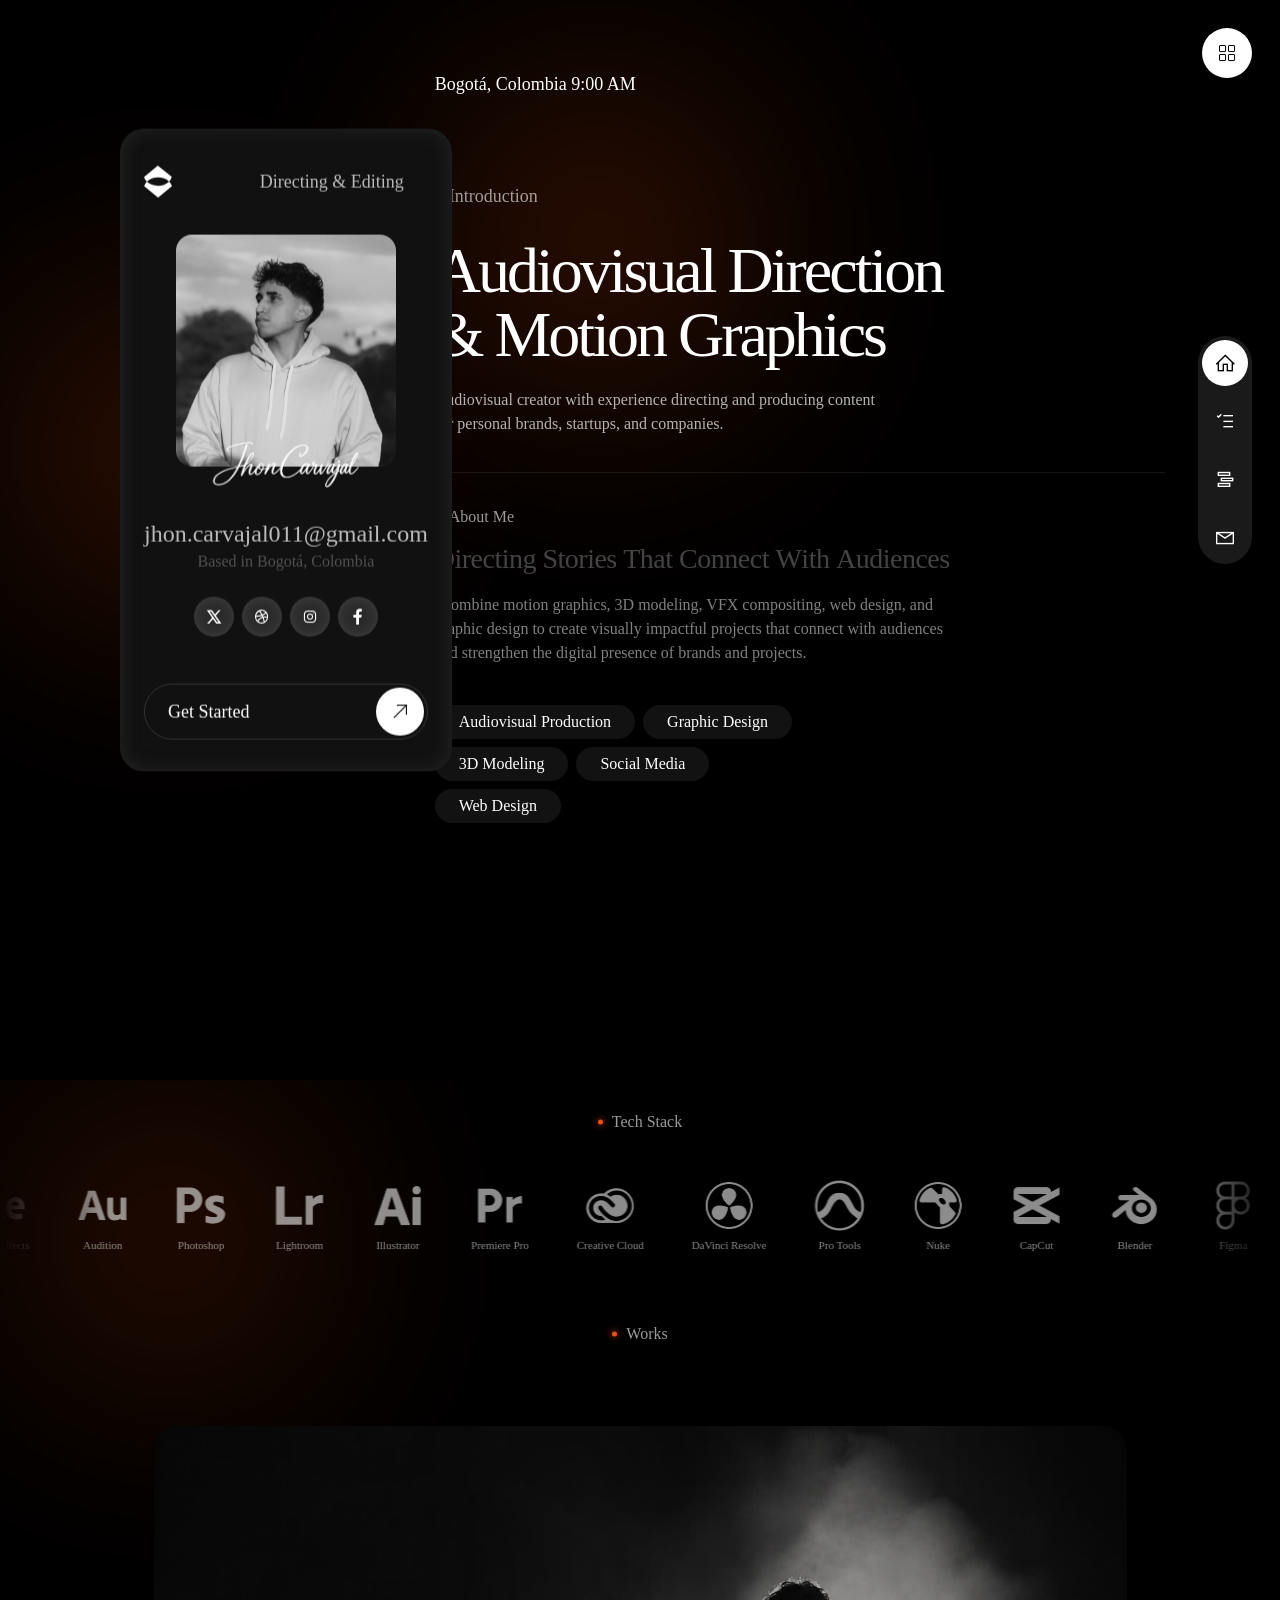
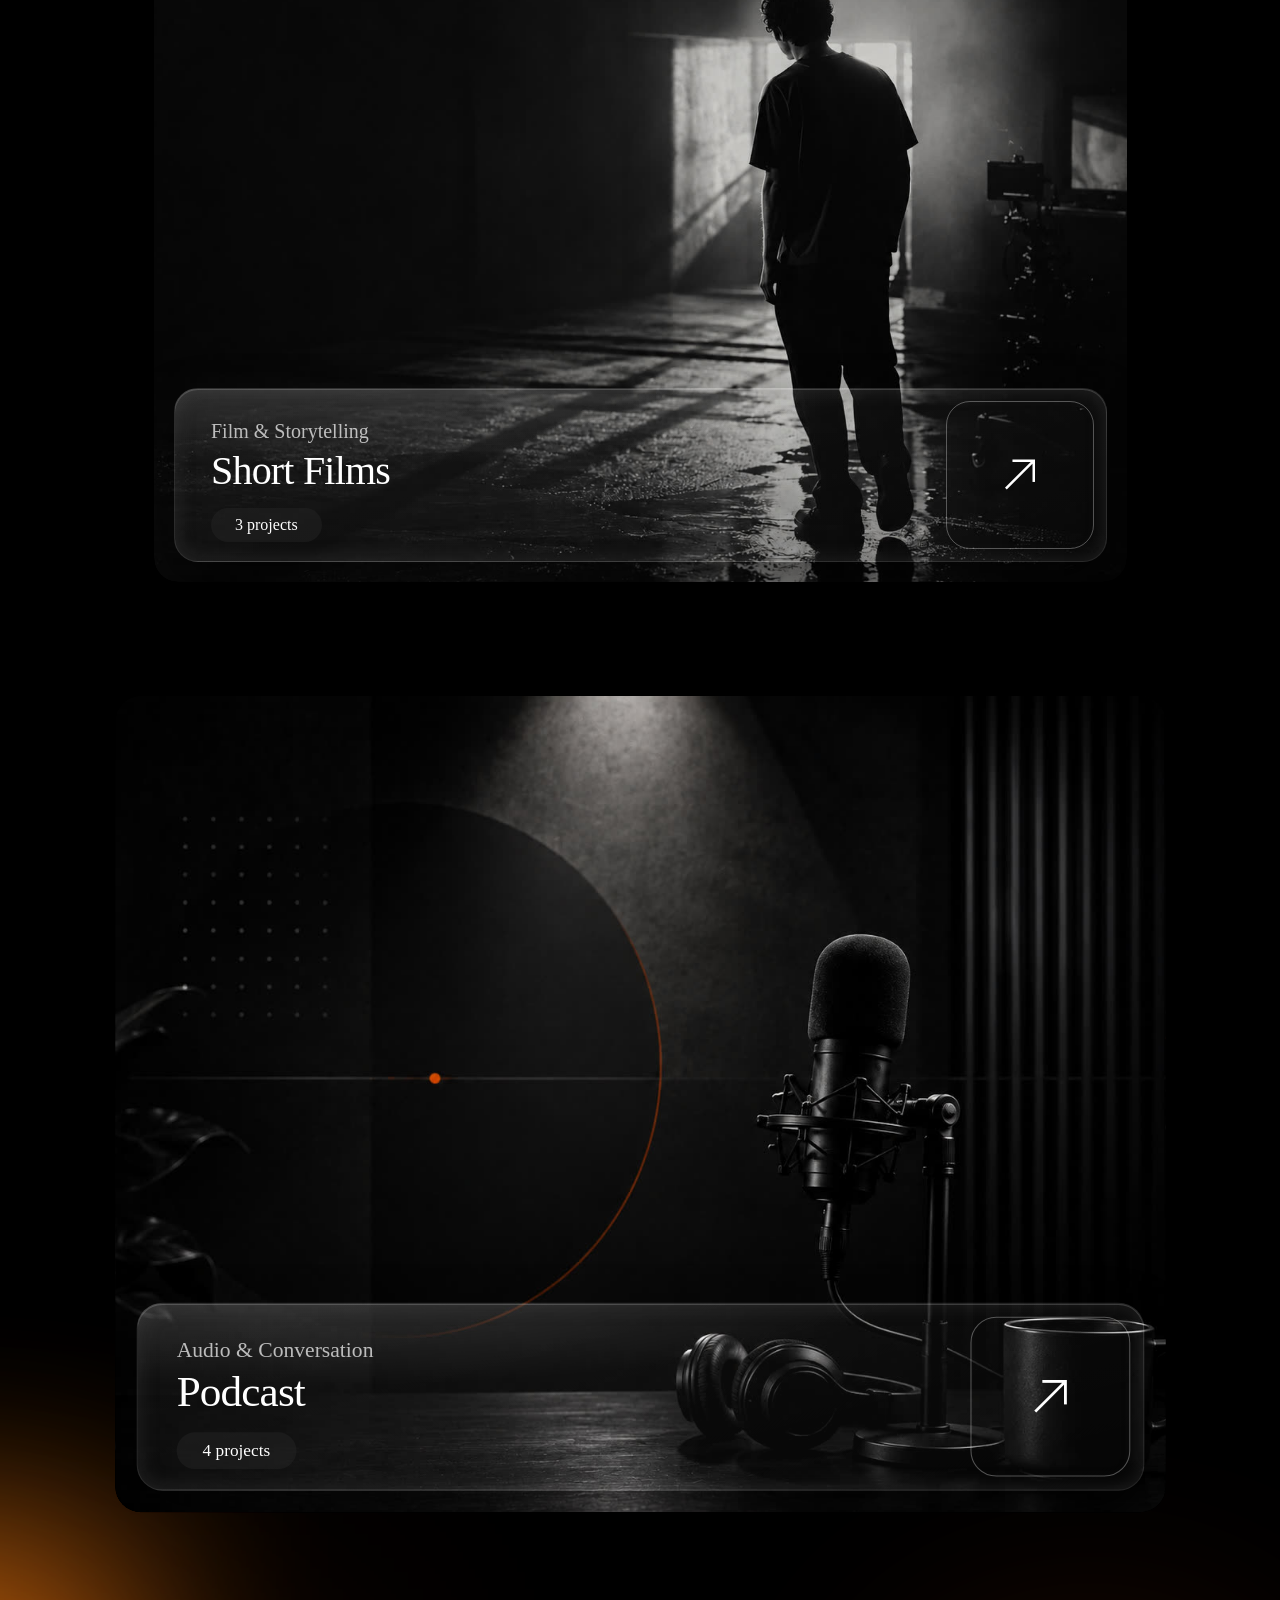
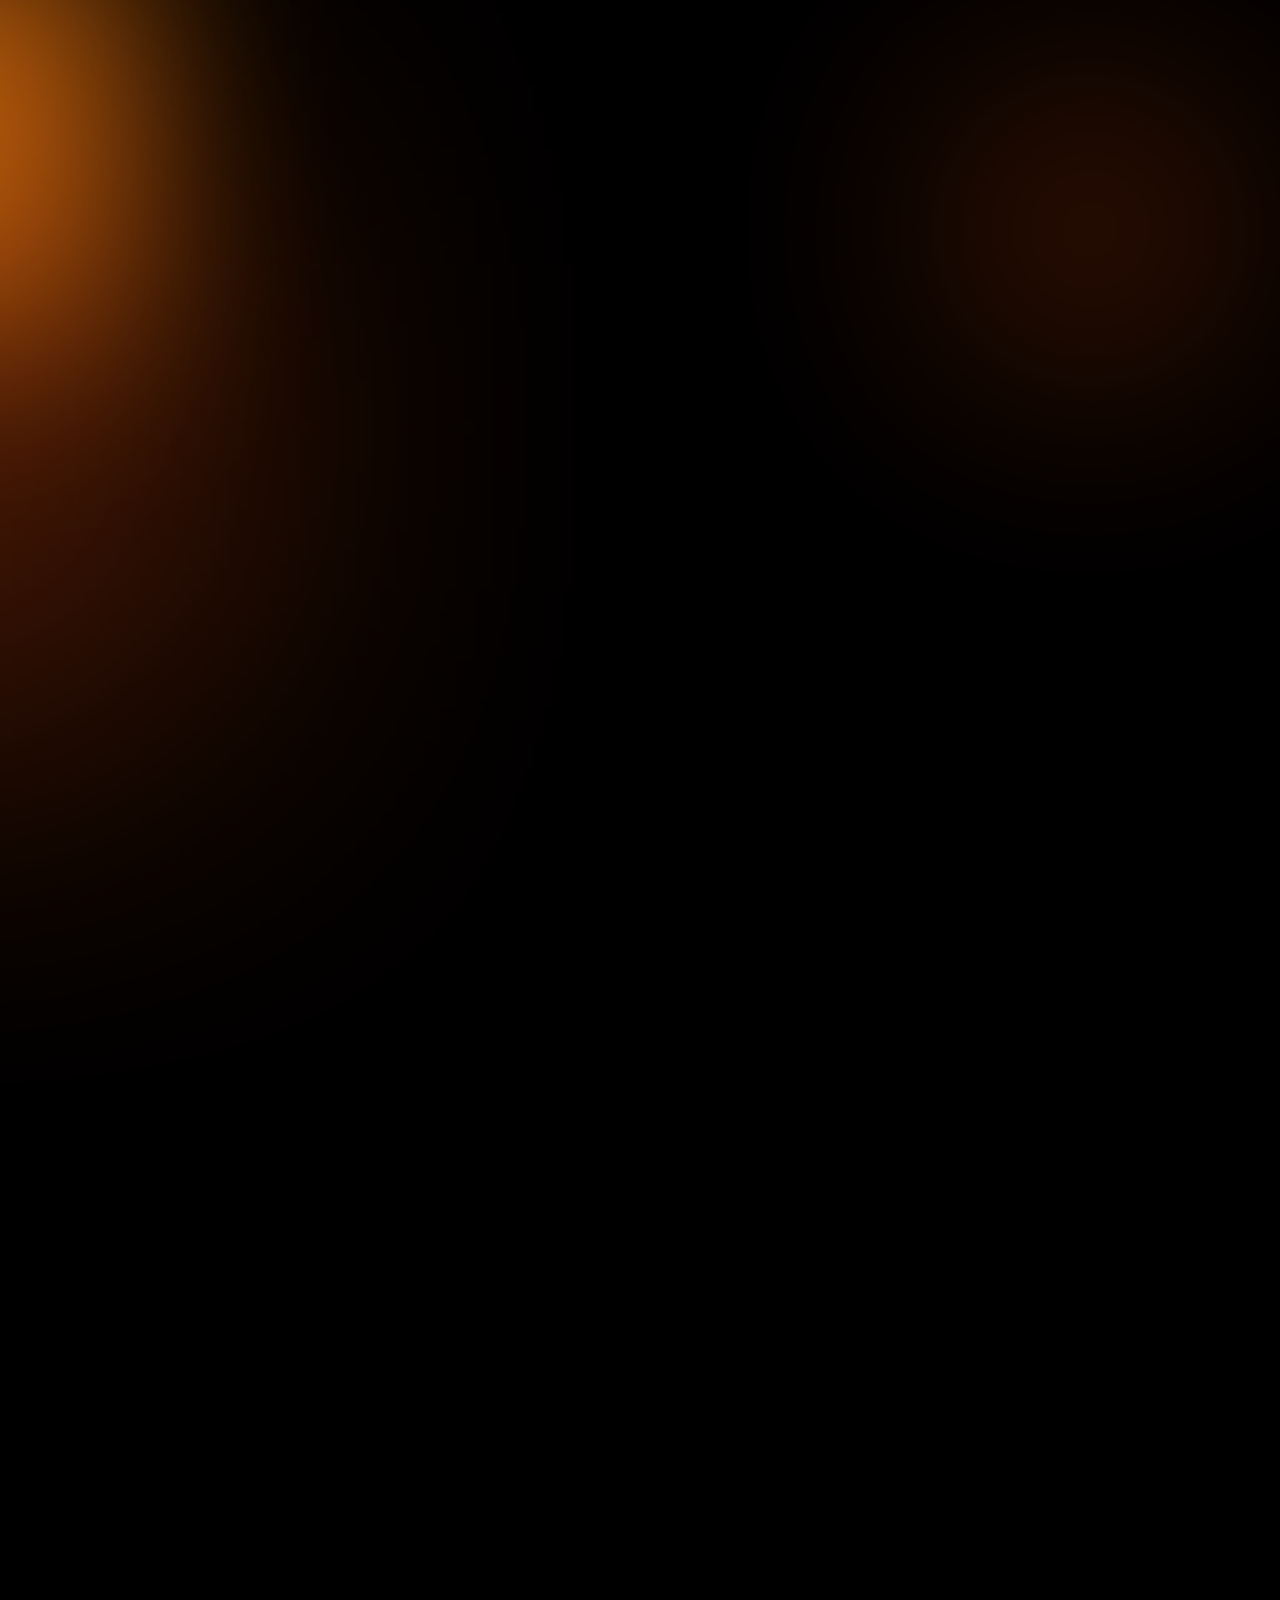
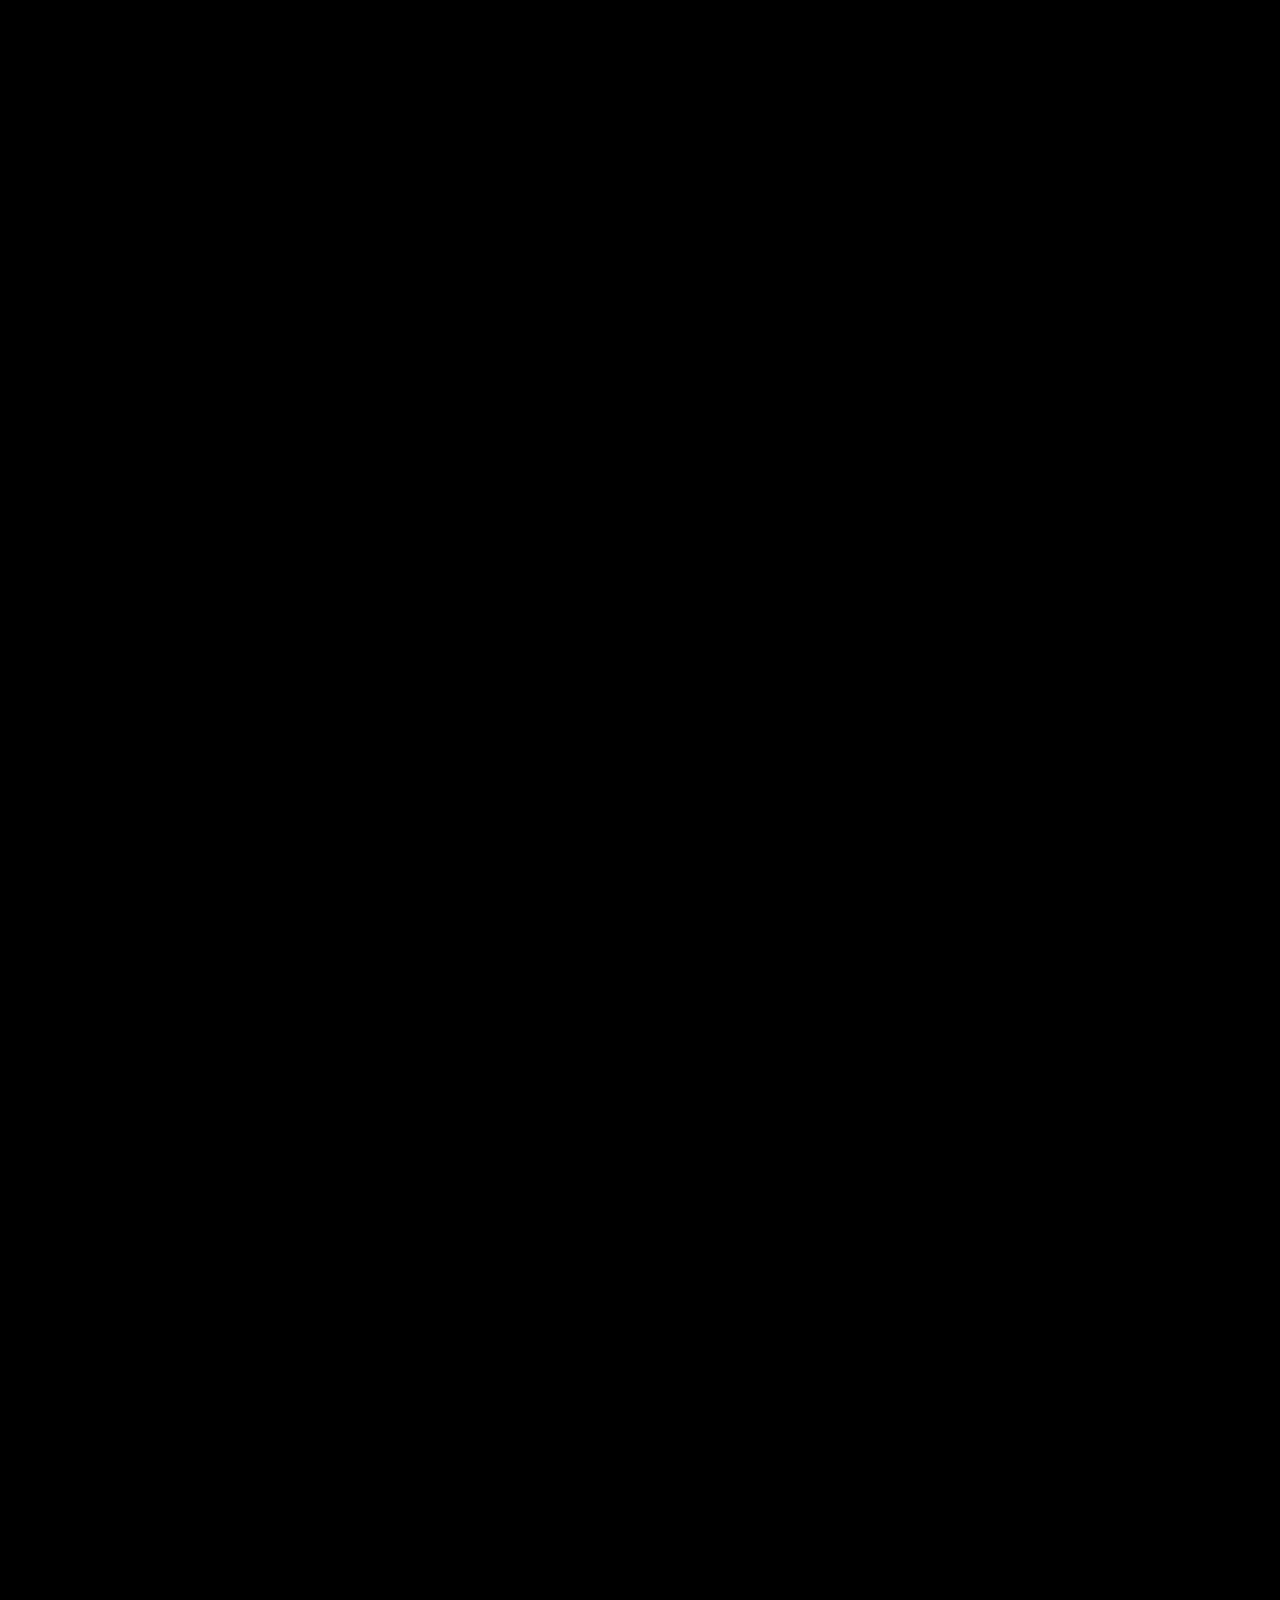
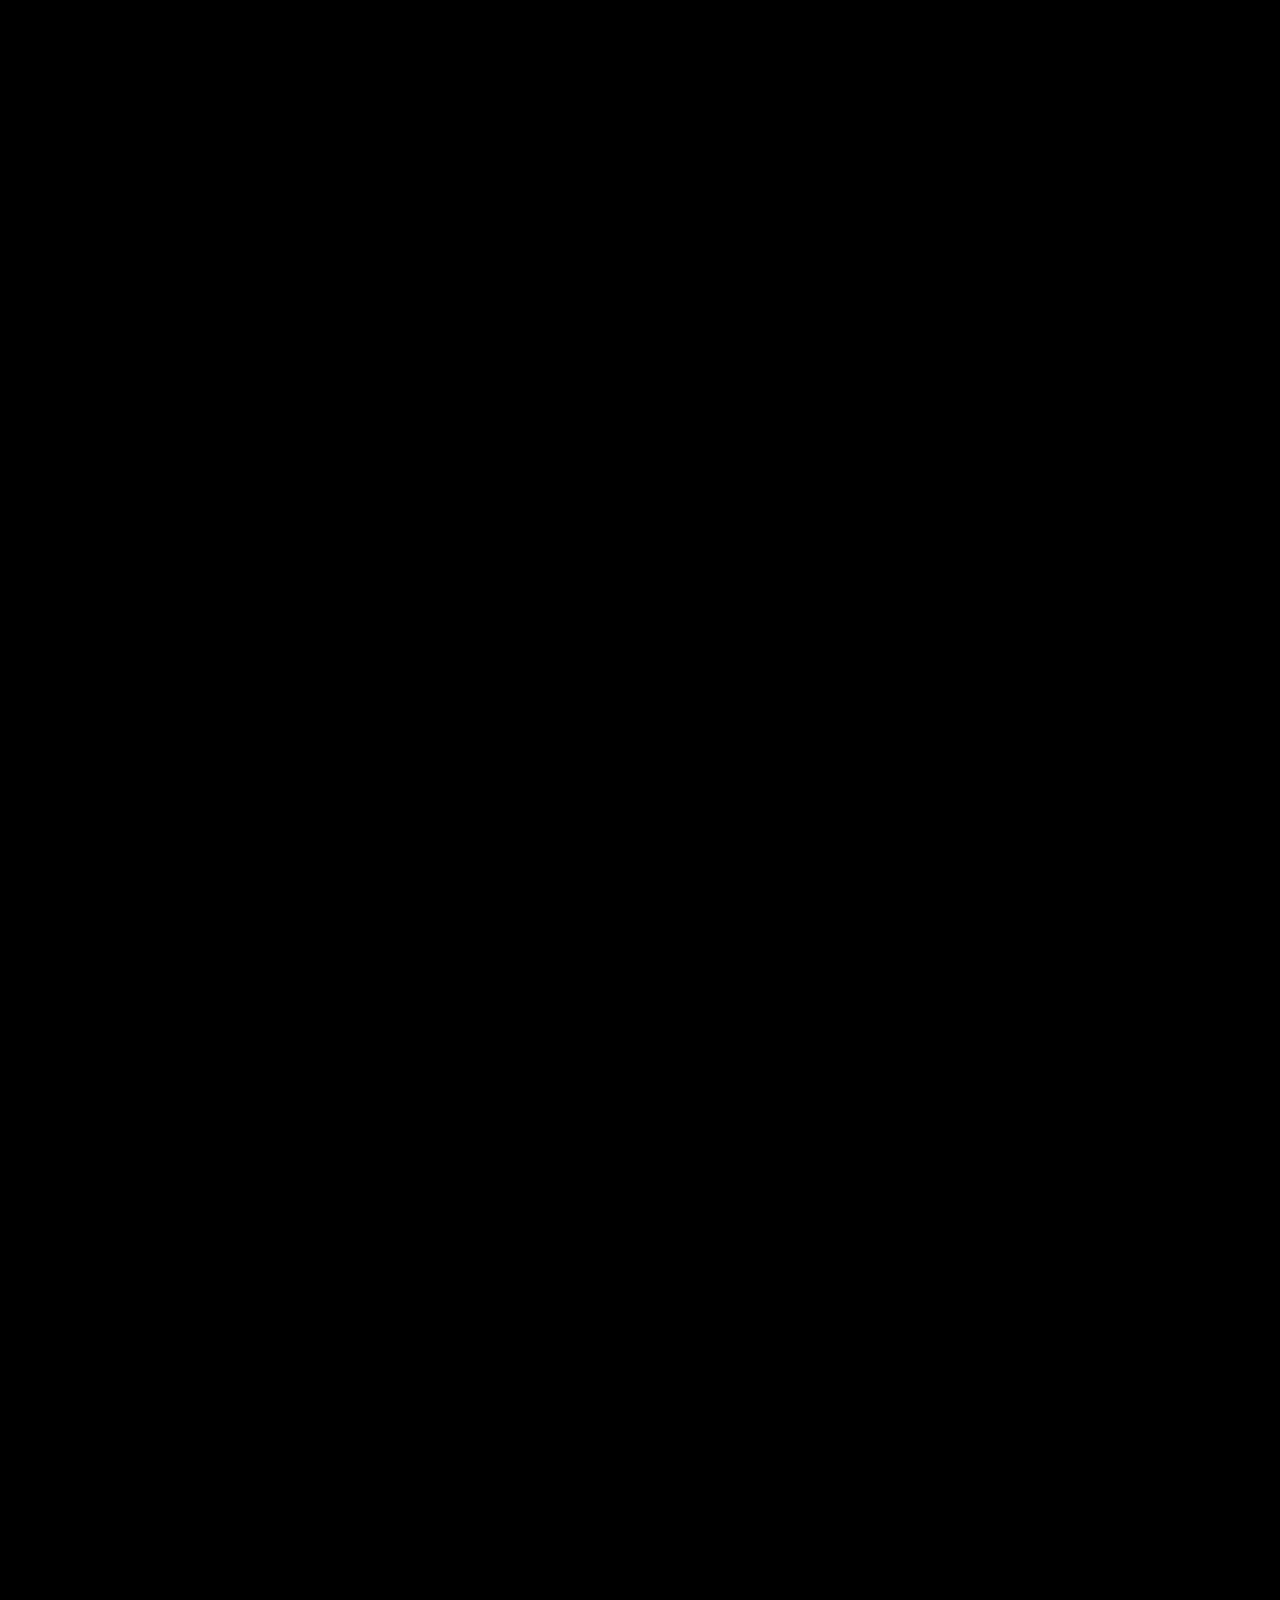
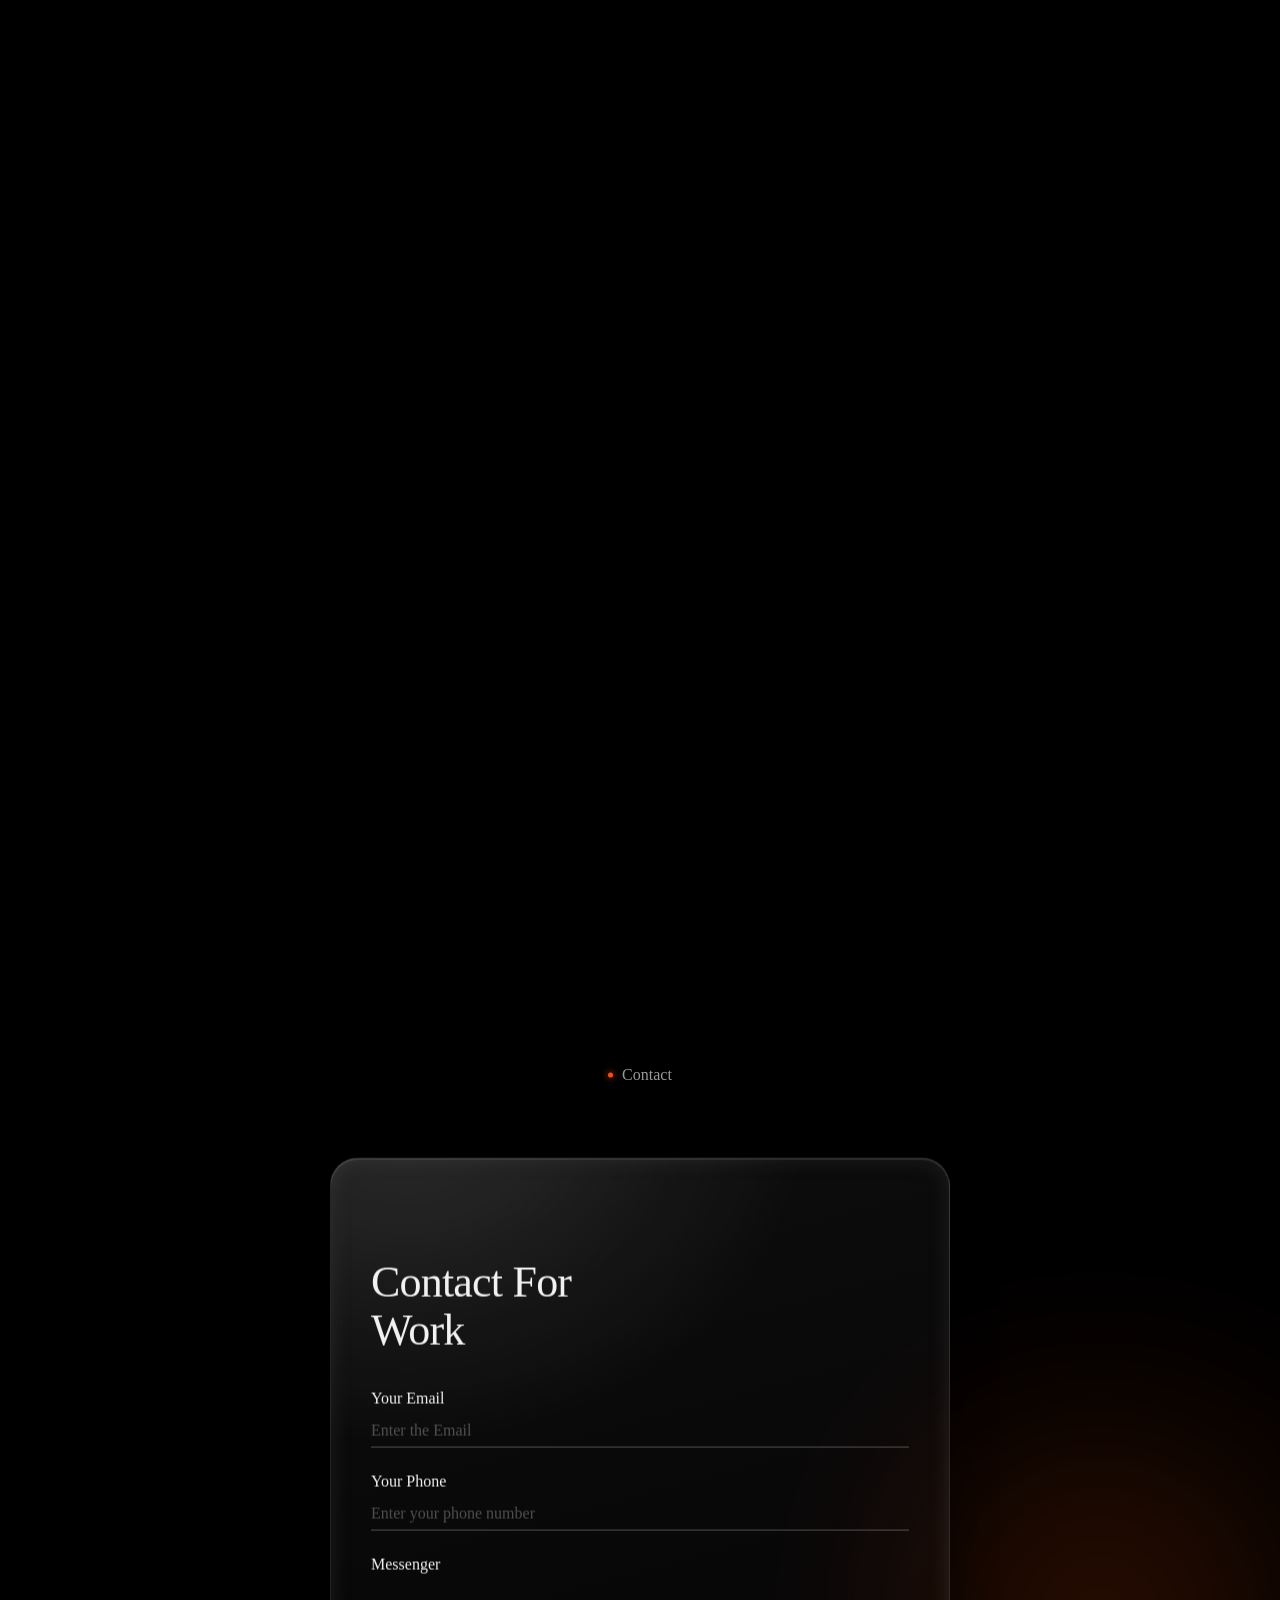
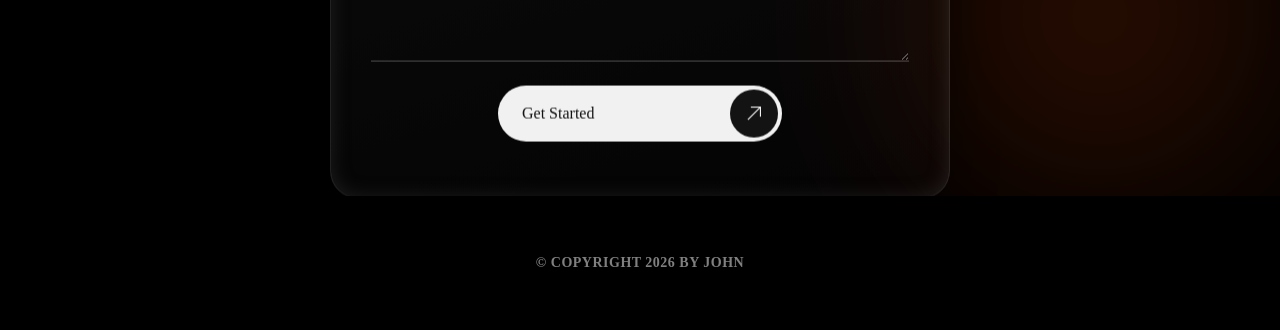
==== commit bf2c5b12: "Mobile: double the Works content box height (and outer card to fit)" ====
--- a/index.html
+++ b/index.html
@@ -22,7 +22,7 @@
     <link rel="stylesheet" type="text/css" href="asset/css/bootstrap-select.min.css">
 
     <!-- Theme Style -->
-    <link rel="stylesheet" type="text/css" href="asset/css/styles.css?v=122">
+    <link rel="stylesheet" type="text/css" href="asset/css/styles.css?v=123">
     <link rel="stylesheet" type="text/css" href="asset/css/swiper-bundle.min.css">
     <link rel="stylesheet" type="text/css" href="asset/css/odometer.min.css">
     <link rel="stylesheet" type="text/css" href="asset/css/lightbox.min.css">
--- a/asset/css/styles.css
+++ b/asset/css/styles.css
@@ -6041,7 +6041,7 @@
     bottom: 6px;
     left: 14px;
     right: 14px;
-    height: 140px;
+    height: 284px;
     border-radius: 20px;
   }
   .jd-work-image img {
@@ -6050,7 +6050,7 @@
   .jd-work-element {
     position: relative;
     inset: auto;
-    height: 166px;
+    height: 310px;
     min-height: 0;
     opacity: 0;
     transform: translateY(40px);
@@ -6117,7 +6117,7 @@
     /* .infor va con position:absolute, así que no aporta altura al
        contenedor — sin esto, el cuadro gris se encoge al tamaño del
        botón de flecha y el texto/pill quedan sobresaliendo. */
-    min-height: 144px;
+    min-height: 288px;
     bottom: 4px;
     left: 12px;
     right: 12px;
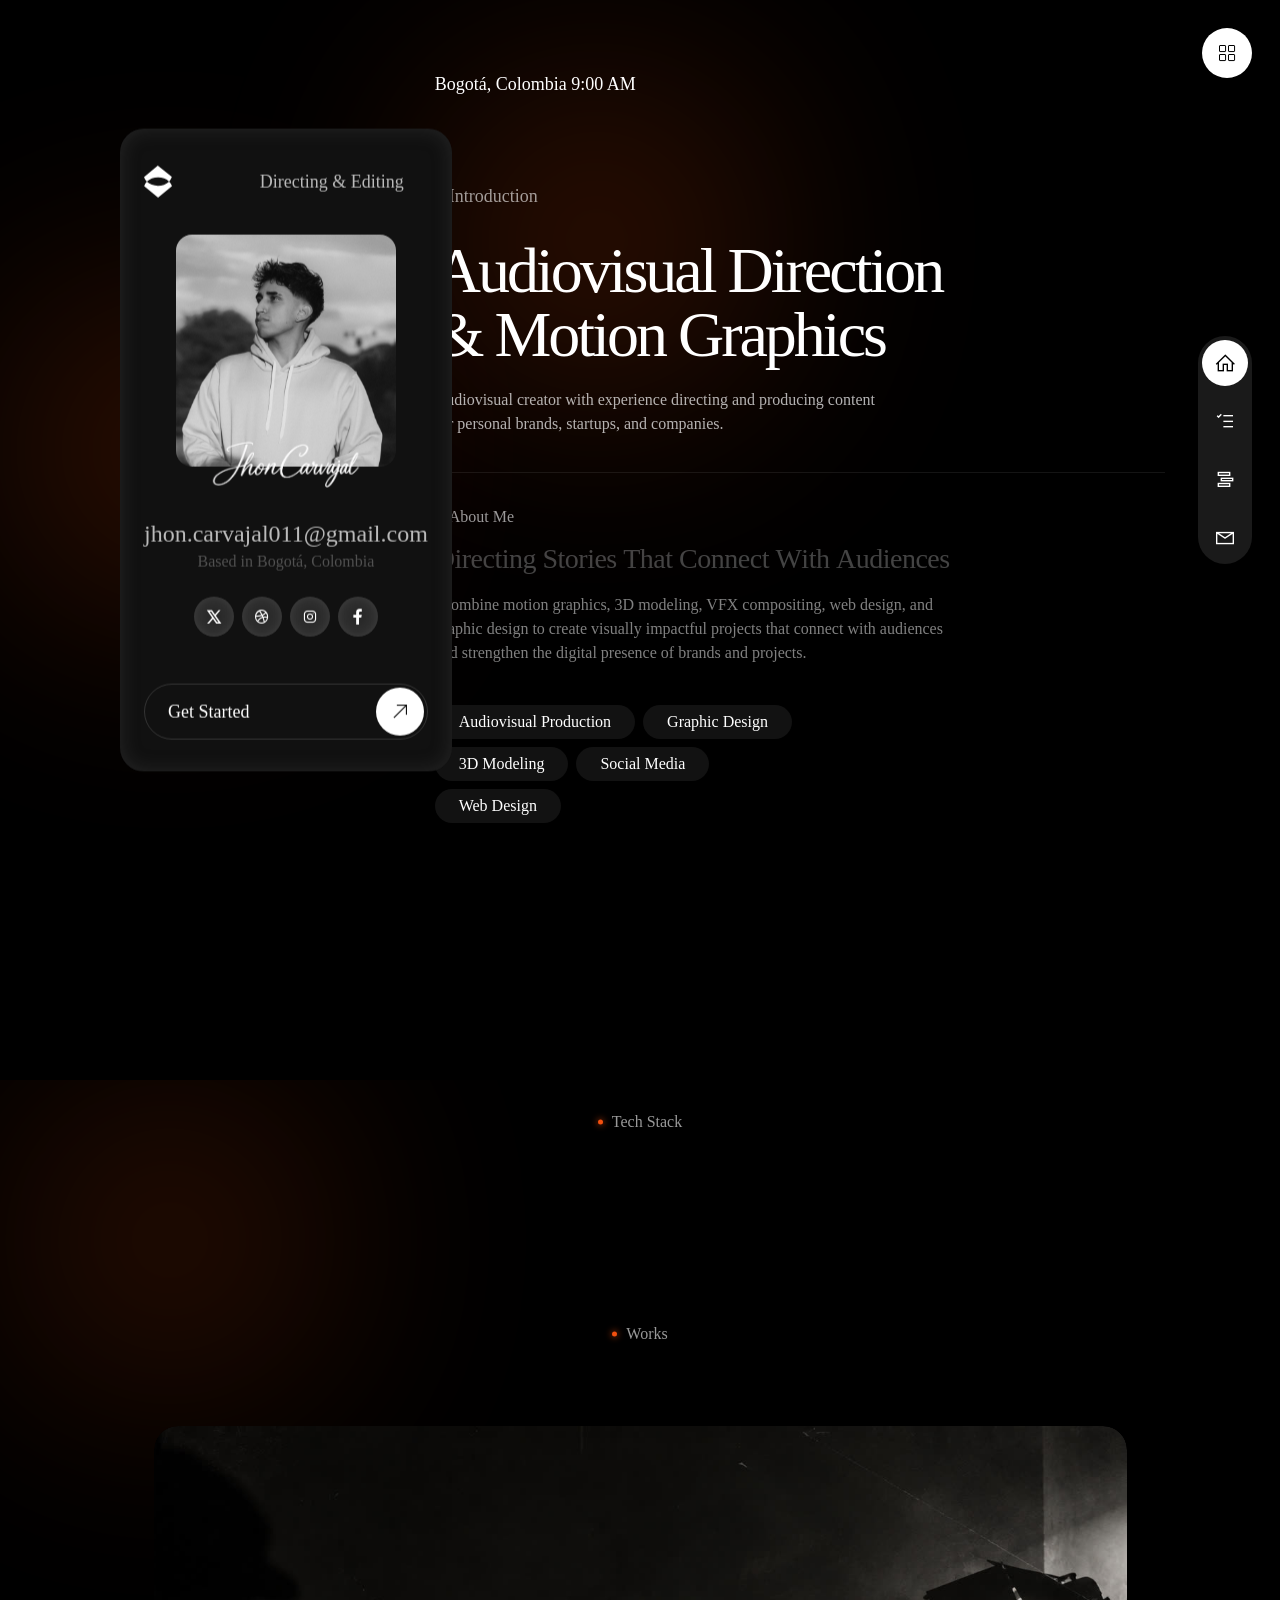
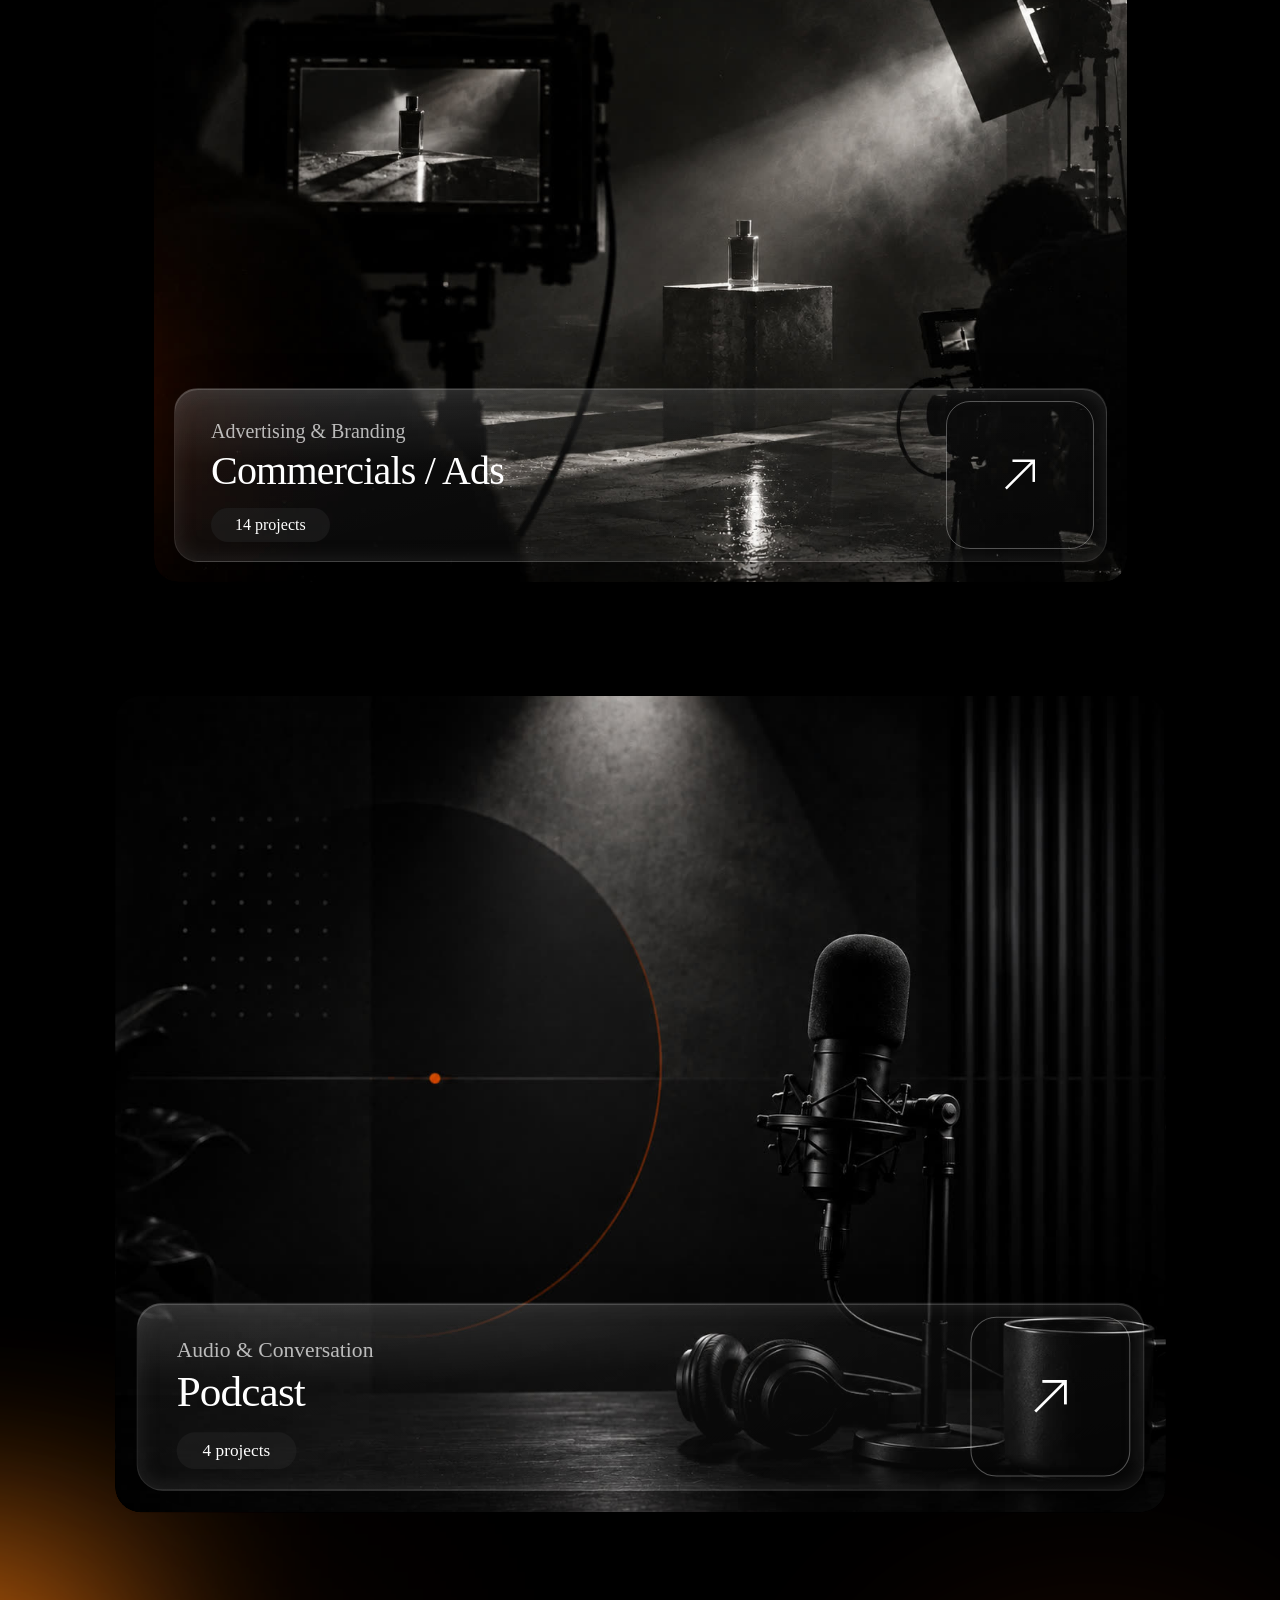
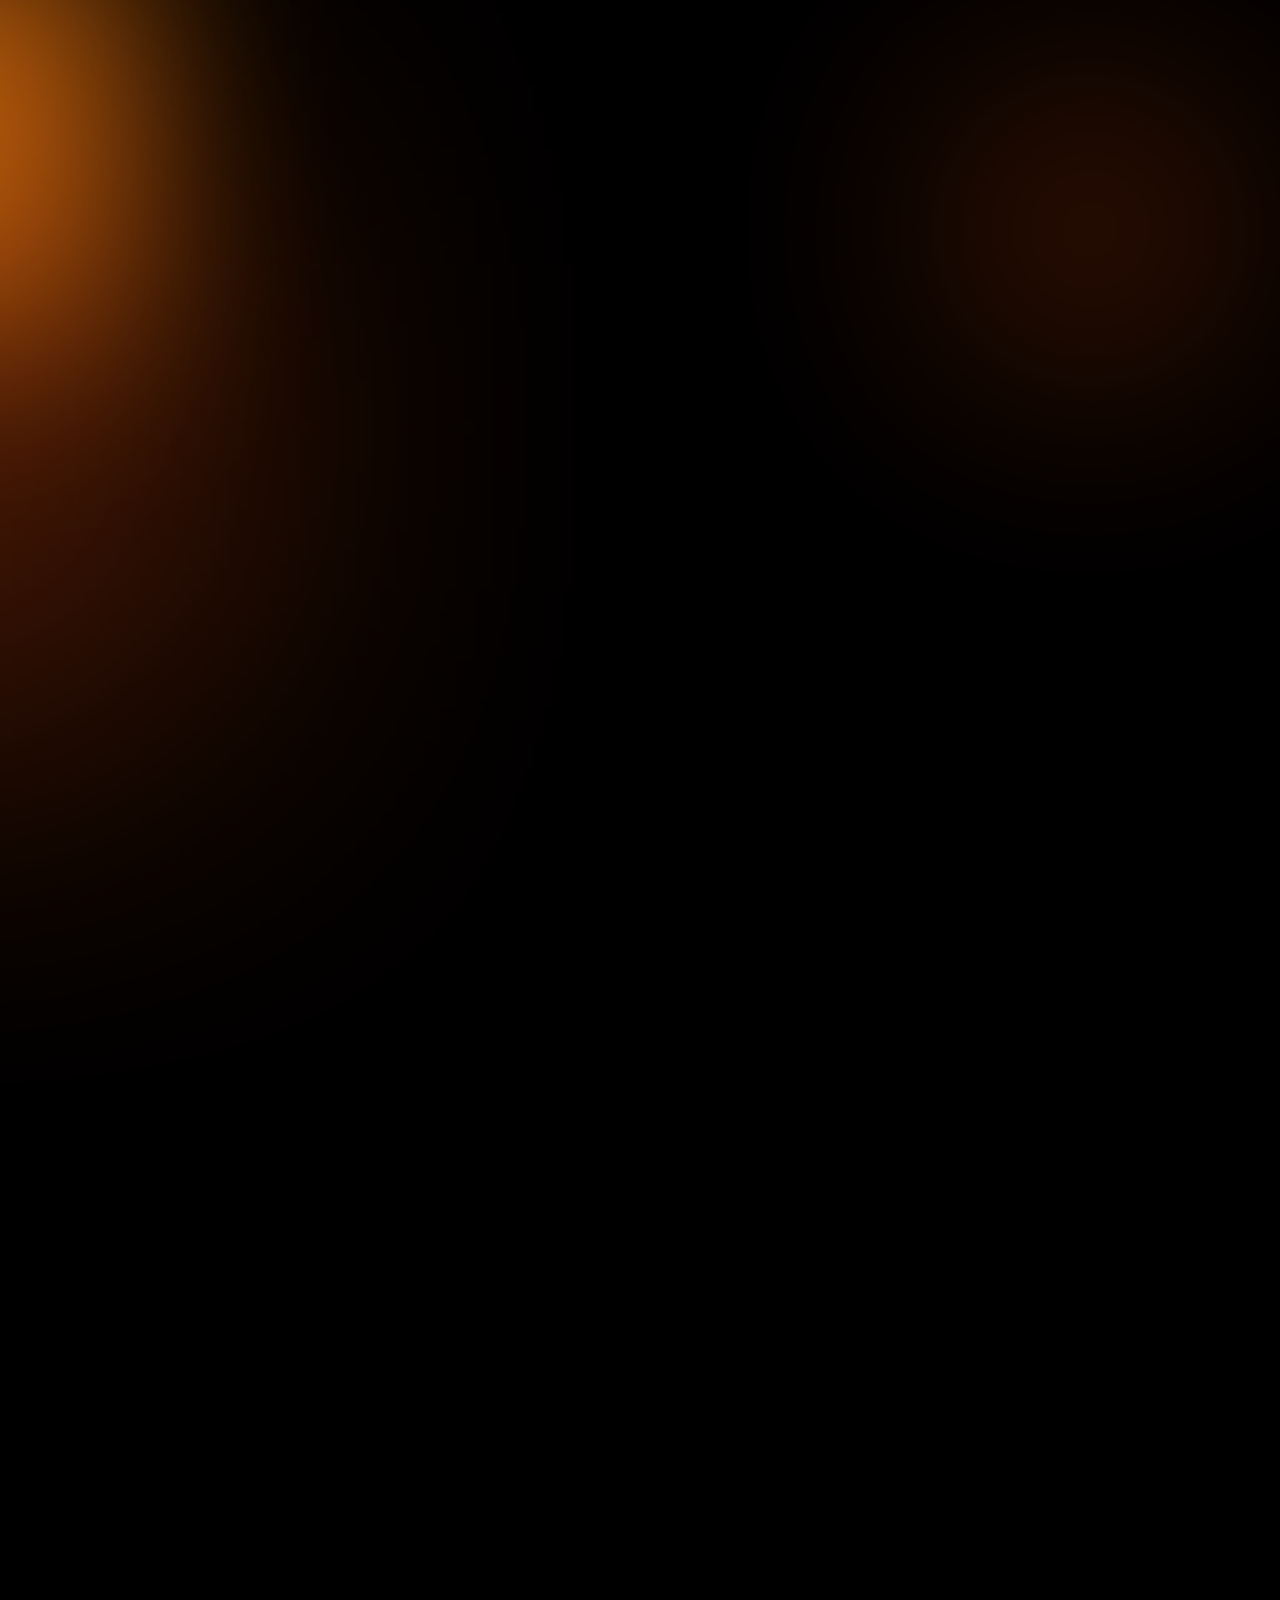
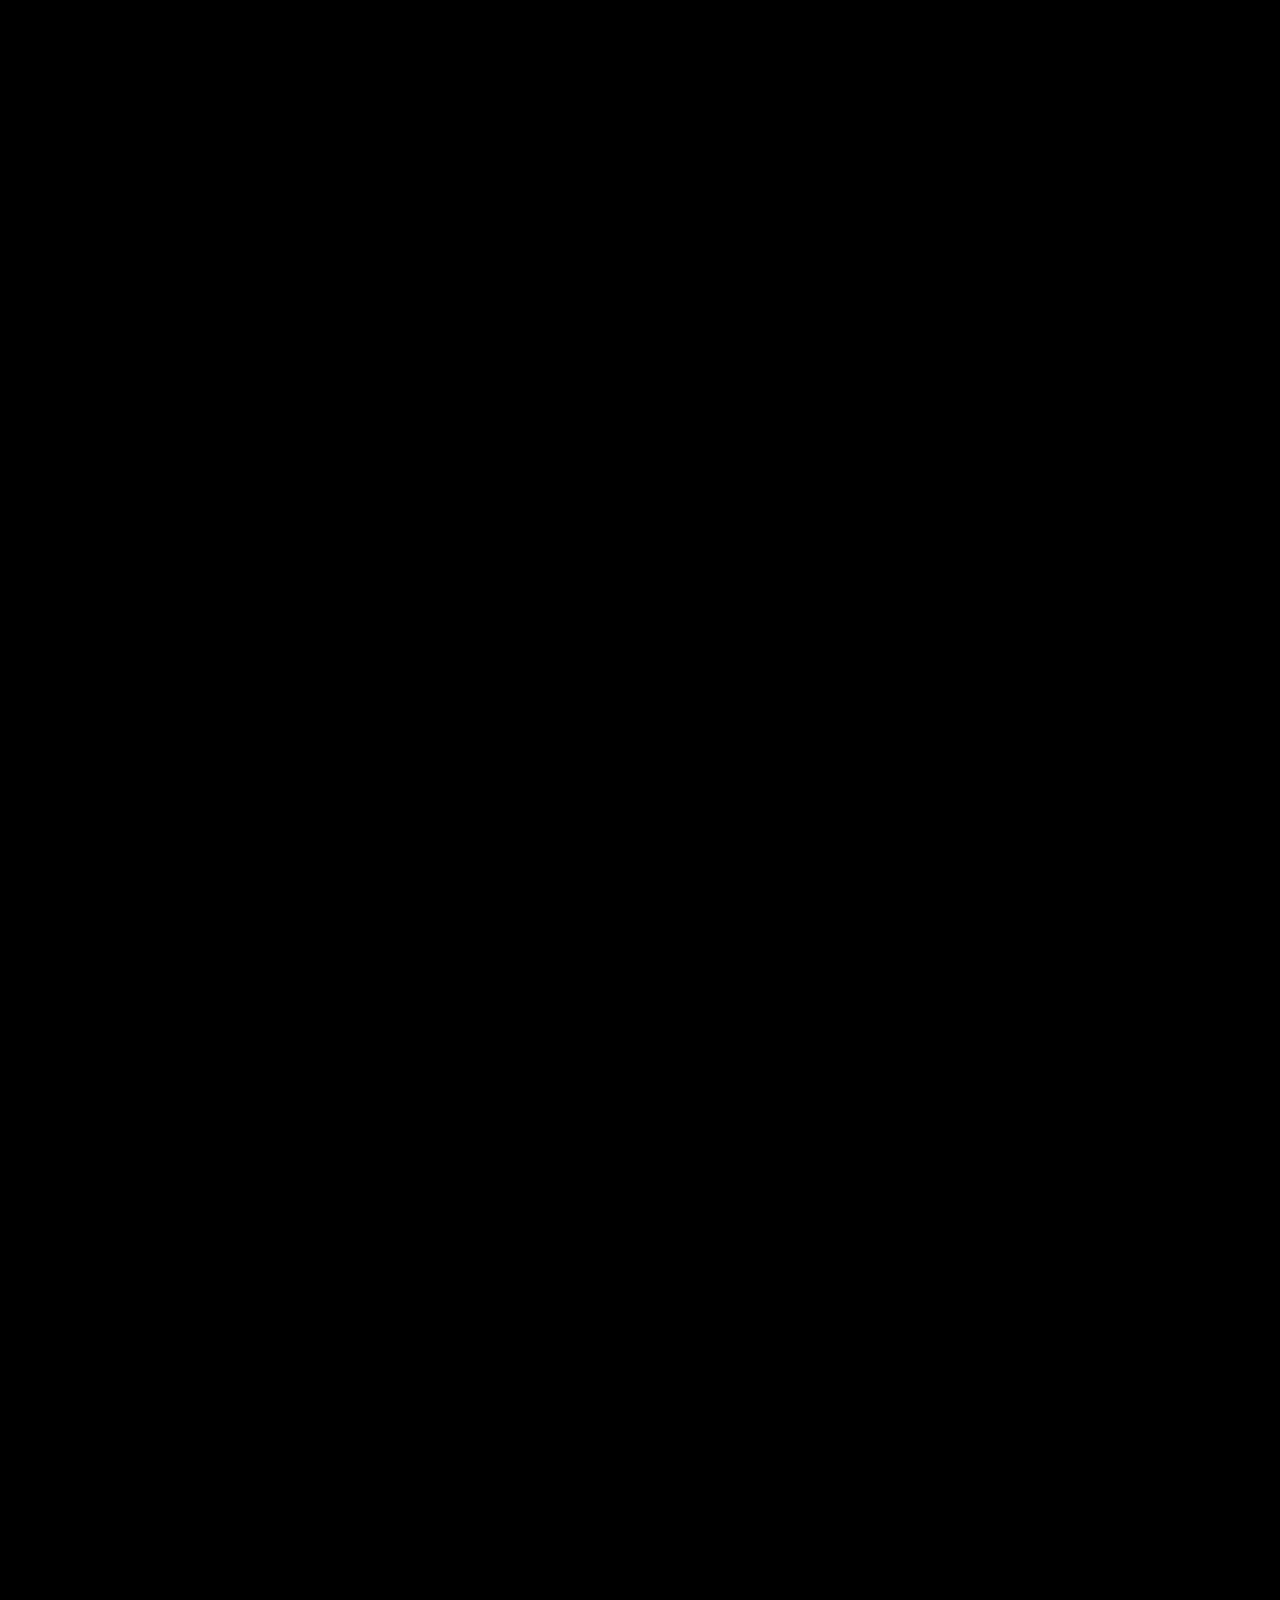
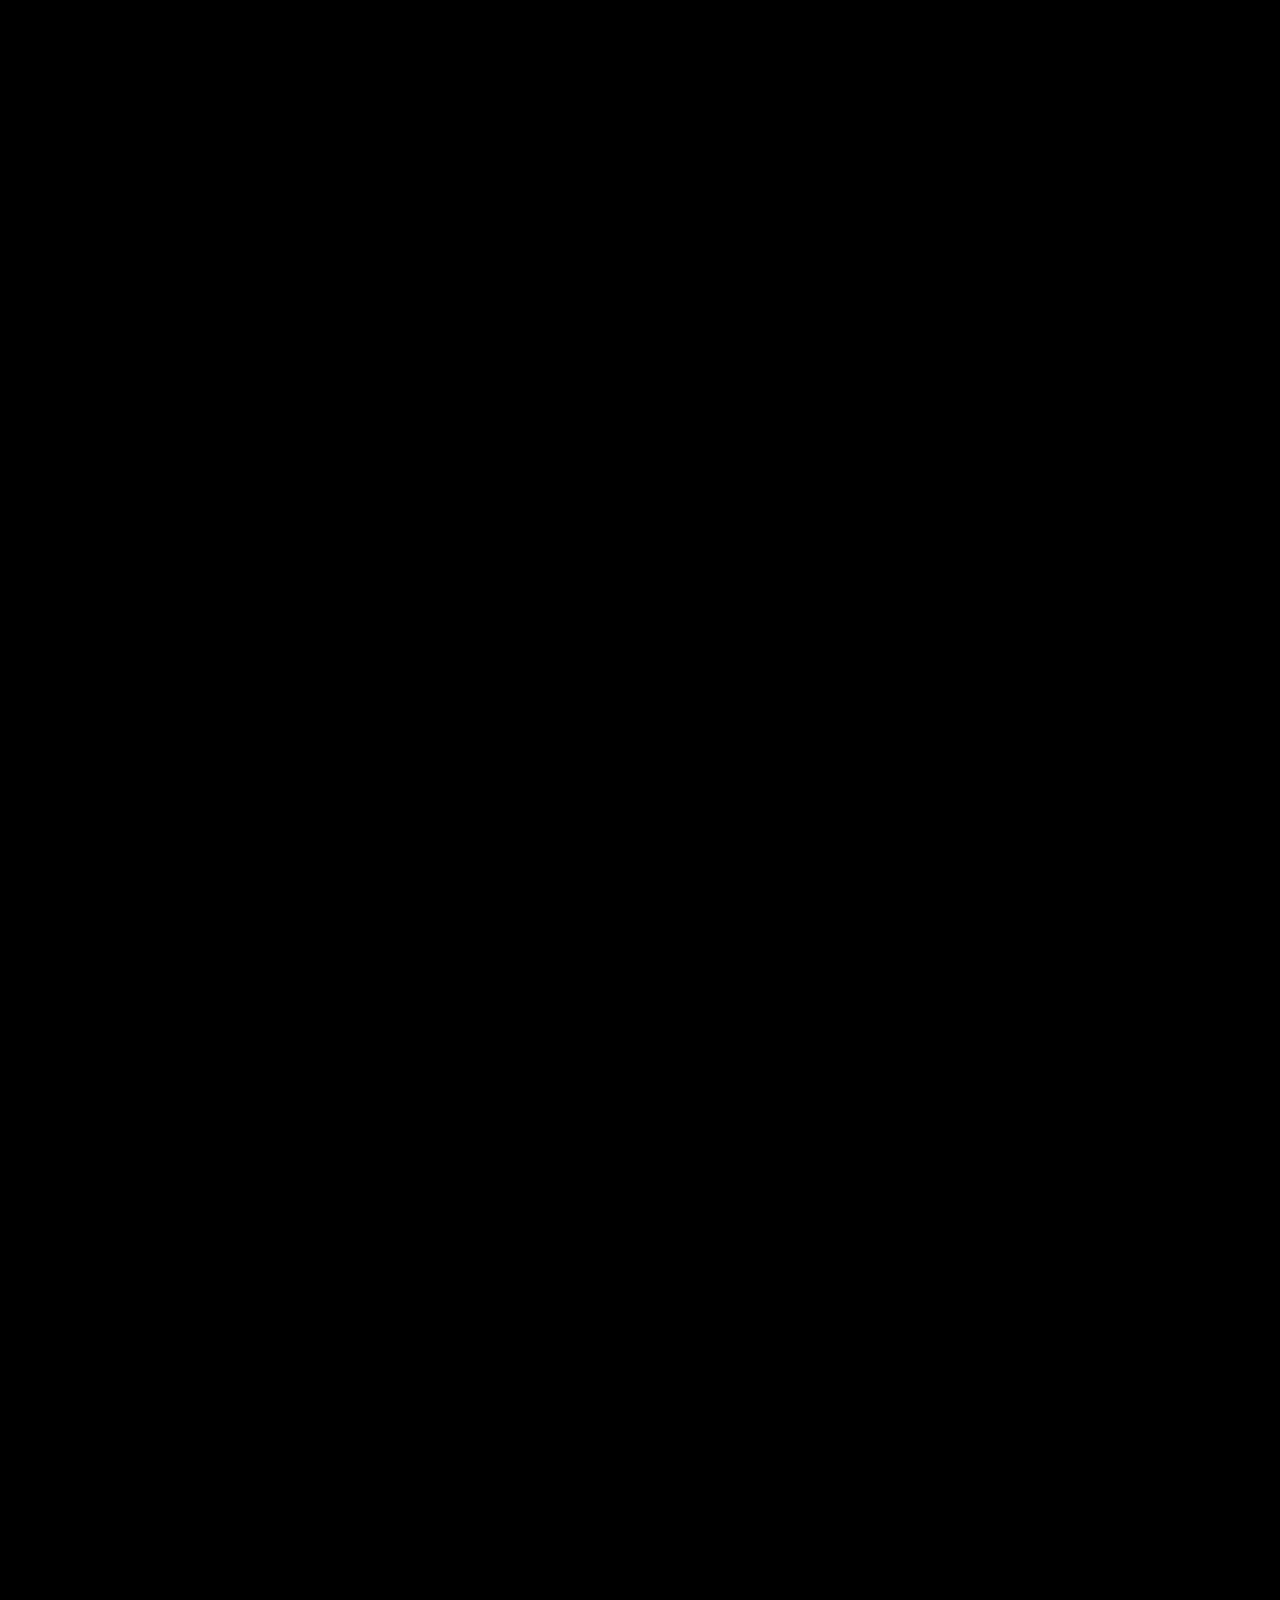
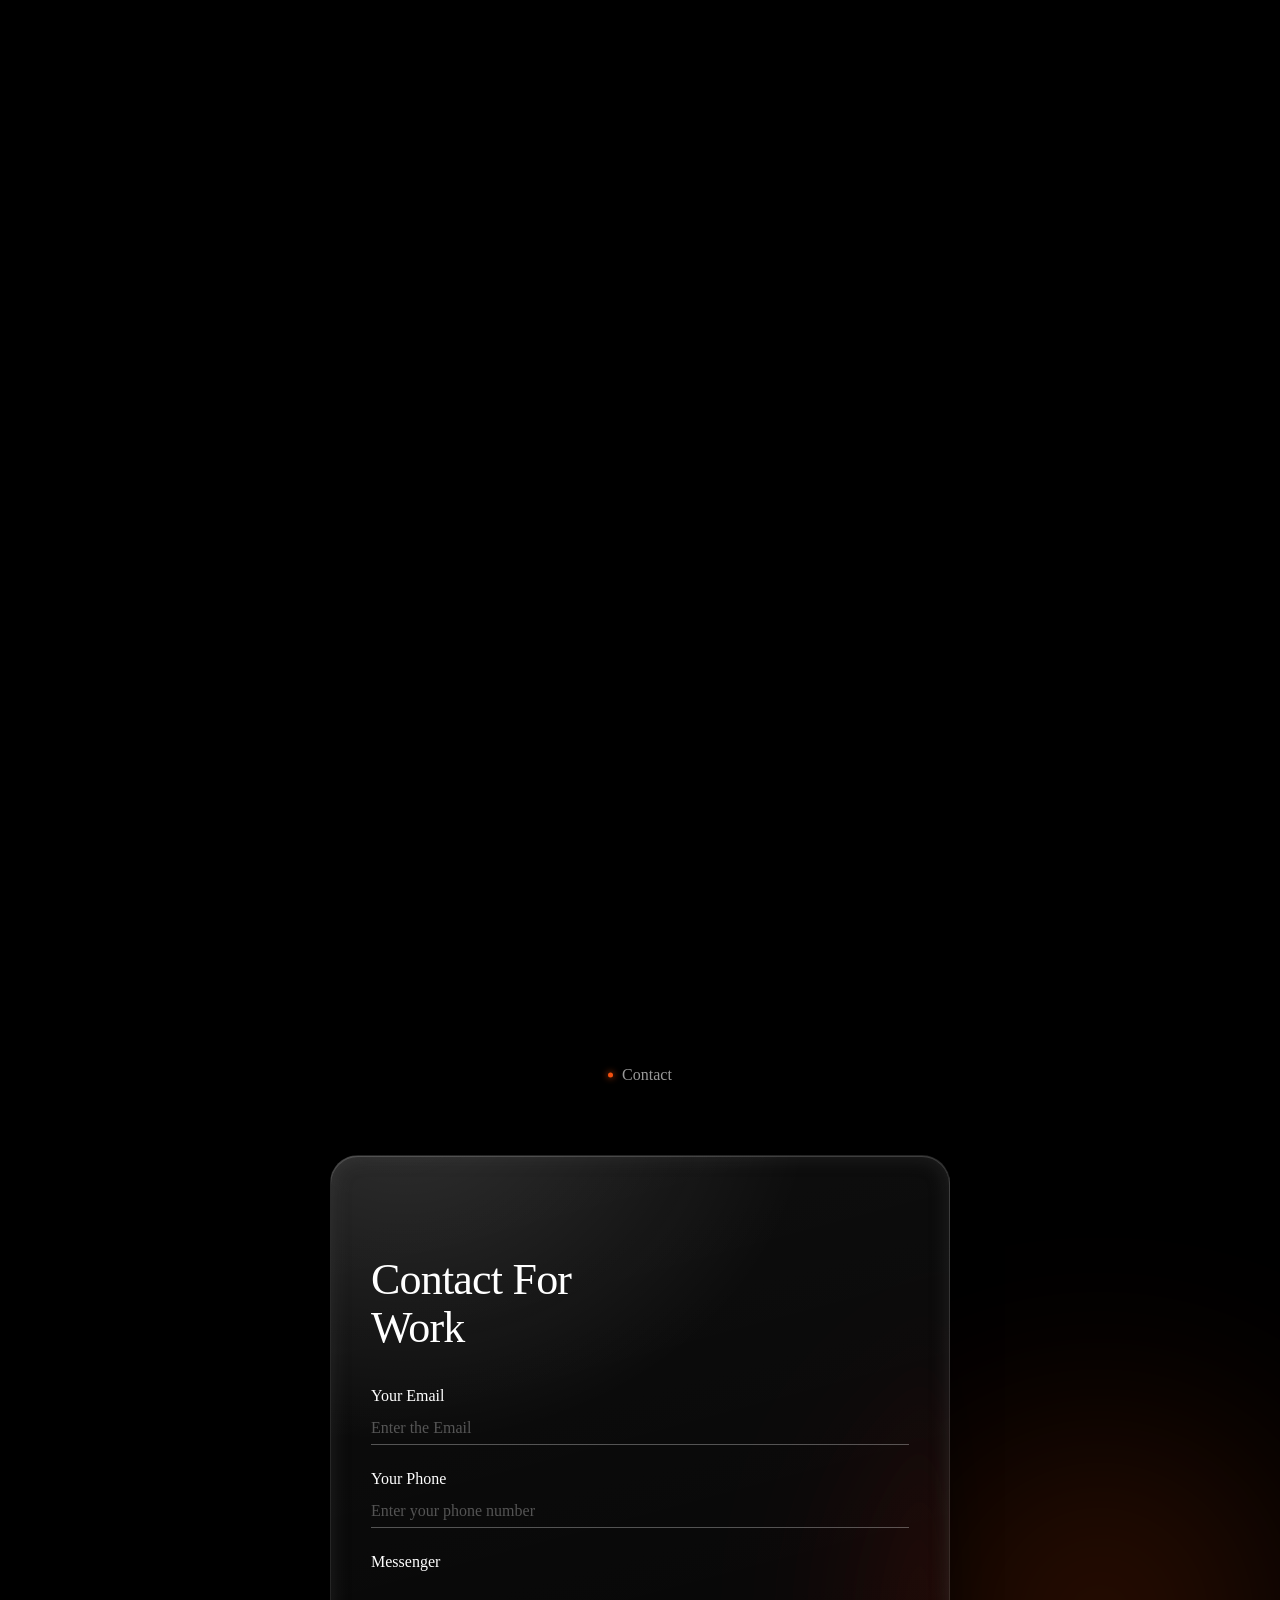
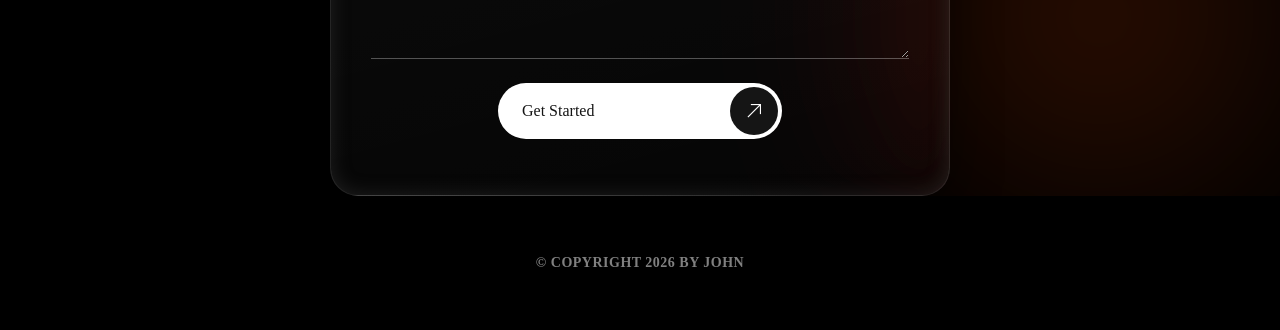
==== commit 7c4e84a4: "Mobile: give the Works arrow button the same right-side breathing room as the left" ====
--- a/index.html
+++ b/index.html
@@ -22,7 +22,7 @@
     <link rel="stylesheet" type="text/css" href="asset/css/bootstrap-select.min.css">
 
     <!-- Theme Style -->
-    <link rel="stylesheet" type="text/css" href="asset/css/styles.css?v=123">
+    <link rel="stylesheet" type="text/css" href="asset/css/styles.css?v=124">
     <link rel="stylesheet" type="text/css" href="asset/css/swiper-bundle.min.css">
     <link rel="stylesheet" type="text/css" href="asset/css/odometer.min.css">
     <link rel="stylesheet" type="text/css" href="asset/css/lightbox.min.css">
--- a/asset/css/styles.css
+++ b/asset/css/styles.css
@@ -6121,7 +6121,7 @@
     bottom: 4px;
     left: 12px;
     right: 12px;
-    padding: 10px 10px 10px 24px;
+    padding: 10px 24px 10px 24px;
   }
   .jd-work-content .btn-links {
     width: 44px;
@@ -6130,7 +6130,7 @@
     border-radius: 12px;
   }
   .jd-work-content .infor {
-    right: 60px !important;
+    right: 74px !important;
   }
 }
 
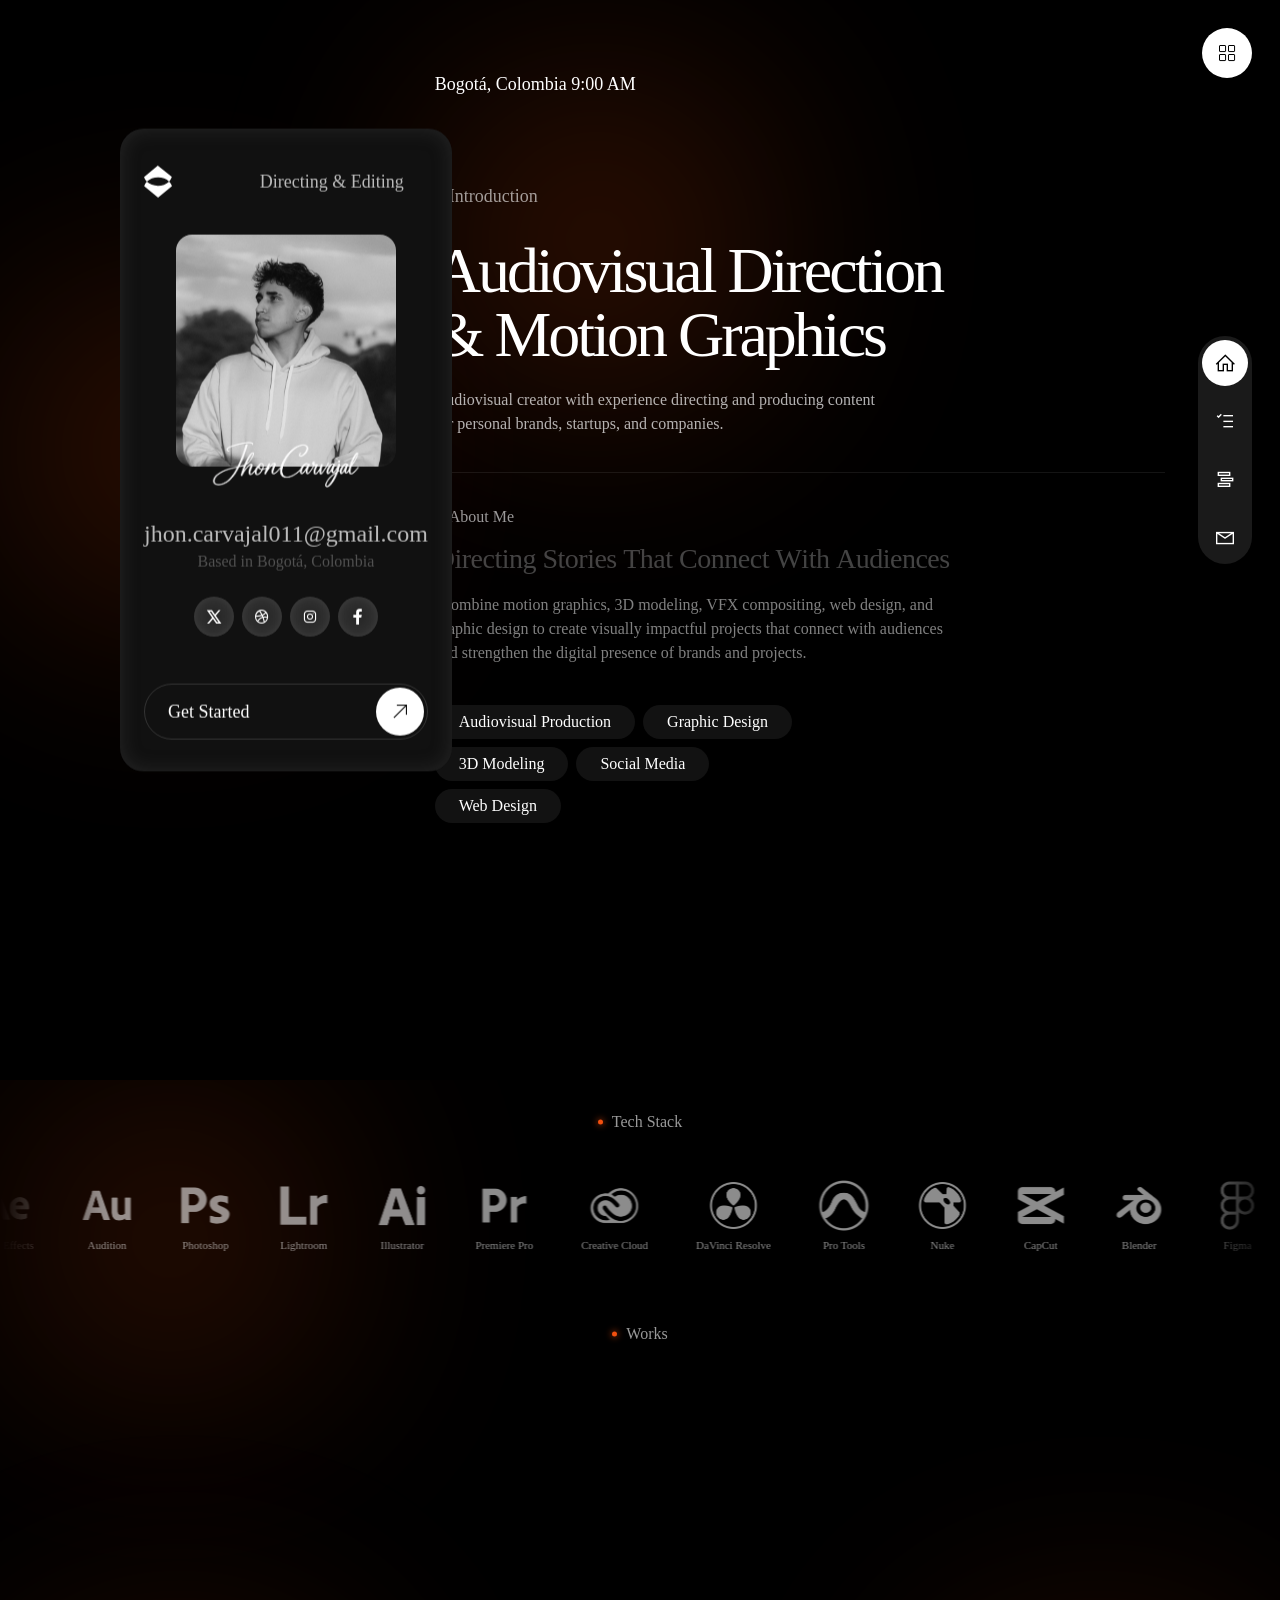
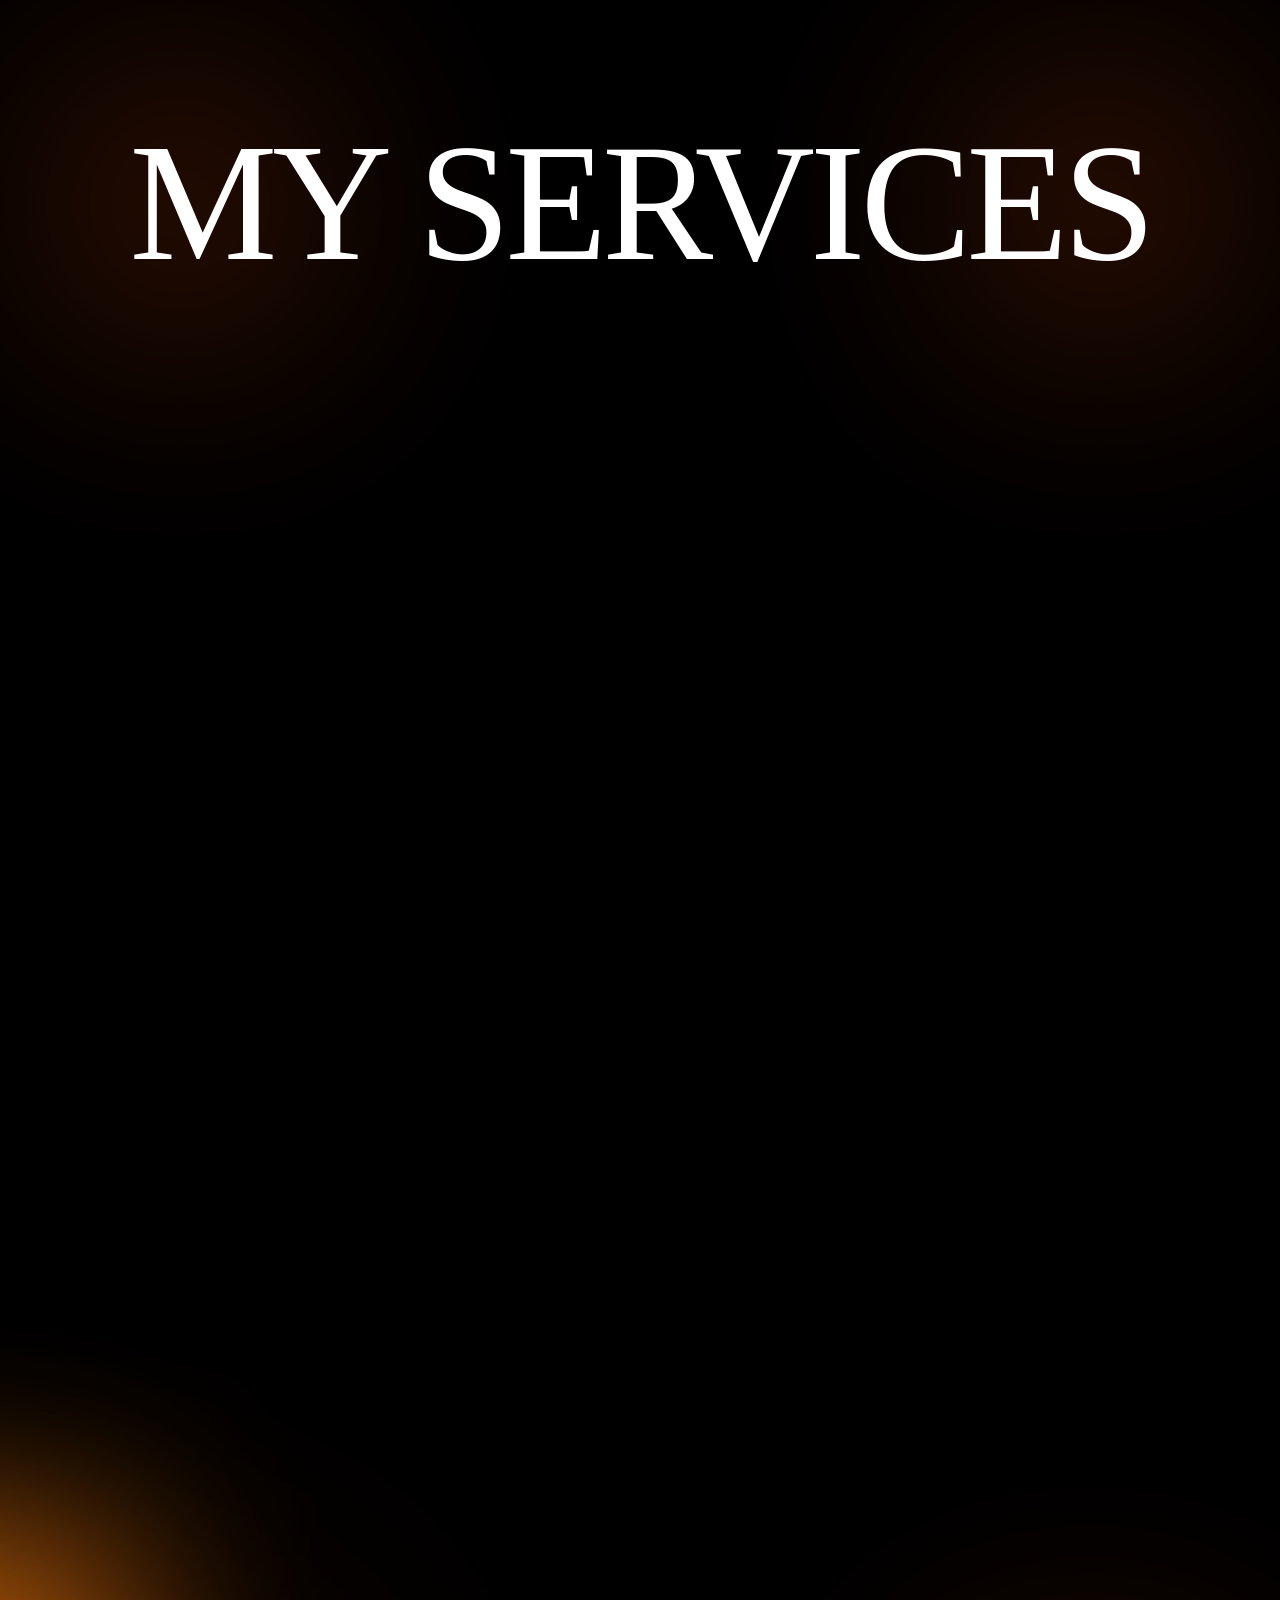
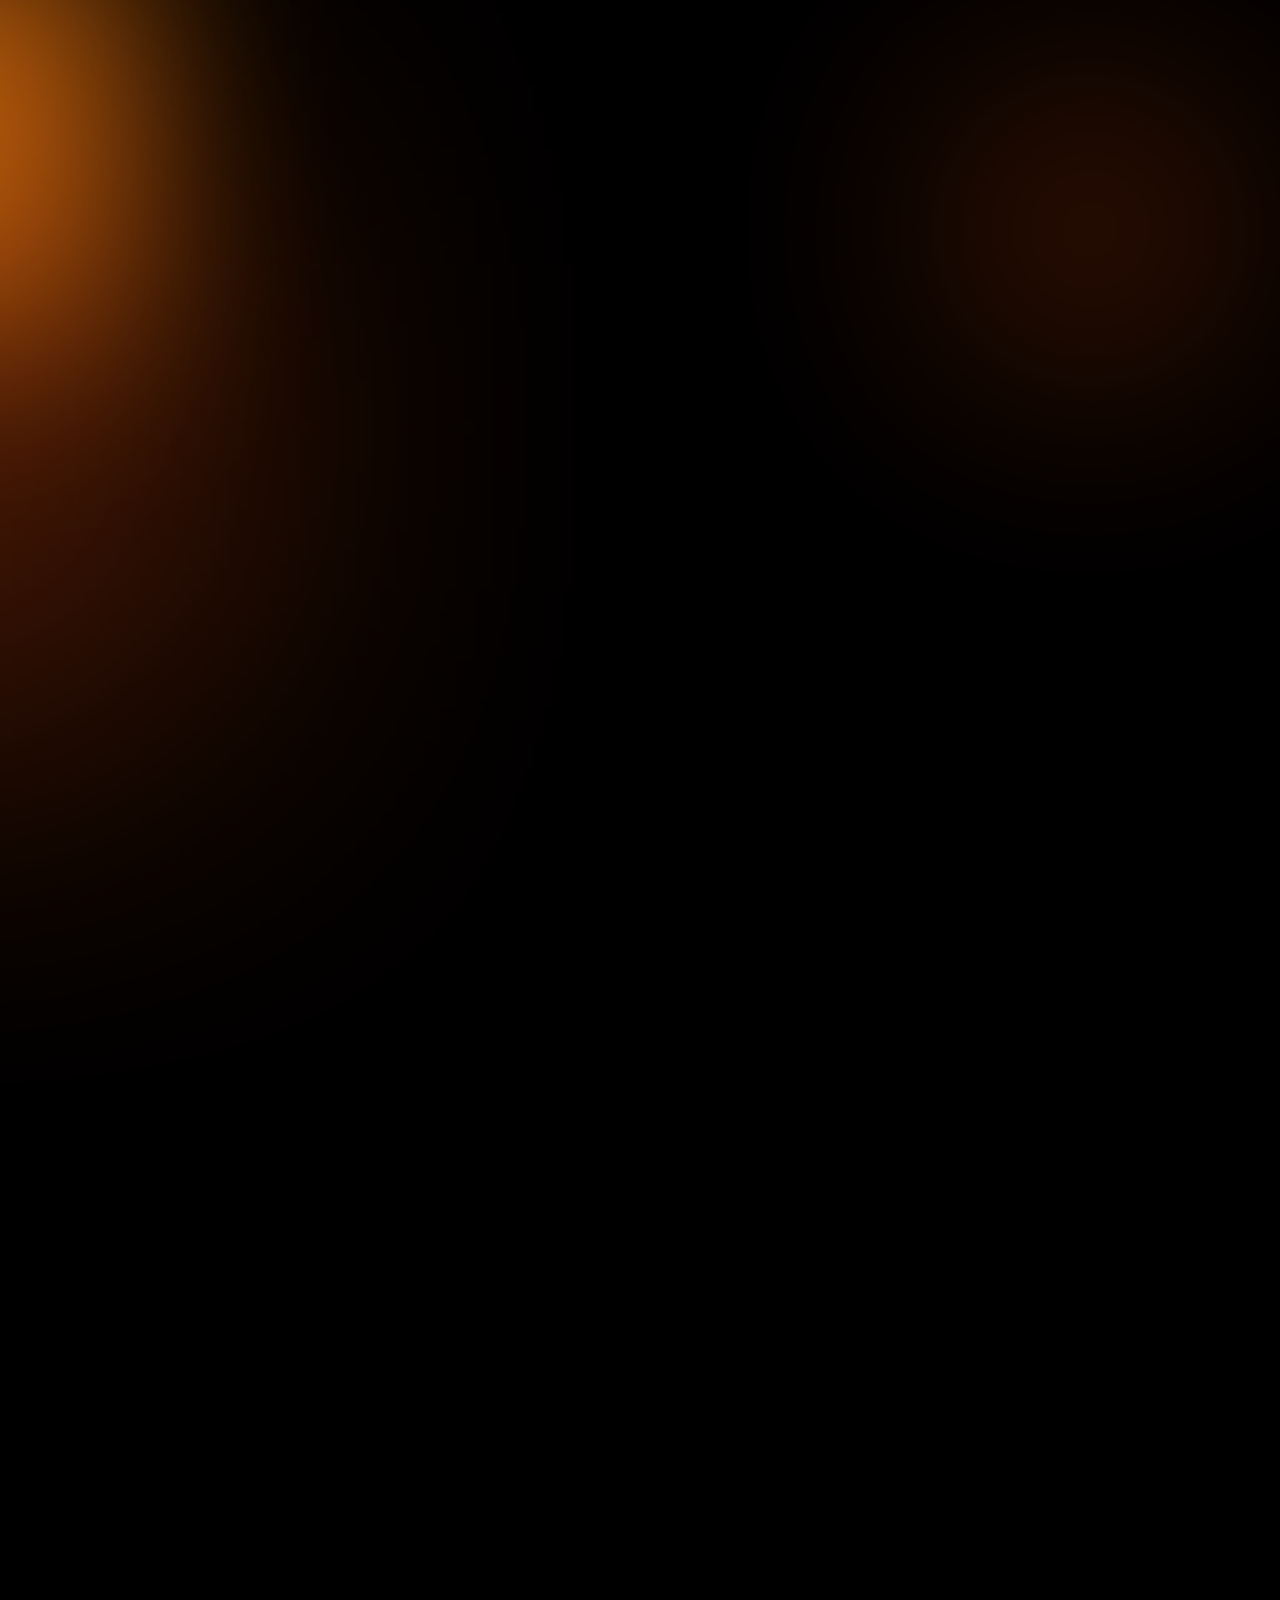
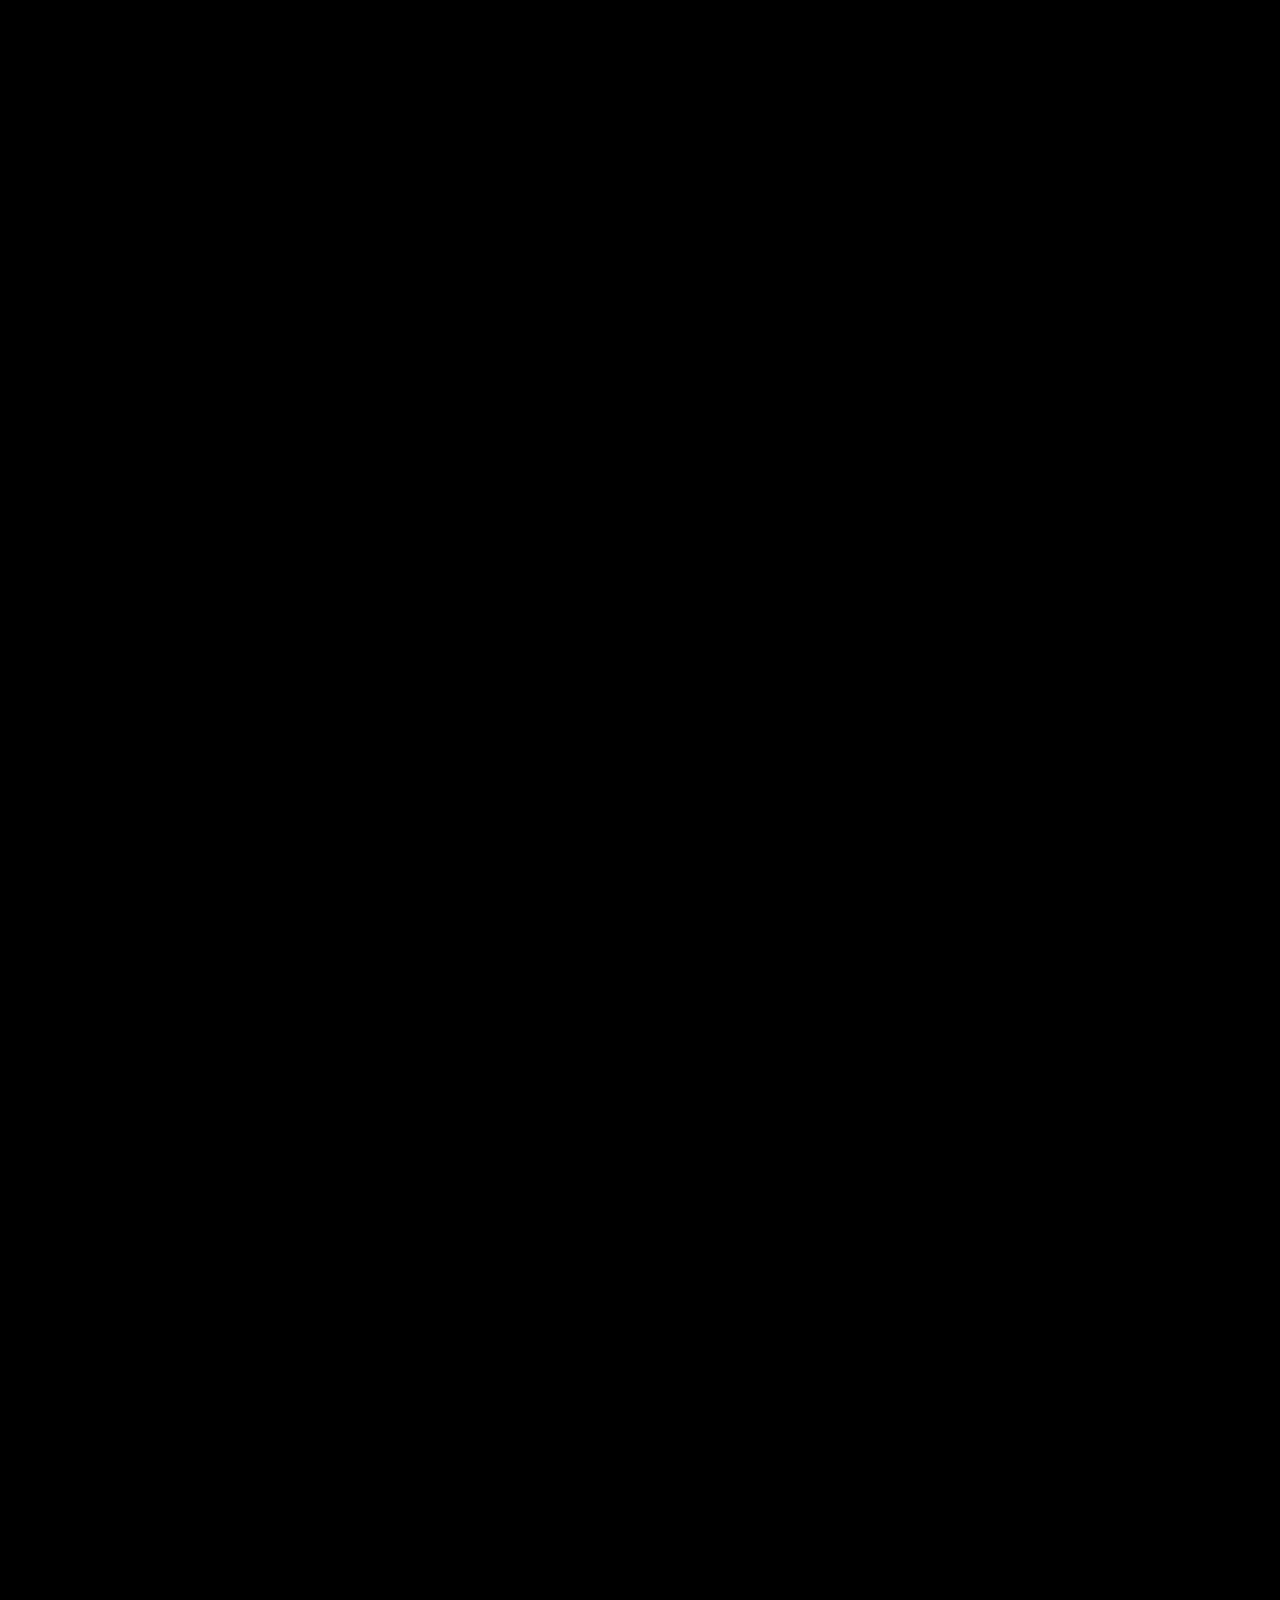
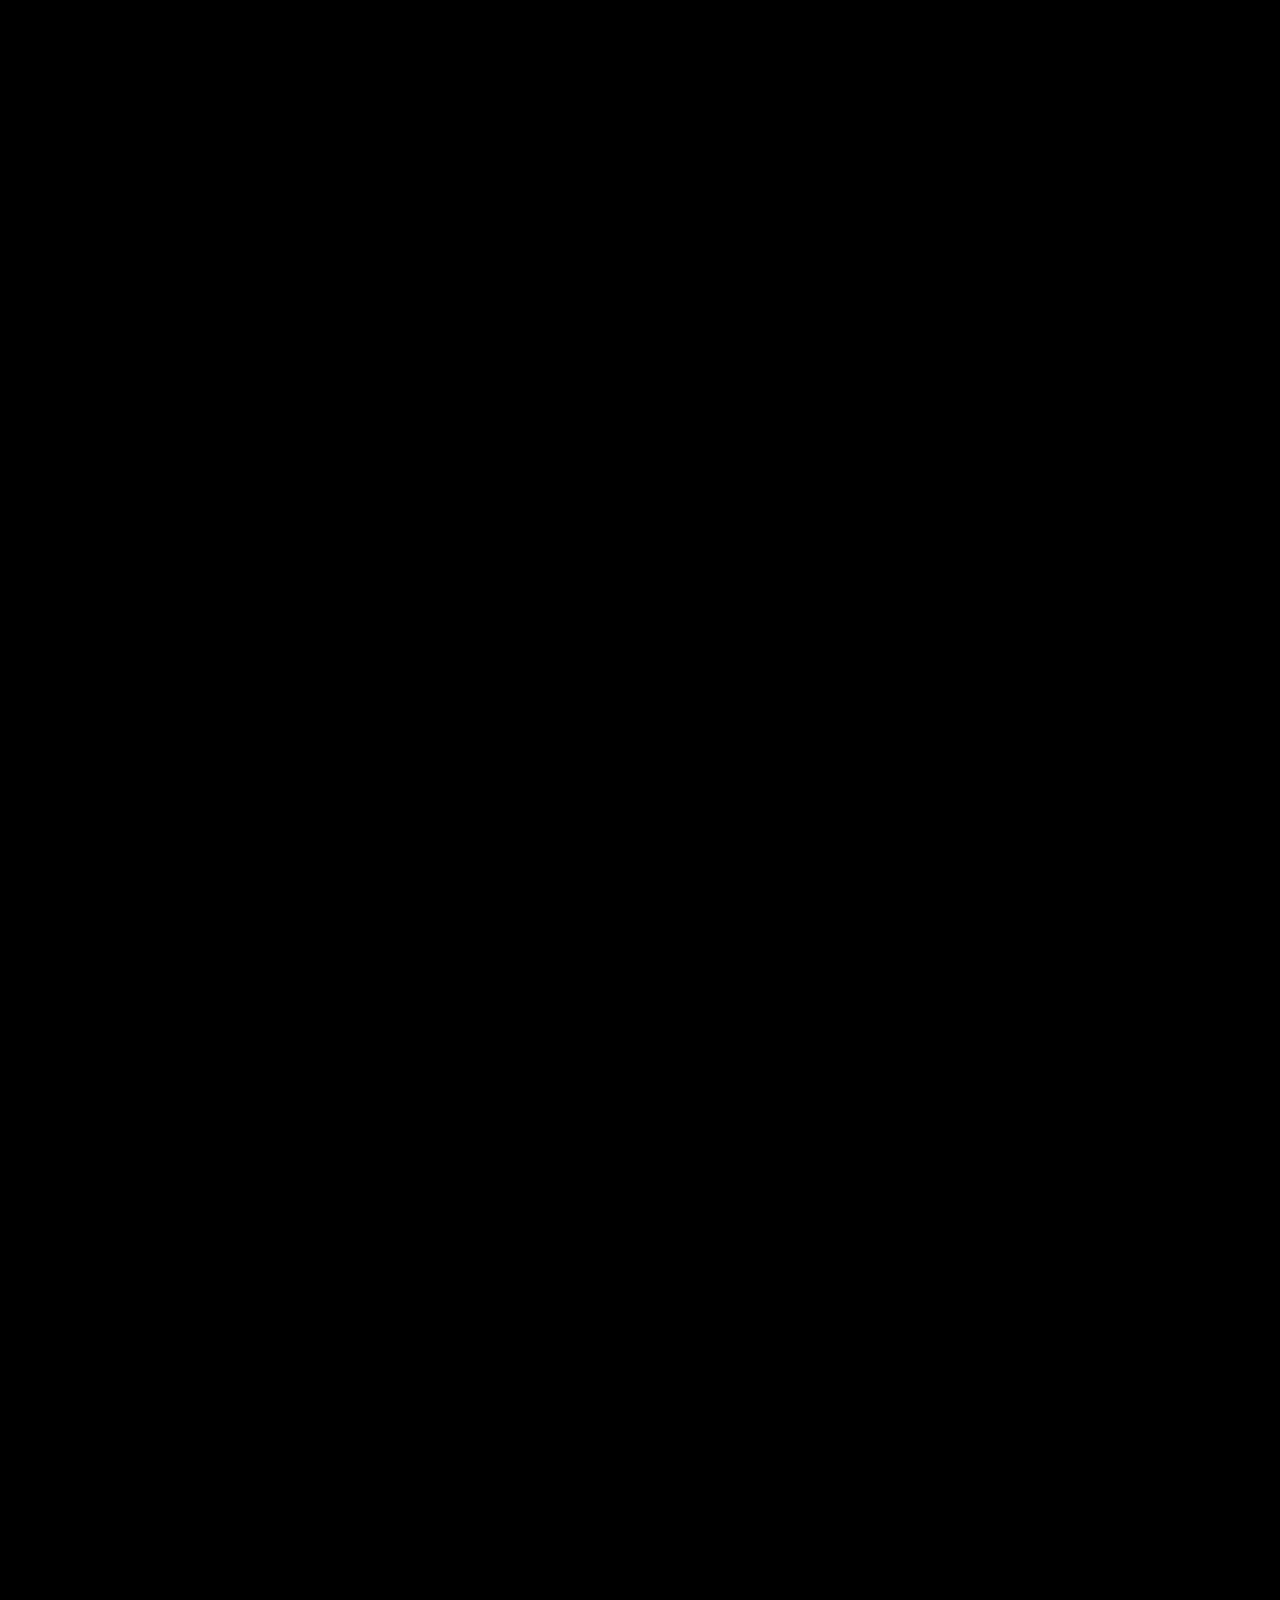
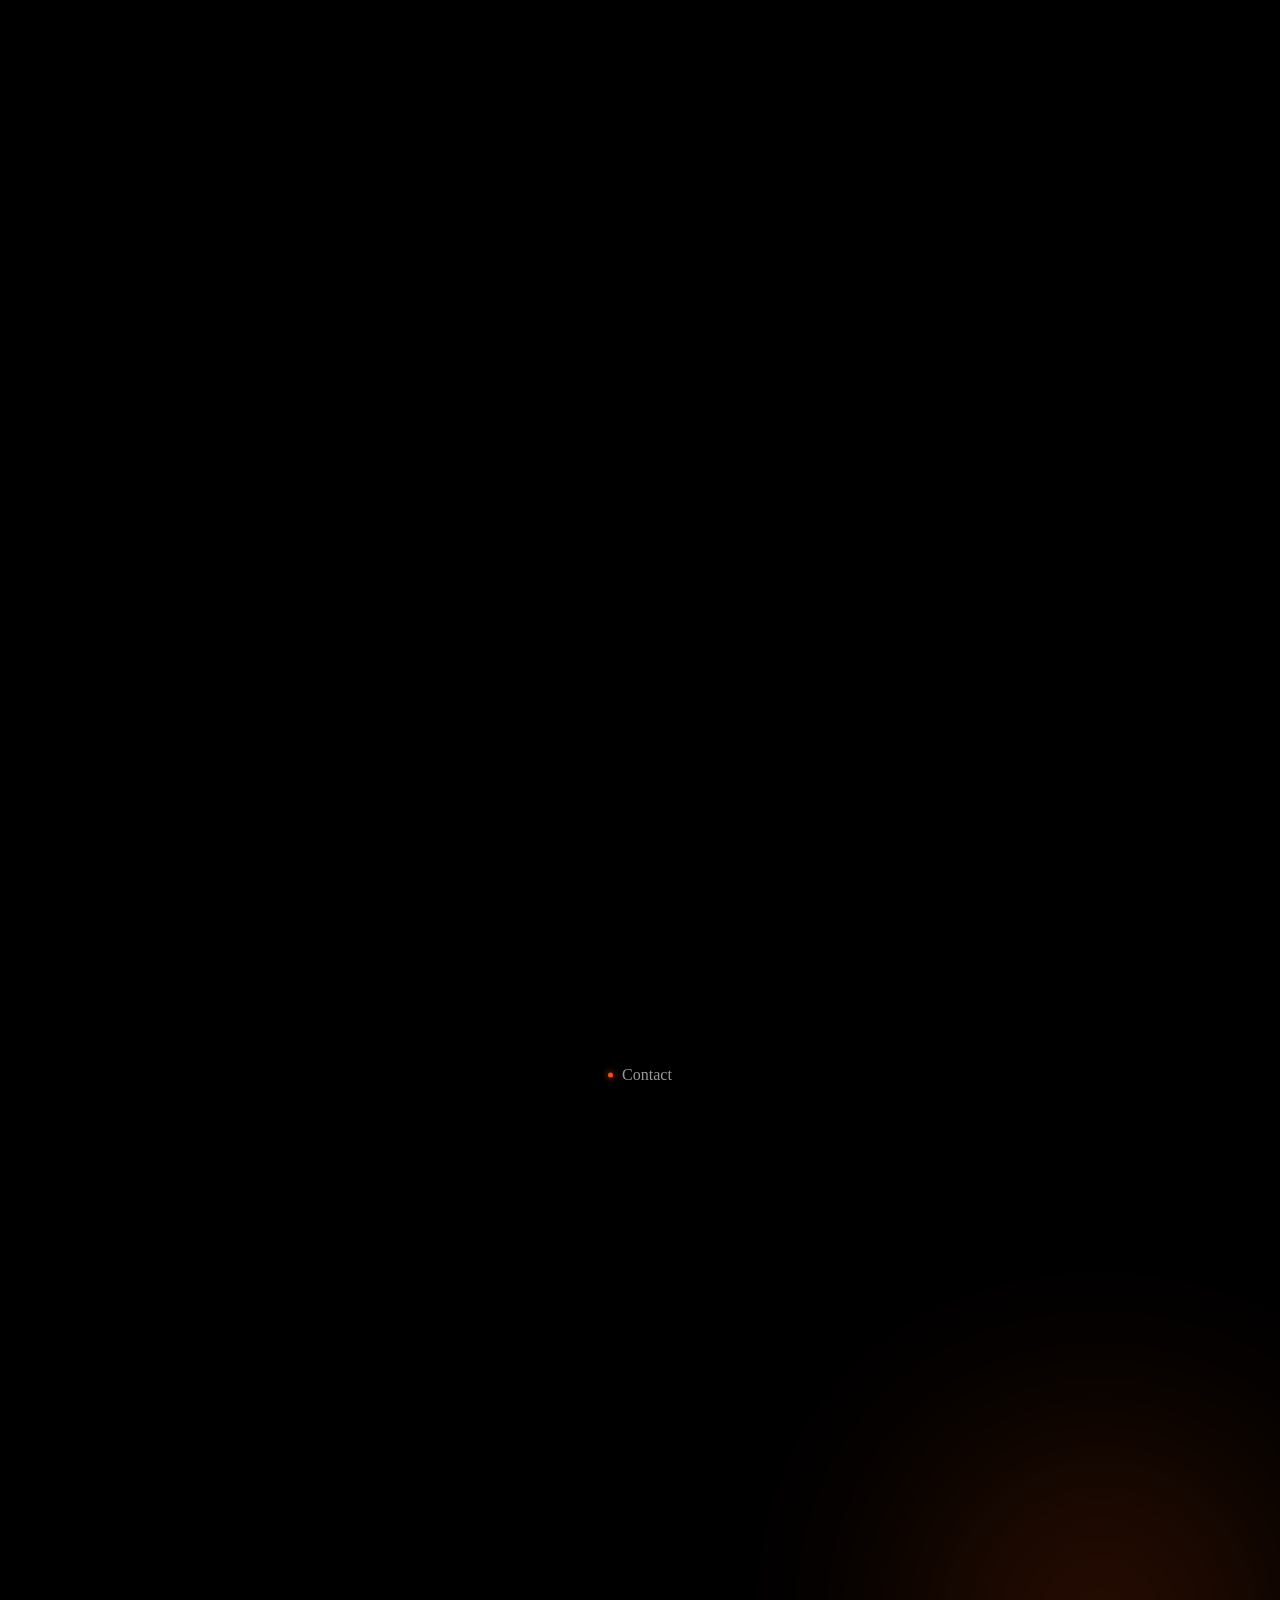
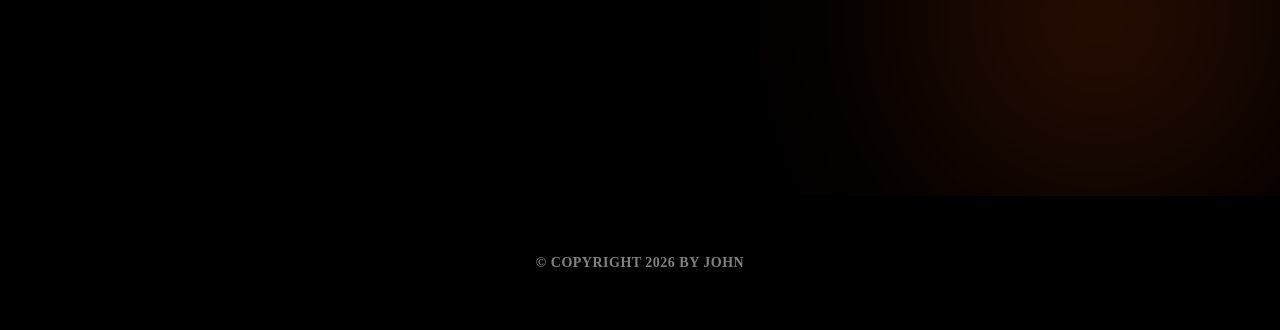
==== commit 120e4d00: "Mobile: nudge the Works arrow button a bit more to the left" ====
--- a/index.html
+++ b/index.html
@@ -22,7 +22,7 @@
     <link rel="stylesheet" type="text/css" href="asset/css/bootstrap-select.min.css">
 
     <!-- Theme Style -->
-    <link rel="stylesheet" type="text/css" href="asset/css/styles.css?v=124">
+    <link rel="stylesheet" type="text/css" href="asset/css/styles.css?v=125">
     <link rel="stylesheet" type="text/css" href="asset/css/swiper-bundle.min.css">
     <link rel="stylesheet" type="text/css" href="asset/css/odometer.min.css">
     <link rel="stylesheet" type="text/css" href="asset/css/lightbox.min.css">
--- a/asset/css/styles.css
+++ b/asset/css/styles.css
@@ -6121,7 +6121,7 @@
     bottom: 4px;
     left: 12px;
     right: 12px;
-    padding: 10px 24px 10px 24px;
+    padding: 10px 34px 10px 24px;
   }
   .jd-work-content .btn-links {
     width: 44px;
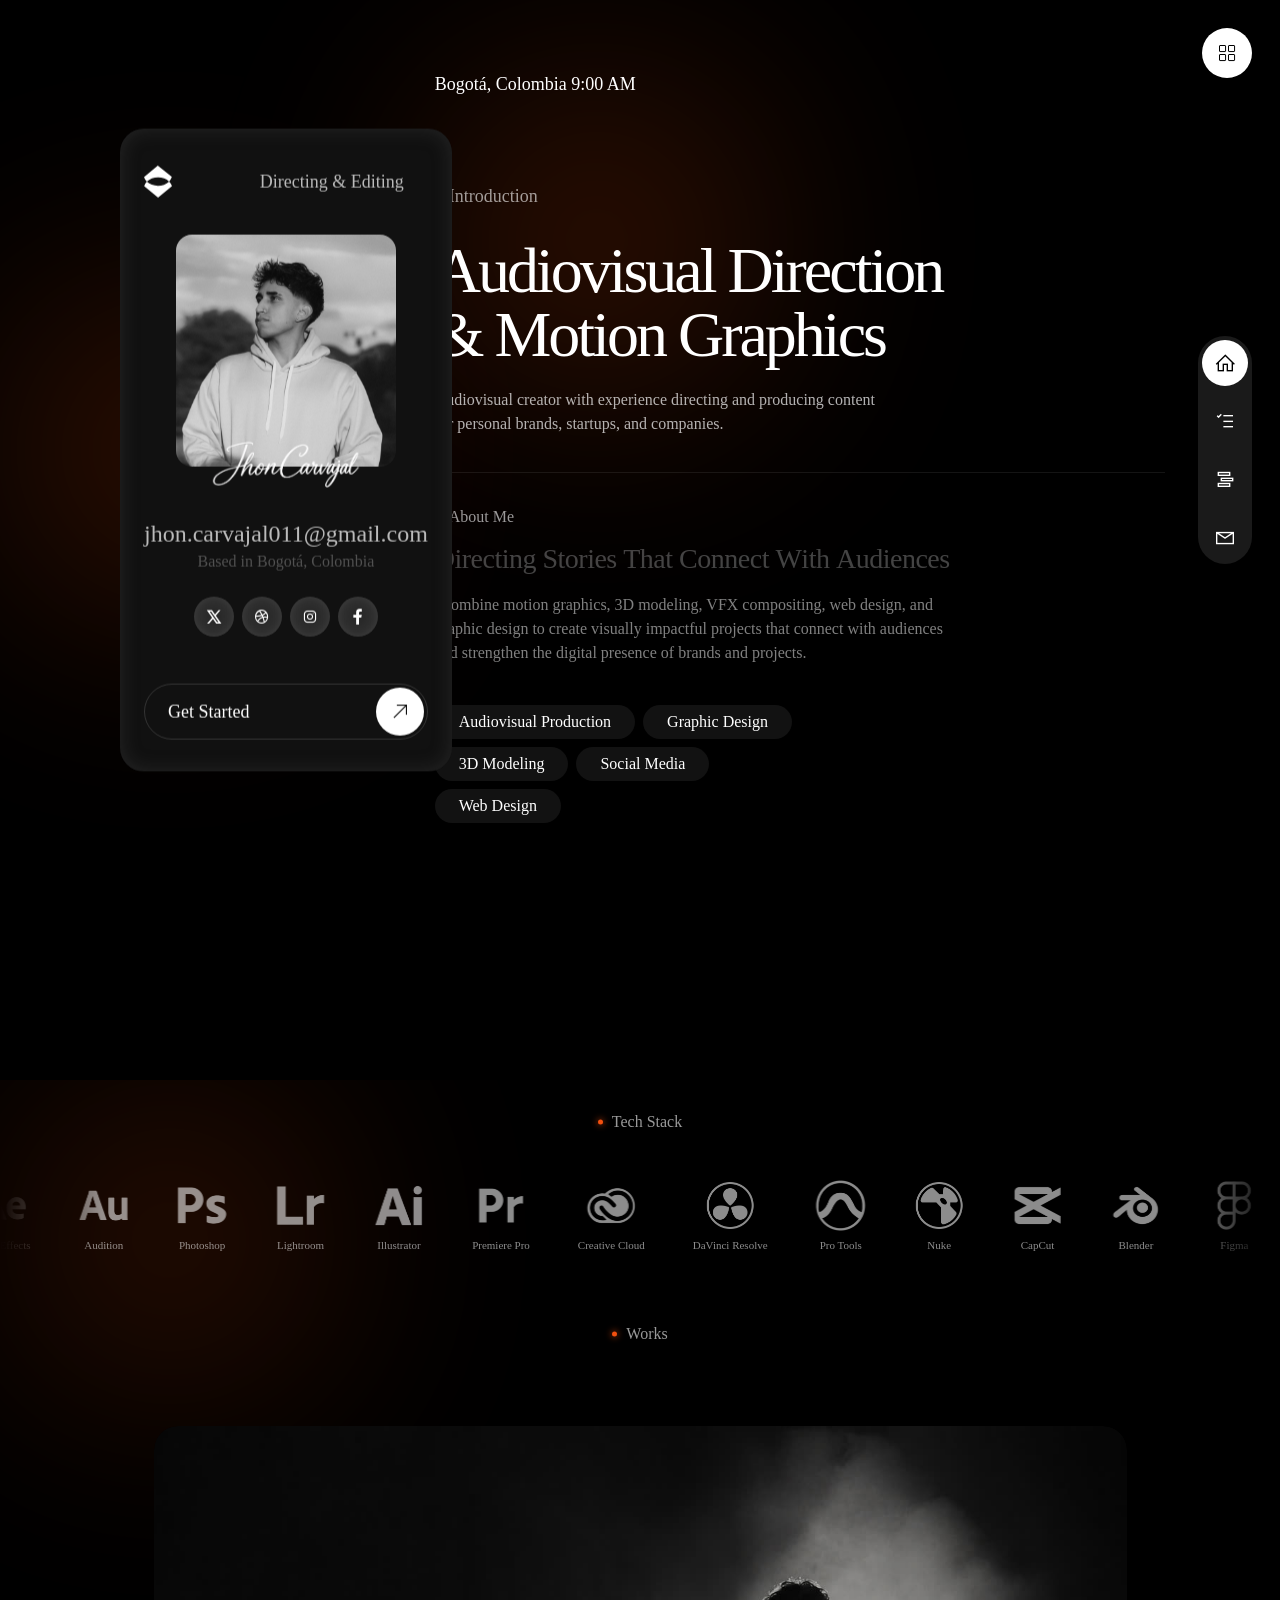
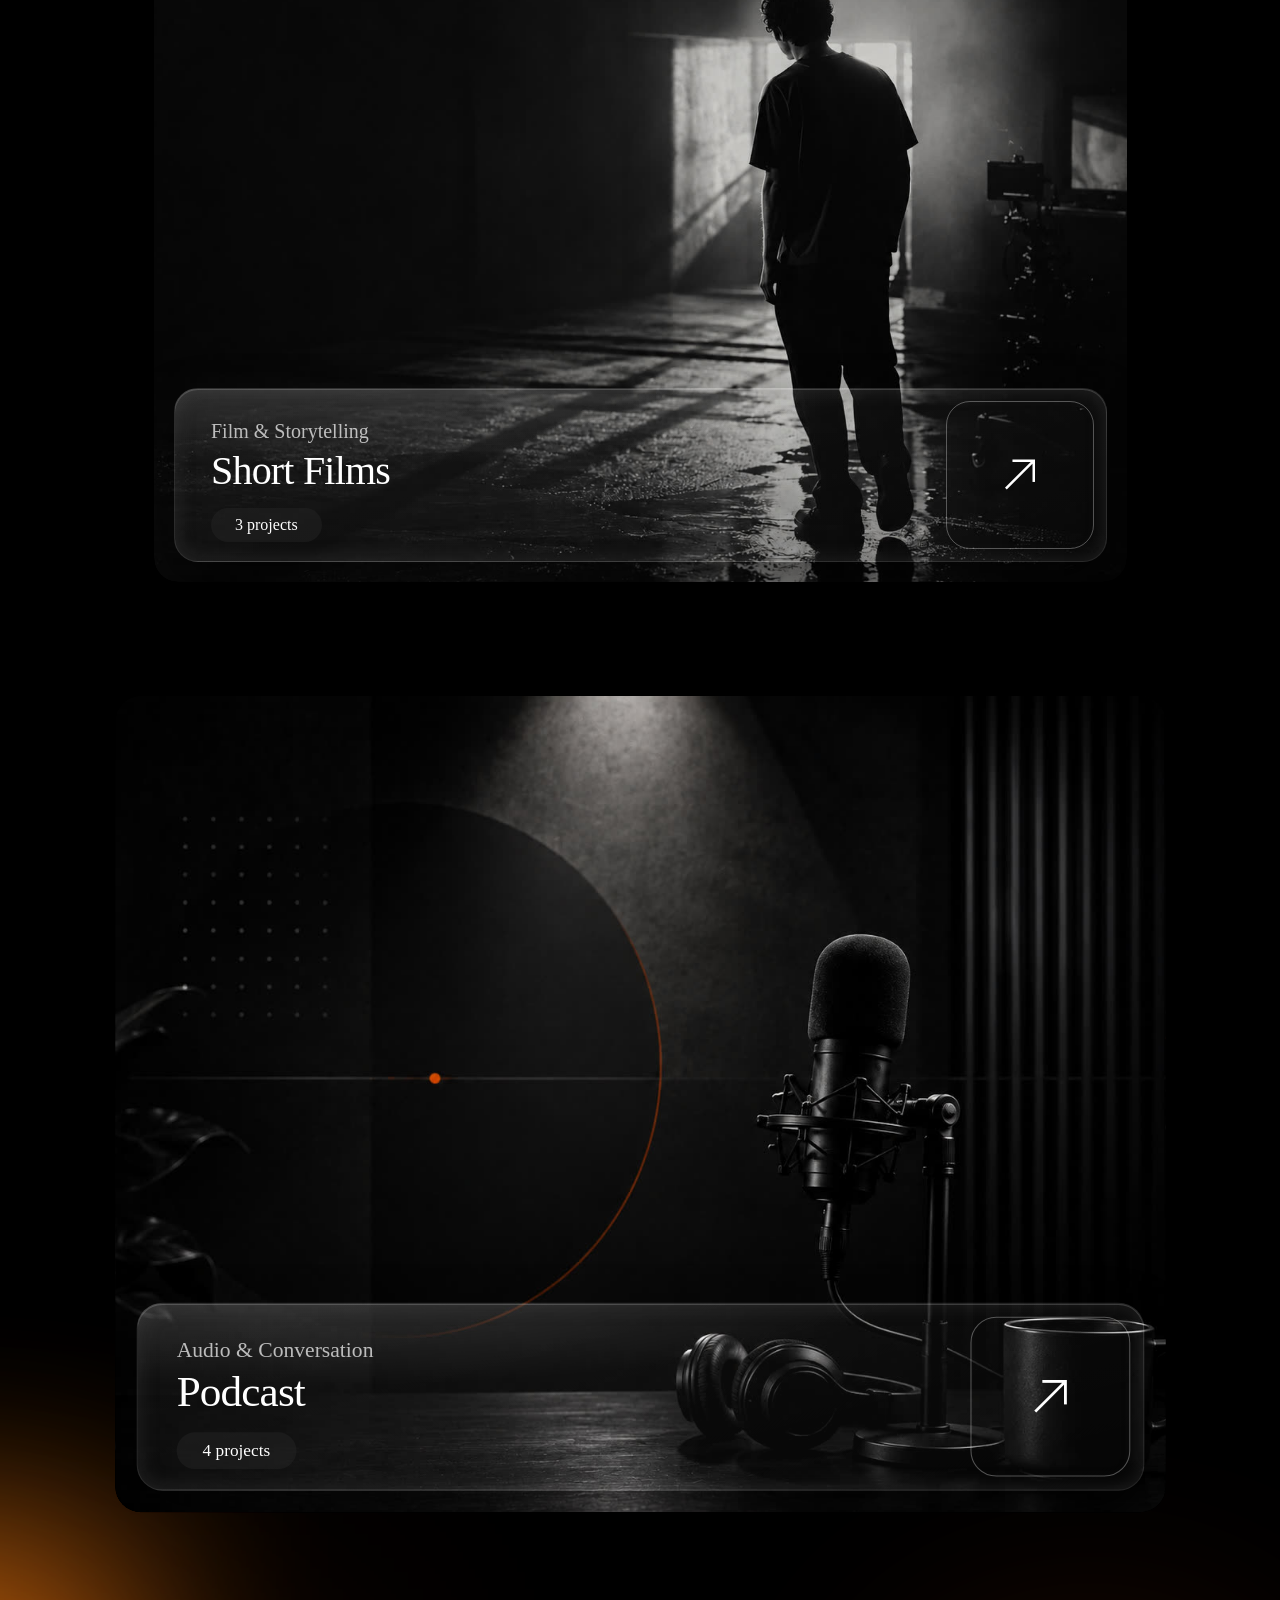
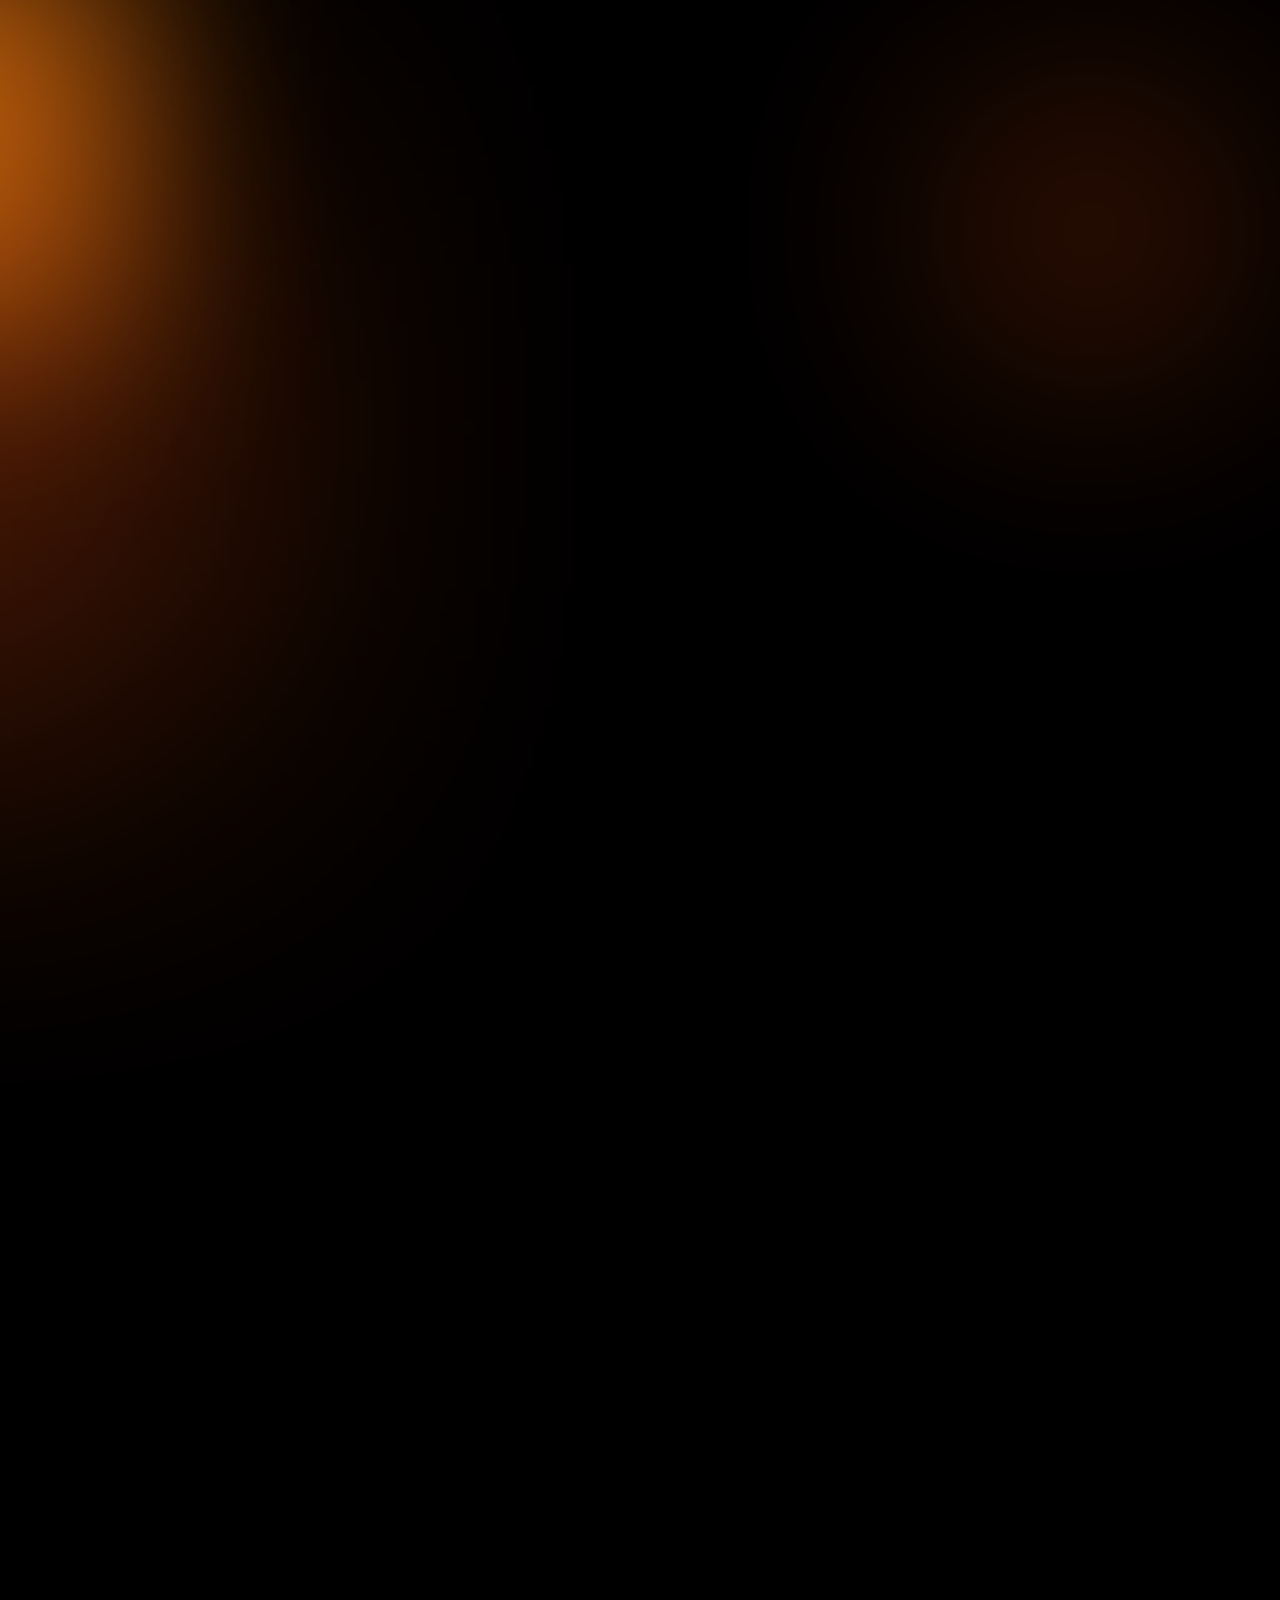
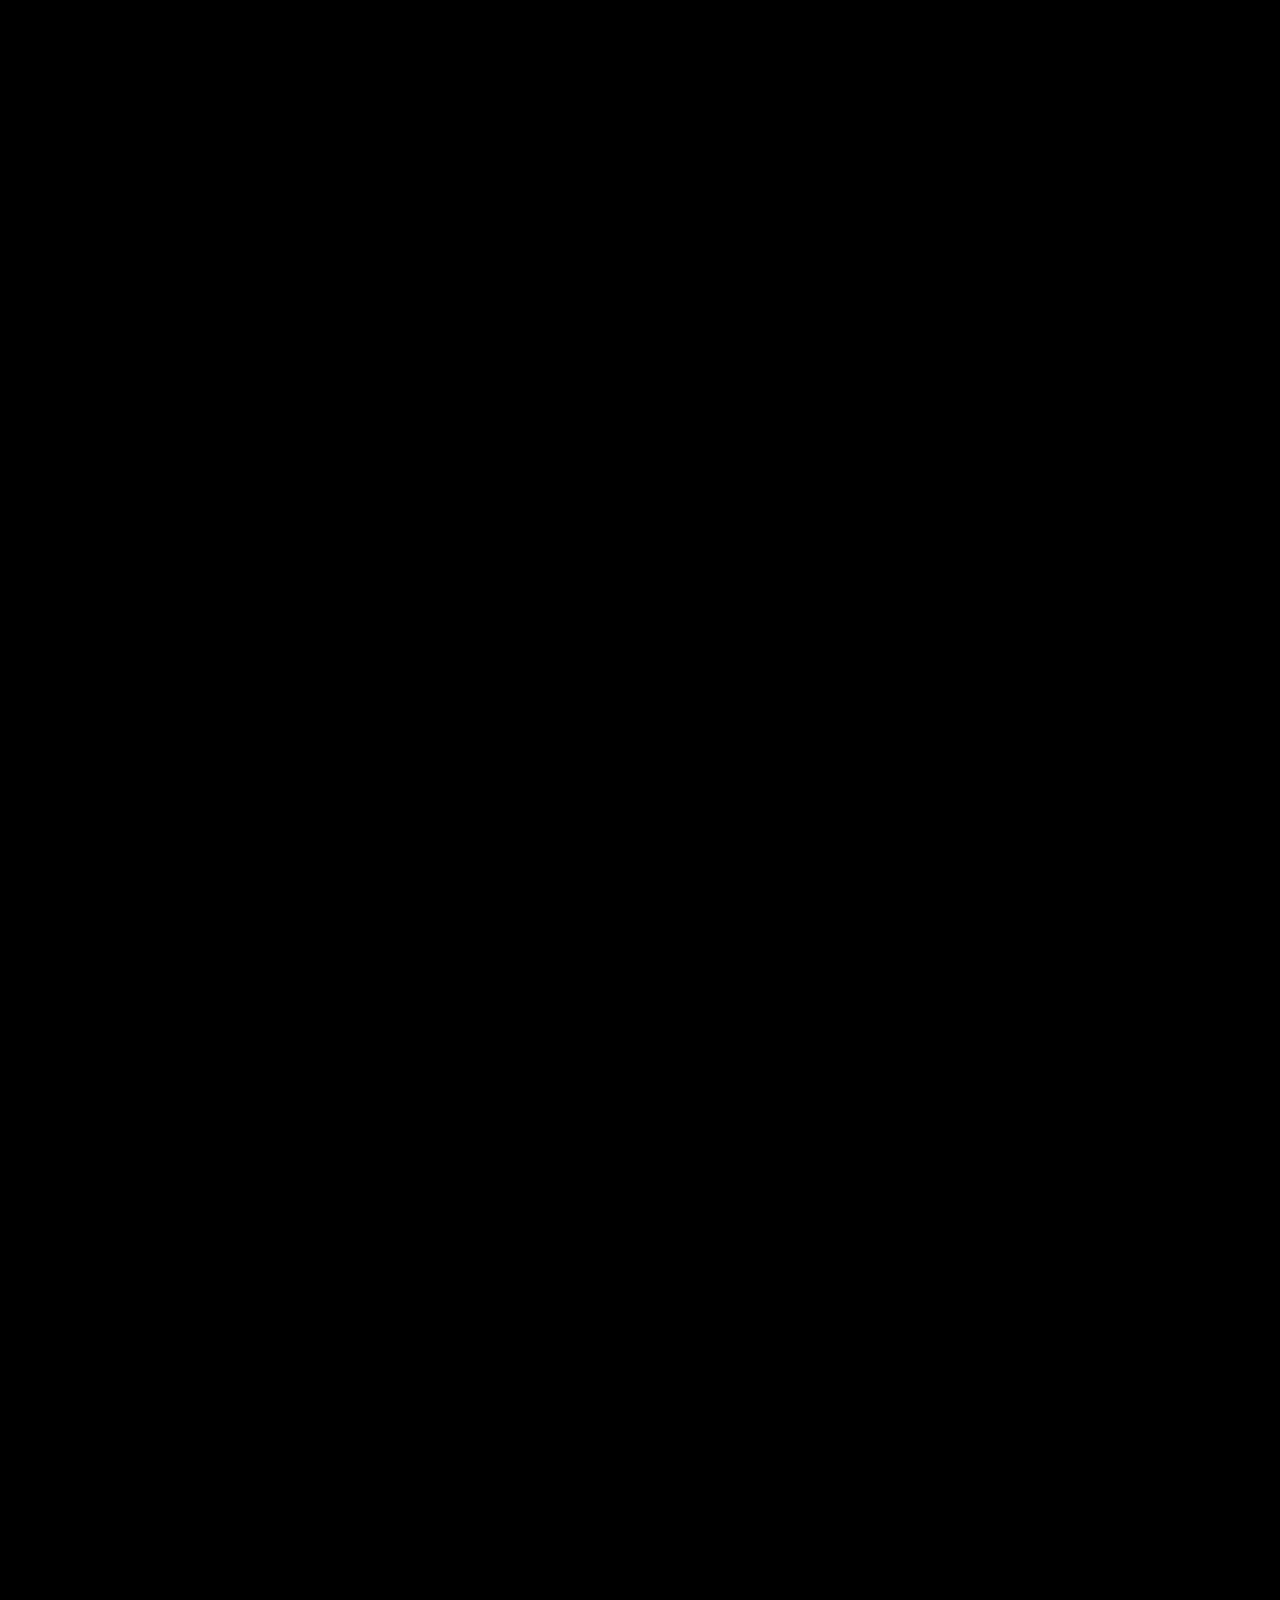
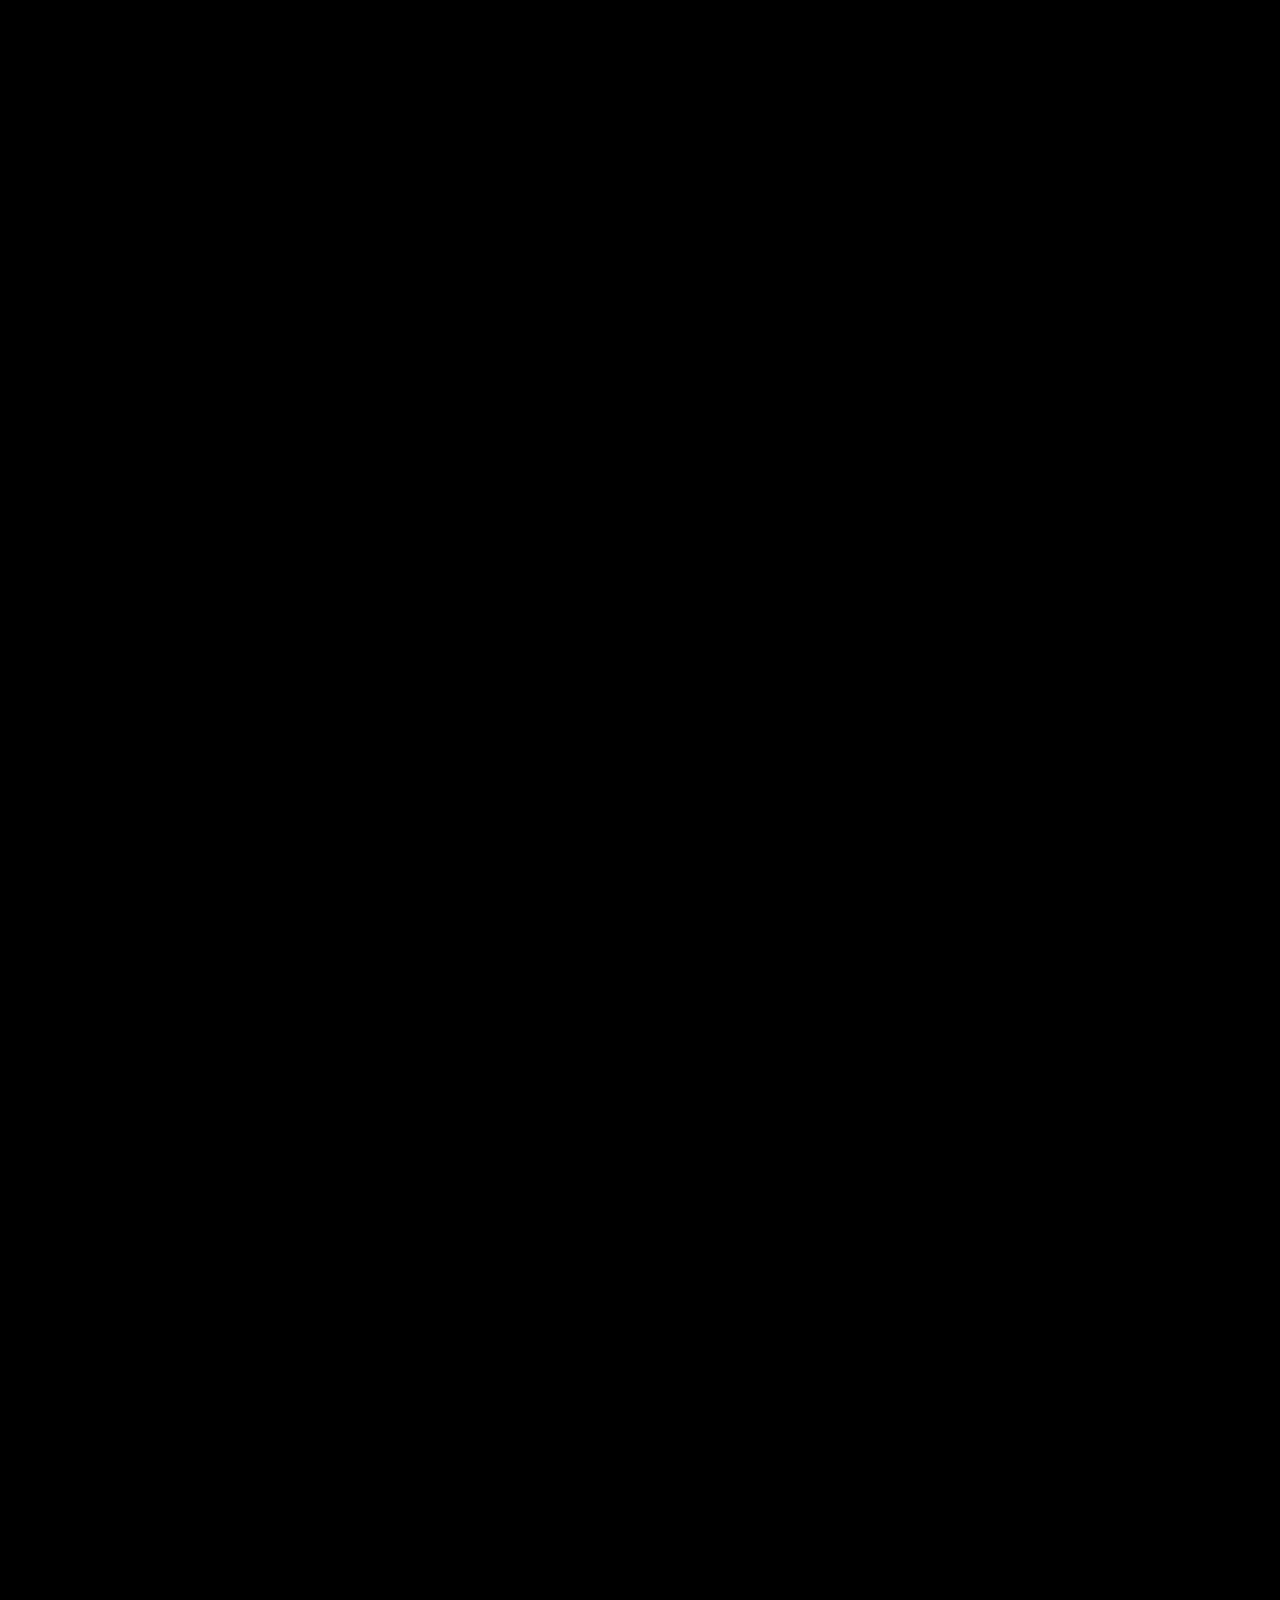
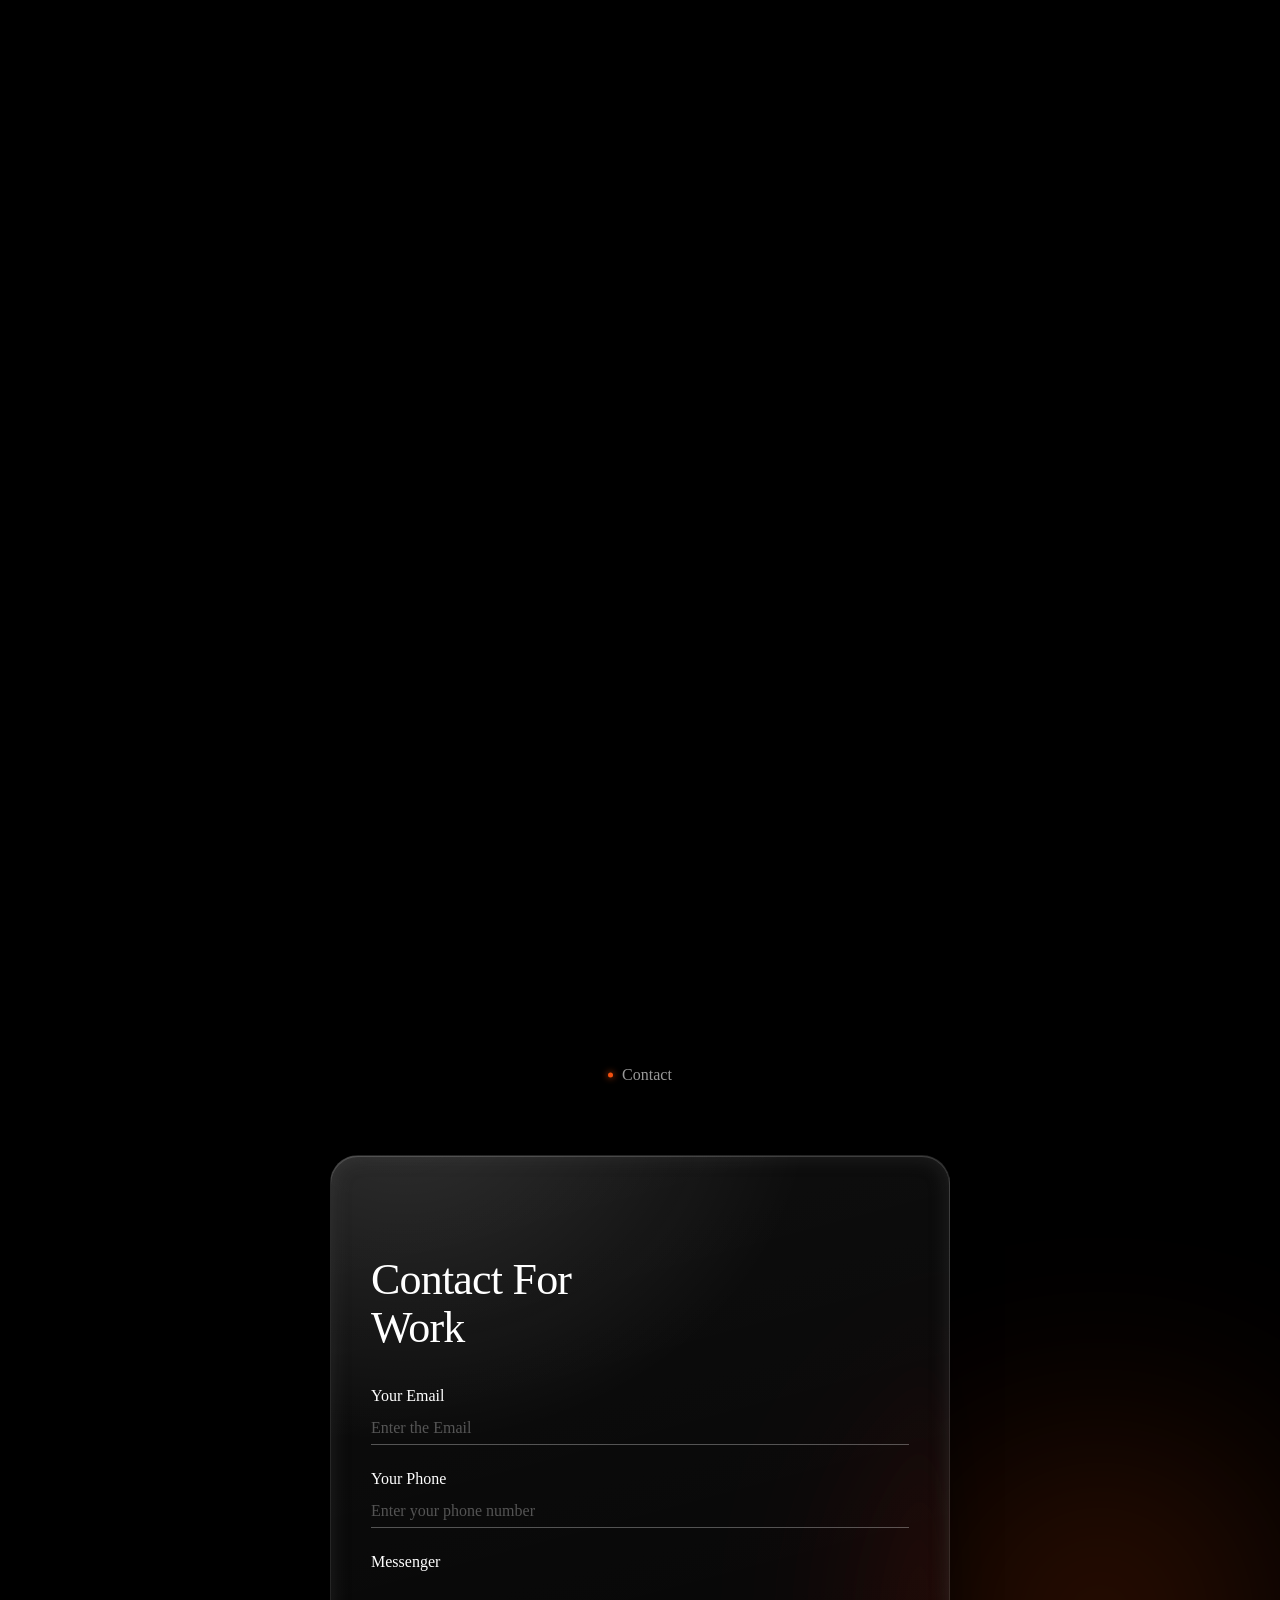
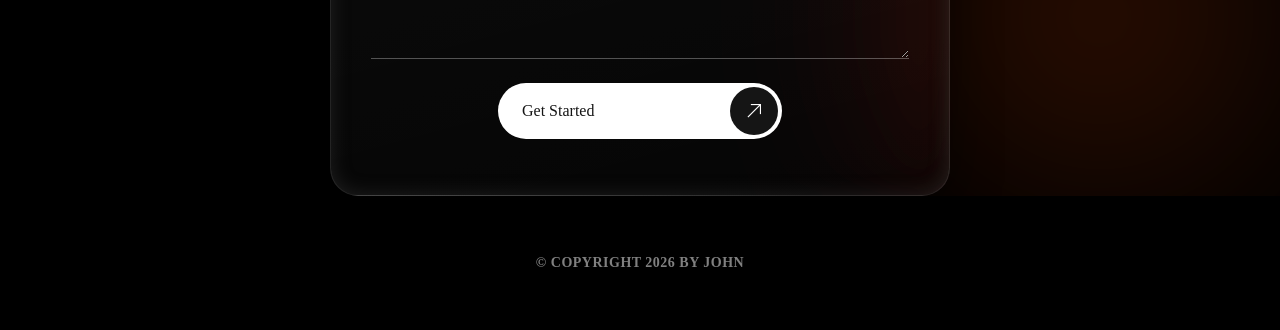
==== commit 9ecc6d74: "Mobile: equalize top/bottom gaps on the Works content box and reduce its overall height" ====
--- a/index.html
+++ b/index.html
@@ -22,7 +22,7 @@
     <link rel="stylesheet" type="text/css" href="asset/css/bootstrap-select.min.css">
 
     <!-- Theme Style -->
-    <link rel="stylesheet" type="text/css" href="asset/css/styles.css?v=125">
+    <link rel="stylesheet" type="text/css" href="asset/css/styles.css?v=126">
     <link rel="stylesheet" type="text/css" href="asset/css/swiper-bundle.min.css">
     <link rel="stylesheet" type="text/css" href="asset/css/odometer.min.css">
     <link rel="stylesheet" type="text/css" href="asset/css/lightbox.min.css">
--- a/asset/css/styles.css
+++ b/asset/css/styles.css
@@ -6038,10 +6038,10 @@
        a propósito, para garantizar que quede recortada dentro del cuadro
        y no se le vea asomar ni un pixel por el borde. */
     inset: auto;
-    bottom: 6px;
+    bottom: 22px;
     left: 14px;
     right: 14px;
-    height: 284px;
+    height: 266px;
     border-radius: 20px;
   }
   .jd-work-image img {
@@ -6117,8 +6117,8 @@
     /* .infor va con position:absolute, así que no aporta altura al
        contenedor — sin esto, el cuadro gris se encoge al tamaño del
        botón de flecha y el texto/pill quedan sobresaliendo. */
-    min-height: 288px;
-    bottom: 4px;
+    min-height: 270px;
+    bottom: 20px;
     left: 12px;
     right: 12px;
     padding: 10px 34px 10px 24px;
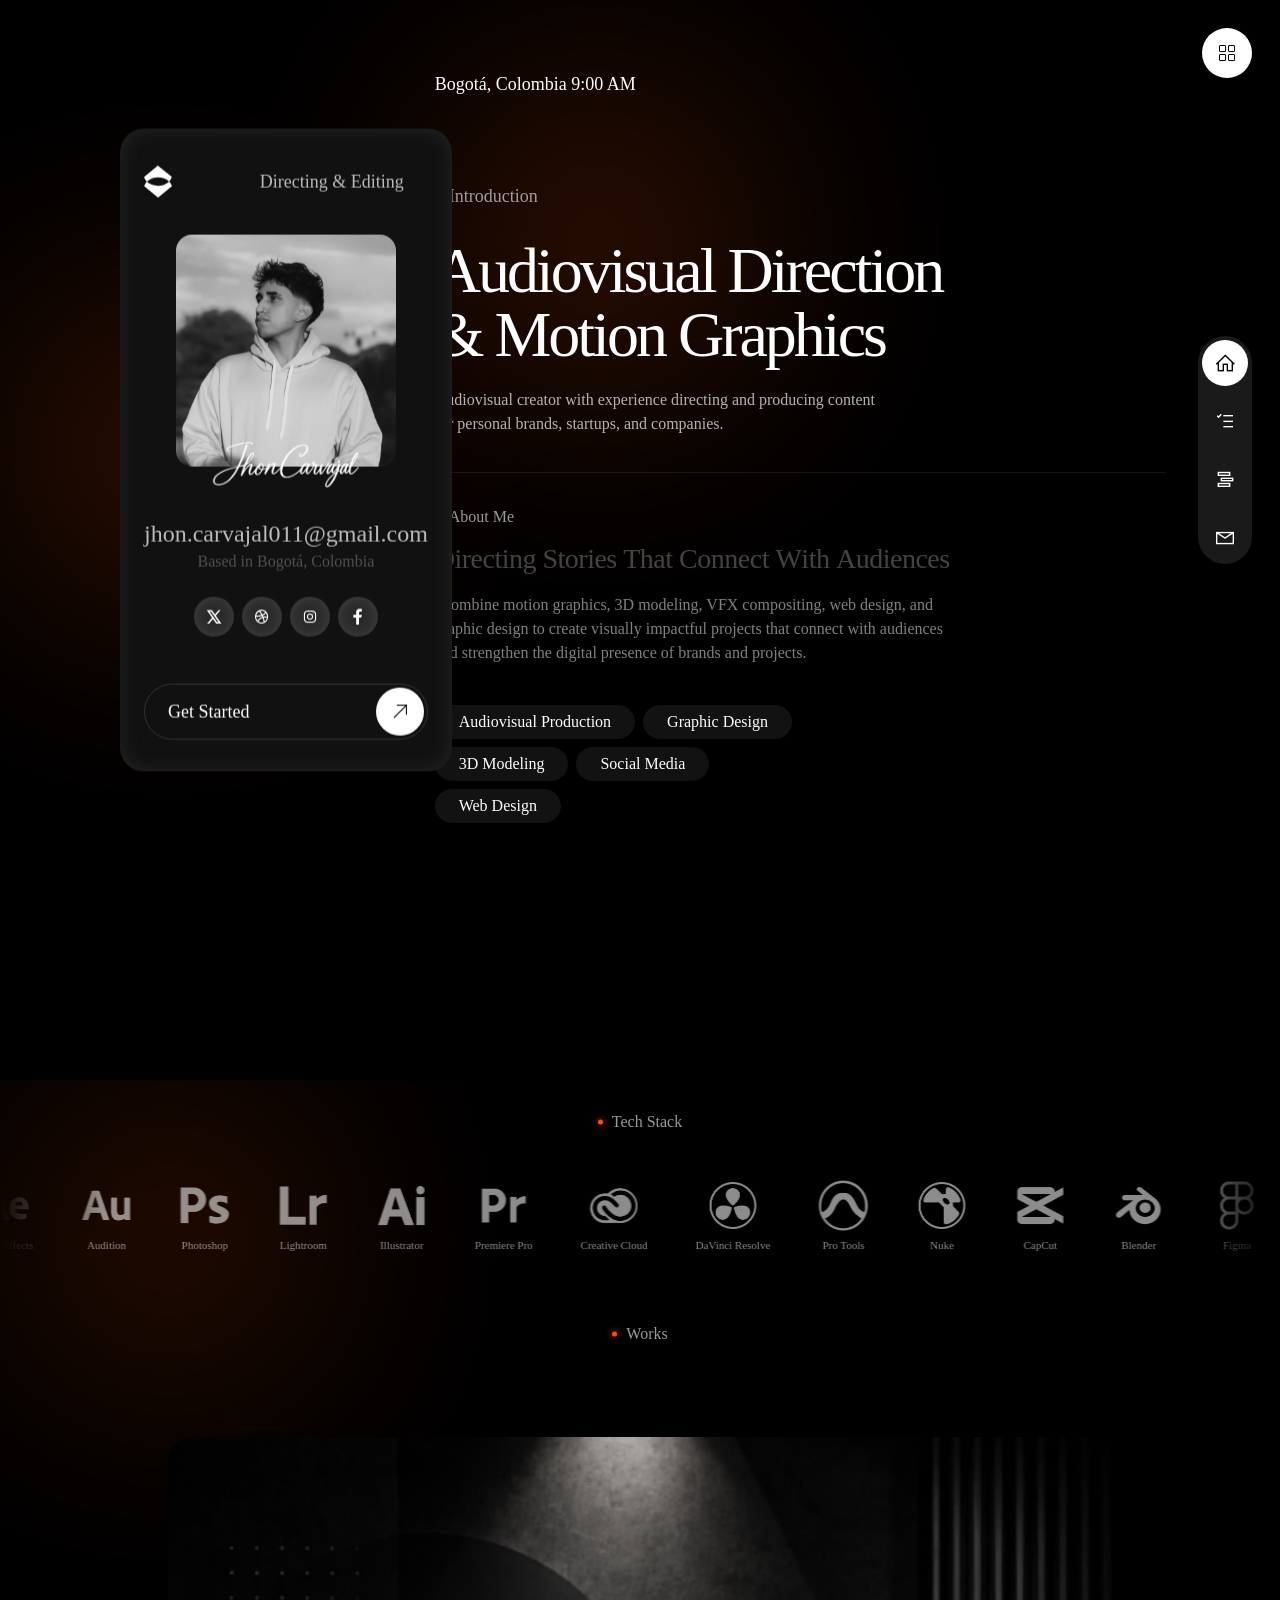
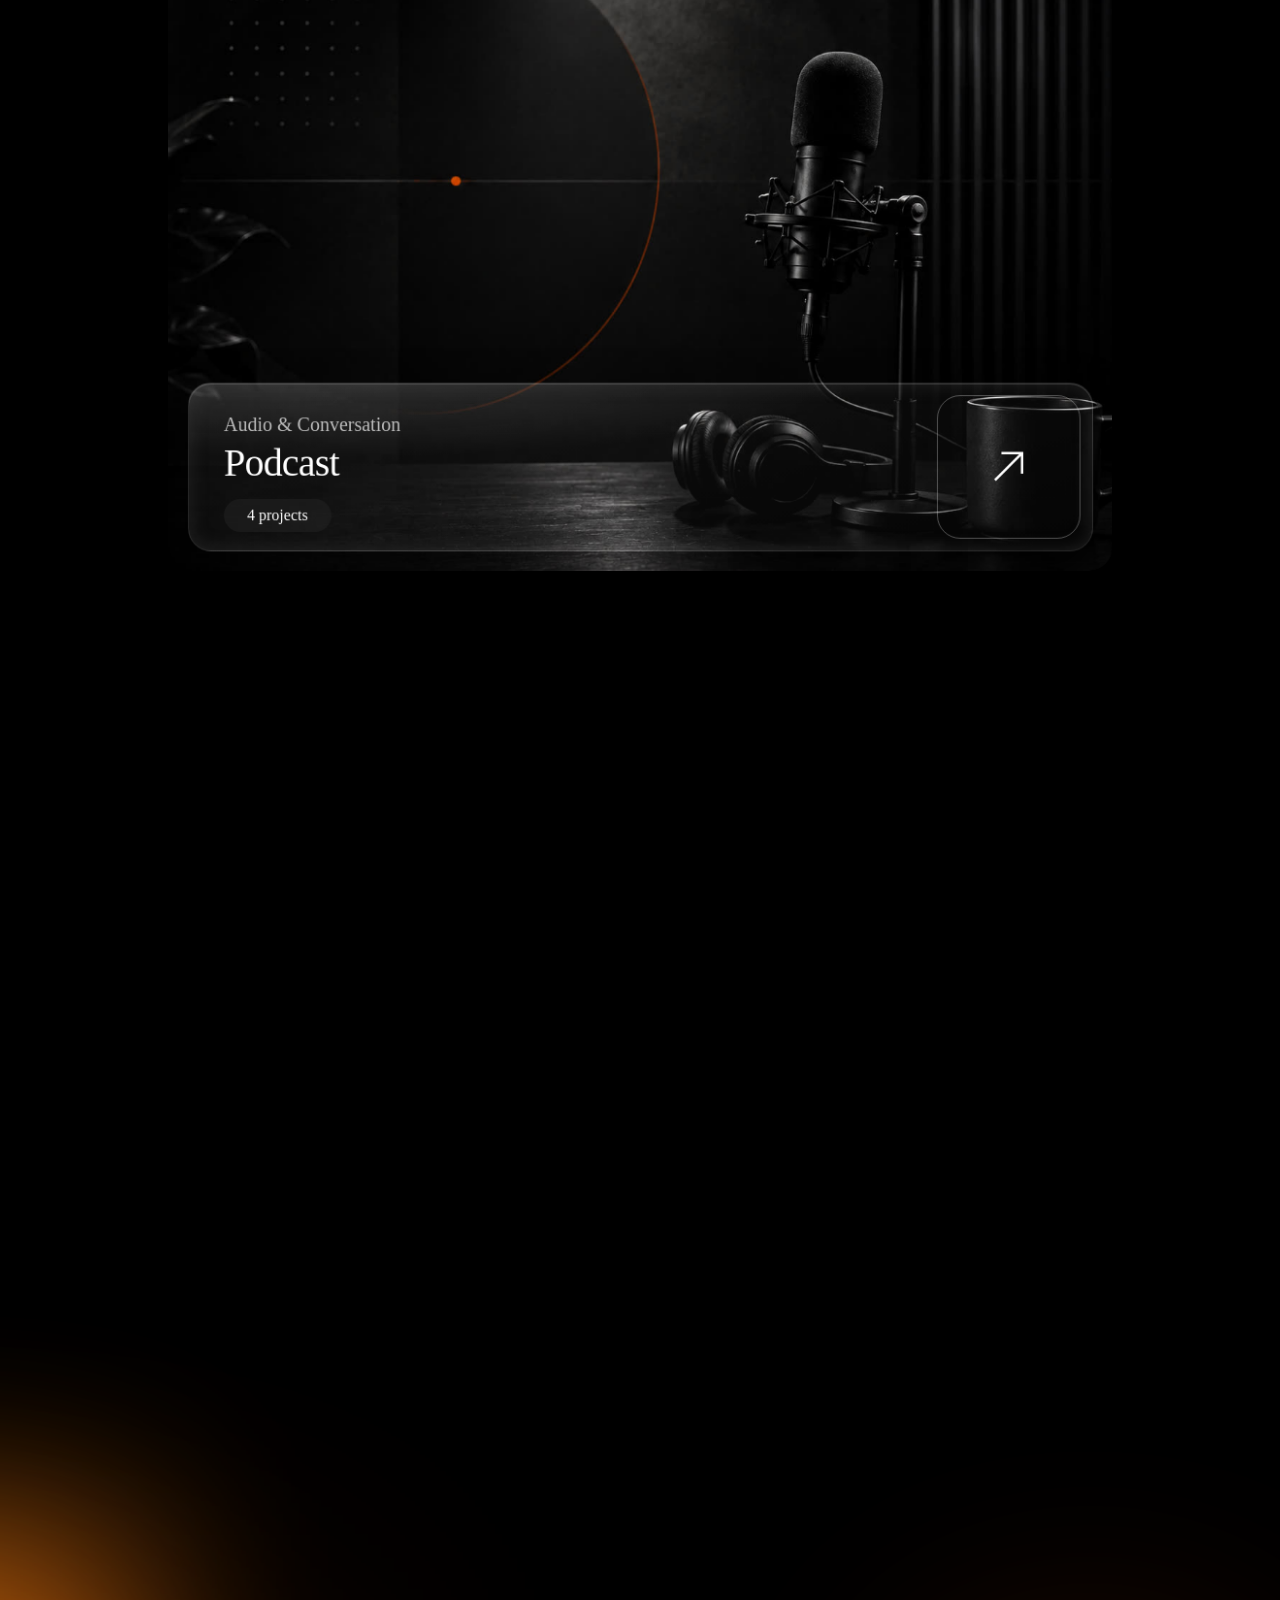
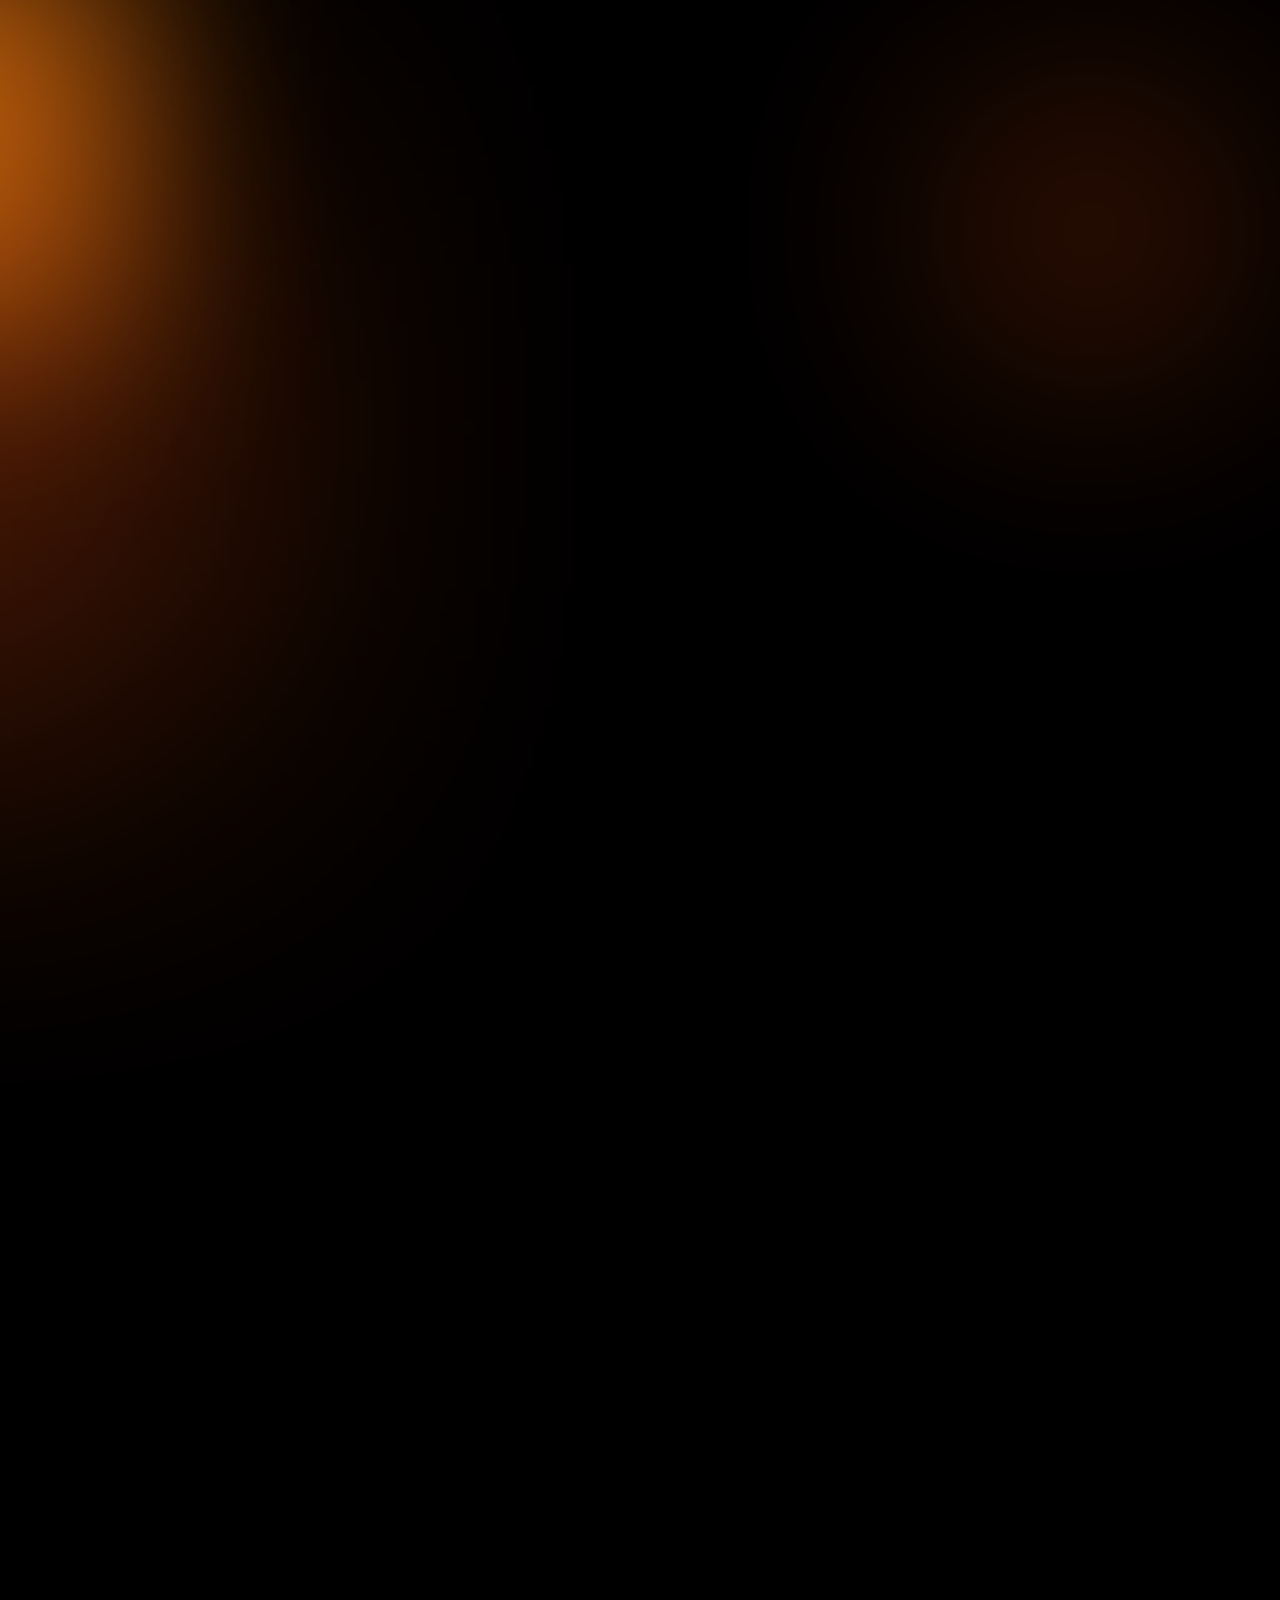
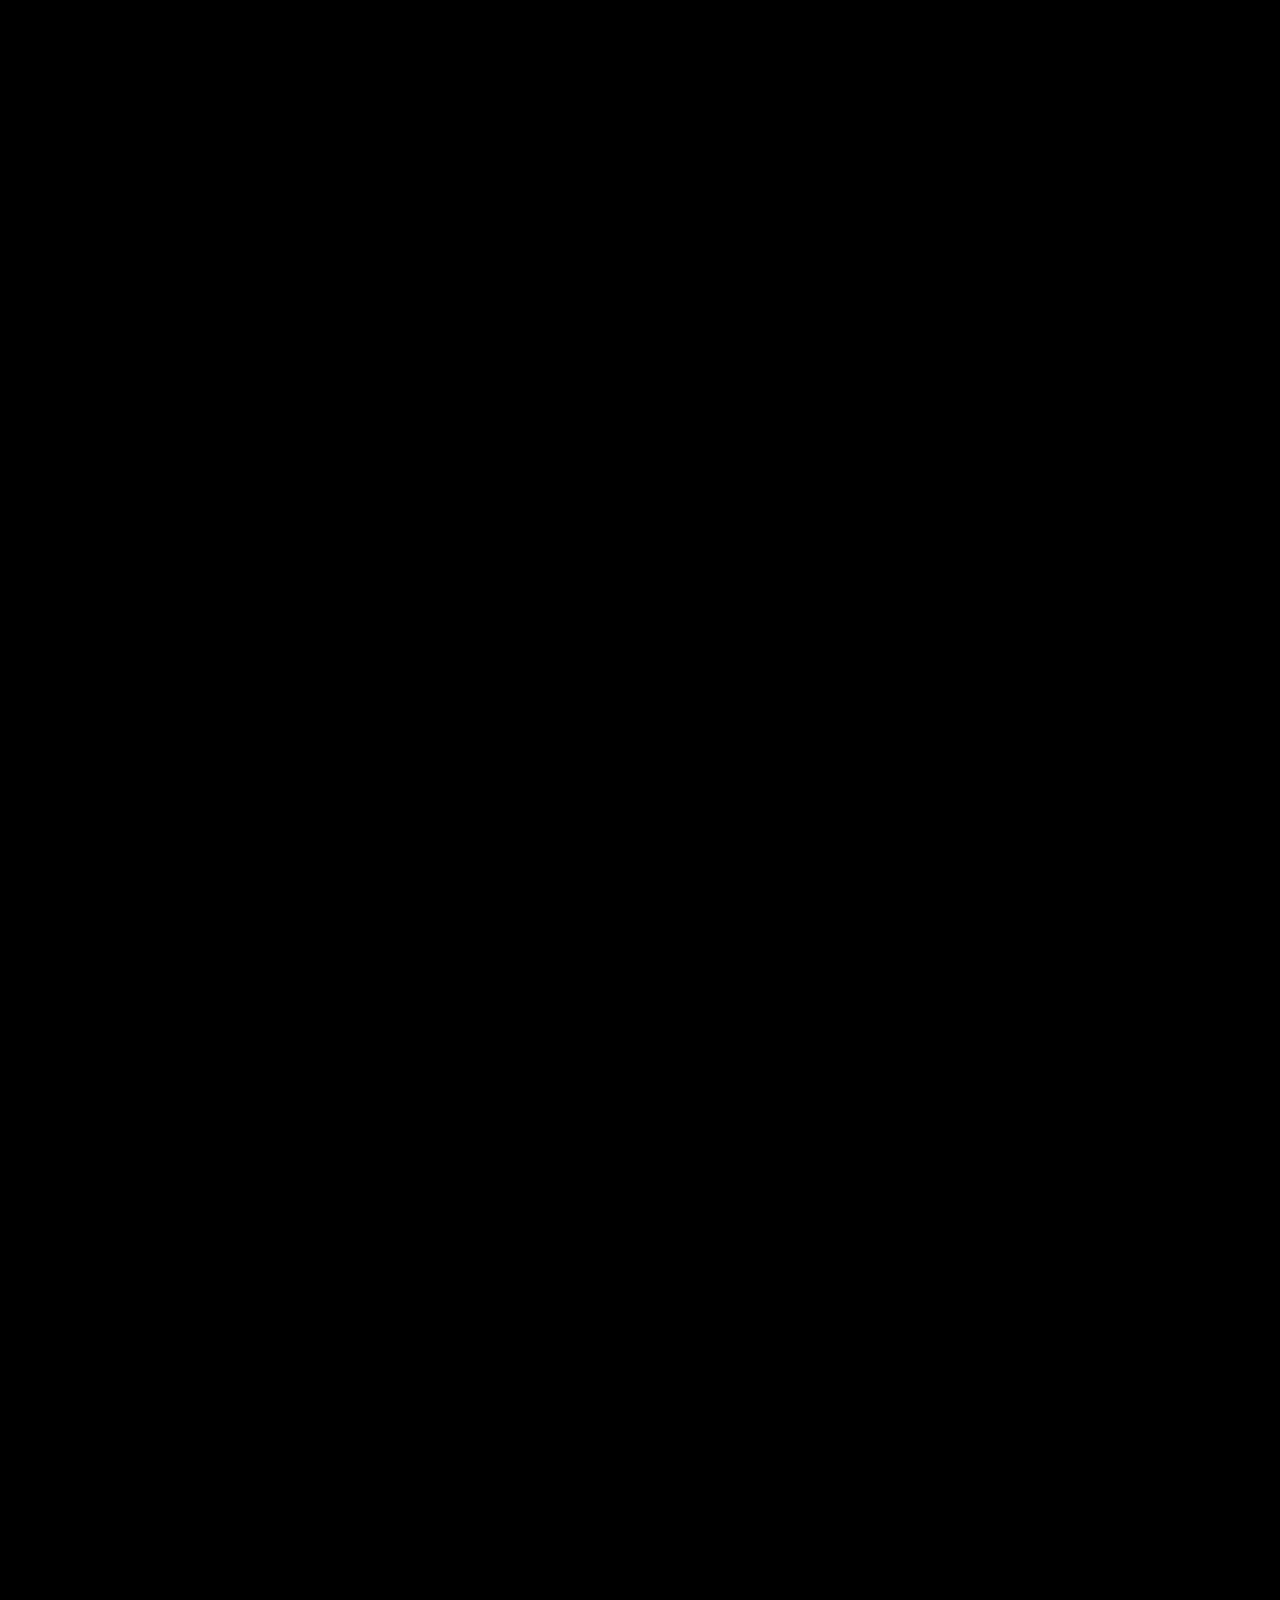
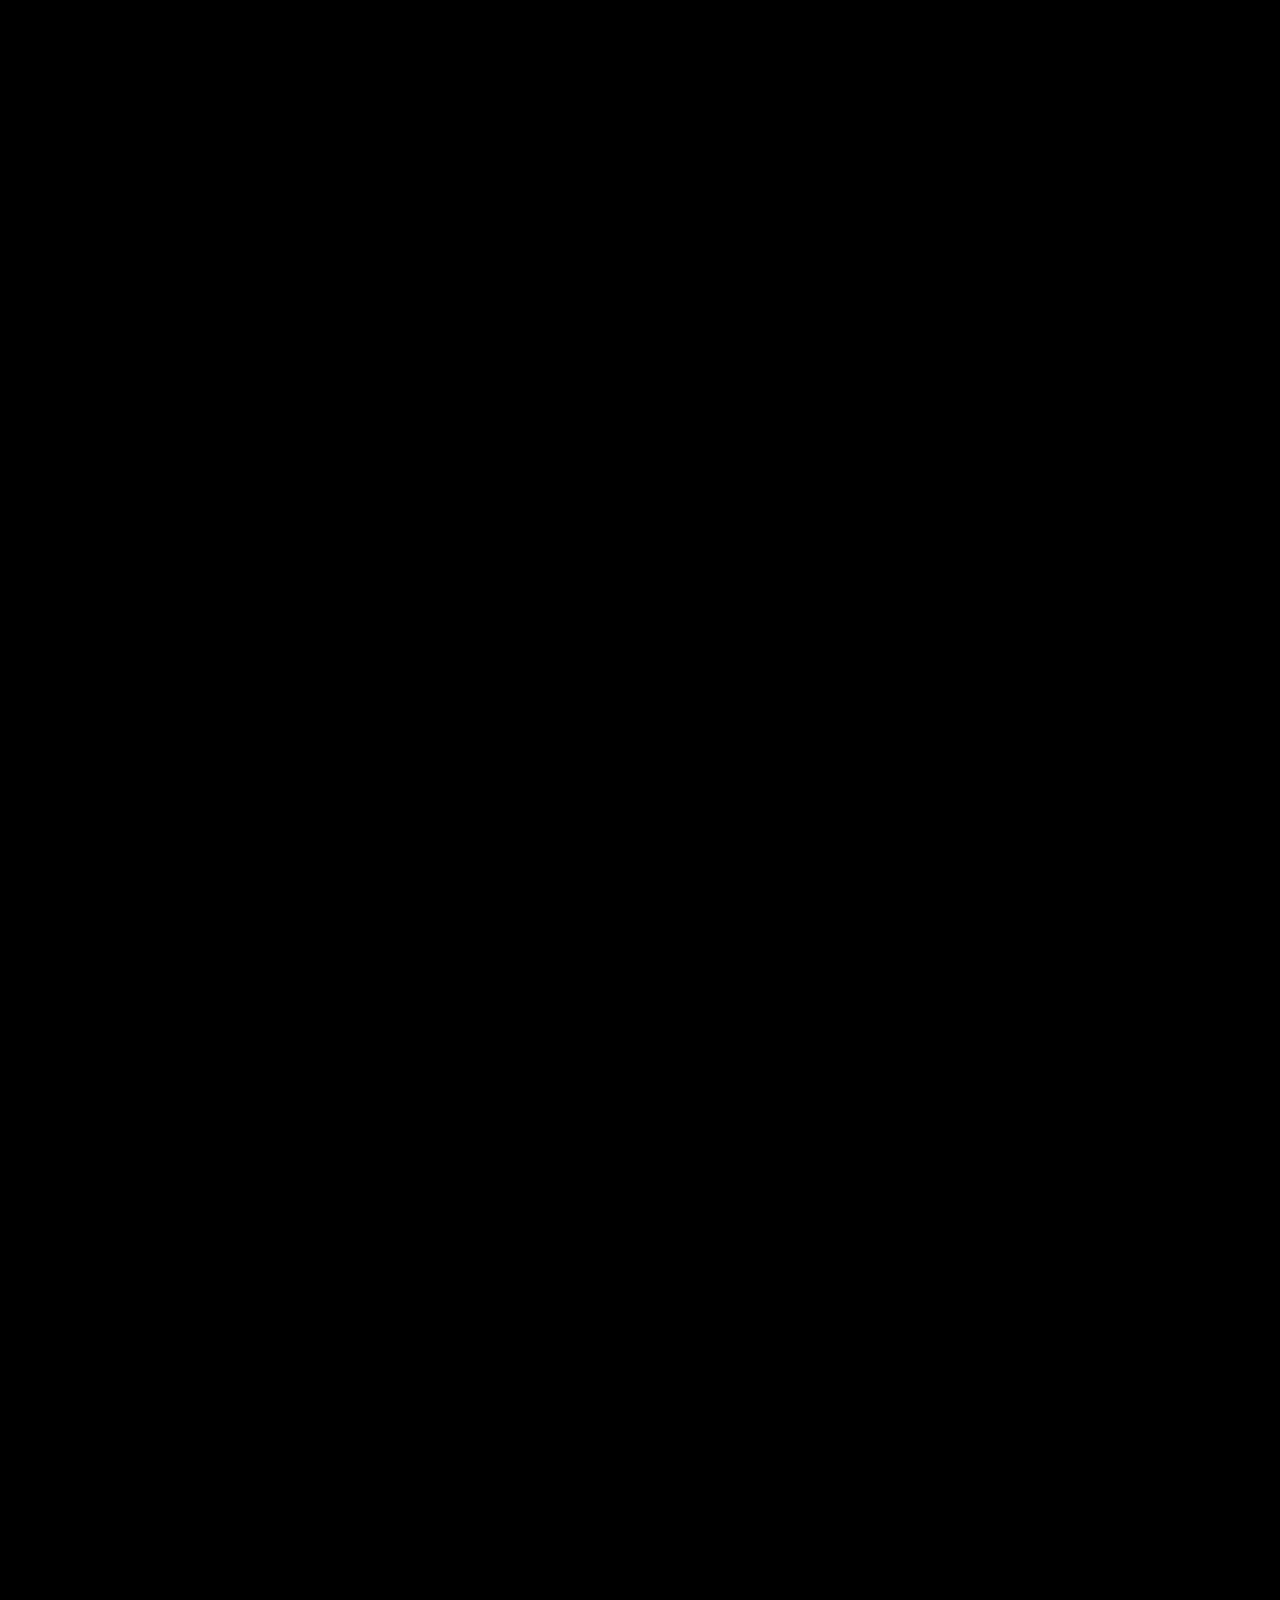
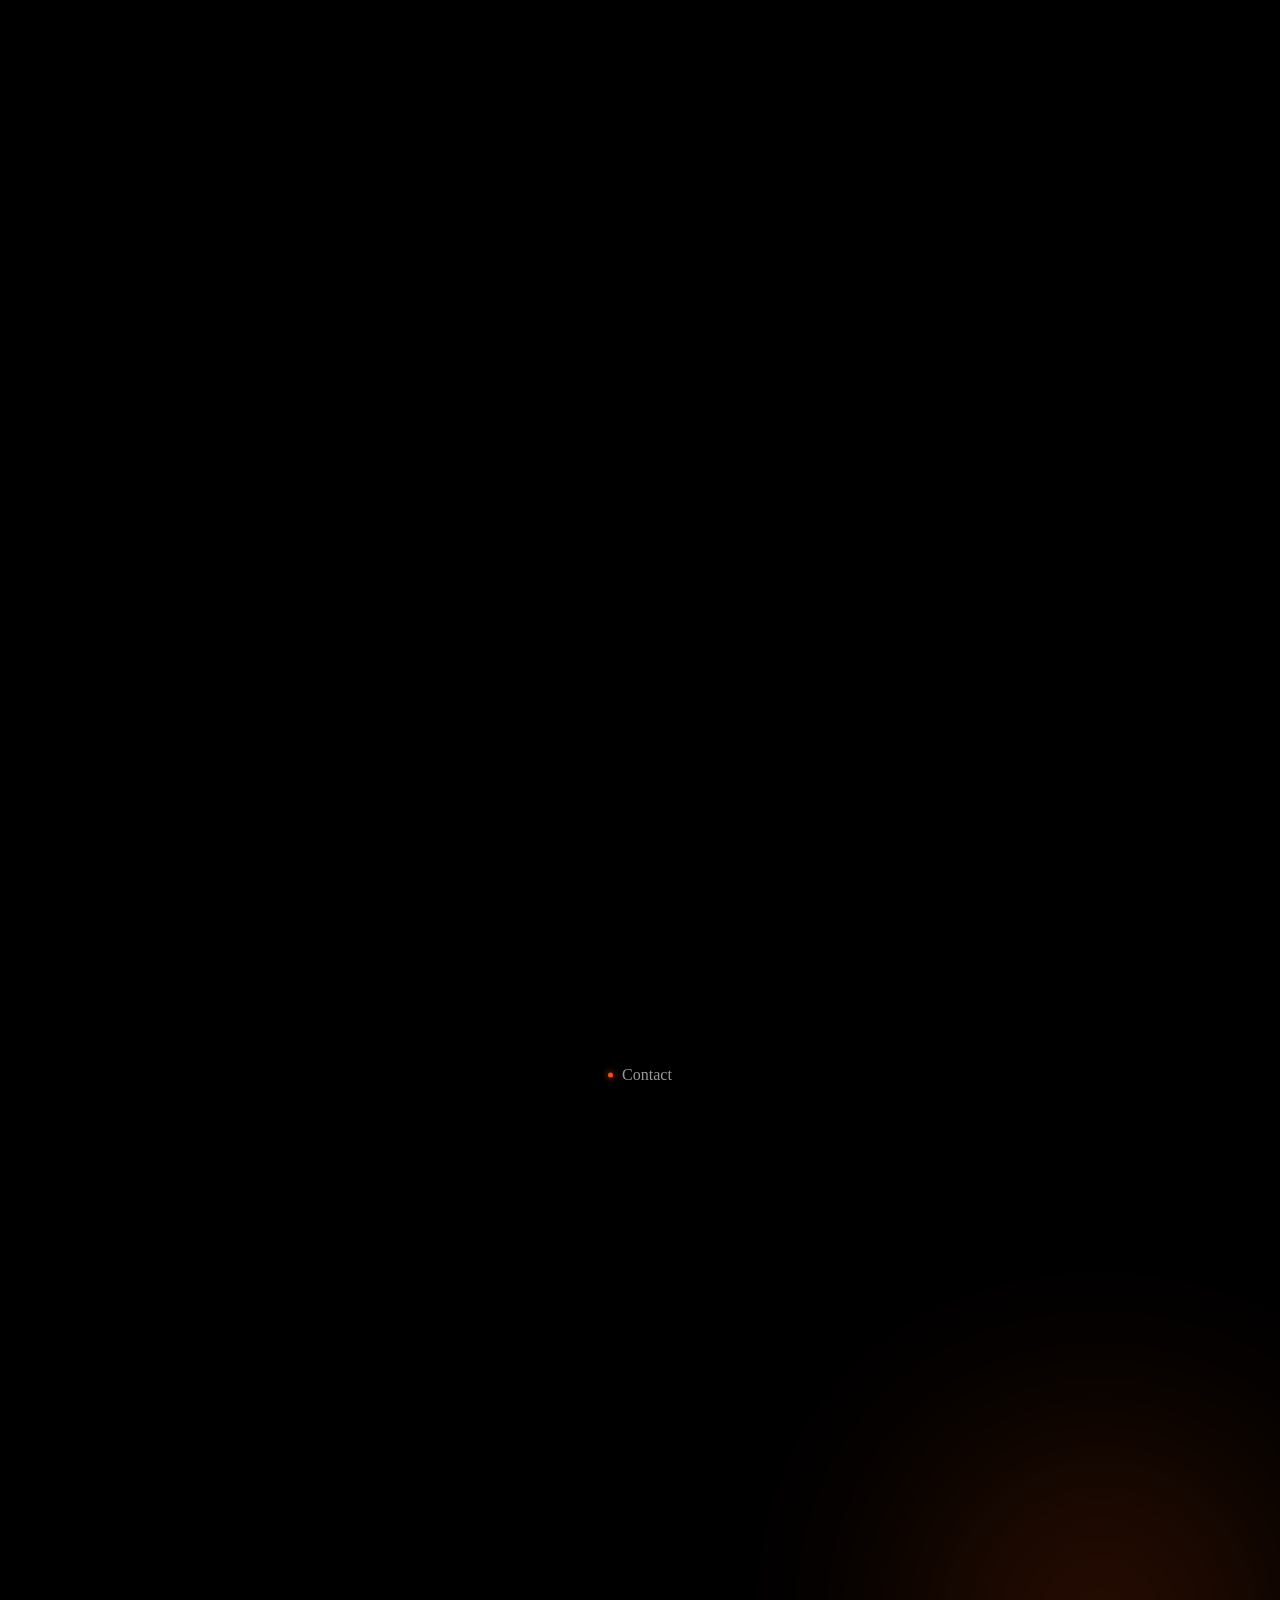
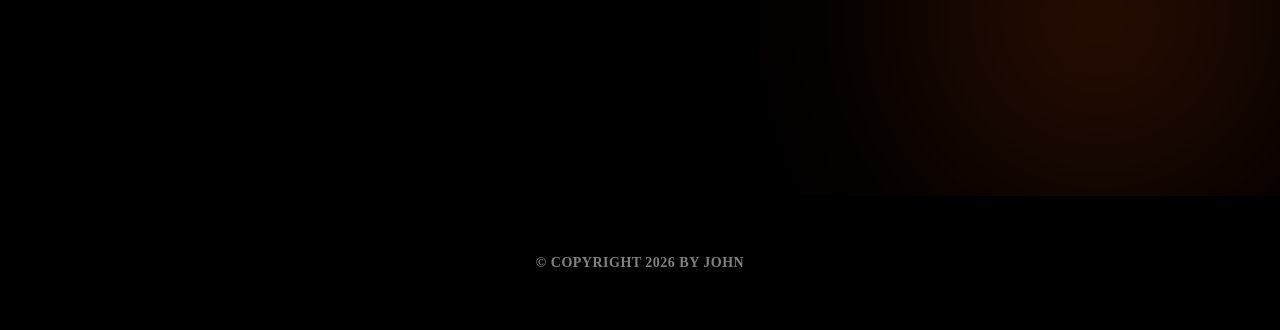
==== commit 1facd85e: "Mobile: shrink Works content box much further (card down to 170px, content 130px)" ====
--- a/index.html
+++ b/index.html
@@ -22,7 +22,7 @@
     <link rel="stylesheet" type="text/css" href="asset/css/bootstrap-select.min.css">
 
     <!-- Theme Style -->
-    <link rel="stylesheet" type="text/css" href="asset/css/styles.css?v=126">
+    <link rel="stylesheet" type="text/css" href="asset/css/styles.css?v=127">
     <link rel="stylesheet" type="text/css" href="asset/css/swiper-bundle.min.css">
     <link rel="stylesheet" type="text/css" href="asset/css/odometer.min.css">
     <link rel="stylesheet" type="text/css" href="asset/css/lightbox.min.css">
--- a/asset/css/styles.css
+++ b/asset/css/styles.css
@@ -6041,7 +6041,7 @@
     bottom: 22px;
     left: 14px;
     right: 14px;
-    height: 266px;
+    height: 126px;
     border-radius: 20px;
   }
   .jd-work-image img {
@@ -6050,7 +6050,7 @@
   .jd-work-element {
     position: relative;
     inset: auto;
-    height: 310px;
+    height: 170px;
     min-height: 0;
     opacity: 0;
     transform: translateY(40px);
@@ -6117,7 +6117,7 @@
     /* .infor va con position:absolute, así que no aporta altura al
        contenedor — sin esto, el cuadro gris se encoge al tamaño del
        botón de flecha y el texto/pill quedan sobresaliendo. */
-    min-height: 270px;
+    min-height: 130px;
     bottom: 20px;
     left: 12px;
     right: 12px;
